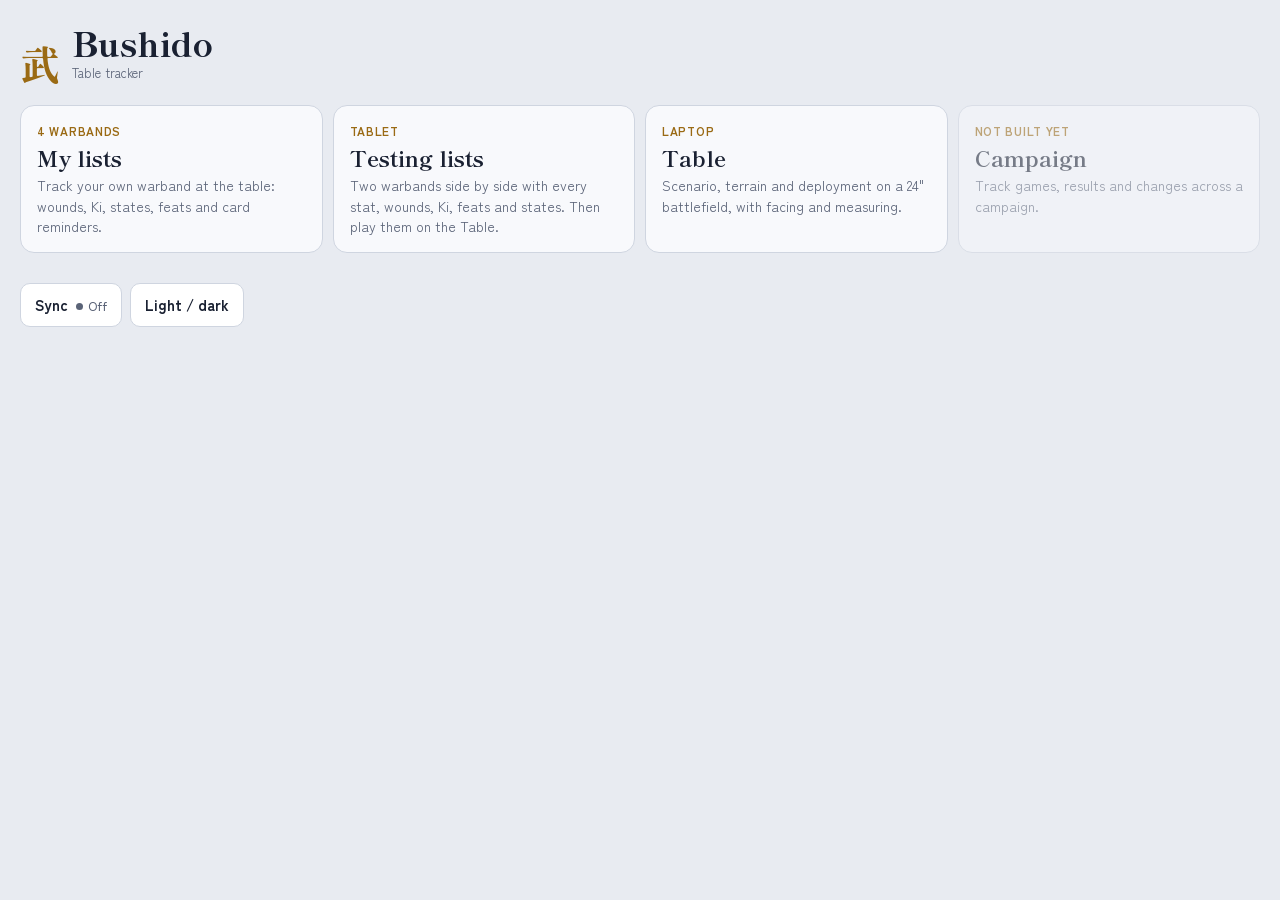
==== index.html @ 24978aeb "Add Campaign 4 (Imperial March zone control, 95 rice) as a ready-made warband Zuo Ci, Finesse, Veter" ====
<!doctype html>
<html lang="en">
<head>
<meta charset="utf-8">
<meta name="viewport" content="width=device-width,initial-scale=1,viewport-fit=cover">
<meta name="theme-color" content="#0e1320">
<link rel="manifest" href="manifest.webmanifest">
<link rel="icon" href="icon-192.png">
<link rel="apple-touch-icon" href="icon-192.png">
<style>
:root{padding-top:env(safe-area-inset-top,0px);padding-bottom:env(safe-area-inset-bottom,0px)}
body{margin:0}img{max-width:100%}[hidden]{display:none!important}
</style>
<title>Bushido Table Tracker</title>
<link rel="preconnect" href="https://fonts.googleapis.com">
<link rel="stylesheet" href="https://fonts.googleapis.com/css2?family=Shippori+Mincho+B1:wght@600;800&family=Zen+Kaku+Gothic+New:wght@400;500;700&display=swap">
<style>
/* Layout: one-column phone-first play surface; sticky turn bar on top, model cards below, cards & setup at the foot */
:root{
  --bg:#e8ebf1; --surface:#f8f9fc; --raised:#ffffff; --ink:#1a2132; --muted:#5a6377; --line:#cfd5e0;
  --accent:#9a6a14; --accent-soft:#f1e3c4; --on-accent:#ffffff;
  --harm:#b3261e; --fire:#c2540c; --poison:#2c7a2f; --ki:#3550a3; --ki-soft:#dfe5f7; --wound:#9b2c2c;
  --display:"Shippori Mincho B1", "Hiragino Mincho ProN", Georgia, serif;
  --body:"Zen Kaku Gothic New", system-ui, -apple-system, "Segoe UI", sans-serif;
}
@media (prefers-color-scheme: dark){:root:not([data-theme="light"]){
  --bg:#0e1320; --surface:#171f30; --raised:#1e283c; --ink:#e8eaf0; --muted:#97a1b7; --line:#2b3550;
  --accent:#dba746; --accent-soft:#3a2f17; --on-accent:#1a1406;
  --harm:#f07164; --fire:#f39048; --poison:#71c374; --ki:#93a9ff; --ki-soft:#232f52; --wound:#f07164; color-scheme:dark}}
:root[data-theme="dark"]{
  --bg:#0e1320; --surface:#171f30; --raised:#1e283c; --ink:#e8eaf0; --muted:#97a1b7; --line:#2b3550;
  --accent:#dba746; --accent-soft:#3a2f17; --on-accent:#1a1406;
  --harm:#f07164; --fire:#f39048; --poison:#71c374; --ki:#93a9ff; --ki-soft:#232f52; --wound:#f07164; color-scheme:dark}
*{box-sizing:border-box}
html,body{background:var(--bg)}
body{color:var(--ink);font-family:var(--body);font-size:15px;line-height:1.45;padding-inline:12px;padding-block:0 96px;max-width:640px;margin:0 auto}
button{font:inherit;color:inherit;cursor:pointer;border:0;background:none}
button:focus-visible,textarea:focus-visible{outline:2px solid var(--accent);outline-offset:2px}
.num{font-variant-numeric:tabular-nums}

/* Turn bar */
.bar{position:sticky;top:env(safe-area-inset-top,0px);z-index:20;background:var(--bg);padding-block:10px 8px;margin-inline:-12px;padding-inline:12px;border-bottom:1px solid var(--line)}
.bar-top{display:flex;align-items:center;gap:10px}
.turn{font-family:var(--display);font-weight:800;font-size:26px;line-height:1;white-space:nowrap}
.turn small{font-family:var(--body);font-weight:500;font-size:12px;letter-spacing:.08em;text-transform:uppercase;color:var(--muted);display:block;margin-bottom:3px}
.phases{display:flex;gap:2px;min-width:0;background:var(--surface);border:1px solid var(--line);border-radius:999px;padding:3px}
.phases span{font-size:12px;padding:4px 9px;border-radius:999px;color:var(--muted);font-weight:500}
.phases span.on{background:var(--ink);color:var(--bg)}
.bar-row{display:flex;align-items:center;gap:8px;margin-top:10px;flex-wrap:wrap}
.score{display:flex;align-items:center;gap:2px;background:var(--surface);border:1px solid var(--line);border-radius:10px;padding:2px}
.score b{font-size:11px;letter-spacing:.08em;color:var(--muted);padding-inline:6px 2px}
.score .v{min-width:22px;text-align:center;font-weight:700;font-size:17px}
.step{width:34px;height:34px;border-radius:8px;font-size:20px;line-height:1;display:grid;place-items:center}
.step:active{background:var(--line)}
.bar-foot{display:flex;align-items:center;gap:8px;margin-top:10px}
.next{margin-left:auto;flex:none;white-space:nowrap;background:var(--accent);color:var(--on-accent);font-weight:700;border-radius:10px;padding:9px 14px;font-size:14px}
.icon-btn{width:38px;height:38px;border-radius:10px;border:1px solid var(--line);background:var(--surface);display:grid;place-items:center}
.icon-btn:disabled{opacity:.35}
.icon-btn.armed{width:auto;padding:0 10px;color:var(--harm);border-color:var(--harm);font-weight:700;font-size:13px}
.icon-btn.undo-btn{width:auto;display:inline-flex;align-items:center;gap:6px;padding:0 12px;font-weight:700;font-size:14px;color:var(--ink)}
.icon-btn svg{width:18px;height:18px;stroke:currentColor;fill:none;stroke-width:2;stroke-linecap:round;stroke-linejoin:round}

/* Reminders */
.reminders{display:grid;gap:6px;margin-top:12px}
.rem{display:flex;gap:10px;align-items:flex-start;background:var(--accent-soft);border-radius:10px;padding:10px 12px;font-size:14px}
.rem p{margin:0;flex:1;min-width:0}
.rem strong{font-weight:700}
.rem .act{font-size:13px;font-weight:700;color:var(--accent);white-space:nowrap;padding:2px 4px}
.ready-line{font-size:13px;color:var(--muted);margin:14px 2px 6px;display:flex;justify-content:space-between}

/* Model cards */
.models{display:grid;gap:10px}
.m{min-width:0;overflow-wrap:anywhere;background:var(--surface);border:1px solid var(--line);border-radius:14px;padding:12px 12px 10px}
.m.dead{opacity:.5}
.m-head{display:flex;align-items:center;gap:8px}
.m-name{font-family:var(--display);font-weight:800;font-size:21px;line-height:1.1;flex:1;min-width:0}
.m-eq{display:flex;flex-wrap:wrap;gap:4px 12px;font-family:var(--body);margin-top:4px}
.eq-tag{font-weight:500;font-size:13px;line-height:1.3;color:var(--accent);padding:3px 0}
.eq-tag.off{color:var(--muted);text-decoration:line-through}
.eq-off{color:var(--muted)}
.m-name small{font-family:var(--body);font-weight:500;font-size:12px;color:var(--muted);margin-left:6px}
.pill{font-size:11px;font-weight:700;letter-spacing:.06em;text-transform:uppercase;border-radius:6px;padding:3px 7px;border:1px solid currentColor;white-space:nowrap}
.pill.slow{color:var(--fire)}
.pill.terr{color:var(--muted)}
.pill.dead{color:var(--harm)}
.pill.ls{color:var(--harm);background:none;font:inherit;font-size:11px;font-weight:700;letter-spacing:.06em;text-transform:uppercase;cursor:pointer}
.m.on-ls{border-color:var(--harm)}

.track{display:grid;grid-template-columns:62px 1fr auto;align-items:center;gap:8px;margin-top:10px}
.track-label{white-space:nowrap;font-size:11px;font-weight:700;letter-spacing:.06em;text-transform:uppercase;color:var(--muted)}
.pips{display:flex;flex-wrap:wrap;gap:5px}
.pips.rows{flex-direction:column;flex-wrap:nowrap}
.pip-row{display:flex;gap:5px}
.pip{width:24px;height:24px;border-radius:5px;border:1.5px solid var(--line);background:var(--raised);padding:0;position:relative}
.pip::after{content:"";position:absolute;inset:-5px -2px}
.w .pip.on{background:var(--wound);border-color:var(--wound)}
.k .pip{border-radius:50%}
.k .pip.on{background:var(--ki);border-color:var(--ki)}
.track-val{font-size:13px;color:var(--muted);text-align:right;min-width:48px}
.track-val b{color:var(--ink);font-size:15px}

.states{display:flex;flex-wrap:wrap;gap:6px;margin-top:10px;align-items:center}
.chip{display:inline-flex;align-items:center;gap:6px;border-radius:999px;padding:5px 10px 5px 8px;font-size:13px;font-weight:500;background:var(--raised);border:1px solid var(--line)}
.chip i{width:8px;height:8px;border-radius:50%;background:var(--muted)}
.chip .c{font-weight:700;font-size:12px;background:var(--ink);color:var(--bg);border-radius:999px;min-width:18px;height:18px;display:inline-grid;place-items:center;padding-inline:4px}
.chip.open{padding:2px 4px 2px 8px;gap:2px}
.chip.open .step{width:30px;height:30px}
.add-state{font-size:13px;font-weight:700;color:var(--accent);padding:6px 8px}
.cat-harm i{background:var(--harm)} .cat-fire i{background:var(--fire)} .cat-poison i{background:var(--poison)} .cat-good i{background:var(--ki)}

.feats{display:flex;flex-wrap:wrap;gap:6px;margin-top:10px}
.feat{display:inline-flex;align-items:center;gap:6px;border:1px solid var(--ki);color:var(--ki);border-radius:8px;padding:6px 9px;font-size:13px;font-weight:500;background:var(--ki-soft)}
.feat .cost{font-weight:700}
.feat:disabled{opacity:.4;cursor:default}
.feat.used{text-decoration:line-through}
.more{font-size:12px;color:var(--muted);margin-top:8px;padding:4px 0;font-weight:500}
.detail{min-width:0;overflow-wrap:anywhere;margin-top:6px;border-top:1px solid var(--line);padding-top:10px;font-size:13.5px;display:grid;gap:10px}
.statline{display:grid;grid-template-columns:repeat(5,1fr);gap:4px;text-align:center}
.statline div{background:var(--raised);border:1px solid var(--line);border-radius:8px;padding:5px 2px}
.statline small{display:block;font-size:10px;letter-spacing:.08em;text-transform:uppercase;color:var(--muted)}
.statline b{font-size:15px}
.detail h4{margin:0 0 3px;font-size:11px;letter-spacing:.08em;text-transform:uppercase;color:var(--muted)}
.detail p{margin:0}
.tgroups{display:grid;gap:4px}.tgroups p{margin:0}.tg-label{display:block;font-size:10.5px;font-weight:700;letter-spacing:.07em;text-transform:uppercase;color:var(--muted);margin-bottom:1px}.tg-melee{padding:5px 8px;border-left:3px solid var(--accent);background:color-mix(in srgb,var(--accent) 8%,transparent);border-radius:4px;color:var(--ink)}
.wpn{display:flex;flex-wrap:wrap;gap:2px 8px;align-items:baseline}
.wpn b{white-space:normal}
.wpn em{min-width:0}
.wpn em{font-style:normal;color:var(--muted)}
.eq{font-size:10px;font-weight:700;letter-spacing:.06em;text-transform:uppercase;color:var(--accent);border:1px solid var(--accent);border-radius:4px;padding:0 4px;margin-left:4px}

/* Opponent strip */
.opp{margin-top:12px;background:var(--surface);border:1px solid var(--line);border-radius:12px}
.opp-head{display:flex;align-items:center;gap:8px;width:100%;padding:9px 12px;text-align:left}
.opp-head b{font-size:11px;letter-spacing:.08em;text-transform:uppercase;color:var(--muted);flex:none}
.opp-sum{flex:1;min-width:0;font-size:13.5px;white-space:nowrap;overflow:hidden;text-overflow:ellipsis}
.opp-sum em{font-style:normal;color:var(--muted)}
.opp-vp{font-weight:700;font-size:13px;flex:none}
.opp-body{border-top:1px solid var(--line);padding:8px 12px 10px;display:grid;gap:8px}
.opp-row{display:flex;flex-wrap:wrap;align-items:center;gap:6px}
.opp-row .nm{font-weight:700;font-size:14px;margin-right:2px}
.opp-row .x{margin-left:auto;font-size:12px;color:var(--muted);padding:4px 6px}
.opp-row .x.confirm{color:var(--harm);font-weight:700}
.opp-add{display:flex;gap:6px}
.opp-add input{flex:1;min-width:0;font:inherit;font-size:14px;background:var(--raised);color:var(--ink);border:1px solid var(--line);border-radius:8px;padding:7px 10px}
.opp-add button{font-weight:700;color:var(--accent);padding:0 8px}
.opp-tools{display:flex;align-items:center;gap:8px;flex-wrap:wrap}
.pick-list{display:grid;gap:6px}
.pick-list button{text-align:left;padding:12px;border-radius:10px;background:var(--raised);border:1px solid var(--line);font-weight:500}

.rem-acts{display:flex;gap:2px;flex:none}
.act.quiet{color:var(--muted);font-weight:500}
.rule{font:inherit;color:inherit;text-decoration:underline;text-decoration-color:var(--accent);text-decoration-thickness:1.5px;text-underline-offset:3px;padding:0}
.tap-hint{font-size:12px;color:var(--muted)}
.file-btn{display:inline-block;cursor:pointer}
.paste{margin-top:14px;border-top:1px solid var(--line);padding-top:10px}
.paste summary{cursor:pointer;font-weight:700;font-size:14px}
.gloss{white-space:pre-line;margin:0;font-size:14.5px;line-height:1.55}
/* Games & warbands sheet */
.list-btn{display:block;padding:0;text-align:left;cursor:pointer}
.sheet-h{margin:16px 0 6px;font-size:11px;letter-spacing:.08em;text-transform:uppercase;color:var(--muted)}
.slots{display:grid;gap:6px}
.slot{display:flex;align-items:center;gap:8px;padding:9px 10px;border:1px solid var(--line);border-radius:10px;background:var(--raised)}
.slot.cur{border-color:var(--accent)}
.slot-main{flex:1;min-width:0}
.slot-main b{display:block;font-size:15px}
.slot-main span{display:block;font-size:12.5px;color:var(--muted)}
.slot-tag{font-size:11px;font-weight:700;letter-spacing:.06em;text-transform:uppercase;color:var(--accent)}
.btn.small{padding:7px 10px;font-size:13px;white-space:nowrap}
.btn.quiet{background:none;border-color:transparent;color:var(--muted)}
.opp-add select{flex:1;min-width:0;font:inherit;font-size:14px;background:var(--raised);color:var(--ink);border:1px solid var(--line);border-radius:8px;padding:7px 8px}

.sync-status{font-size:12px;font-weight:500;color:var(--muted);margin-left:4px}
.sync-status::before{content:"";display:inline-block;width:7px;height:7px;border-radius:50%;background:var(--muted);margin-right:5px;vertical-align:1px}
.sync-status[data-kind="ok"]::before{background:var(--poison)}
.sync-status[data-kind="wait"]::before{background:var(--fire)}
.code-box{font:600 18px/1.4 ui-monospace,Menlo,Consolas,monospace;letter-spacing:.04em;background:var(--raised);border:1px solid var(--line);border-radius:10px;padding:12px;user-select:all;overflow-wrap:anywhere}
.foot{flex-wrap:wrap}

/* Card section */
h2{font-family:var(--display);font-size:18px;margin:26px 2px 8px}
.cards{display:grid;gap:8px}
.card{display:flex;gap:10px;align-items:flex-start;background:var(--surface);border:1px solid var(--line);border-radius:12px;padding:10px 12px}
.card-type{font-size:10px;font-weight:700;letter-spacing:.08em;text-transform:uppercase;color:var(--muted)}
.card b{display:block;font-size:15px}
.card p{margin:2px 0 0;font-size:13.5px;color:var(--muted)}
.card > div{flex:1;min-width:0}
.check{width:28px;height:28px;border-radius:8px;border:1.5px solid var(--line);flex:none;display:grid;place-items:center;font-weight:700}
.check.on{background:var(--accent);border-color:var(--accent);color:var(--on-accent)}
.card.done b{text-decoration:line-through;color:var(--muted)}

/* Sheet */
.scrim{position:fixed;inset:0;background:rgba(5,8,15,.45);z-index:40;display:flex;align-items:flex-end;justify-content:center}
.sheet{background:var(--surface);width:100%;max-width:640px;border-radius:18px 18px 0 0;padding:16px 16px calc(20px + env(safe-area-inset-bottom,0px));max-height:85%;overflow:auto}
.sheet h3{font-family:var(--display);font-size:20px;margin:0 0 4px}
.sheet .sub{color:var(--muted);font-size:13px;margin:0 0 12px}
.grid-states{display:grid;grid-template-columns:repeat(auto-fill,minmax(130px,1fr));gap:6px}
.grid-states button{display:flex;align-items:center;gap:8px;text-align:left;padding:10px;border-radius:10px;background:var(--raised);border:1px solid var(--line);font-size:14px}
.grid-states button i{width:9px;height:9px;border-radius:50%;background:var(--muted);flex:none}
.grid-states button:disabled{opacity:.4}
.grid-states button small{margin-left:auto;font-size:10px;font-weight:700;letter-spacing:.06em;text-transform:uppercase;color:var(--muted)}
textarea{width:100%;min-height:220px;font:13px/1.4 ui-monospace,Menlo,Consolas,monospace;background:var(--raised);color:var(--ink);border:1px solid var(--line);border-radius:10px;padding:10px}
.row{display:flex;gap:8px;flex-wrap:wrap;margin-top:12px}
.btn{border-radius:10px;padding:10px 14px;font-weight:700;border:1px solid var(--line);background:var(--raised)}
.btn.primary{background:var(--accent);color:var(--on-accent);border-color:var(--accent)}
.btn.danger{color:var(--harm);border-color:var(--harm)}
.note{font-size:13px;color:var(--muted);margin-top:10px}
.foot{display:flex;gap:8px;margin-top:22px}

.toast{position:fixed;left:50%;transform:translateX(-50%);bottom:calc(16px + env(safe-area-inset-bottom,0px));background:var(--ink);color:var(--bg);border-radius:12px;padding:10px 12px 10px 14px;display:flex;gap:12px;align-items:center;font-size:14px;z-index:50;width:max-content;max-width:calc(100% - 32px)}
.toast button{color:var(--accent);font-weight:700}
@media (prefers-reduced-motion:no-preference){.m,.chip,.pip{transition:background-color .15s,border-color .15s}}
@media (max-width:400px){.phases span{padding:4px 6px;font-size:11.5px}.pip{width:22px;height:22px}}

/* Tablet landscape and wider: wider page, profiles in two columns, turn bar on one line */
@media (min-width:860px){
  body{max-width:1280px;padding-inline:20px}
  .bar{margin-inline:-20px;padding-inline:20px;display:flex;align-items:center;gap:12px 20px;flex-wrap:wrap}
  .bar-row,.bar-foot{margin-top:0}
  .bar-foot{margin-left:auto}
  .reminders{grid-template-columns:repeat(auto-fit,minmax(380px,1fr))}
  .models{grid-template-columns:1fr 1fr;align-items:start}
  .cards{grid-template-columns:1fr 1fr;align-items:start}
}

/* ---------- Home and end-of-game screens ---------- */
.screen{padding-block:18px 8px}
.home-head{display:flex;align-items:flex-end;gap:12px;padding-block:8px 4px}
.home-head h1{font-family:var(--display);font-weight:800;font-size:34px;line-height:1;margin:0}
.home-head .mark{font-family:var(--display);font-weight:800;font-size:40px;line-height:1;color:var(--accent)}
.home-head p{margin:4px 0 0;color:var(--muted);font-size:13px}
.sec-h{display:flex;align-items:baseline;justify-content:space-between;gap:8px;margin:26px 2px 8px}
.sec-h h2{margin:0}
.sec-h span{font-size:12.5px;color:var(--muted)}
.slot .btn.small{min-height:36px}
.slot.res-win{border-left:3px solid var(--poison)}
.slot.res-loss{border-left:3px solid var(--harm)}
.slot.res-draw{border-left:3px solid var(--muted)}
.slot.fresh{border-color:var(--accent);box-shadow:0 0 0 1px var(--accent)}
.import{display:grid;gap:8px;margin-top:10px}
.import .row{margin-top:0}
.empty{border:1px dashed var(--line);border-radius:12px;padding:14px;color:var(--muted);font-size:14px}
.play-actions{display:flex;flex-wrap:wrap;gap:8px;margin-top:26px;padding-top:14px;border-top:1px solid var(--line)}
.play-actions .spacer{flex:1}
.btn.armed{border-color:var(--harm);color:var(--harm)}
/* Play screen title: home + warband name on one line, turn status on its own line below */
.turn{display:flex;flex-direction:column;align-items:flex-start;gap:6px;white-space:normal;min-width:0}
.list-btn.home-btn{display:flex;align-items:center;min-height:40px;padding:2px 10px 2px 0;border-radius:10px;max-width:100%}
.home-btn small#listName{display:flex;align-items:center;gap:10px;margin:0;font-size:17px;font-weight:700;letter-spacing:.06em;color:var(--ink);min-width:0}
.home-btn svg{width:24px;height:24px;flex:none;stroke:var(--accent);fill:none;stroke-width:2;stroke-linecap:round;stroke-linejoin:round}
#turnLabel{display:block}
.end-hero{padding-block:10px 4px}
.end-hero small{font-size:12px;letter-spacing:.08em;text-transform:uppercase;color:var(--muted)}
.end-hero h1{font-family:var(--display);font-weight:800;font-size:40px;line-height:1.05;margin:4px 0 2px}
.end-hero h1.win{color:var(--poison)}
.end-hero h1.loss{color:var(--harm)}
.end-hero p{margin:0;color:var(--muted)}
.score-line{display:flex;align-items:baseline;gap:12px;margin-top:12px;font-variant-numeric:tabular-nums}
.score-line b{font-family:var(--display);font-size:44px;line-height:1}
.score-line span{color:var(--muted);font-size:13px;display:block}
.score-line i{font-style:normal;color:var(--muted);font-size:28px}
.tiles{display:grid;grid-template-columns:repeat(4,1fr);gap:6px;margin-top:16px}
.tiles div{background:var(--surface);border:1px solid var(--line);border-radius:10px;padding:8px;text-align:center}
.tiles small{display:block;font-size:10px;letter-spacing:.08em;text-transform:uppercase;color:var(--muted)}
.tiles b{font-size:20px;font-variant-numeric:tabular-nums}
.roster{display:grid;gap:6px}
.roster-row{display:grid;grid-template-columns:1fr auto;gap:2px 10px;background:var(--surface);border:1px solid var(--line);border-radius:10px;padding:9px 12px}
.roster-row b{font-size:15px}
.roster-row .st{font-size:11px;font-weight:700;letter-spacing:.06em;text-transform:uppercase;align-self:center}
.roster-row .st.dead{color:var(--harm)}
.roster-row .st.up{color:var(--poison)}
.roster-row .meta{grid-column:1 / -1;font-size:13px;color:var(--muted)}
.roster-row.is-dead b{color:var(--muted);text-decoration:line-through}
.end-actions{display:flex;flex-wrap:wrap;gap:8px;margin-top:22px}
@media (max-width:400px){.tiles{grid-template-columns:repeat(2,1fr)}}
/* ---------- Hub ---------- */
.hub{display:grid;grid-template-columns:repeat(auto-fit,minmax(260px,1fr));gap:10px;margin-top:18px}
.hub-tile{display:grid;gap:6px;text-align:left;background:var(--surface);border:1px solid var(--line);border-radius:14px;padding:16px;min-height:120px;align-content:start}
.hub-tile b{font-family:var(--display);font-size:22px;line-height:1.1}
.hub-tile p{margin:0;color:var(--muted);font-size:14px}
.hub-tile .hub-meta{font-size:12px;font-weight:700;letter-spacing:.06em;text-transform:uppercase;color:var(--accent)}
.hub-tile:not([disabled]):hover{border-color:var(--accent)}
.hub-tile[disabled]{opacity:.55;cursor:default}

/* ---------- Table screen (laptop-first, full width) ---------- */
/* Sumi-e palette: ink on rice paper, indigo (ai) for you, vermilion (shu) for the opponent, ochre for neutral */
:root{
  --side-f:#2f4f86; --side-e:#b8392a; --side-n:#b5862a; --shu:#b8392a;
  --paper:#efe6d1; --paper-hi:#f8f2e4; --sumi:#1f1b17; --mount:#2b2621; --mount-line:#b5862a; --petal:#e2a3a8;
  --felt:transparent; --g1:rgba(31,27,23,.07); --g6:rgba(31,27,23,.2);
  --t-stone:#5d554d; --t-low:#8a8177; --t-wood:#5f6d3a; --t-water:#557d97; --t-road:#c39c5a; --t-hill:#9a7a4a;
  --paper-grain:url("data:image/svg+xml;utf8,<svg xmlns='http://www.w3.org/2000/svg' width='260' height='260'><filter id='n'><feTurbulence type='fractalNoise' baseFrequency='.85' numOctaves='3' stitchTiles='stitch'/><feColorMatrix values='0 0 0 0 .32  0 0 0 0 .25  0 0 0 0 .15  0 0 0 .45 0'/></filter><rect width='100%' height='100%' filter='url(%23n)'/></svg>");
}
@media (prefers-color-scheme: dark){:root:not([data-theme="light"]){
  --side-f:#7f9fd6; --side-e:#e0705c; --side-n:#d6aa52; --shu:#d4604c;
  --paper:#26231e; --paper-hi:#302c26; --sumi:#e8dfcb; --mount:#0f0d0b; --mount-line:#8a6a2a; --petal:#c98a90;
  --g1:rgba(232,223,203,.06); --g6:rgba(232,223,203,.17);
  --t-stone:#a59a8c; --t-low:#7d756b; --t-wood:#7f8f55; --t-water:#5f8aa6; --t-road:#a8854a; --t-hill:#94764a;
  --paper-grain:url("data:image/svg+xml;utf8,<svg xmlns='http://www.w3.org/2000/svg' width='260' height='260'><filter id='n'><feTurbulence type='fractalNoise' baseFrequency='.85' numOctaves='3' stitchTiles='stitch'/><feColorMatrix values='0 0 0 0 .9  0 0 0 0 .85  0 0 0 0 .75  0 0 0 .12 0'/></filter><rect width='100%' height='100%' filter='url(%23n)'/></svg>")}}
:root[data-theme="dark"]{
  --side-f:#7f9fd6; --side-e:#e0705c; --side-n:#d6aa52; --shu:#d4604c;
  --paper:#26231e; --paper-hi:#302c26; --sumi:#e8dfcb; --mount:#0f0d0b; --mount-line:#8a6a2a; --petal:#c98a90;
  --g1:rgba(232,223,203,.06); --g6:rgba(232,223,203,.17);
  --t-stone:#a59a8c; --t-low:#7d756b; --t-wood:#7f8f55; --t-water:#5f8aa6; --t-road:#a8854a; --t-hill:#94764a;
  --paper-grain:url("data:image/svg+xml;utf8,<svg xmlns='http://www.w3.org/2000/svg' width='260' height='260'><filter id='n'><feTurbulence type='fractalNoise' baseFrequency='.85' numOctaves='3' stitchTiles='stitch'/><feColorMatrix values='0 0 0 0 .9  0 0 0 0 .85  0 0 0 0 .75  0 0 0 .12 0'/></filter><rect width='100%' height='100%' filter='url(%23n)'/></svg>")}
body.table-mode{max-width:none}
#tableView{padding-block:10px 0}
.thead{display:flex;align-items:center;flex-wrap:wrap;gap:8px 12px;padding-block:4px 10px}
.thead h1{font-family:var(--display);font-weight:800;font-size:26px;margin:0;line-height:1}
.thead .spacer{flex:1}
.tgrid{display:grid;grid-template-columns:minmax(230px,280px) minmax(0,1fr) minmax(280px,340px);gap:14px;align-items:start}
.tboard{position:sticky;top:8px;min-width:0}
#tSvg{display:block;width:100%;max-height:calc(100vh - 110px);aspect-ratio:1/1;margin:0 auto;touch-action:none;user-select:none;background:var(--paper-grain),var(--paper);border-radius:4px;box-shadow:0 6px 24px rgba(0,0,0,.25)}
#tSvg.crosshair{cursor:crosshair}
.thint{font-size:12.5px;color:var(--muted);text-align:center;margin:6px 0 0}
.tside{display:grid;grid-template-columns:minmax(0,1fr);gap:10px;min-width:0}
.tside>*{min-width:0;overflow-wrap:anywhere}
.tmcard .statline{grid-template-columns:repeat(5,minmax(0,1fr))}
.tside.right{max-height:calc(100vh - 80px);overflow:auto;padding-right:2px}
.tcard{background:var(--surface);border:1px solid var(--line);border-radius:12px;padding:12px;font-size:14px}
.tcard h4{margin:0 0 6px;font-size:11px;letter-spacing:.08em;text-transform:uppercase;color:var(--muted)}
.tcard-h{display:grid;gap:2px;margin-bottom:8px}
.tcard-h b{font-family:var(--display);font-size:22px}
.tcard-h span{color:var(--muted);font-size:13px}
.tfacts{display:grid;grid-template-columns:auto 1fr;gap:3px 10px;margin:0 0 8px}
.tfacts dt{color:var(--muted);font-size:12.5px}
.tfacts dd{margin:0}
.tvp{margin:0;padding-left:18px;display:grid;gap:3px}
.trules{margin:8px 0 0;font-size:13px}
.tsrc{margin:8px 0 0;font-size:11.5px;color:var(--muted)}
.tsteps{margin:0;padding-left:0;list-style:none;display:grid;gap:5px;font-size:13px}
.tsteps label{display:flex;gap:6px;align-items:flex-start}
.tsteps input{margin-top:3px}
.tray{background:var(--surface);border:1px solid var(--line);border-radius:12px;padding:10px 12px;border-top:3px solid var(--side-f)}
.tray.E{border-top-color:var(--side-e)}
.tray-h{display:flex;justify-content:space-between;gap:8px;align-items:baseline;margin-bottom:6px}
.tray-h span{color:var(--muted);font-size:13px;text-align:right}
.trow{display:grid;grid-template-columns:minmax(0,1fr) auto;gap:2px 8px;align-items:center;padding:6px 0;border-top:1px solid var(--line);font-size:13.5px}
.trow.sel .tname{color:var(--accent)}
.trow.armed{background:var(--accent-soft);margin-inline:-6px;padding-inline:6px;border-radius:8px}
.tname{text-align:left;font-weight:700;padding:0}
.tname small{display:block;font-weight:500;color:var(--muted);font-size:12px}
.tacts{grid-column:1 / -1;display:flex;flex-wrap:wrap;gap:4px}
.tbtn{font-size:12.5px;padding:4px 8px;border:1px solid var(--line);border-radius:7px;background:var(--raised)}
.tbtn.on{background:var(--accent);color:var(--on-accent);border-color:var(--accent)}
.tflank{grid-column:1 / -1;font-size:12.5px;display:flex;flex-wrap:wrap;gap:6px;align-items:center}
.tflank select,.tcard select,.tform select{font:inherit;font-size:13px;background:var(--raised);color:var(--ink);border:1px solid var(--line);border-radius:7px;padding:4px 6px;max-width:100%}
.warn{color:var(--fire);font-weight:700;font-size:12px}
.okk{color:var(--poison);font-weight:700;font-size:12px}
.els{color:var(--ki);font-weight:700;font-size:12px}
.muted{color:var(--muted)}
.tsmall{font-size:12.5px}
.tinfo p{margin:4px 0}
.tfold summary{cursor:pointer;font-size:11px;font-weight:700;letter-spacing:.08em;text-transform:uppercase;color:var(--muted);margin:10px 0 4px}
.tcard.tfold summary{margin:0}
.tcard.tfold[open] summary{margin-bottom:6px}
.tmcard{display:grid;gap:8px;font-size:13.5px}
.tmcard h4{margin:0 0 3px}
.tmcard p{margin:2px 0}
.tact{display:flex;flex-wrap:wrap;align-items:center;gap:6px 10px;margin:8px 0;padding:8px;border:1px solid var(--line);border-radius:10px;background:var(--raised)}
.tact .tacts{margin:0;flex:1 1 100%}
.tact-dots{display:inline-flex;gap:4px}
.tact-dots i{width:11px;height:11px;border-radius:50%;border:1.5px solid var(--ink);opacity:.5}
.tact-dots i.on{background:var(--ink);opacity:.9}
.tgame{display:grid;gap:8px}
.twk{display:grid;gap:6px;margin:8px 0;padding:8px;border:1px solid var(--line);border-radius:10px;background:var(--raised)}
.twk-row{display:grid;grid-template-columns:52px minmax(0,1fr) auto auto;align-items:center;gap:4px 6px}
.twk-row small{white-space:nowrap;font-size:10.5px;font-weight:700;letter-spacing:.08em;text-transform:uppercase;color:var(--muted)}
.twk-row .tacts{grid-column:auto;margin:0;flex-wrap:nowrap}
.twk-row .kgen{grid-column:2 / -1;margin-top:-2px}
.twk-pips{display:inline-flex;flex-wrap:wrap;gap:3px;max-width:150px}
.twp,.tkp{width:13px;height:13px;padding:0;border-radius:3px;border:1.5px solid var(--side-e);background:transparent}
.twp.on{background:var(--side-e)}
.tkp{border-radius:50%;border-color:var(--ki)}
.tkp.on{background:var(--ki)}
.tfeats{display:flex;flex-wrap:wrap;gap:4px}
.tfeat{font-size:12.5px;padding:3px 8px 3px 4px;border:1px solid var(--line);border-radius:999px;background:var(--surface);display:inline-flex;gap:5px;align-items:center}
.tfeat span{min-width:18px;height:18px;border-radius:50%;background:var(--ki);color:#fff;font-weight:700;font-size:11px;display:inline-grid;place-items:center}
.tfeat[disabled]{opacity:.45}
.tfeat.used{text-decoration:line-through}
.tturn{display:flex;align-items:center;flex-wrap:wrap;gap:6px 8px}
.tturn .tend{flex-basis:100%;margin:0}
.tturn div{flex:1;display:grid}
.tturn small{color:var(--muted);font-size:11.5px}
.tturn b{font-family:var(--display);font-size:24px;line-height:1.1}
.tstep{min-width:24px;height:26px;padding:0 4px;border:1px solid var(--line);border-radius:8px;background:var(--raised);font-weight:700;line-height:1}
.tstep[disabled]{opacity:.4}
.tscore{display:grid;grid-template-columns:1fr auto auto;gap:4px 8px;align-items:center}
.tscore>small{text-align:center;font-size:11px;font-weight:700;letter-spacing:.08em;color:var(--muted)}
.tscore-n{font-weight:700;font-size:13px;min-width:0;overflow:hidden;text-overflow:ellipsis;white-space:nowrap;border-left:3px solid var(--side-f);padding-left:6px}
.tscore-n.E{border-left-color:var(--side-e)}
.tscore-v{display:flex;align-items:center;gap:2px}
.tscore-v b{min-width:22px;text-align:center;font-size:18px;font-family:var(--display)}
.tlast{font:700 11px var(--body);letter-spacing:.06em;text-transform:uppercase;color:var(--shu);vertical-align:middle}
.troll{border:1px dashed var(--line);border-radius:8px;padding:6px 8px}
.troll p{margin:0 0 4px}
.tgame .tvp li.now{font-weight:700;color:var(--accent)}
.tgame .tvp li.past{color:var(--muted);text-decoration:line-through}
.tlos h5{margin:8px 0 2px;font-size:11px;letter-spacing:.08em;text-transform:uppercase;color:var(--muted)}
.tlos ul{margin:0;padding-left:16px;display:grid;gap:2px}
.tinfo .tacts{margin:6px 0}
.tthemes{display:grid;gap:4px;font-size:13px;margin-bottom:6px}
label.inline{display:inline-flex;gap:6px;align-items:center;font-size:13px}
.tlegend{list-style:none;padding:0;margin:8px 0 0;display:flex;flex-wrap:wrap;gap:4px 12px;font-size:12px;color:var(--muted)}
.tlegend i{display:inline-block;width:10px;height:10px;border-radius:2px;margin-right:5px;vertical-align:-1px}
.tsetup{max-width:560px}
.tform{display:grid;gap:12px}
.tform label{display:grid;gap:4px;font-size:13px;font-weight:700;color:var(--muted)}
.tform select{font-size:15px;padding:8px 10px;color:var(--ink)}
.tform .fixed{font-weight:500;color:var(--ink);font-size:15px}
.tdice{align-items:center}

/* SVG board: sumi-e on rice paper */
#tSvg .felt{fill:none}
#tSvg .g1{stroke:var(--g1);stroke-width:.025}
#tSvg .g6{stroke:var(--g6);stroke-width:.04;stroke-dasharray:.3 .18}
#tSvg .dz{opacity:.2}
#tSvg .dedge{opacity:.85}
#tSvg .nedge{opacity:.75}
#tSvg .mount{fill:var(--mount)}
#tSvg .mount-line{fill:none;stroke:var(--mount-line);stroke-width:.035;opacity:.8}
#tSvg .seal rect{fill:var(--shu)}
#tSvg .seal text{font:800 .36px var(--display);fill:#f6efe2;text-anchor:middle;dominant-baseline:middle}
#tSvg .zone{cursor:pointer}
#tSvg .zwash{opacity:.2}
#tSvg .zrim{fill:none;stroke:var(--sumi);stroke-width:.06;stroke-dasharray:.45 .2;opacity:.55}
#tSvg .zone.sel .zrim{stroke:var(--accent);stroke-width:.12;opacity:1}
#tSvg .terr{cursor:move}
#tSvg .ink-solid{fill:var(--sumi);opacity:.82}
#tSvg .ink-fine{fill:none;stroke:var(--sumi);stroke-width:.035;stroke-linecap:round;opacity:.6}
#tSvg .ink-dot{fill:var(--sumi);opacity:.55}
#tSvg .ink-deep{fill:var(--sumi);opacity:.7}
#tSvg .moss{fill:var(--t-wood);opacity:.8}
#tSvg .petal{fill:var(--petal);opacity:.85}
#tSvg .koi{fill:#d4683a;opacity:.85}
#tSvg .koi.w{fill:var(--paper-hi)}
#tSvg .shu-dot{fill:var(--shu)}
#tSvg .rope{fill:none;stroke:var(--sumi);stroke-width:.03;opacity:.6}
#tSvg .rim{fill:none;stroke:var(--sumi);stroke-width:.07;opacity:.75}
#tSvg .rim.soft{stroke-width:.045;stroke-dasharray:.35 .15;opacity:.5}
#tSvg .terr .edge{fill:none;stroke:none;pointer-events:none}
#tSvg .terr.sel .edge{stroke:var(--accent);stroke-width:.12}
#tSvg .terr.bad .edge{stroke:var(--fire);stroke-width:.12;stroke-dasharray:.3 .2}
#tSvg .tlabel{font:700 .4px var(--display);fill:var(--sumi);text-anchor:middle;dominant-baseline:middle;pointer-events:none;paint-order:stroke;stroke:var(--paper);stroke-width:.12;stroke-linejoin:round}
#tSvg .obj{cursor:pointer}
#tSvg .obj-wash{opacity:.55}
#tSvg .obj.sel .ink-solid{fill:var(--accent);opacity:1}
#tSvg .tok{cursor:grab}
#tSvg .tok .base{fill:var(--paper-hi);stroke:none}
#tSvg .tok .arc{opacity:.32}
#tSvg .tok.F .arc,#tSvg .tok.F .ring{fill:var(--side-f)}
#tSvg .tok.E .arc,#tSvg .tok.E .ring{fill:var(--side-e)}
#tSvg .tok .face{stroke:var(--sumi);stroke-width:.07;stroke-linecap:round}
#tSvg .tok .ini{font-family:var(--display);font-weight:800;fill:var(--sumi);text-anchor:middle;pointer-events:none}
#tSvg .tok.sel .ring{fill:var(--accent)}
#tSvg .tok.bad .base{stroke:var(--fire);stroke-width:.08;stroke-dasharray:.18 .12}
#tSvg .btb{fill:var(--sumi);pointer-events:none}
#tSvg .btb.foe rect{fill:var(--shu);stroke:var(--paper);stroke-width:.03}
.btb-foe{color:var(--side-e);font-weight:700}
#tSvg .tstate{font:700 .26px var(--body);fill:var(--shu);text-anchor:middle;pointer-events:none;paint-order:stroke;stroke:var(--paper);stroke-width:.08}
#tSvg .los-face{stroke:var(--sumi);stroke-width:.04;stroke-dasharray:.25 .15;opacity:.45;pointer-events:none}
#tSvg .los-line{stroke:var(--sumi);stroke-width:.025;opacity:.45;pointer-events:none}
#tSvg .los-no{stroke:var(--shu);stroke-width:.06;stroke-dasharray:.2 .15;pointer-events:none}
#tSvg .los-ring{fill:none;stroke:var(--sumi);stroke-width:.07;pointer-events:none}
#tSvg .los-ring.cover{stroke-dasharray:.18 .12}
#tSvg .actdot{fill:none;stroke:var(--sumi);stroke-width:.025;opacity:.55;pointer-events:none}
#tSvg .actdot.on{fill:var(--sumi);opacity:.85}
#tSvg .tok.exh .base{fill:var(--paper);opacity:.55}
#tSvg .tok.exh .ini{opacity:.45}
#tSvg .warc{fill:none;stroke:var(--shu);stroke-width:.07;stroke-linecap:round;pointer-events:none}
#tSvg .vimring{fill:none;stroke:var(--accent);stroke-width:.07;stroke-dasharray:.1 .08}
#tSvg .handle{fill:var(--accent);stroke:var(--paper);stroke-width:.05;cursor:grab}
#tSvg .hline,#tSvg .rel,#tSvg .trail,#tSvg .ruler,#tSvg .dlabel,#tSvg .tstate{font:700 .26px var(--body);fill:var(--shu);text-anchor:middle;pointer-events:none;paint-order:stroke;stroke:var(--paper);stroke-width:.08}
#tSvg .los-face{stroke:var(--sumi);stroke-width:.04;stroke-dasharray:.25 .15;opacity:.45;pointer-events:none}
#tSvg .los-line{stroke:var(--sumi);stroke-width:.025;opacity:.45;pointer-events:none}
#tSvg .los-no{stroke:var(--shu);stroke-width:.06;stroke-dasharray:.2 .15;pointer-events:none}
#tSvg .los-ring{fill:none;stroke:var(--sumi);stroke-width:.07;pointer-events:none}
#tSvg .los-ring.cover{stroke-dasharray:.18 .12}
#tSvg .actdot{fill:none;stroke:var(--sumi);stroke-width:.025;opacity:.55;pointer-events:none}
#tSvg .actdot.on{fill:var(--sumi);opacity:.85}
#tSvg .tok.exh .base{fill:var(--paper);opacity:.55}
#tSvg .tok.exh .ini{opacity:.45}
#tSvg .warc{fill:none;stroke:var(--shu);stroke-width:.07;stroke-linecap:round;pointer-events:none}
#tSvg .vimring{pointer-events:none}
#tSvg .hline{stroke:var(--accent);stroke-width:.05;stroke-dasharray:.12 .1}
#tSvg .rel{stroke:var(--shu);stroke-width:.06;stroke-dasharray:.2 .12}
#tSvg .trail{stroke:var(--sumi);stroke-width:.05;stroke-dasharray:.15 .1;opacity:.6}
#tSvg .ruler{stroke:var(--shu);stroke-width:.08;stroke-linecap:round}
#tSvg .dlabel{font:800 .6px var(--display);fill:var(--sumi);text-anchor:middle;paint-order:stroke;stroke:var(--paper);stroke-width:.14}

@media (max-width:1100px){
  .tgrid{grid-template-columns:minmax(0,1fr)}
  .tboard{position:static;order:-1}
  .tside.right{max-height:none}
  #tSvg{max-height:none}
}

/* ---------- Testing lists ---------- */
#testView{padding-block:10px 0}
.xnew{display:grid;gap:10px;background:var(--surface);border:1px solid var(--line);border-radius:14px;padding:14px}
.xpick{display:flex;flex-wrap:wrap;align-items:end;gap:8px}
.xpick label:first-child{display:grid;gap:4px;font-size:13px;font-weight:700;color:var(--muted);flex:1 1 220px}
.xpick select{font:inherit;font-size:15px;padding:8px 10px;background:var(--raised);color:var(--ink);border:1px solid var(--line);border-radius:8px}
.xgrid{display:grid;grid-template-columns:repeat(2,minmax(0,1fr));gap:14px;align-items:start}
.xside{display:grid;gap:10px;min-width:0}
.xside-h{display:flex;justify-content:space-between;align-items:baseline;gap:8px;flex-wrap:wrap;padding:8px 12px;border-radius:12px;background:var(--surface);border:1px solid var(--line);border-top:3px solid var(--side-f);position:sticky;top:0;z-index:2}
.xside.E .xside-h{border-top-color:var(--side-e)}
.xside-h b{font-family:var(--display);font-size:20px}
.xside-h span{color:var(--muted);font-size:13px}
.xstat{margin:6px 0}
.xstat b{font-size:14px}
.xtraits{margin:6px 0 0;font-size:13px;color:var(--muted)}
/* Two columns: the page fills the screen and each side scrolls on its own */
body.test-mode{padding-bottom:0}
body.test-mode #testView{display:flex;flex-direction:column;height:100vh;height:100dvh;padding-bottom:8px}
body.test-mode #testView>.thead,body.test-mode #testView>.note{flex:none}
body.test-mode .xgrid{flex:1;min-height:0}
body.test-mode .xside{height:100%;overflow-y:auto;overscroll-behavior:contain;align-content:start;padding-bottom:16px;scrollbar-width:thin}
/* Two columns in landscape (phone, tablet) and on any wide screen; one column only on a narrow portrait screen */
@media (max-width:900px) and (orientation:portrait){
  .xgrid{grid-template-columns:minmax(0,1fr)}
  body.test-mode #testView{display:block;height:auto}
  body.test-mode .xside{height:auto;overflow:visible}
}
@media (orientation:landscape) and (max-height:500px){ body.test-mode #testView>.note{display:none} }
/* Landscape phones: tighter cards so two columns fit */
@media (orientation:landscape) and (max-width:950px){
  #testView .xgrid{gap:8px}
  #testView .m{padding:10px}
  #testView .m-name{font-size:17px}
  #testView .xside-h b{font-size:16px}
  #testView .xside-h span{font-size:12px}
  #testView .statline{gap:3px}
  #testView .statline div{padding:3px 1px}
  #testView .statline b{font-size:12.5px}
  #testView .statline small{font-size:9px;letter-spacing:.04em}
  #testView .track{gap:6px}
  #testView .track-label{font-size:10px}
  #testView .pip{width:20px;height:20px}
  #testView .feat{font-size:12px}
  #testView .xtraits{font-size:12px}
}
.pill.xwhere{color:var(--muted);margin-right:6px}
.pill.xwhere.table{color:var(--ok,var(--ink))}
.xstrip{margin:6px 0}
.tfaction{margin-top:8px}
.tfform{display:grid;grid-template-columns:1fr 1fr;gap:6px}
.tfform input,.tfform select{min-width:0;width:100%}
.tfform label{display:flex;flex-direction:column;font-size:11px;gap:2px}
.tfform .btn{grid-column:1/-1}
.tflist{list-style:none;margin:8px 0 0;padding:0;display:grid;gap:4px}
.tflist li{display:flex;gap:6px;align-items:center;justify-content:space-between}
.tflist li>span{min-width:0;font-size:13px}
#tSvg .tname{font:700 .35px var(--body);fill:var(--sumi);text-anchor:middle;pointer-events:none;paint-order:stroke;stroke:var(--paper);stroke-width:.1;stroke-linejoin:round}
#tSvg .tok.E .tname{fill:var(--side-e)}
#tSvg .tok.F .tname{fill:var(--side-f)}
#tSvg .tok.exh .tname{opacity:.6}

/* ---------- Opposed dice tool ---------- */
#diceHost{position:fixed;top:70px;right:16px;z-index:60;width:min(440px,calc(100vw - 16px));max-height:calc(100vh - 90px);display:flex;flex-direction:column;background:var(--surface);color:var(--ink);border:1px solid var(--line);border-radius:12px;box-shadow:0 8px 30px rgba(0,0,0,.35)}
#diceHost[hidden]{display:none}
#diceHost .dhead{display:flex;align-items:center;gap:8px;padding:8px 12px;cursor:grab;border-bottom:1px solid var(--line);touch-action:none;user-select:none}
#diceHost .spacer{flex:1}
#diceHost .dbody{overflow:auto;padding:10px 12px}
#diceHost .dbar{display:flex;flex-wrap:wrap;gap:8px;align-items:center;margin-bottom:10px}
#diceHost .dseg{display:inline-flex;align-items:center;gap:4px}
#diceHost .dseg small{color:var(--muted)}
#diceHost .dseg button{border:1px solid var(--line);background:var(--raised);color:var(--ink);padding:4px 8px;font:inherit;font-size:.8rem;cursor:pointer}
#diceHost .dseg button:first-of-type{border-radius:6px 0 0 6px}
#diceHost .dseg button:last-of-type{border-radius:0 6px 6px 0}
#diceHost .dseg button.on{background:var(--accent);color:var(--on-accent);border-color:var(--accent)}
#diceHost .dcols{display:grid;grid-template-columns:1fr 1fr;gap:10px}
#diceHost .dside{border:1px solid var(--line);border-radius:10px;padding:8px;background:var(--raised)}
#diceHost .dside.F{border-top:3px solid var(--side-f)}
#diceHost .dside.E{border-top:3px solid var(--side-e)}
#diceHost .dside h4{margin:0 0 6px;font-size:.9rem}
#diceHost .dtag{font-size:.65rem;padding:1px 6px}
#diceHost .dpool{margin-bottom:8px}
#diceHost .dpool-h{display:flex;flex-wrap:wrap;align-items:center;gap:4px 6px;font-size:.8rem}
#diceHost .dstep{display:inline-flex;align-items:center;gap:2px}
#diceHost .dstep small{color:var(--muted);margin-right:2px}
#diceHost .dstep button,#diceHost .dsmall{border:1px solid var(--line);background:var(--surface);color:var(--ink);border-radius:6px;min-width:26px;height:26px;font:inherit;font-size:.8rem;cursor:pointer;padding:0 6px}
#diceHost .dstep .num{min-width:1.4em;text-align:center}
#diceHost .dice{display:flex;flex-wrap:wrap;gap:6px;margin:6px 0;min-height:44px;align-items:center}
#diceHost .diewrap{position:relative;display:inline-block}
#diceHost .die{width:42px;height:42px;border-radius:9px;border:2px solid var(--line);background:#f6f1e4;color:#1b1b1b;font:700 1.35rem/1 inherit;cursor:pointer}
#diceHost .die.blank{background:var(--surface);color:var(--muted);border-style:dashed}
#diceHost .die.one{opacity:.4}
#diceHost .die.off{opacity:.3;text-decoration:line-through}
#diceHost .die.hi{border-color:var(--accent);box-shadow:0 0 0 2px var(--accent)}
#diceHost .die.sup{border-color:var(--ki)}
#diceHost .die.again::after{content:"↻";position:absolute;left:3px;bottom:1px;font-size:.6rem;color:#555}
#diceHost .diex{position:absolute;top:-6px;right:-6px;width:18px;height:18px;border-radius:50%;border:1px solid var(--line);background:var(--surface);color:var(--ink);font-size:.7rem;line-height:1;padding:0;cursor:pointer}
#diceHost .diex.on{background:var(--harm);color:#fff}
#diceHost .die.roll{animation:dieroll .35s ease-out}
@keyframes dieroll{0%{transform:rotate(-40deg) scale(.7)}60%{transform:rotate(15deg) scale(1.12)}100%{transform:none}}
#diceHost .dres{font-size:.78rem;color:var(--muted)}
#diceHost .dres.zero{opacity:.7}
#diceHost .dnone{font-size:.8rem}
#diceHost .dresult{margin-top:10px;border-top:1px solid var(--line);padding-top:8px;font-size:.85rem}
#diceHost .dresult h4{margin:0 0 4px}
#diceHost .dresult p{margin:0 0 6px}
#diceHost .dhit{color:var(--harm)}
#diceHost .dheld{color:var(--ki)}
#diceHost .dnote{font-size:.72rem}
@media (max-width:520px){#diceHost .dcols{grid-template-columns:1fr}}
@media (prefers-reduced-motion:reduce){#diceHost .die.roll{animation:none}}

/* Card portraits on tokens and in the lists */
#tSvg .tok .portrait{pointer-events:none}
#tSvg .tok.exh .portrait{opacity:.5;filter:grayscale(.7)}
.tav{width:1.9em;height:1.9em;border-radius:50%;vertical-align:middle;margin-right:.45em;object-fit:cover}
.tinfo .tav.big{width:3.2em;height:3.2em;float:left;margin:0 .7em .2em 0}

/* State markers on tokens */
#tSvg .sbadge{pointer-events:none}
#tSvg .sbadge circle{fill:var(--paper-hi);stroke-width:.1}
#tSvg .sbadge text{font:800 .24px var(--body);fill:var(--sumi);text-anchor:middle}
#tSvg .sbadge .scount circle{fill:var(--sumi);stroke:none}
#tSvg .sbadge .scount text{font-size:.19px;fill:var(--paper-hi)}

/* Scenario: turn by turn and how it scores */
.tturns,.tscoring{margin:0;padding:0;list-style:none;display:grid;gap:6px;font-size:13px}
.tturns li{display:grid;grid-template-columns:4.2em 1fr;gap:1px 8px;padding-bottom:6px;border-bottom:1px solid var(--line)}
.tturns li:last-child{border-bottom:0;padding-bottom:0}
.tturns li b{grid-row:span 2}
.tturns li span{display:block}
.tturns li i{font-style:normal;font-size:10.5px;font-weight:700;letter-spacing:.06em;text-transform:uppercase;color:var(--muted);margin-right:4px}
.tturns li.now{color:var(--accent)}
.tturns li.now b{color:var(--accent)}
.tturns li.past{color:var(--muted)}
.tscoring li{line-height:1.4}
.m-name .tav,.opp-row .nm .tav,.roster-row b .tav{width:2.1em;height:2.1em}

</style>
</head>
<body>


<div id="homeView" class="screen" hidden></div>
<div id="endView" class="screen" hidden></div>
<div id="tableView" hidden></div>
<div id="testView" hidden></div>
<div id="diceHost" hidden></div>

<div id="playView">
<div class="bar">
  <div class="bar-top">
    <div class="turn"><button class="list-btn home-btn" id="listBtn" aria-label="Home"><small id="listName">Risen Sun</small></button><span id="turnLabel">Deployment</span></div>
  </div>
  <div class="bar-row">
    <div class="score"><b>VP</b><button class="step" data-score="vp" data-d="-1" aria-label="Remove VP">−</button><span class="v num" id="vp">0</span><button class="step" data-score="vp" data-d="1" aria-label="Add VP">+</button></div>
    <div class="score"><b>SP</b><button class="step" data-score="sp" data-d="-1" aria-label="Remove SP">−</button><span class="v num" id="sp">0</span><button class="step" data-score="sp" data-d="1" aria-label="Add SP">+</button></div>
    <button class="icon-btn" id="restart" aria-label="Restart at Deployment"><svg viewBox="0 0 24 24"><path d="M3 12a9 9 0 1 0 3-6.7"/><path d="M3 3v6h6"/></svg></button>
    <button class="icon-btn undo-btn" id="undo" aria-label="Undo" title="Undo (Ctrl+Z)"><svg viewBox="0 0 24 24"><path d="M9 14 4 9l5-5"/><path d="M4 9h10.5a5.5 5.5 0 0 1 0 11H11"/></svg><span>Undo</span></button>
  </div>
  <div class="bar-foot">
    <div class="phases" id="phases"></div>
    <button class="next" id="next">Start turn 1</button>
  </div>
</div>

<div class="reminders" id="reminders"></div>
<div id="opp"></div>
<div class="ready-line"><span id="readyCount"></span><span id="woundTotal"></span></div>
<div class="models" id="models"></div>

<h2>Cards in play</h2>
<div class="cards" id="cards"></div>

<div class="play-actions">
  <button class="btn" id="goHome">Home</button>
  <span class="spacer"></span>
  <button class="btn" id="abandonGame">Abandon game</button>
  <button class="btn primary" id="endGame">End game</button>
</div>
</div>

<div class="foot">
  <button class="btn" id="syncBtn" hidden>Sync <span class="sync-status" id="syncStatus" data-kind="off">Off</span></button>
  <button class="btn" id="themeBtn">Light / dark</button>
</div>

<div id="sheetHost"></div>
<div id="toastHost"></div>


<script>window.APP_BUILD = true;</script>
<script>
/* Bushido newrecruit PDF parser. Input: pages = [{items:[{s,x,y,w,h}]}] with y measured from page top. */
const BP = (() => {
  const norm = s => s.normalize("NFD").replace(/[̀-ͯ]/g, "").replace(/[’‘]/g, "'").replace(/\s+/g, " ").trim().toLowerCase();

  // Merge fragments split by ligatures ("Pro"+"fi"+"le") into cells
  function cells(items) {
    const its = items.filter(i => i.s && i.s.trim()).map(i => ({ s: i.s, x0: i.x, x1: i.x + i.w, y: i.y, h: i.h }))
      .sort((a, b) => Math.abs(a.y - b.y) < 0.8 ? a.x0 - b.x0 : a.y - b.y);
    const out = [];
    for (const it of its) {
      const last = out[out.length - 1];
      if (last && Math.abs(last.y - it.y) < 0.8 && it.x0 - last.x1 < 1.5 && it.x0 >= last.x0) { last.s += it.s; last.x1 = it.x1; }
      else out.push({ ...it });
    }
    out.forEach(c => c.s = c.s.replace(/\s+/g, " ").trim());
    return out;
  }

  const HEAD_WORDS = { "character profile": "Melee Pool", "models": "Options", "melee weapon": "Melee Weapon Strength",
    "ranged weapon": "Ranged Weapon Strength", "ki feat": "Cost", "character traits": "Traits", "unique effects": "Description",
    "special card": null };
  function headerKind(c, line) {
    if (c.x0 > 14) return null;
    const n = norm(c.s);
    let kind = Object.keys(HEAD_WORDS).find(k => n === k || (k === "special card" && n.startsWith("special card")));
    if (!kind) return null;
    const others = line.filter(o => o !== c);
    if (!others.length) return null;
    if (kind === "special card") {
      const first = norm(others[0].s);
      if (!["description", "melee weapon strength", "ranged weapon strength", "base"].includes(first)) return null;
      return n === "special card" ? "special" : n.includes("melee") ? "special-melee" : n.includes("ranged") ? "special-ranged" : n.includes("terrain") ? "special-terrain" : "special";
    }
    if (!others.some(o => norm(o.s) === norm(HEAD_WORDS[kind]))) return null;
    return kind;
  }

  // Split a page into blocks: each a header line + the cells beneath it
  function blocks(cs) {
    const byLine = new Map();
    cs.forEach(c => { const k = Math.round(c.y * 2) / 2; (byLine.get(k) || byLine.set(k, []).get(k)).push(c); });
    const heads = [];
    for (const [y, line] of byLine) for (const c of line) { const k = headerKind(c, line); if (k) heads.push({ kind: k, y: c.y, cols: line.slice().sort((a, b) => a.x0 - b.x0) }); }
    heads.sort((a, b) => a.y - b.y);
    // end markers: Rules / Categories footers
    const stops = cs.filter(c => c.x0 > 9 && c.x0 < 14 && /^(Rules|Categories)\b/.test(c.s)).map(c => c.y);
    return heads.map((h, i) => {
      const next = Math.min(heads[i + 1] ? heads[i + 1].y : 1e9, ...stops.filter(y => y > h.y));
      const stopY = stops.filter(y => y > h.y).length ? Math.min(...stops.filter(y => y > h.y)) - 5 : 1e9;
      const body = cs.filter(c => c.y > h.y + 1 && c.y < Math.min(heads[i + 1] ? heads[i + 1].y - 1 : 1e9, stopY) && !h.cols.includes(c));
      return { ...h, rows: rowsOf(h, body) };
    });
  }

  function rowsOf(h, body) {
    const cols = h.cols.map(c => ({ name: c.s, x0: c.x0 }));
    const colOf = c => { let best = 0; cols.forEach((k, i) => { if (k.x0 <= c.x0 + 3) best = i; }); return best; };
    const anchors = body.filter(c => colOf(c) === 0).sort((a, b) => a.y - b.y);
    const groups = [];
    for (const a of anchors) { const g = groups[groups.length - 1]; if (g && a.y - g[g.length - 1].y < 14) g.push(a); else groups.push([a]); }
    let rows = groups.map(g => ({ y: g.reduce((s, c) => s + c.y, 0) / g.length, cells: [] }));
    if (!rows.length) rows = [{ y: 0, cells: [] }];
    body.forEach(c => { let r = rows[0]; rows.forEach(x => { if (Math.abs(x.y - c.y) < Math.abs(r.y - c.y)) r = x; }); r.cells.push(c); });
    return rows.map(r => {
      const o = {};
      cols.forEach((k, i) => { o[k.name] = r.cells.filter(c => colOf(c) === i).sort((a, b) => a.y - b.y || a.x0 - b.x0).map(c => c.s).join(" ").replace(/\s+/g, " ").trim(); });
      o._first = o[cols[0].name];
      return o;
    });
  }

  // Split on commas outside brackets/parentheses
  function splitTop(s) {
    const out = []; let depth = 0, cur = "";
    for (const ch of s || "") { if ("[(".includes(ch)) depth++; if ("])".includes(ch)) depth--; if (ch === "," && depth <= 0) { out.push(cur.trim()); cur = ""; } else cur += ch; }
    if (cur.trim()) out.push(cur.trim());
    return out;
  }

  const IMMUNE_MAP = { fire: "On Fire", "on fire": "On Fire", poison: "Poisoned", poisoned: "Poisoned", bleed: "Bleed", control: "Controlled", controlled: "Controlled" };
  const STATE_NAMES = ["Aggressive", "Bleed", "Blind", "Controlled", "Cowardly", "Death Sentence", "Diseased", "Disguised", "Frightened", "Held", "Immobilised", "Impetuous", "On Fire", "Poisoned", "Prone", "Reloading", "Run", "Spirit Block", "Stunned", "Virtue"];
  function immunities(traits) {
    const set = new Set();
    const m = traits.match(/Immune\s*\[([^\]]+)\]/i);
    if (m) m[1].split(",").forEach(x => { const k = x.trim().toLowerCase(); const st = IMMUNE_MAP[k] || STATE_NAMES.find(s => s.toLowerCase() === k); if (st) set.add(st); });
    if (/\bFearless\b/.test(traits)) set.add("Frightened");
    if (/\bSoulless\b/.test(traits)) ["Bleed", "Frightened", "Poisoned"].forEach(x => set.add(x));
    if (/\bImmovable\b/.test(traits)) set.add("Prone");
    return [...set];
  }
  const num = s => { const m = String(s || "").match(/-?\d+/); return m ? +m[0] : null; };

  function parseCardPage(title, rice, bl, roleHint) {
    const profiles = [], weapons = [], feats = [], notes = [], equip = [], traitsArr = [];
    let cardText = [];
    for (const b of bl) {
      for (const r of b.rows) {
        const g = k => r[k] || "";
        if (b.kind === "character profile" && r._first) {
          profiles.push({ name: r._first, mp: g("Melee Pool"), mb: g("Melee Boost"), rp: g("Ranged Pool"), rb: g("Ranged Boost"), mv: g("Move"), mvb: g("Move Boost"),
            ki: num(g("Ki")) ?? 0, kib: g("Ki Boost"), kic: num(g("Ki Cap")) ?? 0, w: num(g("Wounds")) ?? 1, size: g("Size & Base") });
        } else if (b.kind === "character traits" && g("Traits")) traitsArr.push(g("Traits"));
        else if ((b.kind === "melee weapon" || b.kind === "special-melee") && r._first)
          weapons.push({ n: r._first, s: g("Melee Weapon Strength"), t: [g("Traits"), g("Specials"), g("Unique Effects")].filter(Boolean).join(", "), eq: b.kind === "special-melee" });
        else if ((b.kind === "ranged weapon" || b.kind === "special-ranged") && r._first)
          weapons.push({ n: r._first, s: g("Ranged Weapon Strength"), range: g("Range Bands"), t: [g("Traits"), g("Specials"), g("Unique Effects")].filter(Boolean).join(", "), eq: b.kind === "special-ranged" });
        else if (b.kind === "ki feat" && r._first) {
          const lim = g("Limitation");
          feats.push({ n: r._first, c: num(g("Cost")) ?? 0, tm: g("Timing"), sub: g("Subject"), lim: /\bOpG\b|On(c)?e Per Game/i.test(lim) ? "OpG" : /\bOpT\b|On(c)?e Per Turn/i.test(lim) ? "OpT" : "", limText: lim, d: g("Description") });
        } else if (b.kind === "unique effects" && g("Description")) notes.push({ n: r._first, d: g("Description") });
        else if (b.kind === "special" && g("Description")) { equip.push({ n: r._first, d: g("Description") }); cardText.push(g("Description")); }
        else if (b.kind === "special-terrain") { const { _first, ...rest } = r; cardText.push(Object.entries(rest).filter(([k, v]) => v && k !== Object.keys(rest)[0]).map(([k, v]) => k === "Description" ? v : `${k}: ${v}`).join(". ")); }
      }
    }
    if (profiles.length) {
      const traits = traitsArr.join(", ");
      const allText = notes.map(n => n.d).join(" ");
      const models = profiles.map(p => {
        let name = p.name;
        if (profiles.length === 1 && norm(p.name).startsWith(norm(title))) name = title;
        return { name, card: title, rice, stats: p, w: p.w, kiGen: p.ki, kiCap: Math.max(p.kic, 0), traits, weapons, feats, notes,
          immune: immunities(traits), zeroKiSlow: /zero Ki Tokens?,? it has Slow/i.test(allText), intimidate: /\bIntimidate\b/.test(traits),
          group: /\bGroup\b/.test(traits) };
      });
      return { kind: "profile", title, rice, models, equip };
    }
    return { kind: "card", title, rice, text: cardText.join(" ") };
  }

  function parseGlossary(pages) {
    const g = {};
    for (const cs of pages) {
      let term = null;
      for (const c of cs) {
        if (c.x0 < 7 && /:$/.test(c.s) && c.s.length < 40 && c.h > 10.5) { term = c.s.replace(/\s*:$/, "").trim(); g[term] = ""; }
        else if (term && c.h < 10.5) g[term] = (g[term] + " " + c.s).trim();
      }
    }
    return g;
  }

  function parse(pages) {
    const pc = pages.map(p => cells(p.items));
    // Roster page
    const first = pc[0];
    const titleCell = first.find(c => c.y < 15);
    const listName = titleCell ? titleCell.s.replace(/\[\s*\d+\s*Rice\]/i, "").trim() : "Imported list";
    const sub = first.find(c => c.y > 15 && c.y < 35);
    const hdr = first.find(c => c.s === "NAME");
    const roleX = (first.find(c => c.s === "ROLE") || {}).x0 || 100, optX = (first.find(c => c.s === "OPTIONS") || {}).x0 || 200;
    const roster = [];
    if (hdr) {
      const rows = new Map();
      first.filter(c => c.y > hdr.y + 2).forEach(c => { const k = Math.round(c.y); (rows.get(k) || rows.set(k, []).get(k)).push(c); });
      for (const [, line] of [...rows].sort((a, b) => a[0] - b[0])) {
        let name = "", role = "", opts = "";
        line.forEach(c => { if (c.x0 >= optX - 6) opts += " " + c.s; else if (c.x0 >= roleX - 6) role += " " + c.s; else name += " " + c.s; });
        name = name.trim(); role = role.trim();
        if (!role) { const m = name.match(/^(.*?)\s+((?:Faction|Ronin)\s+\w+\s+Cards)$/); if (m) { name = m[1]; role = m[2]; } }
        if (name) roster.push({ name, role, options: splitTop(opts.trim()) });
      }
    }
    // Card pages
    const cards = []; const glossPages = [];
    let inRules = false;
    pc.slice(1).forEach(cs => {
      if (cs.some(c => c.s === "Rules" && c.y < 20 && c.h > 14)) inRules = true;
      if (inRules) { glossPages.push(cs); return; }
      const banner = cs.filter(c => c.y < 13);
      if (!banner.length) return;
      const riceC = banner.find(c => /^-?\d+\s*RICE$/i.test(c.s));
      const titleC = banner.find(c => c !== riceC);
      if (!titleC) return;
      const rosterEntry = roster.find(r => norm(r.name).toUpperCase() === norm(titleC.s).toUpperCase() || norm(r.name) === norm(titleC.s));
      const title = rosterEntry ? rosterEntry.name : titleC.s;
      cards.push({ ...parseCardPage(title, riceC ? num(riceC.s) : 0, blocks(cs)), role: rosterEntry ? rosterEntry.role : "", options: rosterEntry ? rosterEntry.options : [] });
    });
    return { name: listName, subtitle: sub ? sub.s : "", roster, cards, glossary: parseGlossary(glossPages) };
  }

  const typeOf = role => /event/i.test(role) ? "Event" : /theme/i.test(role) ? "Theme" : /terrain/i.test(role) ? "Terrain" : /enhancement/i.test(role) ? "Enhancement" : /curse/i.test(role) ? "Curse" : "Card";

  return { parse, norm, splitTop, typeOf };
})();


const SEED = {"lib":{"cards":{"meng yi":{"kind":"profile","title":"Meng Yi","rice":26,"models":[{"name":"Meng Yi","card":"Meng Yi","rice":26,"stats":{"name":"Meng Yi","mp":"4","mb":"2","rp":"0","rb":"","mv":"4","mvb":"","ki":2,"kib":"","kic":6,"w":12,"size":"Small 30mm"},"w":12,"kiGen":2,"kiCap":6,"traits":"Armour (3), Construct, Fearless, Immune [Bleed, Blind, Controlled, Death Sentence, Diseased, Impetuous, Fire, Poisoned], Immovable","weapons":[{"n":"Dadao","s":"+2","t":"Combo Attack (1)","eq":false}],"feats":[{"n":"Implacable Service","c":3,"tm":"Instant","sub":"Personal","lim":"","limText":"","d":"This model gains Durable and Endurance until the end of the current activation."},{"n":"Duty in Stone","c":1,"tm":"Instant","sub":"Personal","lim":"OpT","limText":"OpT","d":"This model gains an Activation Counter."}],"notes":[{"n":"Unique Effects","d":"While this model has zero Ki Tokens, it has Slow. Only Vermillion Fangshi models can Channel to this model."},{"n":"Shield","d":"This model has Parry (+1), Ranged Defence (+1), and Armour (+1) unless Surprised."}],"immune":["Bleed","Blind","Controlled","Death Sentence","Diseased","Impetuous","On Fire","Poisoned","Frightened","Prone"],"zeroKiSlow":true,"intimidate":false,"group":false}],"equip":[],"role":"Faction Profile Cards","options":[]},"shibing":{"kind":"profile","title":"Shìbīng","rice":8,"models":[{"name":"Shìbīng","card":"Shìbīng","rice":8,"stats":{"name":"Shìbīng A","mp":"3","mb":"3","rp":"0","rb":"","mv":"4","mvb":"","ki":0,"kib":"","kic":3,"w":8,"size":"Small 30mm"},"w":8,"kiGen":0,"kiCap":3,"traits":"Armour (3), Construct, Group, Soulless","weapons":[{"n":"Stone Yari","s":"+2","t":"Reach, Forceback Attack (0), Push Defence (0)","eq":false}],"feats":[{"n":"Stone Soldier","c":1,"tm":"Active","sub":"Special","lim":"OpG","limText":"OpG","d":"Friendly Shìbīng models gain an Activation Counter. This Ki Feat may be used while this model is represented by a Terrain Card."}],"notes":[{"n":"Bǎi Qiān","d":"While this model has zero Ki Tokens, it has Slow. When this model gains Activation Counters it gains only one rather than two. During the Main Phase, while Exhausted, this model is no longer a model and becomes Inert Warrior Terrain Element. All Wound Boxes, game Effects, Tokens, Counters, State Markers, and Enhancements remain on the Profile Card."}],"immune":["Bleed","Frightened","Poisoned"],"zeroKiSlow":true,"intimidate":false,"group":true}],"equip":[],"role":"Faction Profile Cards","options":[]},"xi":{"kind":"profile","title":"Xi","rice":12,"models":[{"name":"Xi","card":"Xi","rice":12,"stats":{"name":"Xi","mp":"3","mb":"3","rp":"3","rb":"","mv":"4","mvb":"3","ki":2,"kib":"","kic":8,"w":5,"size":"Small 30mm"},"w":5,"kiGen":2,"kiCap":8,"traits":"Bodyguard [Princess]:(3\"), Bravery, Command [Princess]:(2/6\"), Co-ordinated Attack [Princess], Prowess [Melee]:(1), Vengeance [Blood Brother]","weapons":[{"n":"Naginata","s":"+1","t":"Reach, Powerful Attack (1), Push Attack (0), Sweep Defence (1)","eq":false}],"feats":[{"n":"Sworn Sisters","c":3,"tm":"Active","sub":"Target 3\"","lim":"OpT","limText":"OpT","d":"Target other Friendly Princess model gains an Activation Marker."},{"n":"Perfect Defence","c":3,"tm":"Instant","sub":"Personal","lim":"","limText":"","d":"This model gains Impenetrable Defence until the end of the current activation."}],"notes":[{"n":"Sisterhood","d":"The Rice Cost for Yizhi, Xi and Yanjing is 36 for all three models."}],"immune":[],"zeroKiSlow":false,"intimidate":false,"group":false}],"equip":[],"role":"Ronin Profile Cards","options":[]},"yanjing":{"kind":"profile","title":"Yanjing","rice":13,"models":[{"name":"Yanjing","card":"Yanjing","rice":13,"stats":{"name":"Yanjing","mp":"3","mb":"3","rp":"3","rb":"3","mv":"4","mvb":"3","ki":2,"kib":"","kic":8,"w":5,"size":"Small 30mm"},"w":5,"kiGen":2,"kiCap":8,"traits":"Bodyguard [Princess]:(3\"), Bravery, Command [Princess]:(2/6\"), Co-ordinated Attack [Princess], Prowess [Melee]:(1), Vengeance [Blood Brother]","weapons":[{"n":"Tantō","s":"+0","t":"Sidestep Defence (0)","eq":false},{"n":"Dai Kyu","s":"+1","range":"5/10/15","t":"Brutal (1), Reload (1)","eq":false}],"feats":[{"n":"Sworn Sisters","c":3,"tm":"Active","sub":"Target 3\"","lim":"OpT","limText":"OpT","d":"Target other Friendly Princess model gains an Activation Marker."},{"n":"Sisterly Bond","c":2,"tm":"Complex","sub":"Pulse 3\"","lim":"","limText":"","d":"Immediately Heal all Friendly Princesses in the Pulse to have the same number of marked Wound boxes as the least Wounded Friendly Princess model."}],"notes":[{"n":"Yanjing","d":"When making a Ranged Attack, Friendly Princess models are never considered to be in BtB with the Target."},{"n":"Sisterhood","d":"The Rice Cost for Yizhi, Xi and Yanjing is 36 for all three models."}],"immune":[],"zeroKiSlow":false,"intimidate":false,"group":false}],"equip":[{"n":"Hotai's Coin","d":"Attached model can re-roll 1s rolled for a test, once per test. If any of the re-rolled dice is a 1, discard this card."}],"role":"Ronin Profile Cards","options":[]},"yizhi":{"kind":"profile","title":"Yizhi","rice":12,"models":[{"name":"Yizhi","card":"Yizhi","rice":12,"stats":{"name":"Yizhi","mp":"3","mb":"3","rp":"3","rb":"","mv":"4","mvb":"3","ki":2,"kib":"","kic":8,"w":5,"size":"Small 30mm"},"w":5,"kiGen":2,"kiCap":8,"traits":"Bodyguard [Princess]:(3\"), Bravery, Cloudwalk, Command [Princess]:(2/6\"), Co-ordinated Attack [Princess], Indomitable (1), Prowess [Melee]:(1), Vengeance [Blood Brother]","weapons":[{"n":"Paired Swords","s":"+1","t":"Combo Attack (0), Sidestep Defence (0)","eq":false}],"feats":[{"n":"Sworn Sisters","c":3,"tm":"Active","sub":"Target 3\"","lim":"OpT","limText":"OpT","d":"Target other Friendly Princess model gains an Activation Marker."},{"n":"Sister's Succour","c":2,"tm":"Instant","sub":"Pulse 4\"","lim":"","limText":"noBtB","d":"During an Enemy model’s activation, when that model moves into BtB with another Friendly Princess model in the Pulse, move this model into BtB with that Enemy model by the shortest route. If it is not possible to put this model in BtB with the Enemy model this feat cannot be used."}],"notes":[{"n":"Sisterhood","d":"The Rice Cost for Yizhi, Xi and Yanjing is 36 for all three models."}],"immune":[],"zeroKiSlow":false,"intimidate":false,"group":false}],"equip":[],"role":"Ronin Profile Cards","options":[]},"yukan'na":{"kind":"profile","title":"Yūkan'na","rice":16,"models":[{"name":"Yūkan'na","card":"Yūkan'na","rice":16,"stats":{"name":"Yūkan'na","mp":"3","mb":"3","rp":"2","rb":"","mv":"4","mvb":"","ki":2,"kib":"","kic":6,"w":6,"size":"Small 40mm"},"w":6,"kiGen":2,"kiCap":6,"traits":"Armour (1), Fearless, Intimidate, Prowess [Melee](1)","weapons":[{"n":"Katana","s":"+1","t":"Parry (1), Push Defence (0), Counterstrike Defence (1)","eq":false},{"n":"Sword","s":"+1","t":"Feint (1), Powerful Attack (1), Combo Attack (1)","eq":false}],"feats":[{"n":"Imperial Favour","c":3,"tm":"Simple","sub":"Aura 6\"","lim":"","limText":"noBtB","d":"Other Friendly non-Kami, non-Soulless models in the Aura when this Ki Feat is used gain 1 Ki Token. Friendly Imperial models in the Aura gain Bodyguard [Imperial](3\")."}],"notes":[{"n":"Unique Effects","d":"This model wins all tie breaks regardless of the usual rules for Conflict Resolution. If both models have this ability, resolve the tie break normally."}],"immune":["Frightened"],"zeroKiSlow":false,"intimidate":true,"group":false}],"equip":[],"role":"Ronin Profile Cards","options":[]},"year of the risen sun":{"kind":"card","title":"Year of the Risen Sun","rice":1,"text":"Play during the Starting Phase of Turn 1. All models gain a Ki Token.","role":"Ronin Event Cards","options":[]},"rice bale barricades":{"kind":"card","title":"Rice Bale Barricades","rice":1,"text":"Base: 50mm. Passage: Impassable. Visibility: Blocking. Size: Large. Traits: Destructible. This terrain piece may be placed within 2\" of, or in contact with, other terrain elements (including Impassable) or Scenario Objectives. It may be placed in Scenario Zones and within 2\" of the edge of the table.","role":"Ronin Terrain Cards","options":[]},"the imperial march":{"kind":"card","title":"The Imperial March","rice":0,"text":"After Deployment choose 1 Enemy model to gain a Death Sentence Marker Enemy models cannot spend Ki Tokens to remove Death Sentence Markers Permitted [Imperial Models]","role":"Ronin Theme Cards","options":[]},"the unfurled wing":{"kind":"card","title":"The Unfurled Wing","rice":1,"text":"Play during Deployment. For the rest of the game, in the Starting Phase before the Tactical Test, if a Friendly model will Deploy using the Flank Trait that turn choose a Friendly model to gain Tactician (1).","role":"Faction Event Cards","options":[]},"eagles of jwar":{"kind":"profile","title":"Eagles of Jwar","rice":2,"models":[{"name":"Fuwa Eagle","card":"Eagles of Jwar","rice":2,"stats":{"name":"Fuwa Eagle","mp":"1","mb":"","rp":"0","rb":"","mv":"7","mvb":"","ki":1,"kib":"","kic":0,"w":1,"size":"Tiny 30mm"},"w":1,"kiGen":1,"kiCap":0,"traits":"Cloudwalk, Flank, Group, Insignificant, Immune [Prone], Tiny","weapons":[{"n":"Talons","s":"-1","t":"Sharp (1), Sidestep Attack (0)","eq":false}],"feats":[],"notes":[{"n":"Fuwa Eagle","d":"When this model arives from Elsewhere, if it declares a Charge Action, it does not need LoS to its Target. The Charge Target is Surprised, regardless of the usual Surprised requirements."},{"n":"Unique Effects","d":"This card represents three different models, each with their own abilities. A Warband may not recruit multiples of the same Eagle."},{"n":"Fly High","d":"During the Starting Phase, this model's Controller may place this model Elsewhere. This model gains Flank and returns to play using those rules."}],"immune":["Prone"],"zeroKiSlow":false,"intimidate":false,"group":true}],"equip":[],"role":"Ronin Profile Cards","options":["Fuwa Eagle"]},"golden sentinel":{"kind":"profile","title":"Golden Sentinel","rice":16,"models":[{"name":"Golden Sentinel","card":"Golden Sentinel","rice":16,"stats":{"name":"Golden Sentinel A","mp":"3","mb":"3","rp":"3","rb":"","mv":"4","mvb":"","ki":2,"kib":"","kic":6,"w":6,"size":"Small 30mm"},"w":6,"kiGen":2,"kiCap":6,"traits":"Armour (3), Bodyguard [Imperial]:(3\"), Fearless, Immune [Control], Prowess [Melee]:(1)","weapons":[{"n":"Katana","s":"+1","t":"Forceback Attack (0), Push Defence (0)","eq":false}],"feats":[{"n":"Tenacious","c":2,"tm":"Active","sub":"Personal","lim":"","limText":"","d":"This model gains Tough (+1) until the End Phase."}],"notes":[{"n":"Imperial","d":"This model cannot declare Melee or Charge actions Targeting Imperial models."},{"n":"Golden Sentinel","d":"While within 3\" of another Friendly Imperial model, this model gains Aware and its Melee Weapons gain Reach."}],"immune":["Controlled","Frightened"],"zeroKiSlow":false,"intimidate":false,"group":false}],"equip":[],"role":"Ronin Profile Cards","options":[]},"taiyo":{"kind":"profile","title":"Taiyo","rice":11,"models":[{"name":"Taiyo","card":"Taiyo","rice":11,"stats":{"name":"Taiyo","mp":"2","mb":"3","rp":"2","rb":"","mv":"3","mvb":"","ki":1,"kib":"","kic":6,"w":4,"size":"Small 30mm"},"w":4,"kiGen":1,"kiCap":6,"traits":"Cowardly","weapons":[{"n":"Knife","s":"-1","t":"Push Defence (1)","eq":false}],"feats":[{"n":"Supplies","c":1,"tm":"Simple","sub":"Pulse BtB","lim":"","limText":"noBtB","d":"Remove a Reload Marker from, or and an Ammo Token to, a model in the Pulse."}],"notes":[{"n":"Batman","d":"This model may be Recruited into the following Faction Themes (Guerilla Warfare, Open Rebellion)."}],"immune":[],"zeroKiSlow":false,"intimidate":false,"group":false}],"equip":[],"role":"Ronin Profile Cards","options":[]},"yu":{"kind":"profile","title":"Yu","rice":14,"models":[{"name":"Yu","card":"Yu","rice":14,"stats":{"name":"Yu","mp":"2","mb":"3","rp":"2","rb":"","mv":"4","mvb":"","ki":2,"kib":"","kic":8,"w":5,"size":"Small 30mm"},"w":5,"kiGen":2,"kiCap":8,"traits":"Bravery, Willpower (1), Strategy [+1 Ki Token]","weapons":[{"n":"Daishō","s":"+0","t":"Push Defence (0)","eq":false}],"feats":[{"n":"Fumidashi","c":2,"tm":"Simple","sub":"Aura 6\"","lim":"OpG","limText":"noBtB, OpG","d":"Choose a model completely within a Scenario Zone. That model does not count as being in the zone when calculating Zone Control this turn."},{"n":"Page from the Book","c":4,"tm":"Instant","sub":"Target 8\" Opposed Ki","lim":"OpG","limText":"OpG","d":"When a model declares a Scenario Action, remove an additional Activation Counter for a Simple Action or one fewer Activation Counters if Complex. If the model cannot remove all Activation Counters required, the activation ends without taking effect and the model removes an Activation Counter. This Ki Feat is Opposed Ki when targeting an Enemy model. This is a Trap effect."},{"n":"To My Side!","c":1,"tm":"Instant","sub":"Pulse 4\"","lim":"OpT","limText":"OpT","d":"When an Enemy model declares an action that would bring it into BtB with this model, move a Friendly Golden Sentinel model within the Pulse into BtB with the Enemy model by the shortest route."}],"notes":[{"n":"Unique Effects","d":"When another Friendly Imperial model starts its activation BtB with this model, if the Imperial model declares a Scenario Action, it may Walk before or after the Scenario Action."}],"immune":[],"zeroKiSlow":false,"intimidate":false,"group":false}],"equip":[{"n":"Arashi's Fan","d":"Attached model gains Ranged Defence (+2)."}],"role":"Ronin Profile Cards","options":[]},"imperial censure":{"kind":"card","title":"Imperial Censure","rice":2,"text":"Play in the Starting Phase. Choose a non-Animal, non-lnsignificant, non-Soulless Enemy model and remove an Activation Counter from that model. Requirement [Warband containing an Imperial & Teishin model]","role":"Ronin Event Cards","options":[]},"the hozumi family":{"kind":"card","title":"The Hozumi Family","rice":0,"text":"Friendly models begin the game with 1 Ki Token. Hozumi, Taiyo and Ryokeen models may always be recruited into this theme. In the Starting Phase you may choose 1 Enemy model to gain the Aloof Trait until the End Phase. In the Starting Phase, choose 1 Friendly, non-Hozumi model. That model gains Coordinated Attack [Hozumi] until the End Phase. Permitted [Hozumi, Taiyo, Ryokeen, Ronin models]","role":"Ronin Theme Cards","options":[]},"inoue kikuko":{"kind":"profile","title":"Inoue Kikuko","rice":17,"role":"Faction Profile Cards","models":[{"name":"Inoue Kikuko","card":"Inoue Kikuko","rice":17,"stats":{"name":"Inoue Kikuko","mp":"3","mb":"3","rp":"3","rb":"3","mv":"4","mvb":"3","ki":2,"kib":"","kic":6,"w":6,"size":"Large 50mm"},"w":6,"kiGen":2,"kiCap":6,"traits":"Armour (2), Aware, Banzai!, Bravery, Cavalry (3\"), Immune [Prone], Prowess [Melee](1), Unstable","weapons":[{"n":"Hooves","s":"+2","t":"Slow, Fire (1/1), Slam Attack (1)"},{"n":"Dai Kyu","s":"+1","range":"5/10/15","t":"Reload (1)"}],"feats":[{"n":"Quick Reload","c":3,"tm":"Active","sub":"Personal","lim":"","limText":"noBtB","d":"Remove any Reload Markers from this model."},{"n":"Zen Archery","c":3,"tm":"Active","sub":"Personal","lim":"OpG","limText":"OpG","d":"After this model completes any Ranged Attack, this model makes another Ranged Attack, ignoring Reload Markers, at the same model, instead of making a Ranged Attack Test, the Result is the same as the previous shot, compare the result to the Target Number and roll Damage as usual."}],"notes":[],"immune":["Prone"],"zeroKiSlow":false,"intimidate":false,"group":false}],"equip":[]},"oiwa yoshitaka":{"kind":"profile","title":"Ōiwa Yoshitaka","rice":22,"role":"Faction Profile Cards","models":[{"name":"Ōiwa Yoshitaka","card":"Ōiwa Yoshitaka","rice":22,"stats":{"name":"Ōiwa Yoshitaka","mp":"4","mb":"3","rp":"3","rb":"3","mv":"4","mvb":"","ki":2,"kib":"","kic":6,"w":6,"size":"Large 50mm"},"w":6,"kiGen":2,"kiCap":6,"traits":"Armour (2), Banzai!, Bravery, Cavalry (2\"), Prowess [Melee](1), Unstable","weapons":[{"n":"Katana","s":"+1","t":"Charging Bonus [Pierce (1)], Forceback Attack (0), Sidestep Attack (0), Push Defence (1)"}],"feats":[{"n":"Do Kote","c":2,"tm":"Active","sub":"Personal","lim":"","limText":"","d":"This model gains Feint (1) until the current action is resolved."},{"n":"Mouth of Jigoku","c":3,"tm":"Active","sub":"Special","lim":"OpG","limText":"OpG","d":"When this model Charges, it may move through models and ignore ZoC. Each model that you own moved through may be placed in BtB with the Charge Target if possible. Models Placed in this way may remove any Control, Disease, Fire, Poison, Prone or Spirit Block Markers."},{"n":"Passing Strike","c":1,"tm":"Active","sub":"Personal","lim":"","limText":"","d":"If this model moved into Melee this activation, it may make a normal Damage Roll when resolving a successful Sidestep Attack."}],"notes":[],"immune":[],"zeroKiSlow":false,"intimidate":false,"group":false}],"equip":[]},"taka toshiyuki":{"kind":"profile","title":"Taka Toshiyuki","rice":19,"role":"Faction Profile Cards","models":[{"name":"Taka Toshiyuki","card":"Taka Toshiyuki","rice":19,"stats":{"name":"Taka Toshiyuki","mp":"3","mb":"3","rp":"2","rb":"","mv":"4","mvb":"","ki":2,"kib":"","kic":6,"w":6,"size":"Large 50mm"},"w":6,"kiGen":2,"kiCap":6,"traits":"Armour (3), Banzai!, Cavalry (2\"), Endurance, Fearless, Indomitable (1), Parry (1), Prowess [Melee](1)","weapons":[{"n":"Yari","s":"+0","t":"Charging Bonus [Strong], Reach, Forceback Attack (0), Powerful Attack (1), Push Attack (0)"}],"feats":[{"n":"Do and Die","c":2,"tm":"Active","sub":"Target 6\"","lim":"OpT","limText":"OpT","d":"Target Other Friendly Samurai model gains Coordinated Attack [Samurai] until the current action is resolved."},{"n":"Inferno","c":2,"tm":"Simple","sub":"Pulse 2\"","lim":"","limText":"","d":"All other models within the Pulse's area of effect gain a Fire (2) Marker."}],"notes":[{"n":"Unique Effects","d":"If this model Charges, the Target gains a Stunned Marker when this model enters BtB."}],"immune":["Frightened"],"zeroKiSlow":false,"intimidate":false,"group":false}],"equip":[]},"takeda reiko":{"kind":"profile","title":"Takeda Reiko","rice":21,"role":"Faction Profile Cards","models":[{"name":"Takeda Reiko","card":"Takeda Reiko","rice":21,"stats":{"name":"Takeda Reiko","mp":"3","mb":"3","rp":"3","rb":"3","mv":"5","mvb":"3","ki":2,"kib":"3","kic":8,"w":6,"size":"Large 50mm"},"w":6,"kiGen":2,"kiCap":8,"traits":"Armour (2), Banzai!, Bravery, Cavalry (4\"), Command [Friendly](3/6\"), Leadership [Friendly](1/6\"), Prowess [Melee](1), Tactician (1), Unstable","weapons":[{"n":"Naginata","s":"+1","t":"Charging Bonus [Pierce (2)], Reach, Powerful Attack (1), Push Attack (0), Counterstrike Defence (1)"}],"feats":[{"n":"Cleave","c":2,"tm":"Active","sub":"Personal","lim":"","limText":"","d":"This model's Melee Weapons gain Brutal (2) until the current action is resolved."},{"n":"Honour the Charge","c":2,"tm":"Active","sub":"Personal","lim":"OpG","limText":"OpG","d":"When this model charges, it gains Intangible for the Charge Move. For each Objective moved through during this Charge, you may change that Objective's alignment one degree (Enemy - Neutral - Friendly)."},{"n":"Outmanoeuvre","c":2,"tm":"Active","sub":"Personal","lim":"","limText":"","d":"When applying Melee Assist penalties, this model inflicts -2 dice rather than -1 until the current Melee Exchange is resolved."}],"notes":[{"n":"Unique Effects","d":"When this model uses its Command trait, if all nominated models declare a Charge Action then, after those Activations are resolved, this model may also declare a Charge Action without using any Activation Counters."}],"immune":[],"zeroKiSlow":false,"intimidate":false,"group":false}],"equip":[]},"watanabe yuka":{"kind":"profile","title":"Watanabe Yuka","rice":15,"role":"Faction Profile Cards","models":[{"name":"Watanabe Yuka","card":"Watanabe Yuka","rice":15,"stats":{"name":"Watanabe Yuka","mp":"3","mb":"","rp":"2","rb":"","mv":"5","mvb":"3","ki":2,"kib":"","kic":6,"w":6,"size":"Large 50mm"},"w":6,"kiGen":2,"kiCap":6,"traits":"Armour (2), Banzai!, Bravery, Cavalry (2\"), Impetuous (0), Jump up, Prowess [Melee](1), Unstable","weapons":[{"n":"Nagamaki","s":"+1","t":"Charging Bonus [Pierce (2), Slam Attack (0)], Forceback Attack (0), Push Attack (0), Sidestep Attack (0)"}],"feats":[{"n":"Adrenaline Rush","c":2,"tm":"Active","sub":"Personal","lim":"OpT","limText":"noBtB, OpT","d":"When this model charges it gains Intangible, loses Unstable and its Nagamaki Melee Weapon gains Unblockable (1) until the end of the current activation. In the Start Phase of the next turn this model gains an Impetuous Marker."},{"n":"Vitality","c":3,"tm":"Instant","sub":"Personal","lim":"OpT","limText":"OpT","d":"This model gains an Activation Counter."}],"notes":[],"immune":[],"zeroKiSlow":false,"intimidate":false,"group":false}],"equip":[]},"cleansed by balefire":{"kind":"card","title":"Cleansed by Balefire","rice":1,"role":"Event","type":"Event","text":"When a Friendly Faction model declares a Charge Action, the Target gains a Fire (1) Marker when this model enters BtB. Remove any Bleed, Death Sentence, Disease, Fire, Poison, Stunned or Spirit Block Markers from the Charging model."},"to ride through jigoku":{"kind":"card","title":"To Ride Through Jigoku","rice":2,"role":"Event","type":"Event","text":"Choose a Friendly Faction Samurai model to gain Ranged Defence (4) and Intangible until the end of the current activation."},"beyond the plains":{"kind":"card","title":"Beyond the Plains","rice":-10,"role":"Curse","type":"Curse","text":"Opponent deploys the first 6 pieces of Pool Terrain and then deploys any recruited Warband Terrain Elements (these are deployed before your Warband Terrain). You place no Terrain except Terrain Elements Recruited into this Warband. A Warband may only recruit one Curse Event Card."},"open plains":{"kind":"card","title":"Open Plains","rice":1,"role":"Terrain","type":"Terrain","text":"Terrain [Normal, Clear, Zero]. This Terrain may be placed on the Battlefield, ignoring all restrictions in the terrain rules. No Terrain may be deployed within 1\" of this Terrain. If using 'Players deploying Terrain', deploy this Terrain before any other Terrain."},"cavalry charge":{"kind":"card","title":"Cavalry Charge","rice":0,"role":"Theme","type":"Theme","text":"The first Charging Friendly Samurai that causes a rolled Fear test each turn gains Terror and Dread (1). Once per game use this ability in the Starting Phase, until the End Phase Friendly models treat Cavalry trait as Move instead of Walk. When a Friendly model declares a Run Action, it gains 1 Ki Token. You must recruit a Curse card into the Warband. Permitted [Samurai]"},"tomoto kazuma":{"kind":"profile","title":"Tomoto Kazuma","rice":21,"role":"Faction Profile Cards","models":[{"name":"Tomoto Kazuma","card":"Tomoto Kazuma","rice":21,"stats":{"name":"Tomoto Kazuma","mp":"4","mb":"3","rp":"3","rb":"","mv":"4","mvb":"3","ki":2,"kib":"","kic":6,"w":6,"size":"Large 50mm"},"w":6,"kiGen":2,"kiCap":6,"traits":"Armour (2), Banzai!, Bravery, Cavalry (2\"), Prowess [Melee](1), Unstable","weapons":[{"n":"Katana","s":"+1","t":"Charging Bonus [Pierce (1)], Powerful Attack (1), Sidestep Attack (0), Counterstrike Defence (1)"}],"feats":[{"n":"Fade","c":1,"tm":"Simple","sub":"Personal","lim":"OpG","limText":"OpG","d":"Place this model Elsewhere. It gains Flank and returns to play using those rules. The table edge chosen to return on must be Friendly."},{"n":"Passing Strike","c":1,"tm":"Active","sub":"Personal","lim":"","limText":"","d":"If this model moved into Melee this activation, it may make a normal Damage Roll when resolving a successful Sidestep Attack."}],"notes":[],"immune":[],"zeroKiSlow":false,"intimidate":false,"group":false}],"equip":[]},"beneath the open sky":{"kind":"card","title":"Beneath the Open Sky","rice":3,"role":"Event","type":"Event","text":"Remove a piece of pool terrain after terrain deployment has been finished. Exclusion [Beyond the Plains]"},"ride them down!":{"kind":"card","title":"Ride Them Down!","rice":2,"role":"Event","type":"Event","text":"Play after a Friendly model declares a Charge action. That model may Move through Enemy models. It may not end its Move occupying the same area as an Impassable Terrain Element or another model. Any Enemy model moved through can be Moved up to 2\" in any direction you choose."},"rout!":{"kind":"card","title":"Rout!","rice":1,"role":"Event","type":"Event","text":"When an Enemy model takes a Fear Test in the End Phase and is within 3\" of a Friendly Horselords of Ataka Cavalry model, that Enemy model automatically fails the Fear Test."},"forced march":{"kind":"card","title":"Forced March","rice":-10,"role":"Curse","type":"Curse","text":"In the first turn of the game, Friendly Horselords of Ataka models receive only one Activation Counter instead of two. A Warband may only recruit one Curse Event Card. Exclusion [Warband using Risen Sun Cycle deck]"},"misfortune":{"kind":"card","title":"Misfortune","rice":-10,"role":"Curse","type":"Curse","text":"This Warband automatically loses the Tactical Roll on odd numbered turns. A Warband may only recruit one Curse Event Card. If both players automatically lose the Tactical test then roll the Tactical test as usual."},"hit & run":{"kind":"card","title":"Hit & Run","rice":0,"role":"Theme","type":"Theme","text":"When a Charge Attack Damage Roll Kills an Enemy model, the Charging Samurai may make a Walk equal to its Move Statistic. Once per game use this ability in the Starting Phase, until the End Phase Friendly models may use their Cavalry Trait before AND after their Action. The first time, each turn, a Friendly model is successful on a Charge Attack Roll, that model suffers half Damage on any Damage Roll from the same Melee Exchange. You must recruit a Curse card into the Warband. Permitted [Samurai]"},"zuo ci":{"kind":"profile","title":"Zuǒ Cí","rice":15,"role":"Faction Profile Cards","models":[{"name":"Zuǒ Cí","card":"Zuǒ Cí","rice":15,"stats":{"name":"Zuǒ Cí","mp":"2","mb":"3","rp":"2","rb":"","mv":"4","mvb":"","ki":2,"kib":"","kic":8,"w":6,"size":"Small 30mm"},"w":6,"kiGen":2,"kiCap":8,"traits":"Armour (1), Channel (4/6\"), Immovable","weapons":[{"n":"Runed Earth Sword","s":"+3","t":"Brutal (3), Powerful Attack (1), Stun Attack (0)","eq":false}],"feats":[{"n":"Return to Serve","c":0,"tm":"Simple","sub":"Target 6\"","lim":"OpG","limText":"X Ki, once per game","d":"Costs X Ki. Target a Friendly Shìbīng or Rui Jin. Return to play another of the same model type and Deploy it in BtB with the Target with X unmarked Wound Boxes that was recruited into the Warband but has been Killed or removed from play. This Warband may only use this Ki Feat once per game."},{"n":"Stone Spike","c":1,"tm":"Instant","sub":"Personal","lim":"","limText":"","d":"Until the end of the current activation, when this model takes Damage in a Melee Exchange, the Enemy model suffers 1 Damage, ignoring Tough."},{"n":"Tiger Strike","c":2,"tm":"Active","sub":"Personal","lim":"","limText":"","d":"This model's melee weapons gain Bleed (1/1) and Sharp (1) until the current activation is complete."}],"notes":[{"n":"Unique Effects","d":"This model can only Channel to Bǎi Qiān models. When this model Channels to a Bǎi Qiān, that model gains an Earth Token. Remove all Earth Tokens in the End Phase. Models with Earth Tokens gain Earth and Immovable. While a Bǎi Qiān model has an Earth Token it may use Ki Feats on Ivory models' cards as if they were on the Bǎi Qiān Profile Card."}],"immune":[],"zeroKiSlow":false,"intimidate":false,"group":false}],"equip":[]},"tireless legions":{"kind":"card","title":"Tireless Legions","rice":1,"role":"Event","type":"Event","text":"Play during the Starting Phase before Ki Generation. Until the End Phase, Friendly Earth Bǎi Qiān gain Tireless. Models may not gain Activation Counters in the Main Phase this turn."},"second chance":{"kind":"card","title":"Second Chance","rice":1,"role":"Event","type":"Event","text":"After rolling dice for any Opposed Test, you may re-roll All the dice used in the test. If you do your Opponent may choose any of their dice to re-roll."},"grace of the kami":{"kind":"card","title":"Grace of the Kami","rice":1,"role":"Event","type":"Event","text":"Play before rolling dice for any test. For this test results of 1 are not discarded, they have a value of 1 and count towards the result and any tie breaks."}},"equip":{"triangle knife":{"n":"Triangle Knife","weapon":{"n":"Triangle Knife","s":"+0","t":"Bleed (1), Pierce (1), Combo Attack (1)","eq":true}},"hotai's coin":{"n":"Hotai's Coin","d":"Attached model can re-roll 1s rolled for a test, once per test. If any of the re-rolled dice is a 1, discard this card."},"arashi's fan":{"n":"Arashi's Fan","d":"Attached model gains Ranged Defence (+2)."},"the kiyozumi katana":{"n":"The Kiyozumi Katana","weapon":{"n":"The Kiyozumi Katana","s":"+1","t":"Vengeance [Non-Samurai], Counterstrike Defence (1)","eq":true}},"ataka archery cap":{"n":"Ataka Archery Cap","d":"Attached model gains Courage (1), and its Dai Kyu Ranged Weapon gains Lightweight. Requirement [Inoue Kikuko]"},"western riding hat":{"n":"Western Riding Hat","d":"Attached model gains Charging Bonus [Fear(5)], Courage (1), and Ranged Defence (2). Requirement [Ōiwa Yoshitaka]"},"horse leather helmet":{"n":"Horse-Leather Helmet","d":"Attached model gains Charging Bonus [Fear(5)], Ranged Defence (2), and Resistance (1). Requirement [Taka Toshiyuki]"},"equestrian leg yield":{"n":"Equestrian Leg Yield","d":"During an Enemy model's activation in which it entered into BtB with, or Targets the Attached Friendly Samurai model with a Ranged Attack or Ki Feat, but before any Melee Exchange begins; make an Opposed Move Test. If successful, place the Attached model within 2\" of its current location, the Enemy model's action is then considered resolved. Discard this Card. This is a Trap Effect. Requirement [Samurai]"},"sangi crown":{"n":"Sangi Crown","d":"Attached model gains Charging Bonus [Fear(6)], and Ranged Defence (2). Requirement [Takeda Reiko]"},"flying changes":{"n":"Flying Changes","d":"Attached model gains the following Ki Feat: Agility.","feat":{"n":"Agility","c":1,"tm":"Instant","sub":"Personal","lim":"OpT","limText":"OpT","d":"After making a Scenario Action, this model gains an Activation Counter."}},"horse-leather helmet":{"n":"Horse-Leather Helmet","d":"Attached model gains Charging Bonus [Fear(5)], Ranged Defence (2), and Resistance (1). Requirement [Taka Toshiyuki]"},"the high crest":{"n":"The High Crest","d":"Attached model gains Courage (1), and Ranged Defence (2). Requirement [Watanabe Yuka]"},"yeti horns":{"n":"Yeti Horns","d":"Attached model gains Charging Bonus [Fear(5)], Courage (1), and Ranged Defence (2). Requirement [Kazuma Tomoto]"},"finesse":{"n":"Finesse","d":"While involved in a Melee Exchange with Attached model, Enemy models lose the Brutal Trait. Exclusion [Models with Brutal, Minimoto, Tadao, Taiki]"},"veteran sentinel":{"n":"Veteran Sentinel","d":"Attached Golden Sentinel gains Agile and can Walk into BtB with Enemy models, ignoring Zones of Control when they do. Requirement [Golden Sentinel]"}},"glossary":{"Armour":"Reduce the result of Damage Rolls made against this model by X.","Bleed":"Each time this model inflicts wounds through a Melee Exchange or Ranged Attack to a Non-Soulless Enemy model, that model gains X number of Bleed markers with value Y. If a model has multiple sources of bleed traits, it may only use one at any given time.","Bodyguard":"If an Enemy model declares an action that would move it into BtB with a [Descriptor] Friendly model, or Targets the [Descriptor] Friendly model with a Ranged Attack, this model may switch positions with the Friendly model before the action begins if the following conditions are met: The Friendly model is within X” and in LoS. The Friendly model was not in BtB with an Enemy model at the start of the activation. This model is not in BtB with an Enemy model. This model is not Exhausted or Prone. If the Enemy model has Fear, the bodyguard must pass a fear test. Both models switching positions can fit within the space the other model occupied on the table without moving any other models. If bodyguarding a larger based model, your opponent places the bodyguard anywhere within the area covered by the larger base then you choose facing. The Enemy model’s action is then resolved with this model being declared as the Target. If this model has the Fear trait, the enemy model must make a Fear Test as if this model were its original target. Once the use of the Bodyguard trait by this model is declared, if this model has a Disguised Marker, remove the Disguised Marker immediately.","Bravery":"This model may re-roll a failed Fear Test. It may only re-roll the same Fear Test once due to this trait. If a model with Bravery gains the Cowardly trait, it is considered to have neither trait. If a model with the Bravery trait makes a Fear test against a model with the Terror trait, the effects of both are cancelled.","Brutal":"In a Melee Exchange this model adds X to the result when calculating its final Attack result. This model adds X to the result when calculating its final Ranged Attack result.","Cloudwalk":"When this model moves it ignores Terrain elements, other models, and Zones of Control. It may end its move in an enemy ZoC. This does not allow a model to move out of Melee unless it also has the Agile trait. This model may not end its move occupying the same area as an Impassable Terrain element or another model.","Co-ordinated Attack":"If this model is in a Melee Exchange and one or more Friendly [Descriptor] models is also in BtB with the Enemy model, this model gains +1 Melee Pool bonus.","Combo Attack":"If the Attack is successful then after resolving a Damage Roll, deduct 2 from the Success Level of the Attack. If the new Success Level is 0 or greater make another Damage Roll against the Defender. Repeat this process until the Success Level is less than 0. If the Success Level of the original attack was 0 or 1, after resolving a Damage Roll, make one additional Damage Roll against the Defender at Success Level 0.","Command":"This model may declare a Simple action, Command: The model nominates and activates up to X other non-Exhausted, Friendly [Descriptor] models within Y inches. These models each perform a Standard, Simple action. The order the models activate in is chosen by this model’s Controller after each action is resolved remove an activation counter from the activating model. If a model with the Group trait is chosen you must choose all models on that profile card; if you cannot, then you cannot command any of those models. These are Nested Activations.","Construct":"This model provides cover as if it were terrain.","Counterstrike Defence":"If this Defence is successful, and the Attacker allocated any dice to Attack, then deduct 2 from the Success Level of the Defence. If the Success Level is 0 or greater, then make a Damage Roll against the Attacker using the modified Success Level of the Defence.","Durable":"When this model would suffer more than one wound, it only suffers one wound. This trait is resolved after the Tough trait.","Endurance":"This model suffers no Melee penalty for being Exhausted.","Fearless":"This model automatically succeeds when taking Fear tests and has Immune [Frightened].","Feint":"During Melee Exchanges this model may pick up to X Defence dice rolled by its Opponent to be re- rolled. The same dice may only be re- rolled once due to this model’s trait.","Forceback Attack":"If the Attack is successful, move the Defender 1” directly away from the Attacker, then move the Attacker 1” directly towards the Defender. The Defender suffers half the wounds from the Damage Roll caused by this Attack.","Group":"All models represented by this profile card activate in the same single activation. Each model on this profile card resolves any movement before any Melee Exchanges are resolved. Melee Exchanges are then resolved in the order the Controlling player chooses. These are Nested Activations.","Immovable":"This model may not be Moved or Placed except when making a Disengage, Melee, Run, Walk, or Charge or by using a rule on a Friendly card. This model cannot gain Prone Markers. This model does not rotate at the start of a Melee Exchange, or when performing a Scenario Action.","Immune":"This model may not gain markers of [Descriptor]. If a model gains the Immune trait, immediately remove all markers of [Descriptor].","Impenetrable Defence":"During this model’s Melee Exchanges the Enemy model must remove its highest Attack die rolled before the final Attack result is calculated.","Indomitable":"This model ignores X assisting Enemy models in BtB for penalties during Melee Exchanges.","Intimidate":"During the Starting Phase, this model can Target an enemy model within 8”, Perform an Opposed Ki test with the Targeted model, if this model is successful the Target gains Cowardly, loses Aggressive and cannot Choose or Target this model with a Melee, Charge or Ranged Attack until the End Phase.","Parry":"This model adds X to the Defence result when calculating its final Defence result in Melee Exchanges.","Pierce":"When this model succeeds with an Attack using this weapon, reduce the Enemy model’s Armour trait by X to a minimum of 0.","Powerful Attack":"If the Attack is successful, then the Attacker gains +3 to the Damage Roll caused by this Attack.","Prowess":"During a [Descriptor] Test this model may re- roll up to X of its own dice. It may only re-roll dice once due to this trait. The Descriptors [Attack] and [Defence] refer to Melee Exchanges but are further limited.","Push Attack":"If the Attack is successful, move the Defender directly away from this model until it leaves this model’s ZoC. The Defender does not suffer a Damage Roll from this Attack.","Push Defence":"If the Defence is successful, move the Attacker directly away from the Defender until it leaves the defender’s ZoC.","Ranged Defence":"A model making a Ranged Attack against this model modifies the Challenge Number of the test by X.","Reach":"While using this weapon, it grants this model the Initiative at Step 3 of a Melee Exchange, provided it was not in BtB with its opponent or another Enemy model at the start of the current Activation. If both models in a Melee Exchange would benefit from this Trait, then neither benefits from it.","Reload":"When this model makes a Ranged Attack with this weapon it gains X Reload Markers.","Sidestep Defence":"If the Defence is successful, the Defender leaves BtB and then moves away from the Attacker until the Defender leaves The Attacker's ZoC, at which point its movement ends.","Slow":"This model may not declare Run or Charge actions. During a melee exchange, this model will lose the initiative if it is the active model. If this model has Lightning Reflexes, a weapon with the Reach trait or both then it ignores those traits and Slow for the duration of the melee exchange.","Soulless":"This model automatically succeeds at Fear tests and has Immune [Bleed, Frightened, Poison]. This model also automatically succeeds at Opposed Ki Tests when it is not the Active model.","Sweep Defence":"If the Defence is successful, then the Attacker becomes Prone.","Vengeance":"This model’s melee weapons gain Brutal (+1) and +1 Melee Strength when resolving a melee exchange against a [Descriptor] Model.","Aloof":"This model may not perform Scenario Actions.","Aware":"This model’s LoS extends 360 degrees around its base.","Cowardly":"This model must re-roll successful Fear tests. It must only re- roll the same Fear test once due to this trait. If a model with Cowardly gains the Bravery trait it is considered to have neither trait.","Flank":"When this model would be Deployed, this model’s Controller must choose whether this model will use Flank or not. If the player chooses not to use Flank, this model is Deployed as normal. If the player decides the model is using Flank, then the model is left Elsewhere and instead before the game the owning player makes a note of which turn the Flanking models will arrive and notes a neutral table edge. This is Hidden Information. This must be turn 2, 3, or 4. In the Starting Phase of that turn reveal the number and deploy the models anywhere along the chosen edge but not in the Opponent’s Deployment Zone. If a model gains Flank mid game or is removed and returns to play using the Flank rules, you immediately note any turn after the current turn (not just 2, 3, or 4) and a neutral edge for that model when it is removed from play. This is Hidden Information. Flanking models generate two Activation Counters when they are Deployed.","Insignificant":"This model: Has a ZoC that may be ignored at all times. Cannot apply Melee assist Modifiers. May not perform Simple Scenario or Complex Scenario actions.","Sharp":"This model reduces the enemy model’s Tough trait by X, to a minimum of 0, when it succeeds with an Attack with this weapon.","Sidestep Attack":"If the Attack is successful, the Attacker leaves BtB and then moves away from the Defender until the Attacker leaves The Defender's ZoC, at which point its movement ends. The Attacker makes no damage roll.","Strategy":"Whenever you win the Tactical Roll, this model gains the bracketed bonus.","Tactician":"This model adds X dice when it performs Tactical Tests.","Tiny":"This model is Tiny sized. Models Targeting this model with a Ranged Attack add a +1 modifier to the Challenge Number of the test. This model rolls one die for Size Tests.","Tough":"When this model would suffer Wounds from any source reduce the final number of Wounds by X (If X is negative, instead you will increase the number of wounds taken).","Willpower":"This model modifies the result by X when calculating its final result in Opposed Ki tests when it is the Activating model.","Charging Bonus":"When this model makes a Charge action it gains the bracketed Bonus until the end of its current activation. If the bonus is a Weapon Trait, then it applies to all valid weapons. This trait may also be a weapon trait if so the bonus only applies when choosing this weapon.","Courage":"When making a Fear Test, modify the result by X.","Dread":"Models making a fear test against this model reduce their Ki statistic by X. This cannot reduce the number of dice rolled below 1 die. Enemy models with Fear values equal to or higher than this model’s fear value do not automatically pass their fear tests against this model.","Fear":"When a model makes a Fear test against this model X is the Challenge Number for the test. Models automatically pass Fear tests with a Challenge Number equal to or lower than their Fear (X) trait, but must still take a Fear test if the Challenge Number is higher than their Fear (X) trait.","Intangible":"This model ignores Zones of Control, other models and Terrain elements during movement and being in BtB when declaring actions; it may move out of BtB freely. It may not end its move occupying the same area as an Impassable Terrain element or another model. This model also has Immune [Held, Immobilised].","Lightweight":"This model does not suffer the modifier for moving during a Ranged Attack when using this weapon.","Resistance":"This model modifies the result by X when it participates in an Opposed Ki test and is not the Activating model.","Terror":"If a model makes a Fear test caused by this model it must re-roll the test if it succeeds. Models must only re-roll the same test once due to this trait. If a model with the Bravery trait makes a Fear test caused by this model the effects of both traits are cancelled.","Banzai!":"This model may make a Charge Action as a Standard Simple action, rather than a Complex action.","Cavalry":"Written as Cavalry (X”). Before or after this model performs any action it may Walk X”.","Unstable":"This model treats each inch moved in Difficult Terrain elements as 4” rather than 2”. If a model with this trait gains the Lightfooted Trait, it counts as having neither trait.","Leadership":"Written as Leadership [Descriptor](X/Y”). Whilst within Y” Friendly [Descriptor] models add X to the final Result when taking a Fear Test. If in range of multiple models with Leadership, use only the highest X value.","Impetuous":"Written as Impetuous (X). If this model is on the Battlefield during the Starting Phase, this model gains X Impetuous Markers. While this model has Impetuous Markers, it has the Fearless trait.","Jump Up":"At the start of this model’s activation, but before its action is declared, you may remove any Prone markers from this model.","Fire":"Written as Fire (X/Y). Each time this model inflicts wounds using this weapon, the Enemy model gains X Fire Y markers. If a model has multiple sources of fire traits, it may only use one at any given time.","Slam Attack":"If the Attack is successful, the Defender is moved 3” directly away from the Attacker and becomes Prone. The Defender suffers half the Wounds from the Damage Roll caused by this Attack.","Strong":"This model makes Size tests at +1 Dice. When this model makes a Damage Roll, roll 3D6 and choose the two highest dice. If a model has both Strong and Weak traits, the effects of both are cancelled. This trait may be further modified to specify weapons or Descriptors of weapon, e.g. Strong [Melee].","Unblockable":"Written as Unblockable (X). During this model’s Melee Exchanges the Enemy model must remove its X highest Defence dice rolled before the final Defence result is calculated.","Scout":"Written as Scout (X/Y”). This model may deploy after both player’s normal Deployment and may deploy anywhere within Y” of the Controlling player’s normal Deployment Zone. If a Warband contains one or more models with Scout, the player adds the highest X value to the result of Deployment Tactical Tests. If both players have models with Scout the loser of the Deployment Tactical Test deploys their models with Scout first."}},"lists":[{"name":"Campaign 3","subtitle":"Risen Sun [90 Rice] (The Imperial Court)","roster":[{"name":"Meng Yi","role":"Faction Profile Cards","options":[]},{"name":"Shìbīng","role":"Faction Profile Cards","options":[]},{"name":"Xi","role":"Ronin Profile Cards","options":[]},{"name":"Yanjing","role":"Ronin Profile Cards","options":[]},{"name":"Yizhi","role":"Ronin Profile Cards","options":[]},{"name":"Yūkan'na","role":"Ronin Profile Cards","options":[]},{"name":"Year of the Risen Sun","role":"Ronin Event Cards","options":[]},{"name":"Rice Bale Barricades","role":"Ronin Terrain Cards","options":[]},{"name":"The Imperial March","role":"Ronin Theme Cards","options":[]}],"cards":[{"kind":"profile","title":"Meng Yi","rice":26,"models":[{"name":"Meng Yi","card":"Meng Yi","rice":26,"stats":{"name":"Meng Yi","mp":"4","mb":"2","rp":"0","rb":"","mv":"4","mvb":"","ki":2,"kib":"","kic":6,"w":12,"size":"Small 30mm"},"w":12,"kiGen":2,"kiCap":6,"traits":"Armour (3), Construct, Fearless, Immune [Bleed, Blind, Controlled, Death Sentence, Diseased, Impetuous, Fire, Poisoned], Immovable","weapons":[{"n":"Dadao","s":"+2","t":"Combo Attack (1)","eq":false}],"feats":[{"n":"Implacable Service","c":3,"tm":"Instant","sub":"Personal","lim":"","limText":"","d":"This model gains Durable and Endurance until the end of the current activation."},{"n":"Duty in Stone","c":1,"tm":"Instant","sub":"Personal","lim":"OpT","limText":"OpT","d":"This model gains an Activation Counter."}],"notes":[{"n":"Unique Effects","d":"While this model has zero Ki Tokens, it has Slow. Only Vermillion Fangshi models can Channel to this model."},{"n":"Shield","d":"This model has Parry (+1), Ranged Defence (+1), and Armour (+1) unless Surprised."}],"immune":["Bleed","Blind","Controlled","Death Sentence","Diseased","Impetuous","On Fire","Poisoned","Frightened","Prone"],"zeroKiSlow":true,"intimidate":false,"group":false}],"equip":[],"role":"Faction Profile Cards","options":[]},{"kind":"profile","title":"Shìbīng","rice":8,"models":[{"name":"Shìbīng","card":"Shìbīng","rice":8,"stats":{"name":"Shìbīng A","mp":"3","mb":"3","rp":"0","rb":"","mv":"4","mvb":"","ki":0,"kib":"","kic":3,"w":8,"size":"Small 30mm"},"w":8,"kiGen":0,"kiCap":3,"traits":"Armour (3), Construct, Group, Soulless","weapons":[{"n":"Stone Yari","s":"+2","t":"Reach, Forceback Attack (0), Push Defence (0)","eq":false}],"feats":[{"n":"Stone Soldier","c":1,"tm":"Active","sub":"Special","lim":"OpG","limText":"OpG","d":"Friendly Shìbīng models gain an Activation Counter. This Ki Feat may be used while this model is represented by a Terrain Card."}],"notes":[{"n":"Bǎi Qiān","d":"While this model has zero Ki Tokens, it has Slow. When this model gains Activation Counters it gains only one rather than two. During the Main Phase, while Exhausted, this model is no longer a model and becomes Inert Warrior Terrain Element. All Wound Boxes, game Effects, Tokens, Counters, State Markers, and Enhancements remain on the Profile Card."}],"immune":["Bleed","Frightened","Poisoned"],"zeroKiSlow":true,"intimidate":false,"group":true}],"equip":[],"role":"Faction Profile Cards","options":[]},{"kind":"profile","title":"Xi","rice":14,"models":[{"name":"Xi","card":"Xi","rice":14,"stats":{"name":"Xi","mp":"3","mb":"3","rp":"3","rb":"","mv":"4","mvb":"3","ki":2,"kib":"","kic":8,"w":5,"size":"Small 30mm"},"w":5,"kiGen":2,"kiCap":8,"traits":"Bodyguard [Princess]:(3\"), Bravery, Command [Princess]:(2/6\"), Co-ordinated Attack [Princess], Prowess [Melee]:(1), Vengeance [Blood Brother]","weapons":[{"n":"Triangle Knife","s":"+0","t":"Bleed (1), Pierce (1), Combo Attack (1)","eq":true},{"n":"Naginata","s":"+1","t":"Reach, Powerful Attack (1), Push Attack (0), Sweep Defence (1)","eq":false}],"feats":[{"n":"Sworn Sisters","c":3,"tm":"Active","sub":"Target 3\"","lim":"OpT","limText":"OpT","d":"Target other Friendly Princess model gains an Activation Marker."},{"n":"Perfect Defence","c":3,"tm":"Instant","sub":"Personal","lim":"","limText":"","d":"This model gains Impenetrable Defence until the end of the current activation."}],"notes":[{"n":"Sisterhood","d":"The Rice Cost for Yizhi, Xi and Yanjing is 36 for all three models."}],"immune":[],"zeroKiSlow":false,"intimidate":false,"group":false}],"equip":[],"role":"Ronin Profile Cards","options":[]},{"kind":"profile","title":"Yanjing","rice":12,"models":[{"name":"Yanjing","card":"Yanjing","rice":12,"stats":{"name":"Yanjing","mp":"3","mb":"3","rp":"3","rb":"3","mv":"4","mvb":"3","ki":2,"kib":"","kic":8,"w":5,"size":"Small 30mm"},"w":5,"kiGen":2,"kiCap":8,"traits":"Bodyguard [Princess]:(3\"), Bravery, Command [Princess]:(2/6\"), Co-ordinated Attack [Princess], Prowess [Melee]:(1), Vengeance [Blood Brother]","weapons":[{"n":"Tantō","s":"+0","t":"Sidestep Defence (0)","eq":false},{"n":"Dai Kyu","s":"+1","range":"5/10/15","t":"Brutal (1), Reload (1)","eq":false}],"feats":[{"n":"Sworn Sisters","c":3,"tm":"Active","sub":"Target 3\"","lim":"OpT","limText":"OpT","d":"Target other Friendly Princess model gains an Activation Marker."},{"n":"Sisterly Bond","c":2,"tm":"Complex","sub":"Pulse 3\"","lim":"","limText":"","d":"Immediately Heal all Friendly Princesses in the Pulse to have the same number of marked Wound boxes as the least Wounded Friendly Princess model."}],"notes":[{"n":"Yanjing","d":"When making a Ranged Attack, Friendly Princess models are never considered to be in BtB with the Target."},{"n":"Sisterhood","d":"The Rice Cost for Yizhi, Xi and Yanjing is 36 for all three models."}],"immune":[],"zeroKiSlow":false,"intimidate":false,"group":false}],"equip":[],"role":"Ronin Profile Cards","options":[]},{"kind":"profile","title":"Yizhi","rice":12,"models":[{"name":"Yizhi","card":"Yizhi","rice":12,"stats":{"name":"Yizhi","mp":"3","mb":"3","rp":"3","rb":"","mv":"4","mvb":"3","ki":2,"kib":"","kic":8,"w":5,"size":"Small 30mm"},"w":5,"kiGen":2,"kiCap":8,"traits":"Bodyguard [Princess]:(3\"), Bravery, Cloudwalk, Command [Princess]:(2/6\"), Co-ordinated Attack [Princess], Indomitable (1), Prowess [Melee]:(1), Vengeance [Blood Brother]","weapons":[{"n":"Paired Swords","s":"+1","t":"Combo Attack (0), Sidestep Defence (0)","eq":false}],"feats":[{"n":"Sworn Sisters","c":3,"tm":"Active","sub":"Target 3\"","lim":"OpT","limText":"OpT","d":"Target other Friendly Princess model gains an Activation Marker."},{"n":"Sister's Succour","c":2,"tm":"Instant","sub":"Pulse 4\"","lim":"","limText":"noBtB","d":"During an Enemy model’s activation, when that model moves into BtB with another Friendly Princess model in the Pulse, move this model into BtB with that Enemy model by the shortest route. If it is not possible to put this model in BtB with the Enemy model this feat cannot be used."}],"notes":[{"n":"Sisterhood","d":"The Rice Cost for Yizhi, Xi and Yanjing is 36 for all three models."}],"immune":[],"zeroKiSlow":false,"intimidate":false,"group":false}],"equip":[],"role":"Ronin Profile Cards","options":[]},{"kind":"profile","title":"Yūkan'na","rice":16,"models":[{"name":"Yūkan'na","card":"Yūkan'na","rice":16,"stats":{"name":"Yūkan'na","mp":"3","mb":"3","rp":"2","rb":"","mv":"4","mvb":"","ki":2,"kib":"","kic":6,"w":6,"size":"Small 40mm"},"w":6,"kiGen":2,"kiCap":6,"traits":"Armour (1), Fearless, Intimidate, Prowess Melee","weapons":[{"n":"Katana","s":"+1","t":"Parry (1), Push Defence (0), Counterstrike Defence (1)","eq":false},{"n":"Sword","s":"+1","t":"Feint (1), Powerful Attack (1), Combo Attack (1)","eq":false}],"feats":[{"n":"Imperial Favour","c":3,"tm":"Simple","sub":"Aura 6\"","lim":"","limText":"noBtB","d":"Other Friendly non-Kami, non-Soulless models in the Aura when this Ki Feat is used gain 1 Ki Token. Friendly Imperial models in the Aura gain Bodyguard Imperial ."}],"notes":[{"n":"Unique Effects","d":"This model wins all tie breaks regardless of the usual rules for Conflict Resolution. If both models have this ability, resolve the tie break normally."}],"immune":["Frightened"],"zeroKiSlow":false,"intimidate":true,"group":false}],"equip":[],"role":"Ronin Profile Cards","options":[]},{"kind":"card","title":"Year of the Risen Sun","rice":1,"text":"Play during the Starting Phase of Turn 1. All models gain a Ki Token.","role":"Ronin Event Cards","options":[]},{"kind":"card","title":"Rice Bale Barricades","rice":1,"text":"Base: 50mm. Passage: Impassable. Visibility: Blocking. Size: Large. Traits: Destructible. This terrain piece may be placed within 2\" of, or in contact with, other terrain elements (including Impassable) or Scenario Objectives. It may be placed in Scenario Zones and within 2\" of the edge of the table.","role":"Ronin Terrain Cards","options":[]},{"kind":"card","title":"The Imperial March","rice":0,"text":"After Deployment choose 1 Enemy model to gain a Death Sentence Marker Enemy models cannot spend Ki Tokens to remove Death Sentence Markers Permitted [Imperial Models]","role":"Ronin Theme Cards","options":[]}]},{"name":"Imperial Eagle","subtitle":"Risen Sun [100 Rice] (Shiho Clan)","roster":[{"name":"The Unfurled Wing","role":"Faction Event Cards","options":[]},{"name":"Eagles of Jwar","role":"Ronin Profile Cards","options":["Fuwa Eagle"]},{"name":"Golden Sentinel","role":"Ronin Profile Cards","options":[]},{"name":"Taiyo","role":"Ronin Profile Cards","options":[]},{"name":"Xi","role":"Ronin Profile Cards","options":[]},{"name":"Yanjing","role":"Ronin Profile Cards","options":[]},{"name":"Yizhi","role":"Ronin Profile Cards","options":[]},{"name":"Yu","role":"Ronin Profile Cards","options":[]},{"name":"Yūkan'na","role":"Ronin Profile Cards","options":[]},{"name":"Imperial Censure","role":"Ronin Event Cards","options":[]},{"name":"The Hozumi Family","role":"Ronin Theme Cards","options":[]}],"cards":[{"kind":"card","title":"The Unfurled Wing","rice":1,"text":"Play during Deployment. For the rest of the game, in the Starting Phase before the Tactical Test, if a Friendly model will Deploy using the Flank Trait that turn choose a Friendly model to gain Tactician (1).","role":"Faction Event Cards","options":[]},{"kind":"profile","title":"Eagles of Jwar","rice":2,"models":[{"name":"Fuwa Eagle","card":"Eagles of Jwar","rice":2,"stats":{"name":"Fuwa Eagle","mp":"1","mb":"","rp":"0","rb":"","mv":"7","mvb":"","ki":1,"kib":"","kic":0,"w":1,"size":"Tiny 30mm"},"w":1,"kiGen":1,"kiCap":0,"traits":"Cloudwalk, Flank, Group, Insignificant, Immune [Prone], Tiny","weapons":[{"n":"Talons","s":"-1","t":"Sharp (1), Sidestep Attack (0)","eq":false}],"feats":[],"notes":[{"n":"Fuwa Eagle","d":"When this model arives from Elsewhere, if it declares a Charge Action, it does not need LoS to its Target. The Charge Target is Surprised, regardless of the usual Surprised requirements."},{"n":"Unique Effects","d":"This card represents three different models, each with their own abilities. A Warband may not recruit multiples of the same Eagle."},{"n":"Fly High","d":"During the Starting Phase, this model's Controller may place this model Elsewhere. This model gains Flank and returns to play using those rules."}],"immune":["Prone"],"zeroKiSlow":false,"intimidate":false,"group":true}],"equip":[],"role":"Ronin Profile Cards","options":["Fuwa Eagle"]},{"kind":"profile","title":"Golden Sentinel","rice":16,"models":[{"name":"Golden Sentinel","card":"Golden Sentinel","rice":16,"stats":{"name":"Golden Sentinel A","mp":"3","mb":"3","rp":"3","rb":"","mv":"4","mvb":"","ki":2,"kib":"","kic":6,"w":6,"size":"Small 30mm"},"w":6,"kiGen":2,"kiCap":6,"traits":"Armour (3), Bodyguard [Imperial]:(3\"), Fearless, Immune [Control], Prowess [Melee]:(1)","weapons":[{"n":"Katana","s":"+1","t":"Forceback Attack (0), Push Defence (0)","eq":false}],"feats":[{"n":"Tenacious","c":2,"tm":"Active","sub":"Personal","lim":"","limText":"","d":"This model gains Tough (+1) until the End Phase."}],"notes":[{"n":"Imperial","d":"This model cannot declare Melee or Charge actions Targeting Imperial models."},{"n":"Golden Sentinel","d":"While within 3\" of another Friendly Imperial model, this model gains Aware and its Melee Weapons gain Reach."}],"immune":["Controlled","Frightened"],"zeroKiSlow":false,"intimidate":false,"group":false}],"equip":[],"role":"Ronin Profile Cards","options":[]},{"kind":"profile","title":"Taiyo","rice":11,"models":[{"name":"Taiyo","card":"Taiyo","rice":11,"stats":{"name":"Taiyo","mp":"2","mb":"3","rp":"2","rb":"","mv":"3","mvb":"","ki":1,"kib":"","kic":6,"w":4,"size":"Small 30mm"},"w":4,"kiGen":1,"kiCap":6,"traits":"Cowardly","weapons":[{"n":"Knife","s":"-1","t":"Push Defence (1)","eq":false}],"feats":[{"n":"Supplies","c":1,"tm":"Simple","sub":"Pulse BtB","lim":"","limText":"noBtB","d":"Remove a Reload Marker from, or and an Ammo Token to, a model in the Pulse."}],"notes":[{"n":"Batman","d":"This model may be Recruited into the following Faction Themes (Guerilla Warfare, Open Rebellion)."}],"immune":[],"zeroKiSlow":false,"intimidate":false,"group":false}],"equip":[],"role":"Ronin Profile Cards","options":[]},{"kind":"profile","title":"Xi","rice":12,"models":[{"name":"Xi","card":"Xi","rice":12,"stats":{"name":"Xi","mp":"3","mb":"3","rp":"3","rb":"","mv":"4","mvb":"3","ki":2,"kib":"","kic":8,"w":5,"size":"Small 30mm"},"w":5,"kiGen":2,"kiCap":8,"traits":"Bodyguard [Princess]:(3\"), Bravery, Command [Princess]:(2/6\"), Co-ordinated Attack [Princess], Prowess [Melee]:(1), Vengeance [Blood Brother]","weapons":[{"n":"Naginata","s":"+1","t":"Reach, Powerful Attack (1), Push Attack (0), Sweep Defence (1)","eq":false}],"feats":[{"n":"Sworn Sisters","c":3,"tm":"Active","sub":"Target 3\"","lim":"OpT","limText":"OpT","d":"Target other Friendly Princess model gains an Activation Marker."},{"n":"Perfect Defence","c":3,"tm":"Instant","sub":"Personal","lim":"","limText":"","d":"This model gains Impenetrable Defence until the end of the current activation."}],"notes":[{"n":"Sisterhood","d":"The Rice Cost for Yizhi, Xi and Yanjing is 36 for all three models."}],"immune":[],"zeroKiSlow":false,"intimidate":false,"group":false}],"equip":[],"role":"Ronin Profile Cards","options":[]},{"kind":"profile","title":"Yanjing","rice":13,"models":[{"name":"Yanjing","card":"Yanjing","rice":13,"stats":{"name":"Yanjing","mp":"3","mb":"3","rp":"3","rb":"3","mv":"4","mvb":"3","ki":2,"kib":"","kic":8,"w":5,"size":"Small 30mm"},"w":5,"kiGen":2,"kiCap":8,"traits":"Bodyguard [Princess]:(3\"), Bravery, Command [Princess]:(2/6\"), Co-ordinated Attack [Princess], Prowess [Melee]:(1), Vengeance [Blood Brother]","weapons":[{"n":"Tantō","s":"+0","t":"Sidestep Defence (0)","eq":false},{"n":"Dai Kyu","s":"+1","range":"5/10/15","t":"Brutal (1), Reload (1)","eq":false}],"feats":[{"n":"Sworn Sisters","c":3,"tm":"Active","sub":"Target 3\"","lim":"OpT","limText":"OpT","d":"Target other Friendly Princess model gains an Activation Marker."},{"n":"Sisterly Bond","c":2,"tm":"Complex","sub":"Pulse 3\"","lim":"","limText":"","d":"Immediately Heal all Friendly Princesses in the Pulse to have the same number of marked Wound boxes as the least Wounded Friendly Princess model."}],"notes":[{"n":"Yanjing","d":"When making a Ranged Attack, Friendly Princess models are never considered to be in BtB with the Target."},{"n":"Sisterhood","d":"The Rice Cost for Yizhi, Xi and Yanjing is 36 for all three models."}],"immune":[],"zeroKiSlow":false,"intimidate":false,"group":false}],"equip":[{"n":"Hotai's Coin","d":"Attached model can re-roll 1s rolled for a test, once per test. If any of the re-rolled dice is a 1, discard this card."}],"role":"Ronin Profile Cards","options":[]},{"kind":"profile","title":"Yizhi","rice":12,"models":[{"name":"Yizhi","card":"Yizhi","rice":12,"stats":{"name":"Yizhi","mp":"3","mb":"3","rp":"3","rb":"","mv":"4","mvb":"3","ki":2,"kib":"","kic":8,"w":5,"size":"Small 30mm"},"w":5,"kiGen":2,"kiCap":8,"traits":"Bodyguard [Princess]:(3\"), Bravery, Cloudwalk, Command [Princess]:(2/6\"), Co-ordinated Attack [Princess], Indomitable (1), Prowess [Melee]:(1), Vengeance [Blood Brother]","weapons":[{"n":"Paired Swords","s":"+1","t":"Combo Attack (0), Sidestep Defence (0)","eq":false}],"feats":[{"n":"Sworn Sisters","c":3,"tm":"Active","sub":"Target 3\"","lim":"OpT","limText":"OpT","d":"Target other Friendly Princess model gains an Activation Marker."},{"n":"Sister's Succour","c":2,"tm":"Instant","sub":"Pulse 4\"","lim":"","limText":"noBtB","d":"During an Enemy model’s activation, when that model moves into BtB with another Friendly Princess model in the Pulse, move this model into BtB with that Enemy model by the shortest route. If it is not possible to put this model in BtB with the Enemy model this feat cannot be used."}],"notes":[{"n":"Sisterhood","d":"The Rice Cost for Yizhi, Xi and Yanjing is 36 for all three models."}],"immune":[],"zeroKiSlow":false,"intimidate":false,"group":false}],"equip":[],"role":"Ronin Profile Cards","options":[]},{"kind":"profile","title":"Yu","rice":14,"models":[{"name":"Yu","card":"Yu","rice":14,"stats":{"name":"Yu","mp":"2","mb":"3","rp":"2","rb":"","mv":"4","mvb":"","ki":2,"kib":"","kic":8,"w":5,"size":"Small 30mm"},"w":5,"kiGen":2,"kiCap":8,"traits":"Bravery, Willpower (1), Strategy [+1 Ki Token]","weapons":[{"n":"Daishō","s":"+0","t":"Push Defence (0)","eq":false}],"feats":[{"n":"Fumidashi","c":2,"tm":"Simple","sub":"Aura 6\"","lim":"OpG","limText":"noBtB, OpG","d":"Choose a model completely within a Scenario Zone. That model does not count as being in the zone when calculating Zone Control this turn."},{"n":"Page from the Book","c":4,"tm":"Instant","sub":"Target 8\" Opposed Ki","lim":"OpG","limText":"OpG","d":"When a model declares a Scenario Action, remove an additional Activation Counter for a Simple Action or one fewer Activation Counters if Complex. If the model cannot remove all Activation Counters required, the activation ends without taking effect and the model removes an Activation Counter. This Ki Feat is Opposed Ki when targeting an Enemy model. This is a Trap effect."},{"n":"To My Side!","c":1,"tm":"Instant","sub":"Pulse 4\"","lim":"OpT","limText":"OpT","d":"When an Enemy model declares an action that would bring it into BtB with this model, move a Friendly Golden Sentinel model within the Pulse into BtB with the Enemy model by the shortest route."}],"notes":[{"n":"Unique Effects","d":"When another Friendly Imperial model starts its activation BtB with this model, if the Imperial model declares a Scenario Action, it may Walk before or after the Scenario Action."}],"immune":[],"zeroKiSlow":false,"intimidate":false,"group":false}],"equip":[{"n":"Arashi's Fan","d":"Attached model gains Ranged Defence (+2)."}],"role":"Ronin Profile Cards","options":[]},{"kind":"profile","title":"Yūkan'na","rice":17,"models":[{"name":"Yūkan'na","card":"Yūkan'na","rice":17,"stats":{"name":"Yūkan'na","mp":"3","mb":"3","rp":"2","rb":"","mv":"4","mvb":"","ki":2,"kib":"","kic":6,"w":6,"size":"Small 40mm"},"w":6,"kiGen":2,"kiCap":6,"traits":"Armour (1), Fearless, Intimidate, Prowess Melee","weapons":[{"n":"The Kiyozumi Katana","s":"+1","t":"Vengeance [Non-Samurai], Counterstrike Defence (1)","eq":true},{"n":"Katana","s":"+1","t":"Parry (1), Push Defence (0), Counterstrike Defence (1)","eq":false},{"n":"Sword","s":"+1","t":"Feint (1), Powerful Attack (1), Combo Attack (1)","eq":false}],"feats":[{"n":"Imperial Favour","c":3,"tm":"Simple","sub":"Aura 6\"","lim":"","limText":"noBtB","d":"Other Friendly non-Kami, non-Soulless models in the Aura when this Ki Feat is used gain 1 Ki Token. Friendly Imperial models in the Aura gain Bodyguard Imperial ."}],"notes":[{"n":"Unique Effects","d":"This model wins all tie breaks regardless of the usual rules for Conflict Resolution. If both models have this ability, resolve the tie break normally."}],"immune":["Frightened"],"zeroKiSlow":false,"intimidate":true,"group":false}],"equip":[],"role":"Ronin Profile Cards","options":[]},{"kind":"card","title":"Imperial Censure","rice":2,"text":"Play in the Starting Phase. Choose a non-Animal, non-lnsignificant, non-Soulless Enemy model and remove an Activation Counter from that model. Requirement [Warband containing an Imperial & Teishin model]","role":"Ronin Event Cards","options":[]},{"kind":"card","title":"The Hozumi Family","rice":0,"text":"Friendly models begin the game with 1 Ki Token. Hozumi, Taiyo and Ryokeen models may always be recruited into this theme. In the Starting Phase you may choose 1 Enemy model to gain the Aloof Trait until the End Phase. In the Starting Phase, choose 1 Friendly, non-Hozumi model. That model gains Coordinated Attack [Hozumi] until the End Phase. Permitted [Hozumi, Taiyo, Ryokeen, Ronin models]","role":"Ronin Theme Cards","options":[]}]},{"name":"Horse Lords 1","subtitle":"Risen Sun [100 Rice] (Horse Lords of Ataka)","roster":[{"name":"Inoue Kikuko","role":"Faction Profile Cards","options":[]},{"name":"Ōiwa Yoshitaka","role":"Faction Profile Cards","options":[]},{"name":"Taka Toshiyuki","role":"Faction Profile Cards","options":[]},{"name":"Takeda Reiko","role":"Faction Profile Cards","options":[]},{"name":"Watanabe Yuka","role":"Faction Profile Cards","options":[]},{"name":"Cleansed by Balefire","role":"Faction Event Cards","options":[]},{"name":"To Ride Through Jigoku","role":"Faction Event Cards","options":[]},{"name":"Beyond the Plains","role":"Faction Curse Cards","options":[]},{"name":"Open Plains","role":"Faction Terrain Cards","options":[]},{"name":"Cavalry Charge","role":"Faction Theme Cards","options":[]}],"cards":[{"kind":"profile","title":"Inoue Kikuko","rice":20,"models":[{"name":"Inoue Kikuko","card":"Inoue Kikuko","rice":20,"stats":{"name":"Inoue Kikuko","mp":"3","mb":"3","rp":"3","rb":"3","mv":"4","mvb":"3","ki":2,"kib":"","kic":6,"w":6,"size":"Large 50mm"},"w":6,"kiGen":2,"kiCap":6,"traits":"","weapons":[],"feats":[],"notes":[],"immune":[],"zeroKiSlow":false,"intimidate":false,"group":false}],"equip":[{"n":"Ataka Archery Cap","d":"Attached model gains Courage (1), and its Dai Kyu Ranged Weapon gains Lightweight. Rekuirement [Inoue Kikuko]"}],"role":"Faction Profile Cards","options":[]},{"kind":"profile","title":"Ōiwa Yoshitaka","rice":24,"models":[{"name":"Ōiwa Yoshitaka","card":"Ōiwa Yoshitaka","rice":24,"stats":{"name":"Ōiwa Yoshitaka","mp":"4","mb":"3","rp":"3","rb":"3","mv":"4","mvb":"","ki":2,"kib":"","kic":6,"w":6,"size":"Large 50mm"},"w":6,"kiGen":2,"kiCap":6,"traits":"","weapons":[],"feats":[],"notes":[],"immune":[],"zeroKiSlow":false,"intimidate":false,"group":false}],"equip":[{"n":"Western Riding Hat","d":"Attached model gains Charging Bonus [Fear (5)], Courage (1), and Ranged Defence (2). Requirement [Ōiwa Yoshitaka]"}],"role":"Faction Profile Cards","options":[]},{"kind":"profile","title":"Taka Toshiyuki","rice":21,"models":[{"name":"Taka Toshiyuki","card":"Taka Toshiyuki","rice":21,"stats":{"name":"Taka Toshiyuki","mp":"3","mb":"3","rp":"2","rb":"","mv":"4","mvb":"","ki":2,"kib":"","kic":6,"w":6,"size":"Large 50mm"},"w":6,"kiGen":2,"kiCap":6,"traits":"","weapons":[],"feats":[],"notes":[],"immune":[],"zeroKiSlow":false,"intimidate":false,"group":false}],"equip":[{"n":"Horse Leather Helmet","d":"Attached model gains Charging Bonus [Fear (5)], Ranged Defence (2), and Resistance (1). Requirement [Taka Toshifluki]"}],"role":"Faction Profile Cards","options":[]},{"kind":"profile","title":"Takeda Reiko","rice":24,"models":[{"name":"Takeda Reiko","card":"Takeda Reiko","rice":24,"stats":{"name":"Takeda Reiko","mp":"3","mb":"3","rp":"3","rb":"3","mv":"5","mvb":"3","ki":2,"kib":"3","kic":8,"w":6,"size":"Large 50mm"},"w":6,"kiGen":2,"kiCap":8,"traits":"","weapons":[],"feats":[],"notes":[],"immune":[],"zeroKiSlow":false,"intimidate":false,"group":false}],"equip":[{"n":"Equestrian Leg Yield","d":"During an Enemy model's activation in which it entered into BtB with, or Targets, the Attached Friendly Samurai model with a Ranged Attack or Ki Feat, but before any Melee Exchange begins; make an Opposed Move Test. If successful, place the Attached model within 2\" of its current location, the Enemy model's action is then considered resolved. Discard this Card. This is a Trap Effect."},{"n":"Sangi Crown","d":"Requirement [Samurai] Attached model gains Charging Bonus [Fear(6)], and Ranged Defence (2). Requirement [Takeda Reiko]"}],"role":"Faction Profile Cards","options":[]},{"kind":"profile","title":"Watanabe Yuka","rice":17,"models":[{"name":"Watanabe Yuka","card":"Watanabe Yuka","rice":17,"stats":{"name":"Watanabe Yuka","mp":"3","mb":"","rp":"2","rb":"","mv":"5","mvb":"3","ki":2,"kib":"","kic":6,"w":6,"size":"Large 50mm"},"w":6,"kiGen":2,"kiCap":6,"traits":"","weapons":[],"feats":[{"n":"Agility","c":1,"tm":"Instant","sub":"Personal","lim":"OpT","limText":"One Per Turn","d":"After making a Scenario Action, this model gains an Activation Counter."}],"notes":[],"immune":[],"zeroKiSlow":false,"intimidate":false,"group":false}],"equip":[{"n":"Flying Changes","d":"Attached model gains the following Ki Feat:"}],"role":"Faction Profile Cards","options":[]},{"kind":"card","title":"Cleansed by Balefire","rice":1,"text":"When a Friendly Faction model declares a Charge Action, the Target gains a Fire (1) Marker when this model enters BtB. Remove any Bleed, Death Sentence, Disease, Fire, Poison, Stunned or Spirit Block Markers from the Charging model.","role":"Faction Event Cards","options":[]},{"kind":"card","title":"To Ride Through Jigoku","rice":2,"text":"Choose a Friendly Faction Samurai model to gain Ranged Defence (4) and Intangible until the end of the current activation.","role":"Faction Event Cards","options":[]},{"kind":"card","title":"Beyond the Plains","rice":-10,"text":"Opponent deploys the first 6 pieces of Pool Terrain and then deploys any recruited Warband Terrain Elements (these are deployed before your Warband Terrain). You place no Terrain except Terrain Elements Recruited into this Warband. A Warband may only recruit one Curse Event Card.","role":"Faction Curse Cards","options":[]},{"kind":"card","title":"Open Plains","rice":1,"text":"Base: card. Passage: Normal. Visibility: Clear. Size: Zero. This Terrain may be placed on the Battlefield, ignoring all restrictions in the terrain rules. No Terrain may be deployed within 1\" of this Terrain. If using 'Players deploying Terrain', deploy this Terrain before any other Terrain.","role":"Faction Terrain Cards","options":[]},{"kind":"card","title":"Cavalry Charge","rice":0,"text":"The first Charging Friendly Samurai that causes a rolled Fear test each turn gains Terror and Dread (1). Once per game use this ability in the Starting Phase, until the End Phase Friendly models treat Cavalry trait as Move instead of Walk. When a Friendly model declares a Run Action, it gains 1 Ki Token. You must recruit a Curse card into the Warband. Permitted [Samurai]","role":"Faction Theme Cards","options":[]}]}],"warbands":[{"id":"w-seed-campaign-4","name":"Campaign 4","sub":"Risen Sun [95 Rice] (The Imperial March)","models":[{"name":"Yūkan'na","card":"Yūkan'na","rice":18,"stats":{"name":"Yūkan'na","mp":"3","mb":"3","rp":"2","rb":"","mv":"4","mvb":"","ki":2,"kib":"","kic":6,"w":6,"size":"Small 40mm"},"w":6,"kiGen":2,"kiCap":6,"traits":"Armour (1), Fearless, Intimidate, Prowess [Melee](1)","weapons":[{"n":"Katana","s":"+1","t":"Parry (1), Push Defence (0), Counterstrike Defence (1)","eq":false},{"n":"Sword","s":"+1","t":"Feint (1), Powerful Attack (1), Combo Attack (1)","eq":false}],"feats":[{"n":"Imperial Favour","c":3,"tm":"Simple","sub":"Aura 6\"","lim":"","limText":"noBtB","d":"Other Friendly non-Kami, non-Soulless models in the Aura when this Ki Feat is used gain 1 Ki Token. Friendly Imperial models in the Aura gain Bodyguard [Imperial](3\")."}],"notes":[{"n":"Unique Effects","d":"This model wins all tie breaks regardless of the usual rules for Conflict Resolution. If both models have this ability, resolve the tie break normally."}],"immune":["Frightened"],"zeroKiSlow":false,"intimidate":true,"group":false,"equip":[{"n":"Finesse","d":"While involved in a Melee Exchange with Attached model, Enemy models lose the Brutal Trait. Exclusion [Models with Brutal, Minimoto, Tadao, Taiki]"}]},{"name":"Golden Sentinel","card":"Golden Sentinel","rice":16,"stats":{"name":"Golden Sentinel","mp":"3","mb":"3","rp":"3","rb":"","mv":"4","mvb":"","ki":2,"kib":"","kic":6,"w":6,"size":"Small 30mm"},"w":6,"kiGen":2,"kiCap":6,"traits":"Armour (3), Bodyguard [Imperial]:(3\"), Fearless, Immune [Control], Prowess [Melee]:(1)","weapons":[{"n":"Katana","s":"+1","t":"Forceback Attack (0), Push Defence (0)","eq":false}],"feats":[{"n":"Tenacious","c":2,"tm":"Active","sub":"Personal","lim":"","limText":"","d":"This model gains Tough (+1) until the End Phase."}],"notes":[{"n":"Imperial","d":"This model cannot declare Melee or Charge actions Targeting Imperial models."},{"n":"Golden Sentinel","d":"While within 3\" of another Friendly Imperial model, this model gains Aware and its Melee Weapons gain Reach."}],"immune":["Controlled","Frightened"],"zeroKiSlow":false,"intimidate":false,"group":false,"equip":[{"n":"Veteran Sentinel","d":"Attached Golden Sentinel gains Agile and can Walk into BtB with Enemy models, ignoring Zones of Control when they do. Requirement [Golden Sentinel]"}]},{"name":"Yu","card":"Yu","rice":12,"stats":{"name":"Yu","mp":"2","mb":"3","rp":"2","rb":"","mv":"4","mvb":"","ki":2,"kib":"","kic":8,"w":5,"size":"Small 30mm"},"w":5,"kiGen":2,"kiCap":8,"traits":"Bravery, Willpower (1), Strategy [+1 Ki Token]","weapons":[{"n":"Daishō","s":"+0","t":"Push Defence (0)","eq":false}],"feats":[{"n":"Fumidashi","c":2,"tm":"Simple","sub":"Aura 6\"","lim":"OpG","limText":"noBtB, OpG","d":"Choose a model completely within a Scenario Zone. That model does not count as being in the zone when calculating Zone Control this turn."},{"n":"Page from the Book","c":4,"tm":"Instant","sub":"Target 8\" Opposed Ki","lim":"OpG","limText":"OpG","d":"When a model declares a Scenario Action, remove an additional Activation Counter for a Simple Action or one fewer Activation Counters if Complex. If the model cannot remove all Activation Counters required, the activation ends without taking effect and the model removes an Activation Counter. This Ki Feat is Opposed Ki when targeting an Enemy model. This is a Trap effect."},{"n":"To My Side!","c":1,"tm":"Instant","sub":"Pulse 4\"","lim":"OpT","limText":"OpT","d":"When an Enemy model declares an action that would bring it into BtB with this model, move a Friendly Golden Sentinel model within the Pulse into BtB with the Enemy model by the shortest route."}],"notes":[{"n":"Unique Effects","d":"When another Friendly Imperial model starts its activation BtB with this model, if the Imperial model declares a Scenario Action, it may Walk before or after the Scenario Action."}],"immune":[],"zeroKiSlow":false,"intimidate":false,"group":false,"equip":[]},{"name":"Zuǒ Cí","card":"Zuǒ Cí","rice":15,"stats":{"name":"Zuǒ Cí","mp":"2","mb":"3","rp":"2","rb":"","mv":"4","mvb":"","ki":2,"kib":"","kic":8,"w":6,"size":"Small 30mm"},"w":6,"kiGen":2,"kiCap":8,"traits":"Armour (1), Channel (4/6\"), Immovable","weapons":[{"n":"Runed Earth Sword","s":"+3","t":"Brutal (3), Powerful Attack (1), Stun Attack (0)","eq":false}],"feats":[{"n":"Return to Serve","c":0,"tm":"Simple","sub":"Target 6\"","lim":"OpG","limText":"X Ki, once per game","d":"Costs X Ki. Target a Friendly Shìbīng or Rui Jin. Return to play another of the same model type and Deploy it in BtB with the Target with X unmarked Wound Boxes that was recruited into the Warband but has been Killed or removed from play. This Warband may only use this Ki Feat once per game."},{"n":"Stone Spike","c":1,"tm":"Instant","sub":"Personal","lim":"","limText":"","d":"Until the end of the current activation, when this model takes Damage in a Melee Exchange, the Enemy model suffers 1 Damage, ignoring Tough."},{"n":"Tiger Strike","c":2,"tm":"Active","sub":"Personal","lim":"","limText":"","d":"This model's melee weapons gain Bleed (1/1) and Sharp (1) until the current activation is complete."}],"notes":[{"n":"Unique Effects","d":"This model can only Channel to Bǎi Qiān models. When this model Channels to a Bǎi Qiān, that model gains an Earth Token. Remove all Earth Tokens in the End Phase. Models with Earth Tokens gain Earth and Immovable. While a Bǎi Qiān model has an Earth Token it may use Ki Feats on Ivory models' cards as if they were on the Bǎi Qiān Profile Card."}],"immune":[],"zeroKiSlow":false,"intimidate":false,"group":false,"equip":[]},{"name":"Shìbīng (A)","card":"Shìbīng","rice":8,"stats":{"name":"Shìbīng (A)","mp":"3","mb":"3","rp":"0","rb":"","mv":"4","mvb":"","ki":0,"kib":"","kic":3,"w":8,"size":"Small 30mm"},"w":8,"kiGen":0,"kiCap":3,"traits":"Armour (3), Construct, Group, Soulless","weapons":[{"n":"Stone Yari","s":"+2","t":"Reach, Forceback Attack (0), Push Defence (0)","eq":false}],"feats":[{"n":"Stone Soldier","c":1,"tm":"Active","sub":"Special","lim":"OpG","limText":"OpG","d":"Friendly Shìbīng models gain an Activation Counter. This Ki Feat may be used while this model is represented by a Terrain Card."}],"notes":[{"n":"Bǎi Qiān","d":"While this model has zero Ki Tokens, it has Slow. When this model gains Activation Counters it gains only one rather than two. During the Main Phase, while Exhausted, this model is no longer a model and becomes Inert Warrior Terrain Element. All Wound Boxes, game Effects, Tokens, Counters, State Markers, and Enhancements remain on the Profile Card."}],"immune":["Bleed","Frightened","Poisoned"],"zeroKiSlow":true,"intimidate":false,"group":true,"equip":[]},{"name":"Shìbīng (B)","card":"Shìbīng","rice":8,"stats":{"name":"Shìbīng (B)","mp":"3","mb":"3","rp":"0","rb":"","mv":"4","mvb":"","ki":0,"kib":"","kic":3,"w":8,"size":"Small 30mm"},"w":8,"kiGen":0,"kiCap":3,"traits":"Armour (3), Construct, Group, Soulless","weapons":[{"n":"Stone Yari","s":"+2","t":"Reach, Forceback Attack (0), Push Defence (0)","eq":false}],"feats":[{"n":"Stone Soldier","c":1,"tm":"Active","sub":"Special","lim":"OpG","limText":"OpG","d":"Friendly Shìbīng models gain an Activation Counter. This Ki Feat may be used while this model is represented by a Terrain Card."}],"notes":[{"n":"Bǎi Qiān","d":"While this model has zero Ki Tokens, it has Slow. When this model gains Activation Counters it gains only one rather than two. During the Main Phase, while Exhausted, this model is no longer a model and becomes Inert Warrior Terrain Element. All Wound Boxes, game Effects, Tokens, Counters, State Markers, and Enhancements remain on the Profile Card."}],"immune":["Bleed","Frightened","Poisoned"],"zeroKiSlow":true,"intimidate":false,"group":true,"equip":[]},{"name":"Shìbīng (C)","card":"Shìbīng","rice":8,"stats":{"name":"Shìbīng (C)","mp":"3","mb":"3","rp":"0","rb":"","mv":"4","mvb":"","ki":0,"kib":"","kic":3,"w":8,"size":"Small 30mm"},"w":8,"kiGen":0,"kiCap":3,"traits":"Armour (3), Construct, Group, Soulless","weapons":[{"n":"Stone Yari","s":"+2","t":"Reach, Forceback Attack (0), Push Defence (0)","eq":false}],"feats":[{"n":"Stone Soldier","c":1,"tm":"Active","sub":"Special","lim":"OpG","limText":"OpG","d":"Friendly Shìbīng models gain an Activation Counter. This Ki Feat may be used while this model is represented by a Terrain Card."}],"notes":[{"n":"Bǎi Qiān","d":"While this model has zero Ki Tokens, it has Slow. When this model gains Activation Counters it gains only one rather than two. During the Main Phase, while Exhausted, this model is no longer a model and becomes Inert Warrior Terrain Element. All Wound Boxes, game Effects, Tokens, Counters, State Markers, and Enhancements remain on the Profile Card."}],"immune":["Bleed","Frightened","Poisoned"],"zeroKiSlow":true,"intimidate":false,"group":true,"equip":[]}],"cards":[{"name":"The Imperial March","type":"Theme","text":"After Deployment choose 1 Enemy model to gain a Death Sentence Marker Enemy models cannot spend Ki Tokens to remove Death Sentence Markers Permitted [Imperial Models]"},{"name":"Imperial Censure","type":"Event","text":"Play in the Starting Phase. Choose a non-Animal, non-lnsignificant, non-Soulless Enemy model and remove an Activation Counter from that model. Requirement [Warband containing an Imperial & Teishin model]"},{"name":"Tireless Legions","type":"Event","text":"Play during the Starting Phase before Ki Generation. Until the End Phase, Friendly Earth Bǎi Qiān gain Tireless. Models may not gain Activation Counters in the Main Phase this turn."},{"name":"Second Chance","type":"Event","text":"After rolling dice for any Opposed Test, you may re-roll All the dice used in the test. If you do your Opponent may choose any of their dice to re-roll."},{"name":"Grace of the Kami","type":"Event","text":"Play before rolling dice for any test. For this test results of 1 are not discarded, they have a value of 1 and count towards the result and any tie breaks."}]},{"id":"w-seed-horse-lords-1","name":"Horse Lords 1","sub":"Risen Sun [100 Rice] (Horse Lords of Ataka)","models":[{"name":"Inoue Kikuko","card":"Inoue Kikuko","rice":17,"stats":{"name":"Inoue Kikuko","mp":"3","mb":"3","rp":"3","rb":"3","mv":"4","mvb":"3","ki":2,"kib":"","kic":6,"w":6,"size":"Large 50mm"},"w":6,"kiGen":2,"kiCap":6,"traits":"Armour (2), Aware, Banzai!, Bravery, Cavalry (3\"), Immune [Prone], Prowess [Melee](1), Unstable","weapons":[{"n":"Hooves","s":"+2","t":"Slow, Fire (1/1), Slam Attack (1)"},{"n":"Dai Kyu","s":"+1","range":"5/10/15","t":"Reload (1)"}],"feats":[{"n":"Quick Reload","c":3,"tm":"Active","sub":"Personal","lim":"","limText":"noBtB","d":"Remove any Reload Markers from this model."},{"n":"Zen Archery","c":3,"tm":"Active","sub":"Personal","lim":"OpG","limText":"OpG","d":"After this model completes any Ranged Attack, this model makes another Ranged Attack, ignoring Reload Markers, at the same model, instead of making a Ranged Attack Test, the Result is the same as the previous shot, compare the result to the Target Number and roll Damage as usual."}],"notes":[],"immune":["Prone"],"zeroKiSlow":false,"intimidate":false,"group":false,"equip":[{"n":"Ataka Archery Cap","d":"Attached model gains Courage (1), and its Dai Kyu Ranged Weapon gains Lightweight. Requirement [Inoue Kikuko]"}]},{"name":"Ōiwa Yoshitaka","card":"Ōiwa Yoshitaka","rice":22,"stats":{"name":"Ōiwa Yoshitaka","mp":"4","mb":"3","rp":"3","rb":"3","mv":"4","mvb":"","ki":2,"kib":"","kic":6,"w":6,"size":"Large 50mm"},"w":6,"kiGen":2,"kiCap":6,"traits":"Armour (2), Banzai!, Bravery, Cavalry (2\"), Prowess [Melee](1), Unstable","weapons":[{"n":"Katana","s":"+1","t":"Charging Bonus [Pierce (1)], Forceback Attack (0), Sidestep Attack (0), Push Defence (1)"}],"feats":[{"n":"Do Kote","c":2,"tm":"Active","sub":"Personal","lim":"","limText":"","d":"This model gains Feint (1) until the current action is resolved."},{"n":"Mouth of Jigoku","c":3,"tm":"Active","sub":"Special","lim":"OpG","limText":"OpG","d":"When this model Charges, it may move through models and ignore ZoC. Each model that you own moved through may be placed in BtB with the Charge Target if possible. Models Placed in this way may remove any Control, Disease, Fire, Poison, Prone or Spirit Block Markers."},{"n":"Passing Strike","c":1,"tm":"Active","sub":"Personal","lim":"","limText":"","d":"If this model moved into Melee this activation, it may make a normal Damage Roll when resolving a successful Sidestep Attack."}],"notes":[],"immune":[],"zeroKiSlow":false,"intimidate":false,"group":false,"equip":[{"n":"Western Riding Hat","d":"Attached model gains Charging Bonus [Fear(5)], Courage (1), and Ranged Defence (2). Requirement [Ōiwa Yoshitaka]"}]},{"name":"Taka Toshiyuki","card":"Taka Toshiyuki","rice":19,"stats":{"name":"Taka Toshiyuki","mp":"3","mb":"3","rp":"2","rb":"","mv":"4","mvb":"","ki":2,"kib":"","kic":6,"w":6,"size":"Large 50mm"},"w":6,"kiGen":2,"kiCap":6,"traits":"Armour (3), Banzai!, Cavalry (2\"), Endurance, Fearless, Indomitable (1), Parry (1), Prowess [Melee](1)","weapons":[{"n":"Yari","s":"+0","t":"Charging Bonus [Strong], Reach, Forceback Attack (0), Powerful Attack (1), Push Attack (0)"}],"feats":[{"n":"Do and Die","c":2,"tm":"Active","sub":"Target 6\"","lim":"OpT","limText":"OpT","d":"Target Other Friendly Samurai model gains Coordinated Attack [Samurai] until the current action is resolved."},{"n":"Inferno","c":2,"tm":"Simple","sub":"Pulse 2\"","lim":"","limText":"","d":"All other models within the Pulse's area of effect gain a Fire (2) Marker."}],"notes":[{"n":"Unique Effects","d":"If this model Charges, the Target gains a Stunned Marker when this model enters BtB."}],"immune":["Frightened"],"zeroKiSlow":false,"intimidate":false,"group":false,"equip":[{"n":"Horse-Leather Helmet","d":"Attached model gains Charging Bonus [Fear(5)], Ranged Defence (2), and Resistance (1). Requirement [Taka Toshiyuki]"}]},{"name":"Takeda Reiko","card":"Takeda Reiko","rice":21,"stats":{"name":"Takeda Reiko","mp":"3","mb":"3","rp":"3","rb":"3","mv":"5","mvb":"3","ki":2,"kib":"3","kic":8,"w":6,"size":"Large 50mm"},"w":6,"kiGen":2,"kiCap":8,"traits":"Armour (2), Banzai!, Bravery, Cavalry (4\"), Command [Friendly](3/6\"), Leadership [Friendly](1/6\"), Prowess [Melee](1), Tactician (1), Unstable","weapons":[{"n":"Naginata","s":"+1","t":"Charging Bonus [Pierce (2)], Reach, Powerful Attack (1), Push Attack (0), Counterstrike Defence (1)"}],"feats":[{"n":"Cleave","c":2,"tm":"Active","sub":"Personal","lim":"","limText":"","d":"This model's Melee Weapons gain Brutal (2) until the current action is resolved."},{"n":"Honour the Charge","c":2,"tm":"Active","sub":"Personal","lim":"OpG","limText":"OpG","d":"When this model charges, it gains Intangible for the Charge Move. For each Objective moved through during this Charge, you may change that Objective's alignment one degree (Enemy - Neutral - Friendly)."},{"n":"Outmanoeuvre","c":2,"tm":"Active","sub":"Personal","lim":"","limText":"","d":"When applying Melee Assist penalties, this model inflicts -2 dice rather than -1 until the current Melee Exchange is resolved."}],"notes":[{"n":"Unique Effects","d":"When this model uses its Command trait, if all nominated models declare a Charge Action then, after those Activations are resolved, this model may also declare a Charge Action without using any Activation Counters."}],"immune":[],"zeroKiSlow":false,"intimidate":false,"group":false,"equip":[{"n":"Equestrian Leg Yield","d":"During an Enemy model's activation in which it entered into BtB with, or Targets the Attached Friendly Samurai model with a Ranged Attack or Ki Feat, but before any Melee Exchange begins; make an Opposed Move Test. If successful, place the Attached model within 2\" of its current location, the Enemy model's action is then considered resolved. Discard this Card. This is a Trap Effect. Requirement [Samurai]"},{"n":"Sangi Crown","d":"Attached model gains Charging Bonus [Fear(6)], and Ranged Defence (2). Requirement [Takeda Reiko]"}]},{"name":"Watanabe Yuka","card":"Watanabe Yuka","rice":15,"stats":{"name":"Watanabe Yuka","mp":"3","mb":"","rp":"2","rb":"","mv":"5","mvb":"3","ki":2,"kib":"","kic":6,"w":6,"size":"Large 50mm"},"w":6,"kiGen":2,"kiCap":6,"traits":"Armour (2), Banzai!, Bravery, Cavalry (2\"), Impetuous (0), Jump up, Prowess [Melee](1), Unstable","weapons":[{"n":"Nagamaki","s":"+1","t":"Charging Bonus [Pierce (2), Slam Attack (0)], Forceback Attack (0), Push Attack (0), Sidestep Attack (0)"}],"feats":[{"n":"Adrenaline Rush","c":2,"tm":"Active","sub":"Personal","lim":"OpT","limText":"noBtB, OpT","d":"When this model charges it gains Intangible, loses Unstable and its Nagamaki Melee Weapon gains Unblockable (1) until the end of the current activation. In the Start Phase of the next turn this model gains an Impetuous Marker."},{"n":"Vitality","c":3,"tm":"Instant","sub":"Personal","lim":"OpT","limText":"OpT","d":"This model gains an Activation Counter."},{"n":"Agility","c":1,"tm":"Instant","sub":"Personal","lim":"OpT","limText":"OpT","d":"After making a Scenario Action, this model gains an Activation Counter.","from":"Flying Changes"}],"notes":[],"immune":[],"zeroKiSlow":false,"intimidate":false,"group":false,"equip":[{"n":"Flying Changes","d":"Attached model gains the following Ki Feat: Agility."}]}],"cards":[{"name":"Cleansed by Balefire","type":"Event","text":"When a Friendly Faction model declares a Charge Action, the Target gains a Fire (1) Marker when this model enters BtB. Remove any Bleed, Death Sentence, Disease, Fire, Poison, Stunned or Spirit Block Markers from the Charging model."},{"name":"To Ride Through Jigoku","type":"Event","text":"Choose a Friendly Faction Samurai model to gain Ranged Defence (4) and Intangible until the end of the current activation."},{"name":"Beyond the Plains","type":"Curse","text":"Opponent deploys the first 6 pieces of Pool Terrain and then deploys any recruited Warband Terrain Elements (these are deployed before your Warband Terrain). You place no Terrain except Terrain Elements Recruited into this Warband. A Warband may only recruit one Curse Event Card."},{"name":"Open Plains","type":"Terrain","text":"Terrain [Normal, Clear, Zero]. This Terrain may be placed on the Battlefield, ignoring all restrictions in the terrain rules. No Terrain may be deployed within 1\" of this Terrain. If using 'Players deploying Terrain', deploy this Terrain before any other Terrain."},{"name":"Cavalry Charge","type":"Theme","text":"The first Charging Friendly Samurai that causes a rolled Fear test each turn gains Terror and Dread (1). Once per game use this ability in the Starting Phase, until the End Phase Friendly models treat Cavalry trait as Move instead of Walk. When a Friendly model declares a Run Action, it gains 1 Ki Token. You must recruit a Curse card into the Warband. Permitted [Samurai]"}]}],"rev":4};
const ART_SLUGS = [
"golden-sentinel",
"hawk",
"hawk-and-kite",
"heimin",
"inoue-kikuko",
"kazuki",
"kite",
"loyal-kyudoka",
"loyal-yarimen",
"maki",
"meng-yi",
"oiwa-yoshitaka",
"shibing",
"shiho-eishin",
"shiho-hiroto-the-black-eagle",
"shiho-keita",
"shiho-misaki",
"shiho-sayaka",
"shiho-shirak",
"shiho-shota",
"shiho-takuya",
"shiho-wimpie",
"shiho-yusuke",
"shiho-zanji",
"taka-toshiyuki",
"takeda-reiko",
"tanaka-gorak",
"tanaka-kazuo",
"tanaka-kazuo-heir",
"tanaka-muna",
"tanaka-nobuko",
"tanaka-tsuki",
"tanaka-yue",
"tomoto-kazuma",
"tsuki-s-pack",
"watanabe-yuka",
"wolf-ryoshi",
"wolf-spears",
"xi",
"yanjing",
"yizhi",
"yoshitaka",
"yu",
"yukan-na",
"zuo-ci"
];
/* Scenarios for the table. Positions are inches from the bottom-left corner of the 24" x 24" battlefield,
   with your side (Friendly, blue) along the bottom. Objectives are placed by their centre; zones are circles
   (centre + diameter), converted from the diagrams' edge measurements.
   Sources: Tournament & Scenario Pack V2510.1 (pp.12-28) and Bushido: Risen Sun rulebook R2 (pp.77-83). */
const CIRCLE_OBJ = [
  { x: 8, y: 6, align: "F" }, { x: 16, y: 6, align: "F" },
  { x: 6, y: 12, align: "N" }, { x: 18, y: 12, align: "N" },
  { x: 8, y: 18, align: "E" }, { x: 16, y: 18, align: "E" }
];
const CENTRE_OBJ = [{ x: 6, y: 12, align: "N" }, { x: 12, y: 12, align: "N" }, { x: 18, y: 12, align: "N" }];
const ROW_ZONES = [{ x: 5, y: 12, d: 4, align: "N" }, { x: 12, y: 12, d: 4, align: "N" }, { x: 19, y: 12, d: 4, align: "N" }];
const MOST_FRIENDLY = n => `Player with most Friendly objectives, End Phase turn ${n}`;
const MOST_SP = n => `Player with most SP, End Phase turn ${n}`;

const SCENARIOS = [
  { id: "depletion", name: "Depletion", source: "pack", level: "Basic", type: "Circle Objective",
    objectives: CIRCLE_OBJ, objSize: "choice", zones: [], vim: 0,
    length: "Variable (5)", interactions: ["Prayer (5) (Simple)"],
    victory: [MOST_SP(2), MOST_SP(3), "Player with most SP, End Phase last turn"],
    rules: ["Decreasing", "Reset Scenario Points (3,4)"] },
  { id: "sacred-idols", name: "Sacred Idols", source: "pack", level: "Basic", type: "Centre Objective (Small)",
    objectives: CENTRE_OBJ, objSize: "small", zones: [], vim: 0,
    length: "Fixed (6)", interactions: ["Influence (Simple)"],
    victory: [MOST_FRIENDLY(4), MOST_FRIENDLY(5), MOST_FRIENDLY(6)], rules: ["Decreasing"] },
  { id: "omaju", name: "Omaju", source: "pack", level: "Basic", type: "Centre Objective (Small)",
    objectives: CENTRE_OBJ, objSize: "small", zones: [], vim: 0,
    length: "Fixed (6)", interactions: ["Influence (Simple)"],
    victory: [MOST_FRIENDLY(2), MOST_FRIENDLY(4), MOST_FRIENDLY(6)], rules: ["Reset alignment (3,5)"],
    special: "The first Influence Action of the game (not per player) is Complex." },
  { id: "shin-keii", name: "Shin Keii", source: "pack", level: "Basic", type: "Circle Objective",
    objectives: CIRCLE_OBJ, objSize: "choice", zones: [], vim: 0,
    length: "Fixed (6)", interactions: ["Prayer (5) (Simple)"],
    victory: [MOST_SP(2), MOST_SP(4), MOST_SP(6)], rules: ["Reset Scenario Points (3,5)"] },
  { id: "ryodo", name: "Ryodo", source: "pack", level: "Basic", type: "Zone Control",
    objectives: [], zones: [{ x: 4, y: 16, d: 4, align: "E" }, { x: 12, y: 12, d: 4, align: "N" }, { x: 20, y: 8, d: 4, align: "F" }], vim: 0,
    length: "Fixed (6)", interactions: [], victory: [MOST_SP(2), MOST_SP(4), MOST_SP(6)], rules: ["Reset Scenario Points (3,5)"] },
  { id: "ryu-seikyuu", name: "Ryu-Seikyuu", source: "pack", level: "Basic", type: "Zone Control",
    objectives: [], zones: ROW_ZONES, vim: 0,
    length: "Fixed (6)", interactions: [], victory: [MOST_SP(2), MOST_SP(4), MOST_SP(6)], rules: ["Reset Scenario Points (2,4,6)"] },
  { id: "botoku", name: "Botokú", source: "pack", level: "Advanced", type: "Objectives & Zone Control",
    objectives: [{ x: 6, y: 6, align: "F" }, { x: 18, y: 18, align: "E" }], objSize: "choice",
    zones: [{ x: 12, y: 12, d: 4, align: "N" }], vim: 0,
    length: "Fixed (6)", interactions: ["Prayer (6) (Simple)"], victory: [MOST_SP(4), MOST_SP(5), MOST_SP(6)], rules: ["Decreasing"] },
  { id: "ichi-no-riten", name: "Ichi no Riten", source: "pack", level: "Advanced", type: "VIM & Zone Control",
    objectives: [], zones: [{ x: 7, y: 10, d: 8, align: "F" }, { x: 17, y: 14, d: 8, align: "E" }], vim: 1,
    length: "Variable (5)", interactions: [],
    victory: [MOST_SP(3), MOST_SP(5), "Player whose VIM is closest to the opponent's table edge, End Phase last turn"],
    rules: ["Reset Scenario Points (4)"] },
  { id: "muzukashi", name: "Muzukashí", source: "pack", level: "Advanced", type: "Circle Objective & VIM",
    objectives: CIRCLE_OBJ, objSize: "choice", zones: [], vim: 1,
    length: "Variable (5)", interactions: ["Influence (Simple)", "Prayer (5) (Simple)"],
    victory: [MOST_FRIENDLY(3), MOST_SP(5), "Player whose VIM is closest to a scenario objective, End Phase last turn"],
    rules: ["Decreasing"] },
  { id: "seigyo", name: "Seigyo", source: "pack", level: "Advanced", type: "Centre Objective (Small) & VIM",
    objectives: CENTRE_OBJ, objSize: "small", zones: [], vim: 1,
    length: "Variable (5)", interactions: ["Influence (Simple)"],
    victory: [MOST_FRIENDLY(3), MOST_FRIENDLY(5), "Player whose VIM is closest to the battlefield's central point, End Phase of the final turn"],
    rules: ["Decreasing"] },
  { id: "ninki", name: "Ninki", source: "pack", level: "Advanced", type: "Circle Objective",
    objectives: CIRCLE_OBJ, objSize: "choice", zones: [], vim: 0,
    length: "Fixed (6)", interactions: ["Influence (Simple)", "Prayer (5) (Simple)"],
    victory: [MOST_FRIENDLY(4), MOST_SP(5), MOST_SP(6)], rules: ["Reset Scenario Points (6)"] },
  { id: "osatsu", name: "Õsatsu", source: "pack", level: "Advanced", type: "Centre Objective (Small) & Zone Control",
    objectives: CENTRE_OBJ, objSize: "small",
    zones: [{ x: 6, y: 12, d: 8, align: "N", follows: 0 }, { x: 18, y: 12, d: 8, align: "N", follows: 2 }], vim: 0,
    length: "Fixed (6)", interactions: ["Influence (Complex)"], victory: [MOST_FRIENDLY(4), MOST_SP(5), MOST_SP(6)],
    rules: ["Reset Scenario Points (5,6)"],
    special: "The alignment of the zones changes to match the alignment of the objective at the centre of that zone." },
  /* Rulebook scenarios: deployment is fixed */
  { id: "keii", name: "Keii", source: "rulebook", level: null, type: "Scenario Objective",
    objectives: CIRCLE_OBJ, objSize: "small", zones: [], vim: 0, deployment: "baseline",
    length: "Fixed (6)", interactions: ["Prayer (5) (Simple)"], victory: [MOST_SP(2), MOST_SP(4), MOST_SP(6)], rules: ["Reset (3,5)"] },
  { id: "seikyu", name: "Seikyu", source: "rulebook", level: null, type: "Zone Control",
    objectives: [], zones: ROW_ZONES, vim: 0, deployment: "baseline",
    length: "Fixed (6)", interactions: [], victory: [MOST_SP(2), MOST_SP(4), MOST_SP(6)], rules: ["Reset (2,4,6)"] },
  { id: "idols", name: "Idols", source: "rulebook", level: null, type: "Scenario Objective",
    objectives: CENTRE_OBJ, objSize: "small", zones: [], vim: 0, deployment: "cornerSquare",
    length: "Fixed (6)", interactions: ["Influence (Simple)"], victory: [MOST_FRIENDLY(2), MOST_FRIENDLY(4), MOST_FRIENDLY(6)],
    rules: ["Decreasing Scorer"] }
];

/* Random tables from the pack (p.21) */
const SCENARIO_ROLLS = {
  Basic: ["depletion", "omaju", "sacred-idols", "shin-keii", "ryodo", "ryu-seikyuu"],
  Advanced: ["botoku", "ichi-no-riten", "muzukashi", "ninki", "osatsu", "seigyo"],
  Objective: ["depletion", "omaju", "sacred-idols", "shin-keii", "ninki", "osatsu"],
  Zone: ["ryodo", "ryu-seikyuu", "botoku"],
  VIM: ["ichi-no-riten", "muzukashi", "seigyo"]
};

/* Deployment types (pack p.17): zone areas for checks, edges where models deploy, and neutral (Flank) edges */
const DEPLOYMENTS = {
  baseline: { name: "Baseline", text: "Models are set up with their base touching your table edge.",
    neutral: [[0, 0, 0, 24], [24, 0, 24, 24]] },
  cornerSquare: { name: "Corner Square", text: "Models are set up completely within a 6\" square in your corner.",
    neutral: [[0, 12, 0, 24], [0, 24, 12, 24], [12, 0, 24, 0], [24, 0, 24, 12]] },
  cornerEdge: { name: "Corner Edge", text: "Models are set up touching a table edge within 8\" of your corner.",
    neutral: [[0, 12, 0, 24], [0, 24, 12, 24], [12, 0, 24, 0], [24, 0, 24, 12]] }
};
const OBJ_SIZE_MM = { small: 30, large: 50 };
const VIM_TYPES = ["Open", "Hidden", "Nominated"];

/* 40 Japanese-themed terrain pieces for the table, eight per theme.
   Traits follow the rulebook (p.74-76): [Passage, Visibility, Size]. No piece is larger than a playing card (3.5" x 2.5").
   shape: "rect" or "ellipse", w x h in inches. restricted = can't be placed in zones, deployment zones or
   within 3" of an objective (Impassable pieces, and walls models can't end a move on). */
const TERRAIN_THEMES = {
  horror: "Haunted & horror",
  temple: "Mountain temple",
  village: "Village",
  bamboo: "Bamboo forest",
  feudal: "Feudal Japan"
};
const T = (id, name, theme, passage, visibility, size, shape, w, h, note, restricted) =>
  ({ id, name, theme, passage, visibility, size, shape, w, h, note, restricted: restricted ?? passage === "Impassable" });

const TERRAIN = [
  /* Haunted & horror */
  T("onryo-well", "Onryō's Well", "horror", "Impassable", "Blocking", "Small", "ellipse", 1.5, 1.5, "A dry well; something pale climbs out at night."),
  T("spirit-fog", "Spirit Fog", "horror", "Normal", "Obscuring", "Huge", "ellipse", 3.5, 2.5, "A column of cold mist where the dead whisper."),
  T("graveyard", "Abandoned Graves", "horror", "Difficult", "Obscuring", "Small", "rect", 3.5, 2.5, "Leaning gravestones and broken offerings."),
  T("hanging-tree", "Hanging Tree", "horror", "Impassable", "Blocking", "Large", "ellipse", 2, 2, "A dead tree with frayed ropes."),
  T("corpse-pit", "Corpse Pit", "horror", "Difficult", "Clear", "Zero", "ellipse", 3, 2.5, "Shallow pit of bones and mud."),
  T("burnt-shrine", "Burnt-out Shrine", "horror", "Impassable", "Blocking", "Large", "rect", 3, 2.5, "Charred timbers of a wayside shrine."),
  T("cursed-stones", "Cursed Stones", "horror", "Difficult", "Obscuring", "Medium", "ellipse", 2.5, 2.5, "Menhirs wrapped in rotting shimenawa rope."),
  T("blood-pond", "Blood Pond", "horror", "Difficult", "Clear", "Zero", "ellipse", 3.5, 2.5, "Chi-no-ike: water stained red."),
  /* Mountain temple */
  T("honden", "Shrine Hall", "temple", "Impassable", "Blocking", "Huge", "rect", 3.5, 2.5, "A small hall with a steep roof."),
  T("rocky-outcrop", "Rocky Outcrop", "temple", "Normal", "Enhancing", "Medium", "ellipse", 3.5, 2.5, "Raised ground: high ground for melee and sight."),
  T("cliff-face", "Rock Spur", "temple", "Impassable", "Blocking", "Huge", "rect", 3.5, 1.5, "A tall blade of mountain rock."),
  T("lantern-row", "Stone Lanterns", "temple", "Impassable", "Blocking", "Small", "rect", 3, 0.75, "Tōrō lanterns lining the approach."),
  T("bell-tower", "Bell Tower", "temple", "Impassable", "Blocking", "Huge", "rect", 2.5, 2.5, "Shōrō housing the temple bell."),
  T("gravel-garden", "Raked Gravel Garden", "temple", "Difficult", "Clear", "Zero", "rect", 3.5, 2.5, "Karesansui: careful steps only."),
  T("ridge-pine", "Gnarled Pine", "temple", "Impassable", "Blocking", "Large", "ellipse", 2, 2, "Old pine clinging to the rock."),
  T("mountain-stream", "Mountain Stream", "temple", "Difficult", "Clear", "Zero", "rect", 3.5, 1.25, "Fast, cold water over stones."),
  /* Village */
  T("minka", "Farmhouse", "village", "Impassable", "Blocking", "Huge", "rect", 3.5, 2.5, "Thatched minka."),
  T("rice-paddy", "Rice Paddy", "village", "Difficult", "Clear", "Zero", "rect", 3.5, 2.5, "Flooded field; mud to the knee."),
  T("kura", "Storehouse", "village", "Impassable", "Blocking", "Large", "rect", 2.5, 2, "Plastered kura with a heavy door."),
  T("bamboo-fence", "Bamboo Fence", "village", "Impassable", "Blocking", "Tiny", "rect", 3.5, 0.5, "Low fence: sight passes over it."),
  T("rice-bales", "Stacked Rice Bales", "village", "Impassable", "Blocking", "Medium", "rect", 2, 1.5, "The harvest, ready for the tax collector."),
  T("village-well", "Village Well", "village", "Impassable", "Blocking", "Small", "ellipse", 1.5, 1.5, "Stone well with a wooden roof."),
  T("haystacks", "Haystacks", "village", "Difficult", "Obscuring", "Medium", "ellipse", 2.5, 2, "Drying straw piled high."),
  T("dirt-road", "Dirt Road", "village", "Ideal", "Clear", "Zero", "rect", 3.5, 1.5, "Ideal: +2\" when a move crosses it."),
  /* Bamboo forest */
  T("dense-bamboo", "Dense Bamboo", "bamboo", "Impassable", "Blocking", "Huge", "ellipse", 2.5, 2.5, "Too thick to push through."),
  T("bamboo-thicket", "Bamboo Thicket", "bamboo", "Difficult", "Obscuring", "Huge", "ellipse", 3.5, 2.5, "Sparse stalks; slow going."),
  T("bamboo-copse", "Bamboo Copse", "bamboo", "Difficult", "Obscuring", "Large", "ellipse", 2.5, 2.5, "A small stand of bamboo."),
  T("fallen-bamboo", "Fallen Bamboo", "bamboo", "Difficult", "Blocking", "Tiny", "rect", 3.5, 1, "Toppled stalks across the ground."),
  T("forest-path", "Forest Path", "bamboo", "Ideal", "Clear", "Zero", "rect", 3.5, 1.25, "A trodden trail through the grove."),
  T("jungle-stream", "Sluggish Stream", "bamboo", "Difficult", "Clear", "Zero", "rect", 3.5, 1.5, "Muddy water and leeches."),
  T("mossy-boulder", "Mossy Boulder", "bamboo", "Impassable", "Blocking", "Medium", "ellipse", 2, 2, "Ancient stone under green moss."),
  T("elephant-grass", "Tall Grass", "bamboo", "Normal", "Obscuring", "Small", "ellipse", 3, 2.5, "Grass that hides a crouching warrior."),
  /* Feudal Japan */
  T("castle-wall", "Castle Wall", "feudal", "Impassable", "Blocking", "Huge", "rect", 3.5, 1.25, "Stone base and plastered wall."),
  T("yagura", "Watchtower", "feudal", "Impassable", "Blocking", "Huge", "rect", 2, 2, "Yagura overlooking the road."),
  T("low-wall", "Low Stone Wall", "feudal", "Difficult", "Blocking", "Tiny", "rect", 3.5, 0.75, "Knee-high wall: gives cover, sight passes over.", true),
  T("sakura", "Sakura Tree", "feudal", "Impassable", "Blocking", "Large", "ellipse", 2, 2, "Cherry blossom in full bloom."),
  T("tea-house", "Tea House", "feudal", "Impassable", "Blocking", "Large", "rect", 3, 2.5, "Single-storey tea house with paper screens."),
  T("wooden-bridge", "Wooden Bridge", "feudal", "Ideal", "Clear", "Zero", "rect", 3.5, 1.5, "Arched bridge: Ideal terrain."),
  T("koi-pond", "Koi Pond", "feudal", "Difficult", "Clear", "Zero", "ellipse", 3, 2.5, "Ornamental pond."),
  T("grassy-hill", "Grassy Knoll", "feudal", "Normal", "Enhancing", "Medium", "ellipse", 3.5, 2.5, "High ground: Reach in melee, sight over smaller things.")
];

/* Sumi-e (ink wash) drawing for the table board: rice paper, brushed terrain pictures, ensō objectives.
   Terrain is drawn in the piece's own frame (u along its width, v along its height, centred on 0,0), then
   placed with translate + rotate, so the picture turns with the piece. Strokes are seeded by the piece id,
   so a piece looks the same on every redraw. */
const INK_KIND = {
  "honden": "building", "minka": "building", "kura": "building", "tea-house": "building", "burnt-shrine": "burnt",
  "bell-tower": "tower", "yagura": "tower", "castle-wall": "castle", "cliff-face": "cliff", "lantern-row": "lanterns",
  "bamboo-fence": "fence", "low-wall": "lowwall", "fallen-bamboo": "fallen", "rice-bales": "bales",
  "onryo-well": "well", "village-well": "well", "ridge-pine": "pine", "sakura": "sakura", "hanging-tree": "deadtree",
  "mossy-boulder": "boulder", "dense-bamboo": "bamboo", "bamboo-thicket": "bamboo", "bamboo-copse": "bamboo",
  "elephant-grass": "grass", "mountain-stream": "stream", "jungle-stream": "stream", "koi-pond": "pond",
  "blood-pond": "pond", "rice-paddy": "paddy", "dirt-road": "road", "forest-path": "road", "wooden-bridge": "bridge",
  "grassy-hill": "hill", "rocky-outcrop": "hill", "spirit-fog": "fog", "graveyard": "graves", "corpse-pit": "pit",
  "cursed-stones": "stones", "gravel-garden": "gravel", "haystacks": "hay"
};
/* Pieces whose edge is soft (drawn as a broken line rather than a solid brush rim) */
const INK_SOFT = new Set(["fog", "bamboo", "grass", "hill", "stream", "pond", "paddy", "road", "pit", "gravel", "graves", "stones", "hay"]);

function inkRng(str) {
  let h = 1779033703 ^ str.length;
  for (let i = 0; i < str.length; i++) { h = Math.imul(h ^ str.charCodeAt(i), 3432918353); h = h << 13 | h >>> 19; }
  return () => { h = Math.imul(h ^ h >>> 16, 2246822507); h = Math.imul(h ^ h >>> 13, 3266489909); h ^= h >>> 16; return (h >>> 0) / 4294967296; };
}
const f2 = n => (Math.round(n * 100) / 100).toString();
/* A tapered brush stroke from (x1,y1) to (x2,y2): w is the width at the middle, bend curves it sideways */
function brush(x1, y1, x2, y2, w, bend = 0) {
  const dx = x2 - x1, dy = y2 - y1, L = Math.hypot(dx, dy) || 1, nx = -dy / L, ny = dx / L, mx = (x1 + x2) / 2, my = (y1 + y2) / 2;
  return `M${f2(x1)} ${f2(y1)}Q${f2(mx + nx * (bend + w))} ${f2(my + ny * (bend + w))} ${f2(x2)} ${f2(y2)}Q${f2(mx + nx * (bend - w))} ${f2(my + ny * (bend - w))} ${f2(x1)} ${f2(y1)}Z`;
}
/* A brushed ring (ensō-like): a thick-to-thin stroke round a circle, leaving a small gap */
function ensoPath(cx, cy, r, w, start = -60, sweep = 320, ry = r) {
  const N = 36, outer = [], inner = [];
  for (let i = 0; i <= N; i++) {
    const t = i / N, a = (start + t * sweep) * Math.PI / 180, ww = w * (0.25 + 0.75 * Math.pow(Math.sin(Math.PI * Math.min(1, t * 1.15)), 0.5));
    outer.push(`${f2(cx + Math.cos(a) * (r + ww / 2))} ${f2(cy + Math.sin(a) * (ry + ww / 2))}`);
    inner.unshift(`${f2(cx + Math.cos(a) * (r - ww / 2))} ${f2(cy + Math.sin(a) * (ry - ww / 2))}`);
  }
  return `M${outer.join("L")}L${inner.join("L")}Z`;
}

function inkDefs() {
  return `<defs>
    <filter id="inkEdge" x="-10%" y="-10%" width="120%" height="120%"><feTurbulence type="fractalNoise" baseFrequency="2.4" numOctaves="2" seed="7" result="n"/><feDisplacementMap in="SourceGraphic" in2="n" scale="0.1" xChannelSelector="R" yChannelSelector="G"/></filter>
    <filter id="inkWash" x="-15%" y="-15%" width="130%" height="130%"><feTurbulence type="fractalNoise" baseFrequency="0.9" numOctaves="3" seed="3" result="n"/><feDisplacementMap in="SourceGraphic" in2="n" scale="0.35" xChannelSelector="R" yChannelSelector="G" result="d"/><feTurbulence type="fractalNoise" baseFrequency="0.45" numOctaves="2" seed="11" result="m"/><feColorMatrix in="m" type="matrix" values="0 0 0 0 1  0 0 0 0 1  0 0 0 0 1  1.6 0 0 0 -0.15" result="ma"/><feComposite in="d" in2="ma" operator="arithmetic" k1="1" result="w"/><feGaussianBlur in="w" stdDeviation="0.04"/></filter>
  </defs>`;
}

/* The scroll mounting round the board, with a red seal in the corner */
function inkMount() {
  return `<path class="mount" fill-rule="evenodd" d="M-0.7 -0.7H24.7V24.7H-0.7Z M0 0V24H24V0Z"/>
    <rect x="-0.14" y="-0.14" width="24.28" height="24.28" class="mount-line"/>
    <g class="seal" transform="translate(24.12 24.12)"><rect width="0.5" height="0.5" rx="0.05"/><text x="0.25" y="0.27">武</text></g>`;
}

/* Terrain art in the piece's own frame. Returns SVG markup. */
function inkTerrain(t, d, fill) {
  const kind = INK_KIND[d.id] || (d.visibility === "Clear" ? "pond" : "building");
  const R = inkRng(t.id + d.id), w = d.w / 2, h = d.h / 2, rnd = (a, b) => a + R() * (b - a);
  const ell = d.shape === "ellipse";
  const inside = (u, v, m = 0) => ell ? (u * u) / Math.pow(Math.max(0.05, w - m), 2) + (v * v) / Math.pow(Math.max(0.05, h - m), 2) <= 1
    : Math.abs(u) <= w - m && Math.abs(v) <= h - m;
  const scatter = (n, m = 0.2) => { const P = []; for (let k = 0; k < n * 20 && P.length < n; k++) { const u = rnd(-w, w), v = rnd(-h, h); if (inside(u, v, m)) P.push([u, v]); } return P; };
  const shape = cls => ell ? `<ellipse rx="${f2(w)}" ry="${f2(h)}" class="${cls}"/>` : `<rect x="${f2(-w)}" y="${f2(-h)}" width="${f2(2 * w)}" height="${f2(2 * h)}" class="${cls}"/>`;
  const long = w >= h;  /* draw linear motifs along the long side */
  const ink = [], fine = [], tint = [];  /* filled ink strokes, thin ink lines, coloured touches */
  const line = (x1, y1, x2, y2) => fine.push(`M${f2(x1)} ${f2(y1)}L${f2(x2)} ${f2(y2)}`);
  const area = 4 * w * h;
  let washFill = fill, washOp = null;

  switch (kind) {
    case "building": case "burnt": {
      /* roof seen from above: a ridge along the long side with tiles brushed down to the eaves */
      const L = long ? w : h, S = long ? h : w, P = (a, b) => long ? [a, b] : [b, a];
      const [ax, ay] = P(-L * 0.78, 0), [bx, by] = P(L * 0.78, 0);
      ink.push(brush(ax, ay, bx, by, 0.16, 0));
      const n = Math.max(6, Math.round(L * 3.2));
      for (let i = 0; i <= n; i++) {
        const a = -L * 0.92 + (i / n) * L * 1.84;
        for (const s of [-1, 1]) {
          if (kind === "burnt" && R() < 0.35) continue;
          const [x1, y1] = P(a, s * 0.12), [x2, y2] = P(a + rnd(-0.05, 0.05), s * (S - 0.12));
          fine.push(`M${f2(x1)} ${f2(y1)}L${f2(x2)} ${f2(y2)}`);
        }
      }
      for (const s of [-1, 1]) { const [x1, y1] = P(-L * 0.97, s * (S - 0.1)), [x2, y2] = P(L * 0.97, s * (S - 0.1)); ink.push(brush(x1, y1, x2, y2, 0.07, s * 0.04)); }
      if (kind === "burnt") for (const [u, v] of scatter(Math.round(area / 3), 0.3)) ink.push(brush(u, v, u + rnd(-0.6, 0.6), v + rnd(-0.6, 0.6), rnd(0.12, 0.3), rnd(-0.1, 0.1)));
      washOp = 0.5;
      break;
    }
    case "tower": {
      /* hipped roof: corners to a short ridge, layered eaves */
      ink.push(brush(-w * 0.2, 0, w * 0.2, 0, 0.14));
      for (const [cx, cy] of [[-w, -h], [w, -h], [w, h], [-w, h]]) ink.push(brush(cx * 0.95, cy * 0.95, Math.sign(cx) * w * 0.2, 0, 0.07));
      for (const k of [0.82, 0.55]) fine.push(`M${f2(-w * k)} ${f2(-h * k)}H${f2(w * k)}V${f2(h * k)}H${f2(-w * k)}Z`);
      if (d.id === "bell-tower") tint.push(`<circle r="${f2(Math.min(w, h) * 0.18)}" class="ink-dot"/>`);
      washOp = 0.5;
      break;
    }
    case "castle": {
      /* stone base: courses of blocks, a dark coping stroke along the top */
      const L = long ? w : h, S = long ? h : w, P = (a, b) => long ? [a, b] : [b, a];
      const rows = 3;
      for (let r = 1; r < rows; r++) { const b = -S + (2 * S * r) / rows, [x1, y1] = P(-L, b), [x2, y2] = P(L, b); line(x1, y1, x2, y2); }
      for (let r = 0; r < rows; r++) {
        let a = -L + (r % 2 ? 0.35 : 0);
        while (a < L) { const b1 = -S + (2 * S * r) / rows, b2 = b1 + (2 * S) / rows, [x1, y1] = P(a, b1), [x2, y2] = P(a, b2); line(x1, y1, x2, y2); a += rnd(0.6, 0.9); }
      }
      const [ax, ay] = P(-L * 0.98, -S * 0.75), [bx, by] = P(L * 0.98, -S * 0.75);
      ink.push(brush(ax, ay, bx, by, 0.2, rnd(-0.05, 0.05)));
      washOp = 0.45;
      break;
    }
    case "cliff": {
      /* jagged rock: heavy diagonal hatching (axe-cut strokes) */
      const L = long ? w : h, S = long ? h : w, P = (a, b) => long ? [a, b] : [b, a];
      for (let a = -L + 0.2; a < L; a += rnd(0.35, 0.6)) {
        const [x1, y1] = P(a, -S * 0.9), [x2, y2] = P(a + rnd(0.3, 0.7), S * rnd(0.1, 0.9));
        ink.push(brush(x1, y1, x2, y2, rnd(0.08, 0.2), rnd(-0.1, 0.1)));
      }
      const [ax, ay] = P(-L, -S * 0.9), [bx, by] = P(L, -S * 0.9);
      ink.push(brush(ax, ay, bx, by, 0.22));
      washOp = 0.55;
      break;
    }
    case "lanterns": {
      const L = long ? w : h, P = (a, b) => long ? [a, b] : [b, a], n = Math.max(3, Math.round(L * 1.2));
      for (let i = 0; i < n; i++) {
        const [cx, cy] = P(-L + (2 * L) * (i + 0.5) / n, 0), s = 0.32;
        fine.push(`M${f2(cx - s)} ${f2(cy - s)}H${f2(cx + s)}V${f2(cy + s)}H${f2(cx - s)}Z`);
        tint.push(`<circle cx="${f2(cx)}" cy="${f2(cy)}" r="0.13" class="ink-dot"/>`);
      }
      washOp = 0.2;
      break;
    }
    case "fence": case "fallen": {
      const L = long ? w : h, S = long ? h : w, P = (a, b) => long ? [a, b] : [b, a];
      if (kind === "fence") {
        for (const b of [-S * 0.4, S * 0.4]) { const [x1, y1] = P(-L, b), [x2, y2] = P(L, b); line(x1, y1, x2, y2); }
        for (let a = -L + 0.1; a < L; a += 0.28) { const [x1, y1] = P(a, -S * 0.9), [x2, y2] = P(a, S * 0.9); ink.push(brush(x1, y1, x2, y2, 0.06)); }
      } else {
        for (let k = 0; k < 4; k++) {
          const b = rnd(-S * 0.6, S * 0.6), [x1, y1] = P(-L * rnd(0.7, 0.98), b), [x2, y2] = P(L * rnd(0.7, 0.98), b + rnd(-0.3, 0.3));
          ink.push(brush(x1, y1, x2, y2, 0.09, rnd(-0.08, 0.08)));
          for (let a = -L * 0.6; a < L * 0.7; a += rnd(0.7, 1.1)) { const t = (a + L) / (2 * L), x = x1 + (x2 - x1) * t, y = y1 + (y2 - y1) * t, [ox, oy] = P(0, 0.12); line(x - ox, y - oy, x + ox, y + oy); }
        }
      }
      washOp = 0.15;
      break;
    }
    case "lowwall": case "bales": {
      const L = long ? w : h, S = long ? h : w, P = (a, b) => long ? [a, b] : [b, a];
      const sz = kind === "bales" ? Math.min(S * 0.9, 0.5) : S * 0.8;
      for (let a = -L + sz; a <= L - sz * 0.8; a += sz * (kind === "bales" ? 2 : 1.6)) {
        for (const b of kind === "bales" && S > 0.6 ? [-S / 2, S / 2] : [0]) {
          const [cx, cy] = P(a, b);
          fine.push(`M${f2(cx - sz * 0.9)} ${f2(cy)}a${f2(sz * 0.9)} ${f2(sz * 0.7)} ${f2(rnd(-20, 20))} 1 0 ${f2(sz * 1.8)} 0a${f2(sz * 0.9)} ${f2(sz * 0.7)} 0 1 0 ${f2(-sz * 1.8)} 0`);
          if (kind === "bales") { const [ox, oy] = P(0, sz * 0.7); line(cx - ox, cy - oy, cx + ox, cy + oy); }
        }
      }
      washOp = 0.3;
      break;
    }
    case "well": {
      const r = Math.min(w, h);
      ink.push(ensoPath(0, 0, r * 0.72, r * 0.32, rnd(0, 360), 340));
      tint.push(`<circle r="${f2(r * 0.42)}" class="ink-deep"/>`);
      ink.push(brush(-r * 0.95, -r * 0.2, r * 0.95, -r * 0.2, 0.05), brush(-r * 0.95, r * 0.2, r * 0.95, r * 0.2, 0.05));
      washOp = 0.25;
      break;
    }
    case "pine": case "deadtree": case "sakura": {
      const r = Math.min(w, h);
      /* trunk and branches seen from above, radiating from the centre */
      const nb = kind === "deadtree" ? 7 : 5;
      for (let i = 0; i < nb; i++) {
        const a = (i / nb) * Math.PI * 2 + rnd(-0.3, 0.3), L = r * rnd(0.6, 0.95);
        ink.push(brush(0, 0, Math.cos(a) * L, Math.sin(a) * L, kind === "deadtree" ? 0.1 : 0.07, rnd(-0.15, 0.15)));
        if (kind === "deadtree") { const m = L * 0.6, b = a + rnd(0.4, 0.8) * (R() < 0.5 ? -1 : 1); ink.push(brush(Math.cos(a) * m, Math.sin(a) * m, Math.cos(a) * m + Math.cos(b) * r * 0.35, Math.sin(a) * m + Math.sin(b) * r * 0.35, 0.05)); }
        if (kind === "deadtree" && i % 2) { const x = Math.cos(a) * L * 0.8, y = Math.sin(a) * L * 0.8; tint.push(`<path d="M${f2(x)} ${f2(y)}l0.06 0.22" class="rope"/>`); }
        if (kind === "pine") for (const k of [0.55, 0.85]) {
          const cx = Math.cos(a) * L * k, cy = Math.sin(a) * L * k;
          for (let j = -3; j <= 3; j++) { const b = a + j * 0.32; line(cx, cy, cx + Math.cos(b) * 0.38, cy + Math.sin(b) * 0.38); }
        }
      }
      ink.push(`M0 0m-0.16 0a0.16 0.16 0 1 0 0.32 0a0.16 0.16 0 1 0 -0.32 0`);
      if (kind === "sakura") for (const [u, v] of scatter(Math.round(area * 4.5), 0.1)) tint.push(`<circle cx="${f2(u)}" cy="${f2(v)}" r="${f2(rnd(0.05, 0.12))}" class="petal"/>`);
      washOp = kind === "sakura" ? 0.22 : 0.3;
      if (kind === "sakura") washFill = "var(--petal)";
      break;
    }
    case "boulder": {
      const r = Math.min(w, h);
      for (let i = 0; i < 4; i++) { const a = rnd(0, Math.PI * 2); ink.push(brush(Math.cos(a) * r * 0.2, Math.sin(a) * r * 0.2, Math.cos(a + 0.6) * r * 0.85, Math.sin(a + 0.6) * r * 0.85, 0.07, 0.1)); }
      ink.push(ensoPath(0, 0, r * 0.88, 0.16, rnd(0, 360), 200));
      for (const [u, v] of scatter(14, 0.25)) tint.push(`<circle cx="${f2(u)}" cy="${f2(v)}" r="0.06" class="moss"/>`);
      washOp = 0.45;
      break;
    }
    case "bamboo": case "grass": {
      const dense = d.id === "dense-bamboo" ? 1.6 : d.id === "bamboo-copse" ? 1.1 : kind === "grass" ? 2.6 : 0.8;
      if (kind === "bamboo") for (const [u, v] of scatter(Math.round(area * 0.6 * dense), 0.25)) fine.push(`M${f2(u - 0.07)} ${f2(v)}a0.07 0.07 0 1 0 0.14 0a0.07 0.07 0 1 0 -0.14 0`);
      for (const [u, v] of scatter(Math.round(area * 0.9 * dense), 0.3)) {
        if (kind === "grass") { const a = rnd(-2.2, -0.9), L = rnd(0.5, 0.9); ink.push(brush(u, v, u + Math.cos(a) * L, v + Math.sin(a) * L, 0.025, rnd(-0.12, 0.12))); continue; }
        /* sumi-e bamboo leaves: three or four tapered strokes fanning from one point */
        const base = rnd(0, Math.PI * 2), k = R() < 0.5 ? 3 : 4;
        for (let j = 0; j < k; j++) { const a = base + (j - (k - 1) / 2) * 0.5, L = rnd(0.35, 0.6); ink.push(brush(u, v, u + Math.cos(a) * L, v + Math.sin(a) * L, rnd(0.06, 0.09), rnd(-0.04, 0.04))); }
      }
      washOp = d.id === "dense-bamboo" ? 0.45 : 0.3;
      break;
    }
    case "stream": case "pond": case "paddy": {
      if (d.id === "blood-pond") washFill = "var(--shu)";
      const L = long ? w : h, S = long ? h : w, P = (a, b) => long ? [a, b] : [b, a];
      if (kind === "paddy") {
        for (let b = -S + 0.45; b < S; b += 0.6) { const [x1, y1] = P(-L + 0.2, b), [x2, y2] = P(L - 0.2, b); line(x1, y1, x2, y2);
          for (let a = -L + 0.4; a < L - 0.2; a += 0.45) { const [x, y] = P(a, b); ink.push(brush(x, y, x + rnd(-0.08, 0.08), y - 0.16, 0.02)); } }
        washOp = 0.32;
        break;
      }
      /* ripples: short wave strokes along the flow */
      for (const [u, v] of scatter(Math.round(area * (kind === "stream" ? 1.4 : 0.9)), 0.25)) {
        const [dx, dy] = P(0.32, 0), [nx, ny] = P(0, -0.08);
        fine.push(`M${f2(u - dx)} ${f2(v - dy)}q${f2(dx / 2 + nx)} ${f2(dy / 2 + ny)} ${f2(dx)} ${f2(dy)}t${f2(dx)} ${f2(dy)}`);
      }
      if (d.id === "koi-pond") for (let i = 0; i < 3; i++) { const [u, v] = scatter(1, 0.6)[0] || [0, 0], a = rnd(0, 6.28); tint.push(`<path d="${brush(u, v, u + Math.cos(a) * 0.45, v + Math.sin(a) * 0.45, 0.13, 0.05)}" class="${i ? "koi" : "koi w"}"/>`); }
      if (kind === "stream") for (let i = 0; i < Math.round(L); i++) { const [u, v] = scatter(1, 0.15)[0] || [0, 0]; fine.push(`M${f2(u - 0.12)} ${f2(v)}a0.12 0.09 0 1 0 0.24 0a0.12 0.09 0 1 0 -0.24 0`); }
      washOp = d.id === "blood-pond" ? 0.42 : 0.38;
      break;
    }
    case "road": case "bridge": {
      const L = long ? w : h, S = long ? h : w, P = (a, b) => long ? [a, b] : [b, a];
      if (kind === "bridge") {
        for (let a = -L + 0.2; a < L; a += 0.3) { const [x1, y1] = P(a, -S * 0.8), [x2, y2] = P(a, S * 0.8); line(x1, y1, x2, y2); }
        for (const b of [-S * 0.88, S * 0.88]) { const [x1, y1] = P(-L * 0.98, b), [x2, y2] = P(L * 0.98, b); ink.push(brush(x1, y1, x2, y2, 0.1, b > 0 ? -0.12 : 0.12)); }
        tint.push(`<circle cx="${f2(P(-L * 0.98, -S * 0.88)[0])}" cy="${f2(P(-L * 0.98, -S * 0.88)[1])}" r="0.1" class="shu-dot"/><circle cx="${f2(P(L * 0.98, S * 0.88)[0])}" cy="${f2(P(L * 0.98, S * 0.88)[1])}" r="0.1" class="shu-dot"/>`);
        washOp = 0.35;
      } else {
        for (const b of [-S * 0.85, S * 0.85]) for (let a = -L; a < L; a += rnd(0.5, 0.9)) { const [x1, y1] = P(a, b), [x2, y2] = P(Math.min(L, a + rnd(0.3, 0.6)), b + rnd(-0.06, 0.06)); line(x1, y1, x2, y2); }
        for (const [u, v] of scatter(Math.round(area * 0.8), 0.25)) tint.push(`<circle cx="${f2(u)}" cy="${f2(v)}" r="${f2(rnd(0.03, 0.06))}" class="ink-dot"/>`);
        washOp = 0.28;
      }
      break;
    }
    case "hill": {
      /* contour strokes, broken like a quick sketch */
      for (const k of [0.8, 0.55, 0.3]) ink.push(ensoPath(0, 0, w * k, 0.09, rnd(0, 360), rnd(230, 300), h * k));
      if (d.id === "rocky-outcrop") for (const [u, v] of scatter(6, 0.6)) ink.push(brush(u, v, u + rnd(-0.5, 0.5), v + rnd(-0.5, 0.5), 0.07));
      else for (const [u, v] of scatter(Math.round(area * 0.35), 0.4)) ink.push(brush(u, v, u + rnd(-0.1, 0.1), v - 0.22, 0.025));
      washOp = 0.32;
      break;
    }
    case "fog": {
      for (const [u, v] of scatter(Math.round(area / 3.5), 0.8)) { const r = rnd(0.3, 0.55); fine.push(`M${f2(u + r)} ${f2(v)}a${f2(r)} ${f2(r)} 0 1 1 ${f2(-r * 0.8)} ${f2(-r * 0.6)}a${f2(r * 0.5)} ${f2(r * 0.5)} 0 1 1 ${f2(r * 0.3)} ${f2(r * 0.6)}`); }
      washOp = 0.18;
      break;
    }
    case "graves": {
      for (const [u, v] of scatter(Math.round(area / 1.6), 0.35)) { const a = rnd(-25, 25); tint.push(`<rect x="${f2(u - 0.17)}" y="${f2(v - 0.1)}" width="0.34" height="0.2" transform="rotate(${f2(a)} ${f2(u)} ${f2(v)})" class="ink-deep"/>`); }
      for (const [u, v] of scatter(5, 0.3)) ink.push(brush(u, v, u + rnd(-0.1, 0.1), v - 0.5, 0.035));
      washOp = 0.25;
      break;
    }
    case "pit": {
      for (const [u, v] of scatter(Math.round(area * 1.2), 0.35)) { const a = rnd(0, 6.28); ink.push(brush(u, v, u + Math.cos(a) * 0.3, v + Math.sin(a) * 0.3, 0.035)); tint.push(`<circle cx="${f2(u)}" cy="${f2(v)}" r="0.05" class="ink-dot"/>`); }
      washOp = 0.4;
      break;
    }
    case "stones": {
      const n = 7;
      for (let i = 0; i < n; i++) { const a = (i / n) * Math.PI * 2, x = Math.cos(a) * w * 0.7, y = Math.sin(a) * h * 0.7; tint.push(`<ellipse cx="${f2(x)}" cy="${f2(y)}" rx="0.32" ry="0.22" transform="rotate(${f2(a * 57.3)} ${f2(x)} ${f2(y)})" class="ink-deep"/>`); }
      fine.push(`M${f2(w * 0.7)} 0a${f2(w * 0.7)} ${f2(h * 0.7)} 0 1 0 ${f2(-w * 1.4)} 0a${f2(w * 0.7)} ${f2(h * 0.7)} 0 1 0 ${f2(w * 1.4)} 0`);
      for (let i = 0; i < n; i++) { const a = ((i + 0.5) / n) * Math.PI * 2, x = Math.cos(a) * w * 0.7, y = Math.sin(a) * h * 0.7; tint.push(`<path d="M${f2(x)} ${f2(y)}l0.05 0.25l-0.1 0.05" class="rope"/>`); }
      washOp = 0.22;
      break;
    }
    case "gravel": {
      const rx = rnd(-w * 0.4, w * 0.4), ry = rnd(-h * 0.3, h * 0.3);
      for (const k of [0.45, 0.7, 0.95]) fine.push(`M${f2(rx + k)} ${f2(ry)}a${f2(k)} ${f2(k * 0.8)} 0 1 0 ${f2(-2 * k)} 0a${f2(k)} ${f2(k * 0.8)} 0 1 0 ${f2(2 * k)} 0`);
      for (let b = -h + 0.25; b < h; b += 0.25) { let a = -w; const segs = []; while (a < w) { const a2 = Math.min(w, a + 0.3); const mid = (a + a2) / 2; if (Math.hypot((mid - rx) / 1.05, (b - ry) / 0.86) > 1) segs.push([a, a2]); a = a2; } for (const [a1, a2] of segs) line(a1, b, a2, b); }
      tint.push(`<ellipse cx="${f2(rx)}" cy="${f2(ry)}" rx="0.32" ry="0.24" class="ink-deep"/>`);
      washOp = 0.12;
      break;
    }
    case "hay": {
      for (const [u, v] of [[-w * 0.45, -h * 0.2], [w * 0.4, h * 0.25], [w * 0.05, -h * 0.05]]) {
        const r = Math.min(w, h) * 0.55;
        for (let j = 0; j < 12; j++) { const a = (j / 12) * Math.PI * 2; ink.push(brush(u, v, u + Math.cos(a) * r, v + Math.sin(a) * r, 0.03, 0.05)); }
        ink.push(`M${f2(u - 0.1)} ${f2(v)}a0.1 0.1 0 1 0 0.2 0a0.1 0.1 0 1 0 -0.2 0`);
      }
      washOp = 0.3;
      break;
    }
  }
  const op = washOp ?? 0.35;
  return `<g transform="translate(${f2(t.x)} ${f2(SY(t.y))}) rotate(${f2(t.rot)})">
    <g class="wash" filter="url(#inkWash)"><g fill="${washFill}" style="opacity:${op}">${shape("")}</g></g>
    <clipPath id="clip-${t.id}">${shape("")}</clipPath>
    <g clip-path="url(#clip-${t.id})" class="art">
      ${fine.length ? `<path d="${fine.join("")}" class="ink-fine"/>` : ""}
      ${ink.length ? `<path d="${ink.join("")}" class="ink-solid"/>` : ""}
      ${tint.join("")}
    </g>
    <g filter="url(#inkEdge)">${shape(INK_SOFT.has(kind) ? "rim soft" : "rim")}</g>
  </g>`;
}

/* An objective as a brushed ensō over a wash of its alignment colour */
function inkObjective(o, r, col, ang) {
  const R = inkRng(o.id || "o");
  return `<circle r="${f2(r * 0.92)}" fill="${col}" class="obj-wash"/>
    <path d="${ensoPath(0, 0, r * 0.9, Math.max(0.12, r * 0.3), R() * 360, 325)}" class="ink-solid"/>
    <path d="${brush(0, 0, 0, -r * 1.12, 0.07)}" transform="rotate(${ang})" class="ink-solid"/>`;
}

/* ---------- Table: a 24" x 24" battlefield for scenarios, terrain and deployment ----------
   Coordinates are inches from the bottom-left corner, y up; your side (F, blue) deploys along the bottom,
   the opponent (E, red) along the top. Facing is in degrees clockwise, 0 = towards the top edge.
   Built for a laptop: drag to move, mouse wheel or Q/E to turn, Delete to remove, M for the ruler. */
const TBLKEY = "bushido-table-v1";
let TBL;
let lastSelShown = null;                         /* current table, loaded on first use */
let tSetup = null;               /* setup form choices */
let tSel = null, tArm = null, tTool = null, tRuler = null, tDrag = null, tHover = null, tMsg = "", tConfirm = null;
const TBYID = Object.fromEntries(TERRAIN.map(t => [t.id, t]));
/* Faction terrain: pieces you make yourself, always exactly a playing card (3.5" x 2.5"). Kept in
   bushido-terrain-v1 on this device; a table carries the definitions of the ones placed, so they also show on other devices. */
const FACTION_KEY = "bushido-terrain-v1";
let customLib = null, tfOpen = false;
document.addEventListener("toggle", e => { if (e.target.classList && e.target.classList.contains("tfaction")) tfOpen = e.target.open; }, true);
/* Panels the player opens or shuts stay that way when the table redraws (keyed by data-fold) */
const tFold = {};
const foldOpen = (k, dflt) => (k in tFold ? tFold[k] : dflt) ? "open" : "";
document.addEventListener("toggle", e => { const k = e.target.dataset && e.target.dataset.fold; if (k) tFold[k] = e.target.open; }, true);
const customList = () => customLib || (customLib = load(FACTION_KEY, []));
function regCustom(d) { TBYID[d.id] = { note: "", ...d, theme: "faction", shape: "rect", w: 3.5, h: 2.5, restricted: d.passage === "Impassable" }; }
function regAllCustom() { customList().forEach(regCustom); ((TBL && TBL.customTerrain) || []).forEach(regCustom); }
const SCN = id => SCENARIOS.find(s => s.id === id);
const SIZE_BASE = { Tiny: 30, Small: 30, Medium: 40, Large: 50, Huge: 60 };
const rad = d => d * Math.PI / 180;
const r1 = n => Math.round(n * 10) / 10;
const pick = a => a[Math.floor(Math.random() * a.length)];
/* Undo: every save that changed the table keeps the state before it (this device, until the page is closed) */
let tHist = [], tLast = null;
const tSnap = () => JSON.stringify(TBL, (k, v) => k === "updated" ? undefined : v);
function tSave() {
  if (!TBL) return;
  const cur = tSnap();
  if (tLast !== null && cur !== tLast) { tHist.push(tLast); if (tHist.length > 100) tHist.shift(); }
  tLast = cur;
  TBL.id = "current"; TBL.updated = Date.now(); store(TBLKEY, TBL); window.Sync?.pushTable?.(TBL);
}
function tHistReset() { tHist = []; tLast = null; }
function tUndoStep() {
  if (!tHist.length) return;
  TBL = JSON.parse(tHist.pop()); tLast = tSnap();
  tSel = tSel && itemOf(tSel.kind, tSel.id) ? tSel : null; tArm = tRuler = null;
  TBL.id = "current"; TBL.updated = Date.now(); store(TBLKEY, TBL); window.Sync?.pushTable?.(TBL); renderTable();
}

/* ---------- Geometry ---------- */
const dist = (a, b) => Math.hypot(a.x - b.x, a.y - b.y);
function segPoint(p, a, b) {
  const dx = b.x - a.x, dy = b.y - a.y, L = dx * dx + dy * dy;
  const t = L ? Math.max(0, Math.min(1, ((p.x - a.x) * dx + (p.y - a.y) * dy) / L)) : 0;
  return Math.hypot(p.x - (a.x + t * dx), p.y - (a.y + t * dy));
}
function segsCross(a, b, c, d) {
  const o = (p, q, r) => Math.sign((q.x - p.x) * (r.y - p.y) - (q.y - p.y) * (r.x - p.x));
  return o(a, b, c) !== o(a, b, d) && o(c, d, a) !== o(c, d, b);
}
const segSeg = (a, b, c, d) => segsCross(a, b, c, d) ? 0 : Math.min(segPoint(a, c, d), segPoint(b, c, d), segPoint(c, a, b), segPoint(d, a, b));
function inPoly(p, P) {
  let inside = false;
  for (let i = 0, j = P.length - 1; i < P.length; j = i++)
    if ((P[i].y > p.y) !== (P[j].y > p.y) && p.x < (P[j].x - P[i].x) * (p.y - P[i].y) / (P[j].y - P[i].y) + P[i].x) inside = !inside;
  return inside;
}
const edges = P => P.map((p, i) => [p, P[(i + 1) % P.length]]);
function polyPoly(P, Q) {
  if (inPoly(P[0], Q) || inPoly(Q[0], P)) return 0;
  let m = Infinity;
  for (const [a, b] of edges(P)) for (const [c, d] of edges(Q)) m = Math.min(m, segSeg(a, b, c, d));
  return m;
}
const polyPoint = (P, p) => inPoly(p, P) ? 0 : Math.min(...edges(P).map(([a, b]) => segPoint(p, a, b)));
const polyCircle = (P, c, r) => polyPoint(P, c) - r;              /* negative when overlapping */
const polySeg = (P, a, b) => (inPoly(a, P) || inPoly(b, P)) ? 0 : Math.min(...edges(P).map(([c, d]) => segSeg(a, b, c, d)));
function terrPoly(t) {
  const d = TBYID[t.typeId], w = d.w / 2, h = d.h / 2, c = Math.cos(rad(t.rot)), s = Math.sin(rad(t.rot));
  const local = d.shape === "rect" ? [[-w, -h], [w, -h], [w, h], [-w, h]]
    : Array.from({ length: 20 }, (_, i) => [w * Math.cos(i * Math.PI / 10), h * Math.sin(i * Math.PI / 10)]);
  return local.map(([px, py]) => ({ x: t.x + px * c + py * s, y: t.y - px * s + py * c }));
}
const mirror = p => ({ x: 24 - p.x, y: 24 - p.y });

/* ---------- Deployment zones ---------- */
/* For side F; side E is the same rotated 180°. area: polygon for "within the zone"; edges: table edges inside the zone. */
function deployGeom(type) {
  if (type === "cornerSquare") return { area: [{ x: 0, y: 0 }, { x: 6, y: 0 }, { x: 6, y: 6 }, { x: 0, y: 6 }], edges: [[{ x: 0, y: 0 }, { x: 6, y: 0 }], [{ x: 0, y: 0 }, { x: 0, y: 6 }]] };
  if (type === "cornerEdge") return { area: [{ x: 0, y: 0 }, { x: 8, y: 0 }, { x: 8, y: 1 }, { x: 1, y: 1 }, { x: 1, y: 8 }, { x: 0, y: 8 }], edges: [[{ x: 0, y: 0 }, { x: 8, y: 0 }], [{ x: 0, y: 0 }, { x: 0, y: 8 }]] };
  return { area: [{ x: 0, y: 0 }, { x: 24, y: 0 }, { x: 24, y: 1 }, { x: 0, y: 1 }], edges: [[{ x: 0, y: 0 }, { x: 24, y: 0 }]] };
}
function sideGeom(side) {
  const g = deployGeom(TBL.deployment);
  return side === "F" ? g : { area: g.area.map(mirror), edges: g.edges.map(([a, b]) => [mirror(a), mirror(b)]) };
}
/* Is a model legally deployed for its side? */
function deployedOK(m, side) {
  const p = side === "F" ? m : mirror(m), r = m.r, e = 0.06;
  if (TBL.deployment === "cornerSquare") return p.x - r >= -e && p.y - r >= -e && p.x + r <= 6 + e && p.y + r <= 6 + e;
  if (TBL.deployment === "cornerEdge") return (p.x - r <= e && p.y <= 8) || (p.y - r <= e && p.x <= 8);
  return p.y - r <= e;
}

/* ---------- Terrain rules (pack p.19) ---------- */
const tRad = t => Math.hypot(TBYID[t.typeId].w, TBYID[t.typeId].h) / 2;
/* first = stop at the first problem (the generator only needs yes/no) */
function terrainProblems(t, others, first = false) {
  const P = terrPoly(t), d = TBYID[t.typeId], R = tRad(t), out = [];
  const add = m => { out.push(m); return first; };
  if (P.some(p => p.x < -0.01 || p.y < -0.01 || p.x > 24.01 || p.y > 24.01) && add("Goes past the table edge")) return out;
  for (const side of ["F", "E"]) {
    const g = sideGeom(side);
    if (g.edges.some(([a, b]) => segPoint(t, a, b) - R < 3 && polySeg(P, a, b) < 3)) { if (add("Closer than 3\" to a table edge inside a deployment zone")) return out; break; }
  }
  for (const o of TBL.objectives) {
    if (dist(o, t) - R - objR() >= 3) continue;
    const gap = polyCircle(P, o, objR());
    if (gap < 0.01) { if (add("Overlaps a scenario objective")) return out; }
    else if (d.restricted && gap < 3 && add("Restricted terrain within 3\" of a scenario objective")) return out;
  }
  if (d.restricted) {
    if (TBL.zones.some(z => polyCircle(P, z, z.d / 2) < 0) && add("Restricted terrain inside a scenario zone")) return out;
    if (["F", "E"].some(s => polyPoly(P, sideGeom(s).area) === 0) && add("Restricted terrain inside a deployment zone")) return out;
  }
  for (const o of others) if (o.id !== t.id && dist(o, t) - R - tRad(o) < 3 && polyPoly(P, terrPoly(o)) < 3) { out.push(`Closer than 3" to ${TBYID[o.typeId].name}`); break; }
  return [...new Set(out)];
}
const objR = () => OBJ_SIZE_MM[TBL.objSize || "small"] / 25.4 / 2;

/* Try several whole layouts and keep the first (or fullest) that fits every requested piece */
function generateTerrain() {
  let best = null;
  for (let i = 0; i < 25; i++) {
    const r = layoutTerrain();
    if (!best || r.placed.length > best.placed.length) best = r;
    if (!r.missed.length) break;
  }
  TBL.terrain = best.placed;
  tMsg = best.missed.length ? `Placed ${best.placed.length} pieces. No legal space left for: ${best.missed.join(", ")}.` : `Placed ${best.placed.length} terrain pieces following the setup rules.`;
}
function layoutTerrain() {
  const themes = TBL.themes.length ? TBL.themes : Object.keys(TERRAIN_THEMES);
  const pool = TERRAIN.filter(t => themes.includes(t.theme));
  const want = TBL.count;
  /* The rulebook recommends one of each of these, then other pieces (p.76) */
  const picks = [];
  const take = f => { const c = pool.filter(t => f(t) && !picks.includes(t)); if (c.length) picks.push(pick(c)); };
  take(t => t.passage === "Impassable" && t.visibility === "Blocking" && t.size === "Huge");
  take(t => t.passage === "Difficult" && t.visibility === "Clear" && t.size === "Zero");
  take(t => t.visibility === "Obscuring");
  while (picks.length < want) { const rest = pool.filter(t => !picks.includes(t)); picks.push(pick(rest.length ? rest : pool)); }
  const placed = [], missed = [], used = new Set();
  const quad = p => (p.x >= 12 ? 1 : 0) + (p.y >= 12 ? 2 : 0);
  const tryPlace = def => {
    const R = Math.hypot(def.w, def.h) / 2;
    for (let i = 0; i < 220; i++) {
      const counts = [0, 0, 0, 0]; placed.forEach(p => counts[quad(p)]++);
      const min = Math.min(...counts), q = pick([0, 1, 2, 3].filter(k => counts[k] === min || i > 120));
      const x = (q % 2 ? 12 : 0) + Math.random() * 12, y = (q >= 2 ? 12 : 0) + Math.random() * 12;
      const t = { id: "t" + uid(), typeId: def.id, x: Math.min(24 - R * 0.6, Math.max(R * 0.6, x)), y: Math.min(24 - R * 0.6, Math.max(R * 0.6, y)), rot: 15 * Math.floor(Math.random() * 12) };
      if (!terrainProblems(t, placed, true).length) return t;
    }
    return null;
  };
  /* Big pieces first, so the smaller ones fill the gaps */
  picks.sort((a, b) => b.w * b.h - a.w * a.h);
  for (const def of picks) {
    let t = tryPlace(def);
    if (!t) {
      /* No room for this one: try other pieces from the chosen themes, smallest first */
      const alts = pool.filter(x => x.id !== def.id && !used.has(x.id) && x.w * x.h <= def.w * def.h).sort((a, b) => a.w * a.h - b.w * b.h);
      for (const alt of alts.slice(0, 6)) { t = tryPlace(alt); if (t) break; }
    }
    if (t) { placed.push(t); used.add(t.typeId); } else missed.push(def.name);
  }
  return { placed, missed };
}

/* ---------- Building a table from the setup choices ---------- */
function modelsFromWb(wb, ids) {
  return (wb ? wb.models : []).map((d, i) => {
    const sb = (d.stats && d.stats.size) || "";
    const size = (sb.match(/Tiny|Small|Medium|Large|Huge/i) || ["Small"])[0];
    const sizeCap = size[0].toUpperCase() + size.slice(1).toLowerCase();
    const base = +((sb.match(/(\d+)\s*mm/i) || [])[1] || SIZE_BASE[sizeCap] || 30);
    return { id: (ids && ids[i]) || "m" + uid(), name: d.name, card: d.card || "", size: sizeCap, base, r: base / 25.4 / 2, x: 0, y: 0, facing: 0, where: "tray",
      flank: /\bFlank\b/.test(d.traits || ""), ghost: GHOST_RE.test(d.traits || ""), scout: (d.traits || "").match(/Scout \(?[\d\/"”]+\)?/)?.[0] || "", vim: false };
  });
}
function newTable(c) {
  const s = SCN(c.scenario);
  const tg = c.testId ? findTest(c.testId) : null;
  /* From a test: its models (same ids, so wounds, Ki and states link up) */
  const fromTest = s => ({ models: tg.sides[s].models.map(x => x.def) });
  const you = tg ? { ...fromTest("F"), name: tg.sides.F.name } : WB[c.you], them = tg ? { ...fromTest("E"), name: tg.sides.E.name } : WB[c.them];
  TBL = {
    id: "tb" + uid(), created: Date.now(), updated: Date.now(),
    scenarioId: s.id, deployment: s.deployment || c.deployment, objSize: s.objSize === "choice" ? c.objSize : "small",
    vimType: s.vim ? c.vim : "", step: "setup", themes: Object.keys(TERRAIN_THEMES), count: 10,
    objectives: s.objectives.map((o, i) => ({ id: "o" + i, x: o.x, y: o.y, align: o.align })),
    zones: s.zones.map((z, i) => ({ id: "z" + i, ...z })),
    terrain: [], checks: { 3: true },
    testId: tg ? tg.id : null,
    sides: { F: { wbId: tg ? tg.sides.F.wbId : c.you, name: you ? you.name : "Your warband", models: modelsFromWb(you, tg && tg.sides.F.models.map(x => x.id)) },
             E: { wbId: tg ? tg.sides.E.wbId : c.them, name: them ? them.name : "Opponent", models: modelsFromWb(them, tg && tg.sides.E.models.map(x => x.id)) } }
  };
  tSel = tArm = tRuler = null; tTool = null; tMsg = "";
  tHistReset(); tSave();
}
function swapZones() {
  /* Player 2 chose the other deployment zone: turn the battlefield around (scenario layouts are symmetric) */
  for (const o of TBL.objectives) { Object.assign(o, mirror(o)); o.align = { F: "E", E: "F", N: "N" }[o.align]; }
  for (const z of TBL.zones) { Object.assign(z, mirror(z)); z.align = { F: "E", E: "F", N: "N" }[z.align]; }
  for (const t of TBL.terrain) { Object.assign(t, mirror(t)); t.rot = (t.rot + 180) % 360; }
  tMsg = "Deployment zones swapped: the terrain and objectives have turned around.";
}
/* A model put on the table for the first time faces straight across it: down if placed in the top half, up if in the bottom half */
const startFacing = p => p.y >= 12 ? 180 : 0;
function autoDeploy(side) {
  const list = TBL.sides[side].models.filter(m => m.where === "tray" && !m.scout);
  const placedOthers = () => tableModels().map(([o]) => o);
  const free = (p, r) => placedOthers().every(o => dist(o, p) >= o.r + r + 0.15) && TBL.terrain.every(t => TBYID[t.typeId].passage !== "Impassable" || polyCircle(terrPoly(t), p, r) > 0.05);
  for (const m of list) {
    let spot = null;
    const cands = [];
    if (TBL.deployment === "cornerSquare") { for (let y = m.r; y <= 6 - m.r + 0.01; y += 0.25) for (let x = m.r; x <= 6 - m.r + 0.01; x += 0.25) cands.push({ x, y }); cands.sort((a, b) => (b.x + b.y) - (a.x + a.y)); }
    else if (TBL.deployment === "cornerEdge") { for (let s = 8; s >= m.r; s -= 0.25) { cands.push({ x: s, y: m.r }); cands.push({ x: m.r, y: s }); } }
    else { for (let k = 0; k <= 24; k += 0.25) { cands.push({ x: 12 + k, y: m.r }); cands.push({ x: 12 - k, y: m.r }); } }
    for (const c0 of cands) { const c = side === "F" ? c0 : mirror(c0); if (c.x - m.r >= 0 && c.x + m.r <= 24 && free(c, m.r)) { spot = c; break; } }
    if (spot) Object.assign(m, spot, { where: "table", facing: startFacing(spot) });
  }
}

/* ---------- Model warnings ---------- */
function modelProblems(m, side) {
  const out = [];
  if (TBL.step !== "play" && !deployedOK(m, side) && !m.scout) out.push(`Not in ${side === "F" ? "your" : "their"} deployment zone`);
  for (const s of ["F", "E"]) for (const o of TBL.sides[s].models)
    if (o !== m && o.where === "table" && dist(o, m) < o.r + m.r - 0.02) { out.push(`Overlaps ${o.name}`); break; }
  for (const t of TBL.terrain) if (TBYID[t.typeId].passage === "Impassable" && polyCircle(terrPoly(t), m, m.r) < -0.02) { out.push(`Stands in ${TBYID[t.typeId].name} (Impassable)`); break; }
  if (TBL.objectives.some(o => dist(o, m) < objR() + m.r - 0.02)) out.push("Overlaps a scenario objective");
  return out;
}
const findModel = id => { for (const s of ["F", "E"]) { const m = TBL.sides[s].models.find(x => x.id === id); if (m) return [m, s]; } return [null, null]; };
/* Ruler ends: a point inside a model's base snaps to that model's centre and the line stops at the base edge (edge to edge, not middle to middle) */
function rulerEnds(a, b) {
  const at = p => { const t = tableModels().map(x => x[0]).find(m => dist(m, p) <= m.r); return t ? { x: t.x, y: t.y, r: t.r } : { x: p.x, y: p.y, r: 0 }; };
  const A = at(a), B = at(b), d = dist(A, B), len = Math.max(0, d - A.r - B.r);
  if (!d) return { a: A, b: B, len: 0 };
  const ux = (B.x - A.x) / d, uy = (B.y - A.y) / d;
  return len ? { a: { x: A.x + ux * A.r, y: A.y + uy * A.r }, b: { x: B.x - ux * B.r, y: B.y - uy * B.r }, len } : { a: A, b: B, len: 0 };
}
/* Edge-to-edge distance, and whether b is in a's front arc (centre of b within 90° of a's facing) */
function relation(a, b) {
  const edge = Math.max(0, dist(a, b) - a.r - b.r);
  const fx = Math.sin(rad(a.facing)), fy = Math.cos(rad(a.facing));
  const inArc = (b.x - a.x) * fx + (b.y - a.y) * fy >= -b.r;
  return { edge, inArc };
}

/* ---------- Movement (rulebook p.26) ----------
   A moving base may not pass through another model's base or Impassable terrain. Cloudwalk and Intangible
   ignore both while moving, but may not end the move overlapping either. Base to base (BtB) = bases touching. */
const GHOST_RE = /\b(Cloud ?walk|Intangible)\b/i;
const BTB_GAP = 0.01;  /* bases within 1/100" count as touching */
/* Does anything this model could use mention Cloudwalk or Intangible: its card (traits, Ki feats, weapons,
   equipment) or one of its warband's cards (events, enhancements)? Only then is the switch shown. */
function ghostRelevant(m, side) {
  if (isGhost(m, side)) return true;
  const wb = WB[TBL.sides[side].wbId]; if (!wb) return false;
  const d = wb.models.find(x => x.name === m.name);
  return GHOST_RE.test(JSON.stringify(d || {})) || GHOST_RE.test(JSON.stringify(wb.cards || []));
}
function isGhost(m, side) {
  if (m.ghost === undefined) {  /* tables saved before this existed: read the trait from the warband */
    const wb = WB[TBL.sides[side].wbId], d = wb && wb.models.find(x => x.name === m.name);
    m.ghost = !!(d && GHOST_RE.test(d.traits || ""));
  }
  return m.ghost;
}
const tableModels = () => ["F", "E"].flatMap(s => TBL.sides[s].models.filter(m => m.where === "table" && !isGoneT(m)).map(m => [m, s]));
/* What blocks m, leaving out anything it already overlaps (so a misplaced model can still be dragged clear) */
function moveBlockers(m) {
  /* objectives are physical markers on the table: bases stop at them (zones are open ground) */
  const idols = TBL.objectives.map(o => ({ x: o.x, y: o.y, r: objR() }));
  const models = tableModels().map(([o]) => o).filter(o => o !== m).concat(idols);
  const terr = TBL.terrain.filter(t => TBYID[t.typeId].passage === "Impassable").map(terrPoly);
  const B = { models, terr };
  return { models: models.filter(o => dist(o, m) >= o.r + m.r - 0.0005), terr: terr.filter(P => polyCircle(P, m, m.r) >= -0.0005), all: B };
}
function clearAt(m, p, B) {
  for (const o of B.models) if (dist(o, p) < o.r + m.r - 0.0005) return false;
  for (const P of B.terr) if (polyCircle(P, p, m.r) < -0.0005) return false;
  return true;
}
const clampBoard = (m, p) => ({ x: Math.min(24 - m.r, Math.max(m.r, p.x)), y: Math.min(24 - m.r, Math.max(m.r, p.y)) });
/* Walk the base towards the target in small steps. When something is in the way the base stops exactly at
   the point of contact (found by halving the step), and slides along the obstacle only if you keep pulling
   at an angle to it. Nothing snaps: where you let go is where the model stays. */
function stepTowards(m, target, B) {
  let cur = { x: m.x, y: m.y };
  for (let i = 0; i < 600; i++) {
    const dx = target.x - cur.x, dy = target.y - cur.y, L = Math.hypot(dx, dy);
    if (L < 1e-4) break;
    const st = Math.min(0.04, L), ux = dx / L, uy = dy / L;
    const at = f => clampBoard(m, { x: cur.x + ux * st * f, y: cur.y + uy * st * f });
    if (clearAt(m, at(1), B)) { cur = at(1); continue; }
    let lo = 0, hi = 1;
    for (let k = 0; k < 14; k++) { const mid = (lo + hi) / 2; if (clearAt(m, at(mid), B)) lo = mid; else hi = mid; }
    if (lo * st > 1e-4) { cur = at(lo); continue; }
    let next = null;
    const a0 = Math.atan2(dy, dx);
    for (const da of [0.3, -0.3, 0.6, -0.6, 0.9, -0.9, 1.2, -1.2]) {
      const q = clampBoard(m, { x: cur.x + Math.cos(a0 + da) * st, y: cur.y + Math.sin(a0 + da) * st });
      if (dist(q, target) < L - 1e-4 && clearAt(m, q, B)) { next = q; break; }
    }
    if (!next) break;
    cur = next;
  }
  return cur;
}
function btbWith(m) { return tableModels().filter(([o]) => o !== m && dist(o, m) - o.r - m.r <= BTB_GAP); }
/* Nearest free spot to p (for placing a model from the tray) */
function freeSpot(m, p) {
  const B = { models: tableModels().map(([o]) => o).filter(o => o !== m), terr: TBL.terrain.filter(t => TBYID[t.typeId].passage === "Impassable").map(terrPoly) };
  for (let r = 0; r <= 3; r += 0.1) for (let k = 0; k < Math.max(1, Math.round(r * 12)); k++) {
    const a = k / Math.max(1, Math.round(r * 12)) * Math.PI * 2, q = clampBoard(m, { x: p.x + Math.cos(a) * r, y: p.y + Math.sin(a) * r });
    if (clearAt(m, q, B)) return q;
  }
  return clampBoard(m, p);
}

/* ---------- Drawing ---------- */
const SY = y => 24 - y;
const ptsAttr = P => P.map(p => `${p.x.toFixed(3)},${SY(p.y).toFixed(3)}`).join(" ");
const ALIGN = { F: "var(--side-f)", N: "var(--side-n)", E: "var(--side-e)" };
const ALIGN_NAME = { F: "Friendly", N: "Neutral", E: "Enemy" };
function terrFill(d) {
  if (d.passage === "Ideal") return "var(--t-road)";
  if (d.visibility === "Enhancing") return "var(--t-hill)";
  if (d.visibility === "Obscuring") return "var(--t-wood)";
  if (d.visibility === "Clear") return "var(--t-water)";
  return d.size === "Tiny" ? "var(--t-low)" : "var(--t-stone)";
}
function boardSVG() {
  const s = SCN(TBL.scenarioId), out = [inkDefs()];
  out.push(`<rect x="0" y="0" width="24" height="24" class="felt"/>`);
  for (let i = 1; i < 24; i++) out.push(`<line x1="${i}" y1="0" x2="${i}" y2="24" class="${i % 6 ? "g1" : "g6"}"/><line x1="0" y1="${i}" x2="24" y2="${i}" class="${i % 6 ? "g1" : "g6"}"/>`);
  /* deployment zones and neutral edges, as brush strokes along the table edge */
  for (const side of ["F", "E"]) {
    const g = sideGeom(side), col = ALIGN[side];
    if (TBL.deployment === "cornerSquare") out.push(`<polygon points="${ptsAttr(g.area)}" fill="${col}" class="dz" filter="url(#inkWash)"/>`);
    for (const [a, b] of g.edges) out.push(`<path d="${brush(a.x, SY(a.y), b.x, SY(b.y), 0.16)}" fill="${col}" class="dedge"/>`);
  }
  for (const [x1, y1, x2, y2] of DEPLOYMENTS[TBL.deployment].neutral) out.push(`<path d="${brush(x1, SY(y1), x2, SY(y2), 0.1)}" fill="var(--side-n)" class="nedge"/>`);
  /* scenario zones */
  for (const z of TBL.zones) out.push(`<g class="zone ${tSel && tSel.id === z.id ? "sel" : ""}" data-k="zone" data-id="${z.id}"><circle cx="${z.x}" cy="${SY(z.y)}" r="${z.d / 2}" fill="${ALIGN[z.align]}" class="zwash" filter="url(#inkWash)"/><circle cx="${z.x}" cy="${SY(z.y)}" r="${z.d / 2}" class="zrim" filter="url(#inkEdge)"/></g>`);
  /* terrain, painted in ink; the outline only shows when selected or misplaced */
  for (const t of TBL.terrain) {
    const d = TBYID[t.typeId], P = terrPoly(t), bad = terrainProblems(t, TBL.terrain).length;
    out.push(`<g class="terr ${tSel && tSel.id === t.id ? "sel" : ""} ${bad ? "bad" : ""}" data-k="terrain" data-id="${t.id}">
      ${inkTerrain(t, d, terrFill(d))}<polygon points="${ptsAttr(P)}" class="edge"/>
      <text x="${t.x}" y="${SY(t.y)}" class="tlabel">${esc(d.name)}</text></g>`);
  }
  /* objectives: the tick shows which player it faces (Friendly faces you, Enemy faces them, Neutral faces neither) */
  const or = objR();
  for (const o of TBL.objectives) {
    const ang = { F: 180, E: 0, N: 90 }[o.align];
    out.push(`<g class="obj ${tSel && tSel.id === o.id ? "sel" : ""}" data-k="obj" data-id="${o.id}" transform="translate(${o.x} ${SY(o.y)})">
      ${inkObjective(o, or, ALIGN[o.align], ang)}</g>`);
  }
  /* models */
  const badgeLayer = [];   /* state badges are drawn after every token so no neighbour covers them */
  for (const side of ["F", "E"]) for (const m of TBL.sides[side].models) {
    if (m.where !== "table" || isGoneT(m)) continue;
    const sel = tSel && tSel.id === m.id, bad = modelProblems(m, side).length;
    const ini = m.name.split(/\s+/).map(w => w[0]).join("").slice(0, 2), art = artOf(m, side);
    out.push(`<g class="tok ${side} ${sel ? "sel" : ""} ${bad ? "bad" : ""} ${TBL.step === "play" && m.act === 0 ? "exh" : ""}" data-k="model" data-id="${m.id}" transform="translate(${m.x.toFixed(3)} ${SY(m.y).toFixed(3)})">
      <circle r="${m.r}" class="base"/>
      ${art ? `<image href="${art}" x="${-m.r}" y="${-m.r}" width="${2 * m.r}" height="${2 * m.r}" class="portrait"/>` : ""}
      <path d="M ${-m.r} 0 A ${m.r} ${m.r} 0 0 1 ${m.r} 0 Z" class="arc" transform="rotate(${m.facing})"/>
      <path d="${ensoPath(0, 0, m.r - 0.02, Math.max(0.09, m.r * 0.18), m.facing - 60, 330)}" class="ring"/>
      <line x1="0" y1="${(-m.r * 0.62).toFixed(3)}" x2="0" y2="${(-m.r - 0.08).toFixed(3)}" class="face" transform="rotate(${m.facing})"/>
      ${m.vim ? `<circle r="${m.r + 0.12}" class="vimring"/>` : ""}${actDots(m)}
      ${art ? "" : `<text y="${m.r * 0.38}" class="ini" style="font-size:${(m.r * 0.75).toFixed(2)}px">${esc(ini)}</text>`}
      ${(() => { if (!namesOn()) return ""; const L = nameLines(m.name), up = nameAbove(m, L.length);
        return `<text class="tname">${L.map((l, i) => `<tspan x="0" y="${f2(up ? -(m.r + 0.16) - (L.length - 1 - i) * 0.38 : m.r + 0.3 + i * 0.34)}">${esc(l)}</tspan>`).join("")}</text>`; })()}
      ${(() => { const nl = namesOn() && !nameAbove(m, nameLines(m.name).length) ? nameLines(m.name).length : 0; const st = [onLastStandT(m) && "Last Stand"].filter(Boolean); return st.length ? `<text y="${f2(m.r + 0.32 + nl * 0.38)}" class="tstate">${st.join(" · ")}</text>` : ""; })()}</g>`);
    badgeLayer.push(stateBadges(m));
    if (sel) {
      const hx = Math.sin(rad(m.facing)) * (m.r + 0.45), hy = -Math.cos(rad(m.facing)) * (m.r + 0.45);
      out.push(`<g transform="translate(${m.x} ${SY(m.y)})"><line x1="0" y1="0" x2="${hx}" y2="${hy}" class="hline"/><circle cx="${hx}" cy="${hy}" r="0.22" class="handle" data-k="rotate" data-id="${m.id}"/></g>`);
    }
  }
  /* base-to-base contacts: a vermilion mark between enemies, a small ink dot between friends */
  const tm = tableModels();
  for (let i = 0; i < tm.length; i++) for (let j = i + 1; j < tm.length; j++) {
    const [a, sa] = tm[i], [b, sb] = tm[j], d = dist(a, b);
    if (d - a.r - b.r > BTB_GAP || !d) continue;
    const cx = a.x + (b.x - a.x) / d * a.r, cy = a.y + (b.y - a.y) / d * a.r;
    out.push(sa !== sb ? `<g class="btb foe" transform="translate(${f2(cx)} ${f2(SY(cy))}) rotate(45)"><rect x="-0.11" y="-0.11" width="0.22" height="0.22"/></g>`
      : `<circle cx="${f2(cx)}" cy="${f2(SY(cy))}" r="0.06" class="btb"/>`);
  }
  /* selected terrain gets a rotate handle too */
  if (tSel && tSel.kind === "terrain") {
    const t = TBL.terrain.find(x => x.id === tSel.id);
    if (t) { const d = TBYID[t.typeId], L = d.h / 2 + 0.6, hx = Math.sin(rad(t.rot)) * L, hy = -Math.cos(rad(t.rot)) * L;
      out.push(`<g transform="translate(${t.x} ${SY(t.y)})"><line x1="0" y1="0" x2="${hx}" y2="${hy}" class="hline"/><circle cx="${hx}" cy="${hy}" r="0.24" class="handle" data-k="rotate" data-id="${t.id}"/></g>`); }
  }
  /* a line from the selected model to the hovered one */
  if (tSel && tSel.kind === "model" && tHover && tHover !== tSel.id && tTool === "ruler") {
    const [a] = findModel(tSel.id), [b] = findModel(tHover);
    if (a && b && a.where === "table" && b.where === "table") {
      const e = rulerEnds(a, b);
      out.push(`<line x1="${f2(e.a.x)}" y1="${f2(SY(e.a.y))}" x2="${f2(e.b.x)}" y2="${f2(SY(e.b.y))}" class="rel"/><text x="${f2((e.a.x + e.b.x) / 2)}" y="${f2(SY((e.a.y + e.b.y) / 2) - 0.3)}" class="dlabel">${r1(e.len)}"</text>`);
    }
  }
  out.push(...badgeLayer);
  if (tDrag && tDrag.mode === "move" && tDrag.kind === "model") {
    const [m] = findModel(tDrag.id);
    out.push(`<line x1="${tDrag.start.x}" y1="${SY(tDrag.start.y)}" x2="${m.x}" y2="${SY(m.y)}" class="trail"/><text x="${m.x}" y="${SY(m.y) - m.r - 0.35}" class="dlabel">${r1(dist(tDrag.start, m))}"</text>`);
  }
  if (tRuler) { const e = rulerEnds(tRuler.a, tRuler.b);
    out.push(`<line x1="${f2(e.a.x)}" y1="${f2(SY(e.a.y))}" x2="${f2(e.b.x)}" y2="${f2(SY(e.b.y))}" class="ruler"/><text x="${f2((e.a.x + e.b.x) / 2)}" y="${f2(SY((e.a.y + e.b.y) / 2) - 0.3)}" class="dlabel">${r1(e.len)}"</text>`); }
  out.push(losOverlay());
  out.push(inkMount());
  return out.join("");
}

/* ---------- Panels ---------- */
const STEPS = [
  "Share warband lists with your opponent",
  "Make any permitted list changes",
  "Place scenario objectives and zones",
  "Deployment tactical test: the winner chooses to be player 1 or 2",
  "Terrain: alternate placing pieces until at least six are down",
  "Player 2 chooses a deployment zone",
  "Player 1 decides who deploys warband terrain first; alternate until done",
  "Declare or record VIMs",
  "The player who deployed warband terrain first deploys their whole warband, then the other player (Scout and Flank are exceptions)",
  "The first turn begins"
];
/* ---------- Scoring and turn-by-turn description of a scenario ---------- */
const SP_BY_ALIGN = "Friendly 1 · Neutral 2 · Enemy 3";
function scoringLines(s) {
  const out = [], inter = (s.interactions || []).join(" ");
  if (/Influence/i.test(inter)) out.push(`<b>Influence</b> (${/Complex/i.test(inter.match(/Influence \((\w+)\)/i)?.[0] || "") ? "Complex" : "Simple"} action): in base contact with an objective, move its alignment one step: Enemy → Neutral → Friendly. A model can take a Scenario Action once per objective each turn. Insignificant and Aloof models can't.`);
  const pr = inter.match(/Prayer \((\d+)\)/i);
  if (pr) out.push(`<b>Prayer</b>: each player starts with ${pr[1]} Prayer Tokens. A Prayer action in base contact with an objective spends one token and scores Scenario Points (SP) by its alignment: ${SP_BY_ALIGN}.`);
  if ((s.zones || []).length) out.push(`<b>Zones</b>: you control a zone when you have more models and a higher total Rice cost completely inside it. Controlling it in the End Phase scores SP by its alignment: ${SP_BY_ALIGN}.`);
  if (s.vim) out.push(`<b>VIM</b>: each player has a Very Important Model (${esc(TBL.vimType || "see setup")}). It must be Unique and not Insignificant. A VIM that leaves play and returns is no longer a VIM.`);
  if ((s.rules || []).some(r => /^Decreasing Scorer/i.test(r))) out.push(`<b>Decreasing</b>: after VPs are scored in the End Phase, remove an objective that is Friendly to the player who scored. Their opponent chooses which if there is more than one.`);
  else if ((s.rules || []).some(r => /^Decreasing/i.test(r))) out.push(`<b>Decreasing</b>: after VPs are scored in the End Phase, if a VP was scored, the player who did not score removes one objective of their choice.`);
  out.push(`Only 3 VPs exist: the player with more VPs at the end wins. End Phase scoring order: Influence (with Decreasing), then SP (with Decreasing), then VIMs.`);
  return out;
}
const vpShort = v => { const t = v.replace(/^Player (with|whose)\s*/i, "").replace(/,\s*End Phase.*$/i, ""); return t[0].toUpperCase() + t.slice(1); };
/* One row for each turn where something happens: Starting Phase resets and the roll for a variable game, End Phase VPs */
function scenarioTimeline(s) {
  const L = gameLength(s), maxT = L.kind === "Fixed" ? L.n : 7, now = TBL.step === "play" ? playState().turn : 0, rows = [], lastRow = [];
  for (let t = 1; t <= maxT; t++) {
    const start = [], end = [];
    if (L.kind === "Variable" && t >= L.n) start.push(t === 7 ? "the game ends after this turn" : "roll a D6: 4+ makes it the last turn");
    for (const r of s.rules || []) {
      if (/^Reset( Scenario Points)?\s*\(/i.test(r) && turnsIn(r, /\(([\d,\/]+)\)/).includes(t)) start.push("Scenario Points reset to 0");
      if (/^Reset alignment/i.test(r) && turnsIn(r, /\(([\d,\/]+)\)/).includes(t)) start.push("objectives reset to Neutral");
    }
    (s.victory || []).forEach((v, i) => {
      const m = v.match(/turn (\d+)/i), last = /last|final/i.test(v);
      if (m && +m[1] === t) end.push(`VP ${i + 1}: ${esc(vpShort(v))}`);
      else if (last && L.kind === "Fixed" && L.n === t) end.push(`VP ${i + 1}: ${esc(vpShort(v))}`);
      else if (last && L.kind === "Variable" && t === maxT) lastRow.push(`VP ${i + 1}: ${esc(vpShort(v))}`);
    });
    if (start.length || end.length) rows.push(`<li class="${t === now ? "now" : now && t < now ? "past" : ""}"><b>Turn ${t}</b>${start.length ? `<span><i>Start</i> ${start.join("; ")}</span>` : ""}${end.length ? `<span><i>End</i> ${end.join("; ")}</span>` : ""}</li>`);
  }
  if (lastRow.length) rows.push(`<li><b>Last turn</b><span><i>End</i> ${lastRow.join("; ")}</span></li>`);
  return rows.join("");
}
function scenarioCard(s) {
  return `<div class="tcard">
    <div class="tcard-h"><b>${esc(s.name)}</b><span>${s.level ? esc(s.level) + " · " : ""}${esc(s.type)}</span></div>
    <dl class="tfacts">
      <dt>Deployment</dt><dd>${esc(DEPLOYMENTS[TBL.deployment].name)}${s.deployment ? " (fixed)" : ""}</dd>
      ${s.objectives.length ? `<dt>Objectives</dt><dd>${s.objectives.length} × ${TBL.objSize === "large" ? "Large (50mm)" : "Small (30mm)"}</dd>` : ""}
      ${s.vim ? `<dt>VIM</dt><dd>${esc(TBL.vimType)}</dd>` : ""}
      <dt>Game length</dt><dd>${esc(s.length)}</dd>
      ${s.interactions.length ? `<dt>Interaction</dt><dd>${s.interactions.map(esc).join("<br>")}</dd>` : ""}
    </dl>
    ${TBL.step === "play" ? "" : `<h4>Victory points</h4><ol class="tvp">${s.victory.map(v => `<li>${esc(v)}</li>`).join("")}</ol>`}
    <details class="tfold" data-fold="turns" ${foldOpen("turns", true)}><summary>Turn by turn</summary><ul class="tturns">${scenarioTimeline(s)}</ul></details>
    <details class="tfold" data-fold="scoring" ${foldOpen("scoring", true)}><summary>How it scores</summary><ul class="tscoring">${scoringLines(s).map(l => `<li>${l}</li>`).join("")}</ul>
      ${s.special ? `<p class="trules"><b>Special:</b> ${esc(s.special)}</p>` : ""}</details>
    <p class="tsrc">${s.source === "rulebook" ? "Rulebook R2" : "Tournament & Scenario Pack 2510.1"}</p>
  </div>`;
}
function trayHTML(side) {
  const S = TBL.sides[side], s = SCN(TBL.scenarioId);
  const status = m => isGoneT(m) ? `<span class="warn">Killed</span>` : m.where === "table" ? (modelProblems(m, side).length ? `<span class="warn">Check</span>` : `<span class="okk">On table</span>`)
    : m.where === "elsewhere" ? `<span class="els">Elsewhere${m.flankTurn ? ` · Flank T${m.flankTurn} ${esc(m.flankEdge)}` : ""}</span>` : `<span class="muted">Not deployed</span>`;
  const edgesFor = TBL.deployment === "baseline" ? ["left edge", "right edge"] : ["left edge", "top edge", "bottom edge", "right edge"];
  return `<div class="tray ${side}">
    <div class="tray-h"><b>${side === "F" ? "Your warband" : "Opponent"}</b><span>${esc(S.name)}</span></div>
    ${S.models.map(m => `<div class="trow ${tSel && tSel.id === m.id ? "sel" : ""} ${tArm === m.id ? "armed" : ""}">
      <button class="tname" data-tsel="${m.id}">${artOf(m, side) ? `<img class="tav" src="${artOf(m, side)}" alt="">` : ""}${esc(m.name)} <small>${m.size} · ${m.base}mm${m.scout ? " · " + esc(m.scout) : ""}${m.flank ? " · Flank" : ""}</small></button>
      ${status(m)}
      <div class="tacts">
        ${isGoneT(m) ? "" : m.where !== "table" ? `<button class="tbtn" data-tarm="${m.id}">${tArm === m.id ? "Click the table…" : "Place"}</button>` : `<button class="tbtn" data-ttray="${m.id}">Remove</button>`}
        ${isGoneT(m) ? "" : m.where !== "elsewhere" ? `<button class="tbtn" data-telse="${m.id}">${m.flank ? "Flank" : "Elsewhere"}</button>` : `<button class="tbtn" data-ttray="${m.id}">Back</button>`}
        ${s.vim ? `<button class="tbtn ${m.vim ? "on" : ""}" data-tvim="${m.id}" aria-pressed="${m.vim}">VIM</button>` : ""}
      </div>
      ${m.where === "elsewhere" && m.flank ? `<div class="tflank">Arrives turn <select data-tfturn="${m.id}">${[2, 3, 4].map(n => `<option ${m.flankTurn == n ? "selected" : ""}>${n}</option>`).join("")}</select>
        on <select data-tfedge="${m.id}">${edgesFor.map(e => `<option ${m.flankEdge === e ? "selected" : ""}>${e}</option>`).join("")}</select> <span class="muted">Hidden information</span></div>` : ""}
    </div>`).join("")}
    <div class="row"><button class="btn small" data-tauto="${side}">Deploy the rest in the zone</button></div>
  </div>`;
}
function selectedHTML() {
  if (!tSel) return `<p class="muted tsmall">Select a model, terrain piece or objective on the table to see its details.</p>`;
  if (tSel.kind === "model") {
    const [m, side] = findModel(tSel.id); if (!m) return "";
    const probs = m.where === "table" ? modelProblems(m, side) : [], btb = m.where === "table" ? btbWith(m) : [];
    let rel = "";
    if (tHover && tHover !== m.id) { const [b] = findModel(tHover); if (b && b.where === "table" && m.where === "table") { const r = relation(m, b); rel = `<p>To <b>${esc(b.name)}</b>: ${r.edge <= BTB_GAP ? "base to base" : r1(r.edge) + '" edge to edge'} · ${r.inArc ? "in front arc" : "behind (outside front arc)"}</p><p>${esc(losText(losCheck(m, side, b, findModel(tHover)[1])))}</p>`; } }
    return `<div class="tinfo">${artOf(m, side) ? `<img class="tav big" src="${artOf(m, side)}" alt="">` : ""}<b>${esc(m.name)}</b> <span class="muted">${side === "F" ? "Yours" : "Opponent"}</span>
      <p>${m.size} · ${m.base}mm base · facing ${Math.round(m.facing)}°${m.where === "table" ? ` · at (${r1(m.x)}, ${r1(m.y)})` : ""}</p>
      ${probs.map(p => `<p class="warn">⚠ ${esc(p)}</p>`).join("")}
      ${actHTML(m)}
      ${modelStates(m).length ? `<p class="tsmall"><b>States</b> ${modelStates(m).map(([k, c]) => esc(k) + (c > 1 ? " ×" + c : "")).join(", ")}</p>` : ""}
      ${btb.length ? `<p><b>Base to base</b> with ${btb.map(([o, s]) => `<span class="${s === side ? "" : "btb-foe"}">${esc(o.name)}</span>`).join(", ")}</p>` : ""}${rel}
      ${ghostRelevant(m, side) ? `<label class="inline tsmall"><input type="checkbox" data-tghost="${m.id}" ${isGhost(m, side) ? "checked" : ""}> Moves through models and terrain (Cloudwalk, Intangible)</label>` : ""}
      ${losStates(m, side)}
      <p class="muted tsmall">Hover another model to see the distance${tTool === "los" ? " and the sight lines" : tTool === "ruler" ? " (a line is drawn, edge to edge)" : ""}.</p>
      <details class="tfold" data-fold="los" ${foldOpen("los", true)}><summary>Line of sight</summary>${losPanel(m, side) || `<p class="muted tsmall">Place the model on the table to check its line of sight.</p>`}</details></div>`;
  }
  if (tSel.kind === "terrain") {
    const t = TBL.terrain.find(x => x.id === tSel.id); if (!t) return "";
    const d = TBYID[t.typeId], probs = terrainProblems(t, TBL.terrain);
    return `<div class="tinfo"><b>${esc(d.name)}</b> <span class="muted">${esc(d.theme === "faction" ? (d.faction || "Faction terrain") : TERRAIN_THEMES[d.theme])}</span>
      <p>[${d.passage}, ${d.visibility}, ${d.size}] · ${d.w}" × ${d.h}"${d.restricted ? " · restricted" : ""}</p>
      <p class="muted">${esc(d.note)}</p>${probs.map(p => `<p class="warn">⚠ ${esc(p)}</p>`).join("")}
      <div class="row"><button class="btn small danger" data-tdelterr="${t.id}">Remove piece</button></div></div>`;
  }
  const o = (tSel.kind === "obj" ? TBL.objectives : TBL.zones).find(x => x.id === tSel.id); if (!o) return "";
  return `<div class="tinfo"><b>${tSel.kind === "obj" ? "Scenario objective" : `Zone (${o.d}")`}</b> <span class="muted">${ALIGN_NAME[o.align]}</span>
    <div class="row">${["F", "N", "E"].map(a => `<button class="btn small ${o.align === a ? "primary" : ""}" data-talign="${a}">${ALIGN_NAME[a]}</button>`).join("")}</div></div>`;
}

function setupHTML() {
  const wbs = Object.values(WB).sort((a, b) => a.name.localeCompare(b.name));
  if (!tSetup) tSetup = { you: wbs[0]?.id || "", them: (wbs[1] || wbs[0])?.id || "", scenario: "sacred-idols", deployment: "baseline", objSize: "small", vim: "Open" };
  const s = SCN(tSetup.scenario);
  const allTests = Object.values(tests()).sort((a, b) => b.updated - a.updated);
  if (tSetup.testId === undefined && allTests.length) tSetup.testId = allTests[0].id;
  const tg = tSetup.testId ? findTest(tSetup.testId) : null;
  const opt = (v, cur, label) => `<option value="${esc(v)}" ${v === cur ? "selected" : ""}>${esc(label)}</option>`;
  const grp = (label, list) => `<optgroup label="${label}">${list.map(x => opt(x.id, tSetup.scenario, x.name)).join("")}</optgroup>`;
  return `<div class="tsetup">
    <div class="sec-h"><h2>Set up a table</h2></div>
    <div class="tform">
      <label>Testing lists game<select data-tset="testId">${allTests.map(t => opt(t.id, tSetup.testId || "", t.name)).join("")}${opt("", tSetup.testId || "", "None: pick warbands (no wounds or Ki)")}</select></label>
      ${tg ? `<p class="note">Wounds, Ki and states are kept in Testing lists (on any device with your sync code); this table keeps positions, facing, activations, turn and scores.</p>` : `
      <label>Your warband<select data-tset="you">${wbs.map(w => opt(w.id, tSetup.you, w.name)).join("")}</select></label>
      <label>Opponent<select data-tset="them">${wbs.map(w => opt(w.id, tSetup.them, w.name)).join("")}</select></label>`}
      <label>Scenario<select data-tset="scenario">
        ${grp("Tournament pack · Basic", SCENARIOS.filter(x => x.level === "Basic"))}
        ${grp("Tournament pack · Advanced", SCENARIOS.filter(x => x.level === "Advanced"))}
        ${grp("Rulebook", SCENARIOS.filter(x => x.source === "rulebook"))}</select></label>
      <div class="row tdice"><span class="muted">Roll a scenario:</span>
        ${["Basic", "Advanced", "Objective", "Zone", "VIM"].map(k => `<button class="btn small" data-troll="${k}">${k}</button>`).join("")}
        <button class="btn small" data-troll="any">Any</button></div>
      <label>Deployment${s.deployment ? `<span class="fixed">${esc(DEPLOYMENTS[s.deployment].name)} (fixed by this scenario)</span>` :
        `<select data-tset="deployment">${Object.entries(DEPLOYMENTS).map(([k, d]) => opt(k, tSetup.deployment, d.name)).join("")}</select>`}</label>
      ${s.objSize === "choice" ? `<label>Objective size<select data-tset="objSize">${opt("small", tSetup.objSize, "Small (30mm)")}${opt("large", tSetup.objSize, "Large (50mm)")}</select></label>` : ""}
      ${s.vim ? `<label>VIM type<select data-tset="vim">${VIM_TYPES.map(v => opt(v, tSetup.vim, v)).join("")}</select></label>` : ""}
      <div class="row"><button class="btn small" data-troll="extras">Roll deployment${s.objSize === "choice" ? ", size" : ""}${s.vim ? ", VIM type" : ""}</button></div>
      <div class="row"><button class="btn primary" id="tCreate">Set up the table</button></div>
    </div>
  </div>`;
}

/* Model names under the tokens: wrapped onto up to three short lines so the whole name shows */
/* Card portraits: art/<name>.webp for every model in ART_SLUGS (list written by build.py from art/manifest.json) */
const artSlug = n => String(n || "").normalize("NFKD").replace(/[\u0300-\u036f]/g, "").toLowerCase().replace(/[^a-z0-9]+/g, "-").replace(/^-+|-+$/g, "");
/* exact name first, then the part before a comma or bracket ("Shiho Hiroto, The Black Eagle" -> "Shiho Hiroto") */
const artFor = n => {
  if (typeof ART_SLUGS === "undefined") return "";
  const s = [artSlug(n), artSlug(String(n || "").split(/[,(]/)[0])].find(x => x && ART_SLUGS.includes(x));
  return s ? "art/" + s + ".webp" : "";
};
/* State markers on tokens: small round badges on the base's side (two letters, the marker value, a count when there is more than one) */
const STATE_ABBR = { Aggressive: "Ag", Berserk: "Bz", Bleed: "Bl", Blind: "Bd", Controlled: "Co", Cowardly: "Cw", "Death Sentence": "DS", Diseased: "Di", Disguised: "Dg",
  Frightened: "Fr", Held: "He", Immobilised: "Im", Impetuous: "Ip", "Oni Rage": "OR", "On Fire": "Fi", Poisoned: "Po", Prone: "Pr", Reloading: "Rl", Run: "Ru",
  "Spirit Block": "SB", Stunned: "St", Virtue: "Vi", Special: "Sp" };
function modelStates(m) {   /* [[state, count], ...] from the linked test, else the table's own Prone / Blind flags */
  const tm = linkedTM(m);
  if (tm) return Object.entries(tm.states || {}).filter(([k]) => k !== "Last Stand");
  return [["Prone", m.prone ? 1 : 0], ["Blind", m.blind ? 1 : 0]].filter(([, c]) => c);
}
function stateBadges(m) {
  const list = modelStates(m); if (!list.length) return "";
  /* a column down the side of the base (the left side near the table's right edge), three to a column and then another column;
     kept inside the board */
  const rb = 0.3, gap = 0.62, per = 3, dir = m.x > 20 ? -1 : 1, cy = SY(m.y), out = [];
  list.slice(0, 9).forEach(([k, c], i) => {
    const col = Math.floor(i / per), row = i % per, n = Math.min(per, list.length - col * per);
    const x = m.x + dir * (m.r + rb + 0.06 + col * (rb * 2 + 0.06));
    const mid = Math.max(rb + 0.1 + (n - 1) * gap / 2, Math.min(24 - rb - 0.1 - (n - 1) * gap / 2, cy));
    const y = mid + (row - (n - 1) / 2) * gap;
    const base = baseState(k), v = (k.match(/ (\d)$/) || [])[1], cat = CAT[k] || "neutral";
    const colr = cat === "harm" ? "var(--harm)" : cat === "fire" ? "var(--fire)" : cat === "poison" ? "var(--poison)" : cat === "good" ? "var(--ki)" : "var(--muted)";
    out.push(`<g class="sbadge" transform="translate(${f2(x)} ${f2(y)})"><title>${esc(k)}${c > 1 ? " ×" + c : ""}</title><circle r="${rb}" style="stroke:${colr}"/><text y="0.09">${esc((STATE_ABBR[base] || base.slice(0, 2)) + (v || ""))}</text>${c > 1 ? `<g class="scount"><circle cx="0.24" cy="-0.24" r="0.14"/><text x="0.24" y="-0.19">${c}</text></g>` : ""}</g>`);
  });
  return out.join("");
}
/* A model's portrait: by its own name, else by the name of its profile card (models sharing a card share the picture) */
function artOf(m, side) {
  const a = artFor(m.name); if (a) return a;
  let card = m.card;
  if (card === undefined) {  /* tables saved before this existed: read it from the warband */
    const wb = side && TBL && TBL.sides[side] && WB[TBL.sides[side].wbId], d = wb && wb.models.find(x => x.name === m.name);
    card = d ? d.card || "" : "";
  }
  return card ? artFor(card) : "";
}
/* Portrait <img> for a model definition or opponent model (by name, else its card), for the list pages */
const avatar = d => { const a = d && (artFor(d.name) || (d.card ? artFor(d.card) : "")); return a ? `<img class="tav" src="${a}" alt="">` : ""; };
let tNames;   /* read on first use: load() is defined later in the page */
const namesOn = () => (tNames === undefined && (tNames = load("bushido-names-v1", true)), tNames);
function nameLines(name) {
  const out = []; let cur = "";
  for (const w of name.split(/\s+/)) {
    if (cur && (cur + " " + w).length > 9) { out.push(cur); cur = w; } else cur = cur ? cur + " " + w : w;
  }
  if (cur) out.push(cur);
  return out;
}
/* Name goes under the token, or above it when it would run off the bottom of the table */
const nameAbove = (m, n) => m.y - m.r - 0.3 - n * 0.38 < -0.4;
function factionOptions() {
  const by = {}; customList().forEach(d => (by[d.faction || "Faction terrain"] = by[d.faction || "Faction terrain"] || []).push(d));
  return Object.entries(by).map(([f, ds]) => `<optgroup label="${esc(f)} (faction)">${ds.map(d => `<option value="${d.id}">${esc(d.name)} [${d.passage}, ${d.visibility}, ${d.size}]</option>`).join("")}</optgroup>`).join("");
}
function factionPanel() {
  const L = customList(), sel = (id, opts, v) => `<select id="${id}">${opts.map(o => `<option ${o === v ? "selected" : ""}>${o}</option>`).join("")}</select>`;
  return `<details class="tfold tfaction" ${tfOpen ? "open" : ""}><summary>Faction terrain (${L.length})</summary>
    <p class="muted tsmall">Always a playing card, 3.5" × 2.5". Save a piece once, then add as many copies as you need.</p>
    <div class="tfform"><input id="tfFaction" list="tfFactions" placeholder="Faction" aria-label="Faction"><datalist id="tfFactions">${[...new Set(L.map(d => d.faction).filter(Boolean))].map(f => `<option value="${esc(f)}">`).join("")}</datalist>
      <input id="tfName" placeholder="Piece name" aria-label="Piece name">
      <label>Passage ${sel("tfPassage", ["Normal", "Difficult", "Impassable", "Ideal"], "Normal")}</label>
      <label>Visibility ${sel("tfVis", ["Clear", "Obscuring", "Blocking", "Enhancing"], "Clear")}</label>
      <label>Size ${sel("tfSize", ["Zero", "Tiny", "Small", "Medium", "Large", "Huge"], "Small")}</label>
      <button class="btn small primary" data-tfsave>Save piece</button></div>
    ${L.length ? `<ul class="tflist">${L.map(d => `<li><span><b>${esc(d.name)}</b> <span class="muted">${esc(d.faction || "")} · [${d.passage}, ${d.visibility}, ${d.size}]</span></span>
      <button class="btn small" data-tfadd="${d.id}">Add</button><button class="btn small quiet" data-tfdel="${d.id}" aria-label="Delete ${esc(d.name)} from the list">✕</button></li>`).join("")}</ul>` : ""}</details>`;
}
/* A free spot for a new piece, so copies added one after another don't pile up */
function freeTerrainSpot() {
  const cands = [[12, 12]]; for (let r = 4; r <= 20; r += 4) for (let a = 0; a < 360; a += 30) cands.push([12 + Math.cos(rad(a)) * r * 0.55, 12 + Math.sin(rad(a)) * r * 0.55]);
  return cands.find(([x, y]) => TBL.terrain.every(t => Math.hypot(t.x - x, t.y - y) > 3.2)) || [12, 12];
}
function addTerrain(typeId) {
  const d = TBYID[typeId]; if (!d) return;
  if (d.theme === "faction") { TBL.customTerrain = TBL.customTerrain || []; if (!TBL.customTerrain.some(x => x.id === d.id)) TBL.customTerrain.push({ id: d.id, name: d.name, faction: d.faction, passage: d.passage, visibility: d.visibility, size: d.size, note: d.note || "" }); }
  const [x, y] = freeTerrainSpot(), nt = { id: "t" + uid(), typeId, x, y, rot: 0 };
  TBL.terrain.push(nt); tSel = { kind: "terrain", id: nt.id }; tSave(); renderTable();
}
function renderTable() {
  if (TBL === undefined) { TBL = load(TBLKEY, null); tHistReset(); }
  regAllCustom();
  const v = $("tableView");
  if (!TBL) {
    v.innerHTML = `<div class="thead"><button class="btn small" data-thub>‹ Home</button><h1>Table</h1></div>${setupHTML()}`;
    return;
  }
  const s = SCN(TBL.scenarioId);
  const keep = v.querySelector(".tside.right")?.scrollTop || 0;
  v.innerHTML = `
    <div class="thead"><button class="btn small" data-thub>‹ Home</button><h1>${esc(s.name)}</h1>
      <span class="muted">${esc(TBL.sides.F.name)} vs ${esc(TBL.sides.E.name)}</span>
      <span class="spacer"></span>
      <button class="btn small" data-dice title="D">⚀ Dice</button>
      <button class="btn small" data-tundo title="Ctrl+Z" ${tHist.length ? "" : "disabled"}>↶ Undo</button>
      <button class="btn small ${namesOn() ? "primary" : ""}" data-tnames title="N" aria-pressed="${namesOn()}">Names</button>
      <button class="btn small ${tTool === "ruler" ? "primary" : ""}" data-ttool="ruler" title="M">Ruler</button>
      <button class="btn small ${tTool === "los" ? "primary" : ""}" data-ttool="los" title="L">Line of sight</button>
      <button class="btn small" data-tswap>Swap deployment zones</button>
      <button class="btn small ${TBL.step === "play" ? "primary" : ""}" data-tstep>${TBL.step === "play" ? "Back to setup" : "Start game"}</button>
      <button class="btn small quiet" data-tnew>${tConfirm === "tnew" ? "Clear table?" : "New table"}</button></div>
    <div class="tgrid">
      <aside class="tside left">${gameCardHTML()}${scenarioCard(s)}
        <details class="tcard tfold" data-fold="setup" ${foldOpen("setup", TBL.step !== "play")}><summary>Game setup</summary><ol class="tsteps">${STEPS.map((t, i) => `<li><label><input type="checkbox" data-tcheck="${i + 1}" ${TBL.checks[i + 1] ? "checked" : ""}> ${esc(t)}</label></li>`).join("")}</ol></details>
      </aside>
      <div class="tboard">
        <svg id="tSvg" viewBox="-0.7 -0.7 25.4 25.4" class="${tTool === "ruler" || tArm ? "crosshair" : ""}" role="img" aria-label="Battlefield">${boardSVG()}</svg>
        <p class="thint">${tMsg ? esc(tMsg) + " · " : ""}Drag to move (bases stop at models and Impassable terrain) · Turn with the handle (1°, Shift 15°), mouse wheel or Q / E (15°, Shift 5°) · Delete removes · M ruler · L line of sight · 1 / 2 spend activations · Esc deselects</p>
      </div>
      <aside class="tside right">
        <div class="tcard"><h4>Selected</h4>${selectedHTML()}</div>
        ${trayHTML("F")}${trayHTML("E")}
        <div class="tcard"><h4>Terrain</h4>
          <div class="tthemes">${Object.entries(TERRAIN_THEMES).map(([k, n]) => `<label><input type="checkbox" data-ttheme="${k}" ${TBL.themes.includes(k) ? "checked" : ""}> ${esc(n)}</label>`).join("")}</div>
          <div class="row"><label class="inline">Pieces <select data-tcount>${[6, 7, 8, 9, 10, 11, 12].map(n => `<option ${TBL.count === n ? "selected" : ""}>${n}</option>`).join("")}</select></label>
            <button class="btn small primary" data-tgen>Generate terrain</button><button class="btn small" data-tclear>Clear</button></div>
          <div class="row"><select id="tAddSel" aria-label="Terrain piece">${Object.entries(TERRAIN_THEMES).map(([k, n]) => `<optgroup label="${esc(n)}">${TERRAIN.filter(t => t.theme === k).map(t => `<option value="${t.id}">${esc(t.name)} [${t.passage}, ${t.visibility}, ${t.size}]</option>`).join("")}</optgroup>`).join("")}${factionOptions()}</select>
            <button class="btn small" data-tadd>Add</button></div>
          ${factionPanel()}
          <ul class="tlegend"><li><i style="background:var(--t-stone)"></i>Blocking</li><li><i style="background:var(--t-low)"></i>Blocking, Tiny (see over)</li><li><i style="background:var(--t-wood)"></i>Obscuring</li><li><i style="background:var(--t-water)"></i>Clear, Difficult</li><li><i style="background:var(--t-road)"></i>Ideal</li><li><i style="background:var(--t-hill)"></i>Enhancing</li></ul>
        </div>
      </aside>
    </div>`;
  /* a newly selected model or piece: show its details from the top */
  const selId = tSel ? tSel.id : null;
  v.querySelector(".tside.right").scrollTop = selId && selId !== lastSelShown ? 0 : keep;
  lastSelShown = selId;
  bindBoard();
}
function redrawBoard() {
  const svg = $("tSvg"); if (!svg) return renderTable();
  svg.innerHTML = boardSVG();
  const sel = document.querySelector(".tside.right .tcard"); if (sel) sel.innerHTML = `<h4>Selected</h4>${selectedHTML()}`;
}

/* ---------- Board interaction ---------- */
function svgPoint(e) {
  const svg = $("tSvg"), pt = svg.createSVGPoint(); pt.x = e.clientX; pt.y = e.clientY;
  const p = pt.matrixTransform(svg.getScreenCTM().inverse()); return { x: p.x, y: 24 - p.y };
}
function itemOf(kind, id) {
  if (kind === "model") return findModel(id)[0];
  if (kind === "terrain") return TBL.terrain.find(x => x.id === id);
  if (kind === "obj") return TBL.objectives.find(x => x.id === id);
  if (kind === "zone") return TBL.zones.find(x => x.id === id);
}
function rotateSel(by) {
  if (!tSel) return;
  const it = itemOf(tSel.kind, tSel.id); if (!it) return;
  if (tSel.kind === "model") it.facing = (it.facing + by + 360) % 360;
  if (tSel.kind === "terrain") it.rot = (it.rot + by + 360) % 360;
  tSave(); redrawBoard();
}
/* Keep the base on the table (a model moved past the edge stops when its base touches it) */
function snapEdges(m) {
  m.x = Math.min(24 - m.r, Math.max(m.r, m.x)); m.y = Math.min(24 - m.r, Math.max(m.r, m.y));
}
function bindBoard() {
  const svg = $("tSvg"); if (!svg) return;
  svg.addEventListener("pointerdown", e => {
    const p = svgPoint(e), el = e.target.closest("[data-k]");
    svg.setPointerCapture(e.pointerId);
    if (tTool === "ruler") { tRuler = { a: p, b: p }; tDrag = { mode: "ruler" }; return redrawBoard(); }
    if (tArm) {
      const [m, side] = findModel(tArm);
      Object.assign(m, { x: p.x, y: p.y, where: "table", facing: startFacing(p) });
      snapEdges(m); Object.assign(m, freeSpot(m, m)); tSel = { kind: "model", id: m.id }; tArm = null; tSave(); return renderTable();
    }
    if (!el) { tSel = null; return renderTable(); }
    const kind = el.dataset.k, id = el.dataset.id;
    if (kind === "rotate") { tDrag = { mode: "rotate", id }; return; }
    const it = itemOf(kind, id);
    const changed = !tSel || tSel.id !== id;
    tSel = { kind, id };
    if (kind === "obj" || kind === "zone") { tDrag = { mode: "click", kind, id }; return renderTable(); }
    tDrag = { mode: "move", kind, id, off: { x: it.x - p.x, y: it.y - p.y }, start: { x: it.x, y: it.y }, moved: false };
    if (kind === "model") {
      const [, side] = findModel(id);
      tMsg = "";
      Object.assign(tDrag, { B: moveBlockers(it), ghost: isGhost(it, side), lastOK: { x: it.x, y: it.y },
        btb0: btbWith(it).filter(([, s]) => s !== side).map(([o]) => o.id) });
    }
    if (changed) redrawBoard();
  });
  svg.addEventListener("pointermove", e => {
    const p = svgPoint(e);
    if (!tDrag) {
      const el = e.target.closest("[data-k='model']"), h = el ? el.dataset.id : null;
      if (h !== tHover) { tHover = h; if (tSel && tSel.kind === "model") redrawBoard(); }
      return;
    }
    if (tDrag.mode === "ruler") { tRuler.b = p; return redrawBoard(); }
    if (tDrag.mode === "rotate") {
      const it = itemOf(tSel.kind, tDrag.id), a = (Math.atan2(p.x - it.x, p.y - it.y) * 180 / Math.PI + 360) % 360;
      const snap = e.shiftKey ? 15 : 1, v = Math.round(a / snap) * snap % 360;
      if (tSel.kind === "model") it.facing = v; else it.rot = v;
      return redrawBoard();
    }
    if (tDrag.mode === "move") {
      const it = itemOf(tDrag.kind, tDrag.id);
      const target = { x: p.x + tDrag.off.x, y: p.y + tDrag.off.y }; tDrag.moved = true;
      if (tDrag.kind === "model") {
        if (tDrag.ghost) { Object.assign(it, clampBoard(it, target)); if (clearAt(it, it, tDrag.B)) tDrag.lastOK = { x: it.x, y: it.y }; }
        else Object.assign(it, stepTowards(it, clampBoard(it, target), tDrag.B));
      } else Object.assign(it, target);
      redrawBoard();
    }
  });
  const end = () => {
    if (!tDrag) return;
    if (tDrag.mode === "click") {
      const o = itemOf(tDrag.kind, tDrag.id);
      o.align = { N: "F", F: "E", E: "N" }[o.align];
      followZones();
    }
    if (tDrag.mode === "move" && tDrag.kind === "model" && tDrag.moved) {
      const [m, side] = findModel(tDrag.id);
      if (tDrag.ghost && !clearAt(m, m, tDrag.B)) { Object.assign(m, tDrag.lastOK); tMsg = `${m.name} moves through models and terrain, but can't end its move on Impassable terrain or another model.`; }
      const foes = btbWith(m).filter(([, s]) => s !== side), fresh = foes.filter(([o]) => !tDrag.btb0.includes(o.id));
      if (!tDrag.btb0.length && fresh.length > 1) tMsg = `${m.name} is now in base contact with ${fresh.length} enemy models. A model not already in BtB can only enter BtB with 1 enemy model per activation.`;
    }
    const wasMove = tDrag.mode === "move" || tDrag.mode === "rotate" || tDrag.mode === "click";
    tDrag = null; if (wasMove) tSave(); renderTable();
  };
  svg.addEventListener("pointerup", end);
  svg.addEventListener("pointercancel", end);
  svg.addEventListener("wheel", e => { if (!tSel || (tSel.kind !== "model" && tSel.kind !== "terrain")) return; e.preventDefault(); rotateSel((e.deltaY > 0 ? 1 : -1) * (e.shiftKey ? 5 : 15)); }, { passive: false });
}
/* Õsatsu: zones take the alignment of the objective at their centre */
function followZones() { for (const z of TBL.zones) if (z.follows != null && TBL.objectives[z.follows]) z.align = TBL.objectives[z.follows].align; }

/* ---------- Buttons, form fields and keys ---------- */
document.addEventListener("click", e => {
  if (VIEW !== "table") return;
  const t = e.target.closest("button"); if (!t) return;
  const d = t.dataset;
  if (d.thub !== undefined) return go("home");
  if (t.id === "tCreate") {
    if (tSetup.testId && !findTest(tSetup.testId)) tSetup.testId = "";
    if (!tSetup.testId && (!tSetup.you || !tSetup.them)) return toast("Start a test in Testing lists first, or add warbands in My lists.");
    newTable(tSetup); return renderTable();
  }
  if (d.troll) {
    if (d.troll === "extras") { tSetup.deployment = pick(Object.keys(DEPLOYMENTS)); tSetup.objSize = pick(["small", "large"]); tSetup.vim = pick(VIM_TYPES); }
    else { const list = d.troll === "any" ? SCENARIOS.map(x => x.id) : SCENARIO_ROLLS[d.troll]; tSetup.scenario = pick(list); toast(`Rolled ${SCN(tSetup.scenario).name}`); }
    return renderTable();
  }
  if (!TBL) return;
  if (d.tnew !== undefined) { if (tConfirm !== "tnew") { tConfirm = "tnew"; return renderTable(); } tConfirm = null; TBL = null; tHistReset(); store(TBLKEY, null); window.Sync?.remove?.("table", "current"); return renderTable(); }
  if (tConfirm) { tConfirm = null; renderTable(); }
  if (d.ttool) { tTool = tTool === d.ttool ? null : d.ttool; tRuler = null; return renderTable(); }
  if (d.tundo !== undefined) return tUndoStep();
  if (d.tnames !== undefined) { tNames = !namesOn(); store("bushido-names-v1", tNames); return renderTable(); }
  if (d.tswap !== undefined) { swapZones(); TBL.checks[6] = true; tSave(); return renderTable(); }
  if (d.tstep !== undefined) {
    TBL.step = TBL.step === "play" ? "setup" : "play";
    if (TBL.step === "play") { TBL.checks[10] = true; if (!TBL.play || !TBL.play.turn) startTurn(1); }
    tSave(); return renderTable();
  }
  if (d.tgen !== undefined) { generateTerrain(); TBL.checks[5] = true; tSel = null; tSave(); return renderTable(); }
  if (d.tclear !== undefined) { TBL.terrain = []; tSel = null; tMsg = ""; tSave(); return renderTable(); }
  if (d.tadd !== undefined) return addTerrain($("tAddSel").value);
  if (d.tfadd) return addTerrain(d.tfadd);
  if (d.tfsave !== undefined) {
    const name = $("tfName").value.trim(); if (!name) { tMsg = "Give the piece a name."; return renderTable(); }
    const nd = { id: "f" + uid(), name, faction: $("tfFaction").value.trim(), passage: $("tfPassage").value, visibility: $("tfVis").value, size: $("tfSize").value, note: "" };
    customList().push(nd); store(FACTION_KEY, customLib); regCustom(nd); tMsg = `Saved ${name}. Add as many copies as you need.`; return renderTable();
  }
  if (d.tfdel) { customLib = customList().filter(x => x.id !== d.tfdel); store(FACTION_KEY, customLib); return renderTable(); }
  if (d.tdelterr) { TBL.terrain = TBL.terrain.filter(x => x.id !== d.tdelterr); tSel = null; tSave(); return renderTable(); }
  if (d.talign) { const o = itemOf(tSel.kind, tSel.id); o.align = d.talign; followZones(); tSave(); return renderTable(); }
  if (d.tsel) { tSel = { kind: "model", id: d.tsel }; return renderTable(); }
  if (d.tarm) { tArm = tArm === d.tarm ? null : d.tarm; tTool = null; return renderTable(); }
  if (d.ttray) { const [m] = findModel(d.ttray); m.where = "tray"; delete m.flankTurn; tSave(); return renderTable(); }
  if (d.telse) { const [m] = findModel(d.telse); m.where = "elsewhere"; if (m.flank) { m.flankTurn = 2; m.flankEdge = "left edge"; } tSave(); return renderTable(); }
  if (d.tstate) { const [m] = findModel(d.id); if (d.tstate === "aware") m.aware = !m.aware; else setTFlag(m, d.tstate); tSave(); return renderTable(); }
  if (d.tvim) { const [m, side] = findModel(d.tvim); const was = m.vim; TBL.sides[side].models.forEach(x => x.vim = false); m.vim = !was; if (m.vim) TBL.checks[8] = TBL.sides.F.models.some(x => x.vim) && TBL.sides.E.models.some(x => x.vim); tSave(); return renderTable(); }
  if (d.tauto) { autoDeploy(d.tauto); tSave(); return renderTable(); }
});
document.addEventListener("change", e => {
  if (VIEW !== "table") return;
  const d = e.target.dataset;
  if (d.tset) { tSetup[d.tset] = e.target.value; return renderTable(); }
  if (!TBL) return;
  if (d.tcheck) { TBL.checks[d.tcheck] = e.target.checked; return tSave(); }
  if (d.ttheme) { const k = d.ttheme; TBL.themes = e.target.checked ? [...new Set([...TBL.themes, k])] : TBL.themes.filter(x => x !== k); return tSave(); }
  if (d.tcount !== undefined) { TBL.count = +e.target.value; return tSave(); }
  if (d.tfturn) { findModel(d.tfturn)[0].flankTurn = +e.target.value; return tSave(); }
  if (d.tfedge) { findModel(d.tfedge)[0].flankEdge = e.target.value; return tSave(); }
  if (d.tghost) { findModel(d.tghost)[0].ghost = e.target.checked; return tSave(); }
});
document.addEventListener("keydown", e => {
  if (VIEW !== "table" || !TBL || /INPUT|SELECT|TEXTAREA/.test(document.activeElement?.tagName || "")) return;
  const k = e.key.toLowerCase();
  if (k === "z" && (e.ctrlKey || e.metaKey)) { e.preventDefault(); tUndoStep(); return; }
  if (k === "q" || k === "e") { e.preventDefault(); rotateSel((k === "e" ? 1 : -1) * (e.shiftKey ? 5 : 15)); }
  else if (k === "n") { tNames = !namesOn(); store("bushido-names-v1", tNames); renderTable(); }
  else if (k === "m") { tTool = tTool === "ruler" ? null : "ruler"; tRuler = null; renderTable(); }
  else if (k === "l") { tTool = tTool === "los" ? null : "los"; tRuler = null; renderTable(); }
  else if (k === "escape") { tSel = null; tArm = null; tTool = null; tRuler = null; renderTable(); }
  else if ((k === "delete" || k === "backspace") && tSel) {
    e.preventDefault();
    if (tSel.kind === "terrain") TBL.terrain = TBL.terrain.filter(x => x.id !== tSel.id);
    else if (tSel.kind === "model") findModel(tSel.id)[0].where = "tray";
    tSel = null; tSave(); renderTable();
  }
});

/* ---------- Line of sight and cover ----------
   Rulebook R2: LoS (p.6), Cover (p.4), terrain Visibility (p.74), Aware, Blind, Prone, Enhancing.
   - LoS is a straight line from any part of the observer's base to a point of the target in the observer's
     Facing (the 180° in front of it; all round with Aware). A Blind observer can't draw LoS outside BtB.
   - Blocking terrain and models block it, except models and terrain smaller than the target, and models
     (other than the target) and terrain smaller than the observer. A model on Enhancing terrain also
     ignores models and terrain smaller than that terrain. Prone models don't block. Zero terrain never does.
   - Cover: any line from the observer that passes through Obscuring or Blocking terrain within 1" of the
     target (even terrain too small to block it, like a Tiny wall).
   The board is flat, so heights are the Size categories, exactly as the rules use them. */
const SIZE_RANK = { Zero: 0, Tiny: 1, Small: 2, Medium: 3, Large: 4, Huge: 5 };
const AWARE_RE = /\bAware\b/;
const LOS_PTS = 36;   /* points sampled round each base rim */

function cardOf(m, side) { const tm = linkedTM(m); if (tm) return tm.def; const wb = WB[TBL.sides[side].wbId]; return wb ? wb.models.find(x => x.name === m.name) : null; }
function mentionsRe(m, side, re) {
  const wb = WB[TBL.sides[side].wbId];
  return re.test(JSON.stringify(cardOf(m, side) || {})) || (!!wb && re.test(JSON.stringify(wb.cards || [])));
}
function isAware(m, side) {
  if (m.aware === undefined) { const d = cardOf(m, side); m.aware = !!(d && AWARE_RE.test(d.traits || "")); }
  return m.aware;
}
function basePoints(m) {
  const P = [];  /* the rim only: sight lines start and end on bases, never at the centre */
  for (let i = 0; i < LOS_PTS; i++) { const a = i / LOS_PTS * Math.PI * 2; P.push({ x: m.x + Math.cos(a) * m.r * 0.999, y: m.y + Math.sin(a) * m.r * 0.999 }); }
  return P;
}
/* Size of the highest Enhancing terrain the model stands on (centre of its base inside the footprint) */
function elevationOf(m) {
  let e = 0, by = null;
  for (const t of TBL.terrain) { const d = TBYID[t.typeId]; if (d.visibility === "Enhancing" && inPoly(m, terrPoly(t)) && SIZE_RANK[d.size] > e) { e = SIZE_RANK[d.size]; by = d.name; } }
  return { e, by };
}
const inFacing = (a, q) => (q.x - a.x) * Math.sin(rad(a.facing)) + (q.y - a.y) * Math.cos(rad(a.facing)) >= -1e-6;

function losCheck(a, sa, b, sb) {
  const res = { los: false, cover: false, coverBy: [], blockedBy: [], lines: [], seen: 0, total: 0, note: "" };
  const touching = dist(a, b) - a.r - b.r <= BTB_GAP;
  const sixth = /\bSixth Sense\b/.test((cardOf(a, sa) || {}).traits || "");  /* Immune [Blind] */
  if (tFlag(a, "blind") && !sixth && !touching) { res.note = "Blind: no LoS outside base contact"; return res; }
  const aware = isAware(a, sa), elev = elevationOf(a);
  const thr = Math.max(SIZE_RANK[a.size] || 2, SIZE_RANK[b.size] || 2, elev.e);
  const terr = TBL.terrain.map(t => ({ d: TBYID[t.typeId], P: terrPoly(t) }));
  /* terrain a model stands inside doesn't hide it from itself */
  const blockT = terr.filter(o => o.d.visibility === "Blocking" && SIZE_RANK[o.d.size] >= thr && !inPoly(a, o.P) && !inPoly(b, o.P));
  const others = tableModels().map(([m]) => m).filter(m => m !== a && m !== b && !tFlag(m, "prone") && (SIZE_RANK[m.size] || 2) >= thr);
  const coverT = terr.filter(o => (o.d.visibility === "Blocking" || o.d.visibility === "Obscuring") && polyCircle(o.P, b, b.r) <= 1);
  /* every rim point of the observer may draw a line (all round when Aware, otherwise the target must be in its facing),
     but a line never crosses the observer's own base or the target's: it leaves the near side and lands on the near side */
  const A = basePoints(a), targets = basePoints(b).filter(q => aware || inFacing(a, q));
  const outward = (m, p, q) => (q.x - p.x) * (p.x - m.x) + (q.y - p.y) * (p.y - m.y) >= -1e-9;     /* heading away from m's centre */
  const arrives = (m, p, q) => (p.x - q.x) * (q.x - m.x) + (p.y - q.y) * (q.y - m.y) >= -1e-9;     /* q on the near side of m as seen from p */
  const blocked = new Set();
  for (const q of targets) {
    const cand = A.filter(p => outward(a, p, q) && arrives(b, p, q)).sort((u, v) => Math.hypot(u.x - q.x, u.y - q.y) - Math.hypot(v.x - q.x, v.y - q.y));
    if (!cand.length) continue;
    res.total++;
    for (const p of cand) {
      let hit = null;
      for (const o of blockT) if (polySeg(o.P, p, q) < 1e-6) { hit = o.d.name; break; }
      if (!hit) for (const m of others) if (segPoint(m, p, q) < m.r - 1e-6) { hit = m.name; break; }
      if (!hit) { res.seen++; res.lines.push([p, q]); break; }
      blocked.add(hit);
    }
  }
  if (!res.total) { res.note = "Outside its facing"; return res; }
  res.los = res.seen > 0;
  if (!res.los) { res.blockedBy = [...blocked]; return res; }
  for (const o of coverT)
    if (targets.some(q => A.some(p => polySeg(o.P, p, q) < 1e-6))) res.coverBy.push(o.d.name);
  res.cover = res.coverBy.length > 0;
  if (elev.by) res.note = `On ${elev.by}: sees over smaller models and terrain`;
  return res;
}
function losText(r) {
  if (!r.los) return r.note || (r.blockedBy.length ? `No LoS: blocked by ${r.blockedBy.slice(0, 3).join(", ")}` : "No LoS");
  return `LoS${r.seen < r.total ? ` (${Math.round(100 * r.seen / r.total)}% of the base)` : ""}${r.cover ? ` · Cover from ${r.coverBy.join(", ")}` : " · no cover"}`;
}

/* Board overlay in LoS mode: the observer's facing line, then either the sight lines to the hovered model
   or a ring on every enemy model it can see (dashed when the enemy has cover) */
function losOverlay() {
  if (tTool !== "los" || !tSel || tSel.kind !== "model") return "";
  const [a, sa] = findModel(tSel.id); if (!a || a.where !== "table") return "";
  const out = [];
  if (!isAware(a, sa)) {
    const px = Math.cos(rad(a.facing)), py = -Math.sin(rad(a.facing));
    out.push(`<line x1="${f2(a.x - px * 40)}" y1="${f2(SY(a.y - py * 40))}" x2="${f2(a.x + px * 40)}" y2="${f2(SY(a.y + py * 40))}" class="los-face"/>`);
  }
  const [b, sb] = tHover && tHover !== a.id ? findModel(tHover) : [null, null];
  if (b && b.where === "table") {
    const r = losCheck(a, sa, b, sb);
    if (r.los) for (const [p, q] of r.lines) out.push(`<line x1="${f2(p.x)}" y1="${f2(SY(p.y))}" x2="${f2(q.x)}" y2="${f2(SY(q.y))}" class="los-line"/>`);
    else { const d = dist(a, b) || 1, ux = (b.x - a.x) / d, uy = (b.y - a.y) / d;
      out.push(`<line x1="${f2(a.x + ux * a.r)}" y1="${f2(SY(a.y + uy * a.r))}" x2="${f2(b.x - ux * b.r)}" y2="${f2(SY(b.y - uy * b.r))}" class="los-no"/>`); }
    out.push(`<text x="${f2(b.x)}" y="${f2(SY(b.y) - b.r - 0.3)}" class="dlabel">${r.los ? (r.cover ? "LoS · cover" : "LoS") : "No LoS"}</text>`);
  } else {
    for (const [m, s] of tableModels()) {
      if (s === sa) continue;
      const r = losCheck(a, sa, m, s);
      if (r.los) out.push(`<circle cx="${f2(m.x)}" cy="${f2(SY(m.y))}" r="${f2(m.r + 0.16)}" class="los-ring ${r.cover ? "cover" : ""}"/>`);
    }
  }
  return out.join("");
}

/* Selected panel: which enemies this model can see, and which can see it */
function losPanel(m, side) {
  if (m.where !== "table") return "";
  const foes = tableModels().filter(([, s]) => s !== side);
  if (!foes.length) return "";
  const row = ([o, s], r) => `<li><b>${esc(o.name)}</b> <span class="muted">${r1(Math.max(0, dist(m, o) - m.r - o.r))}"</span>${r.cover ? ` <span class="els">cover</span>` : ""}</li>`;
  const sees = foes.map(f => [f, losCheck(m, side, f[0], f[1])]).filter(([, r]) => r.los);
  const seenBy = foes.map(f => [f, losCheck(f[0], f[1], m, side)]).filter(([, r]) => r.los);
  return `<div class="tlos"><h5>Can see</h5>${sees.length ? `<ul>${sees.map(([f, r]) => row(f, r)).join("")}</ul>` : `<p class="muted tsmall">No enemy models</p>`}
    <h5>Seen by</h5>${seenBy.length ? `<ul>${seenBy.map(([f, r]) => row(f, r)).join("")}</ul>` : `<p class="muted tsmall">No enemy models (out of their LoS)</p>`}</div>`;
}
/* LoS-related states: Prone and Blind for any model, Aware where its cards mention it */
function losStates(m, side) {
  const b = (k, label, on) => `<button class="tbtn ${on ? "on" : ""}" data-tstate="${k}" data-id="${m.id}" aria-pressed="${on}">${label}</button>`;
  return `<div class="tacts">${mentionsRe(m, side, AWARE_RE) || isAware(m, side) ? b("aware", "Aware (360° LoS)", isAware(m, side)) : ""}${b("prone", "Prone", tFlag(m, "prone"))}${b("blind", "Blind", tFlag(m, "blind"))}</div>`;
}

/* ---------- Playing on the table: turns, scenario and victory points, activation counters, model cards ----------
   Rulebook p.28: in the Starting Phase every model gains 2 Activation Counters; a Simple action removes 1, a
   Complex action 2, taking part in a Melee Exchange 1. A model with none is Exhausted.
   Pack p.15: Reset Scenario Points / Reset Alignment happen in the Starting Phase of the listed turns.
   State: TBL.play = { turn, sp: {F, E}, vp: {F, E} }; each model keeps m.act (counters left).
   Wounds, Ki and states are in the linked Testing lists game (TBL.testId), see tests.js. */
const ACT_PER_TURN = 2;
let tUndo = null;          /* snapshot for the Undo on "Next turn" */

function playState() {
  if (!TBL.play) TBL.play = { turn: TBL.step === "play" ? 1 : 0, sp: { F: 0, E: 0 }, vp: { F: 0, E: 0 } };
  return TBL.play;
}
const allModels = () => ["F", "E"].flatMap(s => TBL.sides[s].models);
const turnsIn = (rule, re) => { const m = rule.match(re); return m ? m[1].split(/[,/]/).map(Number) : []; };
function gameLength(s) { const m = (s.length || "").match(/(Fixed|Variable)\s*\((\d+)\)/); return m ? { kind: m[1], n: +m[2] } : { kind: "Fixed", n: 6 }; }
/* The last turn (pack p.15-16): Fixed (X) ends after turn X. Variable (X): from turn X a D6 in the Starting
   Phase, 4+ makes it the last turn; the game always ends after turn 7. 0 = not known yet. */
function lastTurn(s) {
  const L = gameLength(s), P = playState();
  if (L.kind === "Fixed") return L.n;
  return P.lastTurn || (P.turn >= 7 ? 7 : 0);
}
/* Which victory condition is scored this turn */
function vpTurn(text, s) {
  const m = text.match(/turn (\d+)/i); if (m) return +m[1];
  if (/last|final/i.test(text)) return lastTurn(s);
  return 0;
}

function startTurn(n) {
  const P = playState(), s = SCN(TBL.scenarioId), notes = [];
  const tg = linkedTest();
  tUndo = JSON.stringify({ TBL, test: tg });
  P.turn = n;
  for (const m of allModels()) { m.act = ACT_PER_TURN; m.blind = false; }   /* Blind markers go in the End Phase */
  /* Wounds, Ki and states live in the linked test: Ki Generation, Last Stand removals, Run/Blind cleared there */
  if (tg) notes.push(...testStartTurn(tg, n), "Ki generated");
  for (const r of s.rules || []) {
    if (/^Reset( Scenario Points)?\s*\(/i.test(r) && turnsIn(r, /\(([\d,\/]+)\)/).includes(n)) { P.sp = { F: 0, E: 0 }; notes.push("Scenario Points reset to 0"); }
    if (/^Reset alignment/i.test(r) && turnsIn(r, /\(([\d,\/]+)\)/).includes(n)) { TBL.objectives.forEach(o => o.align = "N"); followZones(); notes.push("objectives reset to Neutral"); }
  }
  const flank = allModels().filter(m => m.where === "elsewhere" && m.flank && m.flankTurn === n).map(m => m.name);
  if (flank.length) notes.push(`Flank arrivals: ${flank.join(", ")}`);
  tSave(); tHistReset(); tLast = tSnap();
  return notes;
}

/* The game card at the top of the left column */
function gameCardHTML() {
  const P = playState(), s = SCN(TBL.scenarioId), L = gameLength(s);
  if (TBL.step !== "play") return "";
  const step = (k, side) => `<div class="tscore-v"><button class="tstep" data-tscore="${k}" data-side="${side}" data-d="-1" aria-label="Remove one">−</button><b class="num">${P[k][side]}</b><button class="tstep" data-tscore="${k}" data-side="${side}" data-d="1" aria-label="Add one">+</button></div>`;
  const vps = (s.victory || []).map(v => { const t = vpTurn(v, s); return `<li class="${t === P.turn ? "now" : t && t < P.turn ? "past" : ""}">${esc(v)}</li>`; }).join("");
  const last = lastTurn(s);
  const roll = L.kind === "Variable" && P.turn >= L.n && !last && P.rolled !== P.turn
    ? `<div class="troll"><p class="tsmall"><b>Starting Phase:</b> roll a D6. On 4+ the game ends after this turn.</p>
        <div class="tacts"><button class="tbtn" data-tlast="yes">4+: last turn</button><button class="tbtn" data-tlast="no">1–3: carry on</button></div></div>` : "";
  const exhausted = side => TBL.sides[side].models.filter(m => m.where === "table" && (m.act ?? ACT_PER_TURN) === 0).length;
  const onTable = side => TBL.sides[side].models.filter(m => m.where === "table").length;
  return `<div class="tcard tgame">
    <div class="tturn"><button class="tstep" data-tturnback aria-label="Previous turn" ${P.turn <= 1 ? "disabled" : ""}>‹</button>
      <div><small>${L.kind === "Fixed" ? `Fixed game · ${L.n} turns` : `Variable game · roll from turn ${L.n}`}</small><b>Turn ${P.turn}${last === P.turn ? ` <span class="tlast">last turn</span>` : ""}</b></div>
      ${last && P.turn >= last ? `<p class="tsmall muted tend">The game ends after this turn.</p>` : `<button class="btn small primary" data-tnextturn>Turn ${P.turn + 1} ▸</button>`}</div>
    ${roll}
    <div class="tscore">
      <span></span><small>SP</small><small>VP</small>
      <span class="tscore-n F" title="${esc(TBL.sides.F.name)}">${esc(TBL.sides.F.name)}</span>${step("sp", "F")}${step("vp", "F")}
      <span class="tscore-n E" title="${esc(TBL.sides.E.name)}">${esc(TBL.sides.E.name)}</span>${step("sp", "E")}${step("vp", "E")}
    </div>
    <p class="tsmall muted">Exhausted: ${exhausted("F")} of ${onTable("F")} yours · ${exhausted("E")} of ${onTable("E")} theirs</p>
    <h4>Victory points</h4><ol class="tvp">${vps}</ol>
  </div>`;
}

/* Activation counters: small dots behind the token on the board (unobtrusive), full control in the side panel */
function actDots(m) {
  if (TBL.step !== "play" || m.act == null) return "";
  /* inside the base, just in from its back edge, so they never fall off the table edge */
  const back = rad(m.facing + 180), out = [], R = m.r * 0.74, gap = 0.17 / R;
  for (let i = 0; i < ACT_PER_TURN; i++) {
    const a = back + (i - (ACT_PER_TURN - 1) / 2) * gap;
    out.push(`<circle cx="${f2(Math.sin(a) * R)}" cy="${f2(-Math.cos(a) * R)}" r="0.065" class="actdot ${i < m.act ? "on" : ""}"/>`);
  }
  return out.join("");
}
function actHTML(m) {
  if (TBL.step !== "play" || m.where !== "table") return "";
  const n = m.act ?? ACT_PER_TURN;
  const dots = Array.from({ length: Math.max(ACT_PER_TURN, n) }, (_, i) => `<i class="${i < n ? "on" : ""}"></i>`).join("");
  return `<div class="tact"><span class="tact-dots" aria-label="${n} activation counters">${dots}</span>
    <b>${n ? `${n} activation${n > 1 ? "s" : ""} left` : "Exhausted"}</b>
    <span class="tacts"><button class="tbtn" data-tact="-1" data-id="${m.id}" ${n < 1 ? "disabled" : ""} title="Key 1">Simple −1</button><button class="tbtn" data-tact="-2" data-id="${m.id}" ${n < 2 ? "disabled" : ""} title="Key 2">Complex −2</button><button class="tbtn" data-tact="1" data-id="${m.id}" title="Key +">+1</button></span></div>`;
}

/* The model's full card from its warband, in the side panel */
function modelCardHTML(m, side) {
  const d = cardOf(m, side);
  if (!d) return `<p class="muted tsmall">No card found for this model in the warband.</p>`;
  const st = d.stats || {};
  const weapons = (d.weapons || []).filter(w => !(!w.s && /,/.test(w.n)));
  return `<div class="tmcard detail">
    <div class="statline">
      <div><small>Mel</small><b class="num">${stat(st.mp, st.mb)}</b></div><div><small>Rng</small><b class="num">${stat(st.rp, st.rb)}</b></div>
      <div><small>Mov</small><b class="num">${stat(st.mv, st.mvb)}</b></div><div><small>Ki</small><b class="num">${d.kiGen ?? "–"}/${d.kiCap ?? "–"}</b></div>
      <div><small>Wds</small><b class="num">${d.w ?? "–"}</b></div></div>
    ${st.size ? `<p class="tsmall"><b>Size &amp; base:</b> ${esc(st.size)}${d.rice != null ? ` · ${esc(String(d.rice))} Rice` : ""}</p>` : ""}
    ${weapons.length ? `<div><h4>Weapons</h4>${weapons.map(w => `<div class="wpn"><b>${esc(w.n)} ${esc(w.s || "")}${w.range ? ` · ${esc(w.range)}"` : ""}${w.eq ? '<span class="eq">Equip</span>' : ""}</b><em>${ruleList(w.t || "")}</em></div>`).join("")}</div>` : ""}
    ${(d.equip || []).length ? `<div><h4>Equipment</h4>${d.equip.map(e => `<p><b>${esc(e.n)}</b>: ${esc(e.d)}</p>`).join("")}</div>` : ""}
    ${d.traits ? `<div><h4>Traits</h4><p>${ruleList(d.traits)}</p></div>` : ""}
    ${(d.feats || []).length ? `<div><h4>Ki feats</h4>${d.feats.map(f => `<p><b>${esc(f.n)}</b> (${f.c} Ki${f.tm ? ", " + esc(f.tm) : ""}${f.sub ? ", " + esc(f.sub) : ""}${f.limText ? ", " + esc(f.limText) : ""}): ${esc(f.d)}</p>`).join("")}</div>` : ""}
    ${(d.notes || []).length ? `<div><h4>Unique effects</h4>${d.notes.map(n => `<p><b>${esc(n.n)}</b>: ${esc(n.d)}</p>`).join("")}</div>` : ""}
    ${(d.immune || []).length ? `<div><h4>Immune to</h4><p>${d.immune.join(", ")}</p></div>` : ""}
    <p class="tap-hint">Underlined rules open their definition.</p></div>`;
}

function spendAct(id, d) {
  const [m] = findModel(id); if (!m) return;
  m.act = Math.max(0, Math.min(9, (m.act ?? ACT_PER_TURN) + d));
  tSave(); renderTable();
}

document.addEventListener("click", e => {
  if (VIEW !== "table" || !TBL) return;
  const t = e.target.closest("button"); if (!t) return;
  const d = t.dataset;
  if (d.tact) return spendAct(d.id, +d.tact);
  if (d.tscore) { const P = playState(); P[d.tscore][d.side] = Math.max(0, P[d.tscore][d.side] + +d.d); tSave(); return renderTable(); }
  if (d.tnextturn !== undefined) {
    const n = playState().turn + 1, notes = startTurn(n);
    renderTable();
    return toast(`Turn ${n}: ${ACT_PER_TURN} activation counters each${notes.length ? "; " + notes.join("; ") : ""}.`, false, `<button data-tundoturn="">Undo</button>`);
  }
  if (d.tundoturn !== undefined && tUndo) {
    const u = JSON.parse(tUndo); TBL = u.TBL; tUndo = null; tHistReset(); tSave();
    if (u.test) { const now = Date.now(); u.test.sides.F.models.concat(u.test.sides.E.models).forEach(m => m.u = now); tests()[u.test.id] = u.test; touchTest(u.test); xHistReset(u.test); }
    $("toastHost").innerHTML = ""; return renderTable();
  }
  if (d.tlast) { const P = playState(); if (d.tlast === "yes") P.lastTurn = P.turn; else P.rolled = P.turn; tSave(); return renderTable(); }
  if (d.tturnback !== undefined) { const P = playState(); if (P.turn > 1) { if (P.lastTurn >= P.turn) delete P.lastTurn; P.turn--; tSave(); renderTable(); } }
});
document.addEventListener("keydown", e => {
  if (VIEW !== "table" || !TBL || TBL.step !== "play" || !tSel || tSel.kind !== "model") return;
  if (/INPUT|SELECT|TEXTAREA/.test(document.activeElement?.tagName || "")) return;
  if (e.key === "1") spendAct(tSel.id, -1);
  else if (e.key === "2") spendAct(tSel.id, -2);
  else if (e.key === "+" || e.key === "=") spendAct(tSel.id, 1);
});

/* ---------- Link to the Testing lists game ----------
   Table models made from a test share its model ids. Killed models leave the board; Prone and Blind are the
   test's states (shown and set on both screens). A table without a test keeps Prone/Blind on its own models. */
const linkedTest = () => (TBL && TBL.testId && typeof findTest === "function") ? findTest(TBL.testId) : null;
function linkedTM(m) { const tg = linkedTest(); return tg ? findTM(tg, m.id)[0] : null; }
const isGoneT = m => { const tm = linkedTM(m); return !!tm && xGone(tm); };
const onLastStandT = m => { const tm = linkedTM(m); return !!tm && xOnLS(tm); };
function tFlag(m, k) {           /* k: "prone" | "blind" */
  const tm = linkedTM(m);
  return tm ? !!tm.states[k === "prone" ? "Prone" : "Blind"] : !!m[k];
}
function setTFlag(m, k) {
  const tg = linkedTest(), tm = linkedTM(m), key = k === "prone" ? "Prone" : "Blind";
  if (tm) { if (tm.states[key]) delete tm.states[key]; else tm.states[key] = 1; touchTest(tg, tm); }
  else m[k] = !m[k];
}

/* ---------- Opposed dice tool (Table area) ----------
   Rulebook R2, Opposed Tests and the Melee Exchange (p.32, p.41-43):
   - Each player has an Attack pool and a Defence pool of d6; using only one of them is allowed.
   - Dice of 1 are removed. The highest remaining die, plus +1 for each of up to two more dice that weren't
     1s (supporting dice), plus any modifier, is the final result. No dice of a kind = a final result of 0.
   - The Attacker's Attack is compared with the Defender's Defence; the difference is the Success Level.
     A tie goes to the player who has more dice that weren't 1s (all Attack and Defence dice count for both),
     otherwise to the Active player. Then the Defender becomes the Attacker (step 13).
   Dice come from crypto.getRandomValues with rejection sampling, so every face is equally likely.
   Tap a die to re-roll it; the corner button removes it from the result (Unblockable, Impenetrable Defence...).
   Nothing here is saved or synced: it is a table aid for the current game on this device. */
const DICE = {
  open: false, att: "F", act: "F", pos: null,
  P: { F: { a: [], d: [], am: 0, dm: 0 }, E: { a: [], d: [], am: 0, dm: 0 } }
};
const DICE_MAX = 12;

/* Unbiased d6: 252 = 6 x 42, so values 252-255 are thrown away and drawn again */
function rollD6() {
  const b = new Uint8Array(1);
  do { crypto.getRandomValues(b); } while (b[0] >= 252);
  return (b[0] % 6) + 1;
}
const newDie = () => ({ v: 0, r: 0, x: false });
const rolled = pool => pool.filter(d => d.v > 0);

/* Final result of one pool: highest die + up to two supporting dice + modifier */
function poolResult(pool, mod) {
  const live = pool.filter(d => d.v > 1 && !d.x).map(d => d.v).sort((a, b) => b - a);
  if (!live.length) return { final: 0, hi: 0, sup: 0, live: 0, text: pool.some(d => d.v > 0) ? "no dice above 1" : "not rolled" };
  const sup = Math.min(2, live.length - 1);
  const final = live[0] + sup + mod;
  return { final, hi: live[0], sup, live: live.length, text: `${live[0]}${sup ? ` +${sup} supporting` : ""}${mod ? ` ${mod > 0 ? "+" : "−"}${Math.abs(mod)}` : ""} = ${final}` };
}
const liveCount = side => ["a", "d"].reduce((n, k) => n + DICE.P[side][k].filter(d => d.v > 1 && !d.x).length, 0);
const sideName = s => (typeof TBL !== "undefined" && TBL && TBL.sides ? TBL.sides[s].name : s === "F" ? "You" : "Opponent");
const otherSide = s => (s === "F" ? "E" : "F");

/* One attack against one defence */
function diceCompare(attSide, defSide) {
  const A = poolResult(DICE.P[attSide].a, DICE.P[attSide].am), D = poolResult(DICE.P[defSide].d, DICE.P[defSide].dm);
  const out = { A, D, attSide, defSide };
  if (A.final !== D.final) { out.winner = A.final > D.final ? attSide : defSide; out.sl = Math.abs(A.final - D.final); out.how = ""; return out; }
  const ca = liveCount(attSide), cd = liveCount(defSide);
  if (ca !== cd) { out.winner = ca > cd ? attSide : defSide; out.how = `tie: ${ca > cd ? sideName(attSide) : sideName(defSide)} rolled more dice above 1 (${Math.max(ca, cd)} v ${Math.min(ca, cd)})`; }
  else { out.winner = DICE.act; out.how = `tie: same number of dice, the Active player (${sideName(DICE.act)}) wins`; }
  out.sl = 0; return out;
}
function exchangeText(c) {
  if (!rolled(DICE.P[c.attSide].a).length && !rolled(DICE.P[c.defSide].d).length) return `<span class="muted">Roll some dice.</span>`;
  const hit = c.winner === c.attSide;
  return hit
    ? `<b class="dhit">${esc(sideName(c.attSide))} succeeds</b>: Damage Roll at Success Level ${c.sl}`
    : `<b class="dheld">${esc(sideName(c.defSide))} defends</b> (${c.sl ? `Success Level ${c.sl}` : "tie"}): no damage`;
}

/* ---------- Drawing ---------- */
function dieHTML(side, kind, i, d, hiIdx) {
  const cls = ["die", d.v === 0 ? "blank" : "", d.v === 1 ? "one" : "", d.x ? "off" : "", d.r ? "again" : "", hiIdx.hi === i ? "hi" : "", hiIdx.sup.includes(i) ? "sup" : ""].join(" ");
  const lab = d.v ? `${d.v}` : "–";
  return `<span class="diewrap"><button class="${cls}" data-die="${side}:${kind}:${i}" aria-label="${d.v ? `Die ${d.v}${d.x ? ", removed" : ""}. Re-roll` : "Roll"}">${lab}</button>
    <button class="diex ${d.x ? "on" : ""}" data-diex="${side}:${kind}:${i}" aria-label="${d.x ? "Count this die again" : "Remove this die from the result"}" title="${d.x ? "Count this die again" : "Remove this die from the result"}">${d.x ? "↺" : "×"}</button></span>`;
}
/* which dice make up the final result: the highest, and up to two supporting */
function diceRoles(pool) {
  const order = pool.map((d, i) => [d, i]).filter(([d]) => d.v > 1 && !d.x).sort((a, b) => b[0].v - a[0].v || a[1] - b[1]);
  return { hi: order.length ? order[0][1] : -1, sup: order.slice(1, 3).map(([, i]) => i) };
}
function poolHTML(side, kind) {
  const p = DICE.P[side], pool = p[kind], mod = p[kind === "a" ? "am" : "dm"], res = poolResult(pool, mod), roles = diceRoles(pool);
  const label = kind === "a" ? "Attack" : "Defence";
  return `<div class="dpool">
    <div class="dpool-h"><b>${label}</b>
      <span class="dstep" title="Number of dice"><button data-dn="${side}:${kind}:-1" aria-label="Fewer ${label} dice">−</button><span class="num">${pool.length}</span><button data-dn="${side}:${kind}:1" aria-label="More ${label} dice">+</button></span>
      <span class="dstep" title="Modifier to the highest die"><small>mod</small><button data-dm="${side}:${kind}:-1" aria-label="Lower ${label} modifier">−</button><span class="num">${mod > 0 ? "+" : ""}${mod}</span><button data-dm="${side}:${kind}:1" aria-label="Raise ${label} modifier">+</button></span>
      <button class="dsmall" data-droll="${side}:${kind}">Roll</button></div>
    <div class="dice">${pool.length ? pool.map((d, i) => dieHTML(side, kind, i, d, roles)).join("") : `<span class="muted dnone">Not used</span>`}</div>
    <div class="dres ${res.final ? "" : "zero"}">${pool.length ? esc(res.text) : "0"}</div></div>`;
}
function sideHTML(side) {
  return `<section class="dside ${side}"><h4>${esc(sideName(side))}${DICE.att === side ? ` <span class="pill dtag">Attacker</span>` : ""}${DICE.act === side ? ` <span class="pill dtag act">Active</span>` : ""}</h4>${poolHTML(side, "a")}${poolHTML(side, "d")}</section>`;
}
function diceHTML() {
  const A = DICE.att, B = otherSide(A), c1 = diceCompare(A, B), c2 = diceCompare(B, A);
  const seg = (key, label) => `<span class="dseg"><small>${label}</small>${["F", "E"].map(s => `<button class="${DICE[key] === s ? "on" : ""}" data-dset="${key}:${s}">${esc(s === "F" ? "You" : "Opp.")}</button>`).join("")}</span>`;
  return `<div class="dhead" data-dragdice><b>Opposed dice</b><span class="spacer"></span><button class="dsmall" data-dclose aria-label="Close dice">✕</button></div>
    <div class="dbody">
      <div class="dbar"><button class="btn small primary" data-drollall>Roll all</button><button class="btn small" data-dclear>Clear</button>${seg("att", "Attacker")}${seg("act", "Active")}</div>
      <div class="dcols">${sideHTML("F")}${sideHTML("E")}</div>
      <div class="dresult"><h4>Melee Exchange</h4>
        <p><small>1.</small> ${esc(sideName(A))} Attack ${c1.A.final} v ${esc(sideName(B))} Defence ${c1.D.final}<br>${exchangeText(c1)}${c1.how && (rolled(DICE.P[A].a).length || rolled(DICE.P[B].d).length) ? `<br><small class="muted">${esc(c1.how)}</small>` : ""}</p>
        <p><small>2.</small> ${esc(sideName(B))} Attack ${c2.A.final} v ${esc(sideName(A))} Defence ${c2.D.final}<br>${exchangeText(c2)}${c2.how && (rolled(DICE.P[B].a).length || rolled(DICE.P[A].d).length) ? `<br><small class="muted">${esc(c2.how)}</small>` : ""}</p>
        <p class="muted dnote">Second step only if the first didn't end the exchange (defender removed, Prone or out of base contact). 1s count as allocated but never score.</p></div>
    </div>`;
}

let diceHost = null;
function diceEl() {
  if (diceHost) return diceHost;
  diceHost = document.getElementById("diceHost"); return diceHost;
}
function diceRender() {
  const h = diceEl(); if (!h) return;
  const show = DICE.open && typeof VIEW !== "undefined" && VIEW === "table";
  h.hidden = !show; if (!show) return;
  if (DICE.pos) { h.style.left = DICE.pos.x + "px"; h.style.top = DICE.pos.y + "px"; h.style.right = "auto"; }
  /* keep the panel's own scroll when it redraws after a roll */
  const body = h.querySelector(".dbody"), keep = body ? body.scrollTop : 0;
  h.innerHTML = diceHTML();
  const nb = h.querySelector(".dbody"); if (nb) nb.scrollTop = keep;
}
function diceSync() { diceRender(); }

function rollPool(side, kind) {
  DICE.P[side][kind].forEach(d => { d.v = rollD6(); d.r = 0; d.x = false; });
}
function tumble(el) { el.classList.remove("roll"); void el.offsetWidth; el.classList.add("roll"); }

/* ---------- Controls ---------- */
document.addEventListener("click", e => {
  const t = e.target.closest("button"); if (!t) return;
  if (t.dataset.dice !== undefined) { DICE.open = !DICE.open; diceRender(); return; }
  const h = diceEl(); if (!h || !h.contains(t)) return;
  const d = t.dataset;
  if (d.dclose !== undefined) { DICE.open = false; return diceRender(); }
  if (d.drollall !== undefined) { for (const s of ["F", "E"]) for (const k of ["a", "d"]) rollPool(s, k); diceRender(); return h.querySelectorAll(".die").forEach(tumble); }
  if (d.dclear !== undefined) { for (const s of ["F", "E"]) for (const k of ["a", "d"]) DICE.P[s][k].forEach(x => { x.v = 0; x.r = 0; x.x = false; }); return diceRender(); }
  if (d.dset) { const [k, s] = d.dset.split(":"); DICE[k] = s; if (k === "att" && !DICE.touchedAct) DICE.act = s; if (k === "act") DICE.touchedAct = true; return diceRender(); }
  if (d.droll) { const [s, k] = d.droll.split(":"); rollPool(s, k); diceRender(); return h.querySelectorAll(`[data-die^="${s}:${k}:"]`).forEach(tumble); }
  if (d.dn) {
    const [s, k, by] = d.dn.split(":"), pool = DICE.P[s][k];
    if (+by > 0 && pool.length < DICE_MAX) pool.push(newDie()); else if (+by < 0) pool.pop();
    return diceRender();
  }
  if (d.dm) { const [s, k, by] = d.dm.split(":"), f = k === "a" ? "am" : "dm"; DICE.P[s][f] = Math.max(-9, Math.min(9, DICE.P[s][f] + +by)); return diceRender(); }
  if (d.die) {
    const [s, k, i] = d.die.split(":"), x = DICE.P[s][k][+i]; if (!x) return;
    x.r = x.v ? 1 : 0; x.v = rollD6(); diceRender();
    const n = h.querySelector(`[data-die="${d.die}"]`); if (n) tumble(n); return;
  }
  if (d.diex) { const [s, k, i] = d.diex.split(":"), x = DICE.P[s][k][+i]; if (x) x.x = !x.x; return diceRender(); }
});
document.addEventListener("keydown", e => {
  if (typeof VIEW === "undefined" || VIEW !== "table" || /INPUT|SELECT|TEXTAREA/.test(document.activeElement?.tagName || "")) return;
  if (e.key.toLowerCase() === "d" && !e.ctrlKey && !e.metaKey && !e.altKey) { DICE.open = !DICE.open; diceRender(); }
});

/* Drag the panel by its header */
document.addEventListener("pointerdown", e => {
  const hd = e.target.closest("[data-dragdice]"); if (!hd || e.target.closest("button")) return;
  const h = diceEl(), r = h.getBoundingClientRect(), dx = e.clientX - r.left, dy = e.clientY - r.top;
  const move = ev => {
    DICE.pos = { x: Math.max(0, Math.min(innerWidth - 80, ev.clientX - dx)), y: Math.max(0, Math.min(innerHeight - 40, ev.clientY - dy)) };
    h.style.left = DICE.pos.x + "px"; h.style.top = DICE.pos.y + "px"; h.style.right = "auto";
  };
  const up = () => { removeEventListener("pointermove", move); removeEventListener("pointerup", up); };
  addEventListener("pointermove", move); addEventListener("pointerup", up);
  e.preventDefault();
});

/* ---------- Testing lists: two warbands side by side with every stat, wounds, Ki, feats and states ----------
   Step 1 of the testing flow: import or pick two lists here. Step 2: the Table picks this test in its setup,
   and its models are linked to these (same ids). Wounds, Ki and states live here; position, facing,
   activations, turn, SP and VP live on the table. Killed models come off the table; Prone and Blind set on
   either screen show on both; the table's "Next turn" runs Ki Generation and End Phase removals here.
   Saved in bushido-tests-v1 and synced (collection "tests"), merged per model so a tablet and a laptop
   can change the same test at the same time. */
const TESTKEY = "bushido-tests-v1";
let TESTS = null;
const tests = () => TESTS || (TESTS = load(TESTKEY, {}));
const saveTests = () => store(TESTKEY, tests());
let xForm = null;               /* new test choices {F, E} */
let xOpen = new Set();          /* model cards opened in full */
let xConfirm = null, xDeleted = null;

const xDef = tm => tm.def || {};
const xW = tm => +xDef(tm).w || 1;
const xLS = tm => /\bLast Stand\b/i.test(xDef(tm).traits || "");
/* Killed and off the table: at 0 wounds, unless on Last Stand (then removed at the End Phase) */
const xGone = tm => (tm.dmg || 0) >= xW(tm) && (!xLS(tm) || tm.removed);
const xOnLS = tm => (tm.dmg || 0) >= xW(tm) && xLS(tm) && !tm.removed;

/* The table, loaded on demand (it is only read from storage when first needed) */
function tbl() { if (TBL === undefined) { try { TBL = load(TBLKEY, null); } catch (e) { TBL = null; } } return TBL; }
const tableModel = id => { const t = tbl(); return t && t.testId ? [...t.sides.F.models, ...t.sides.E.models].find(m => m.id === id) : null; };
const WHERE = { table: "On the table", tray: "Not placed yet", elsewhere: "Elsewhere" };

let xKiUndo = null;
function touchTest(tg, tm) {
  const now = Date.now();
  if (tm) tm.u = now;
  tg.updated = now;
  saveTests();
  window.Sync?.pushTest?.(tg);
  xRecord(tg);
}
/* Undo for a test: a snapshot of both sides after each change (up to 100, in memory on this device).
   Another device's changes, and the table's Next turn, start the history again. */
const xHist = {};
const xSnap = tg => JSON.stringify(tg.sides);
function xHistReset(tg) { xHist[tg.id] = { last: xSnap(tg), stack: [] }; }
function xRecord(tg) {
  const h = xHist[tg.id]; if (!h) return xHistReset(tg);
  const cur = xSnap(tg);
  if (h.last !== cur) { h.stack.push(h.last); if (h.stack.length > 100) h.stack.shift(); h.last = cur; }
}
function xUndo(tg) {
  const h = xHist[tg.id]; if (!h || !h.stack.length) return false;
  const prev = JSON.parse(h.stack.pop()), now = Date.now(), same = (a, b) => JSON.stringify({ ...a, u: 0 }) === JSON.stringify({ ...b, u: 0 });
  for (const sd of ["F", "E"]) {
    const cur = tg.sides[sd];
    /* what changed gets a new timestamp, so the other device takes the undone version when it merges */
    cur.models = prev[sd].models.map(pm => { const c = cur.models.find(m => m.id === pm.id); return c && same(c, pm) ? c : { ...pm, u: now }; });
    cur.cards = prev[sd].cards.map((pc, i) => { const c = cur.cards[i]; return c && same(c, pc) ? c : { ...pc, u: now }; });
  }
  tg.updated = now; saveTests(); window.Sync?.pushTest?.(tg);
  h.last = xSnap(tg);
  return true;
}
function newTest(fId, eId) {
  const now = Date.now();
  const side = id => {
    const w = WB[id];
    return { wbId: id, name: w.name, sub: w.sub || "",
      models: w.models.map(d => ({ id: "x" + uid() + uid(), def: clone(d), dmg: 0, ki: 0, used: {}, states: {}, u: now })),
      cards: (w.cards || []).map(c => ({ name: c.name, type: c.type, text: c.text, done: false, u: now })) };
  };
  const tg = { id: "tg" + uid() + uid(), created: now, updated: now, name: `${WB[fId].name} vs ${WB[eId].name}`, sides: { F: side(fId), E: side(eId) } };
  tests()[tg.id] = tg;
  touchTest(tg);
  return tg;
}
const findTest = id => tests()[id] || null;
function findTM(tg, id) { for (const s of ["F", "E"]) { const m = tg.sides[s].models.find(x => x.id === id); if (m) return [m, s]; } return [null, null]; }

/* Merge a copy from another device: newer model / card wins, piece by piece */
function mergeTest(mine, theirs) {
  const out = clone(theirs);
  let mineNewer = false;
  for (const s of ["F", "E"]) {
    const a = mine.sides[s], b = out.sides[s];
    b.models = b.models.map(bm => { const am = a.models.find(x => x.id === bm.id); if (am && (am.u || 0) > (bm.u || 0)) { mineNewer = true; return am; } return bm; });
    b.cards = b.cards.map((bc, i) => { const ac = a.cards[i]; if (ac && (ac.u || 0) > (bc.u || 0)) { mineNewer = true; return ac; } return bc; });
  }
  out.updated = Math.max(mine.updated || 0, theirs.updated || 0);
  return [out, mineNewer];
}

/* ---------- Turn hooks called by the table ---------- */
/* Starting Phase: Ki Generation (first number of the Ki statistic, up to the cap); once-per-turn feats reset;
   Run and Blind markers from last turn go. End Phase of the previous turn: Last Stand models are removed. */
function testStartTurn(tg, n) {
  const notes = [], gone = [];
  for (const s of ["F", "E"]) for (const tm of tg.sides[s].models) {
    if (n > 1 && xOnLS(tm)) { tm.removed = true; gone.push(tm.def.name); }
    if (xGone(tm)) continue;
    const d = xDef(tm);
    tm.ki = Math.min(+d.kiCap || 0, (tm.ki || 0) + (+d.kiGen || 0));
    for (const k in tm.used || {}) if (tm.used[k] === "OpT") delete tm.used[k];
    delete tm.states.Run; delete tm.states.Blind;
    tm.u = Date.now();
  }
  if (gone.length) notes.push(`removed at the End Phase (Last Stand): ${gone.join(", ")}`);
  /* States to resolve in the Starting Phase (the app doesn't change them: tick them off on the cards) */
  const dis = [], ds = [];
  for (const s of ["F", "E"]) for (const tm of tg.sides[s].models) {
    if (xGone(tm)) continue;
    for (const k in tm.states || {}) { const b = baseState(k); if (b === "Diseased") dis.push(xDef(tm).name); else if (b === "Death Sentence") ds.push(xDef(tm).name); }
  }
  if (dis.length) notes.push(`Diseased, remove a Disease marker and an Activation Counter: ${[...new Set(dis)].join(", ")}`);
  if (ds.length) notes.push(`Death Sentence, may spend 3 Ki to remove one: ${[...new Set(ds)].join(", ")}`);
  touchTest(tg); xHistReset(tg);
  return notes;
}

/* What the table is showing, read from the shared table */
function xTableStrip() {
  const t = TBL, P = t.play || { turn: 0, sp: { F: 0, E: 0 }, vp: { F: 0, E: 0 } };
  const cnt = k => ["F", "E"].map(sd => t.sides[sd].models.filter(m => m.where === k).length).join(" v ");
  return `<p class="note xstrip"><b>On the table</b> · ${P.turn ? `Turn ${P.turn}` : "setting up"} · SP ${P.sp.F}–${P.sp.E} · VP ${P.vp.F}–${P.vp.E} · placed ${cnt("table")}${t.updated ? ` · updated ${new Date(t.updated).toLocaleTimeString([], { hour: "2-digit", minute: "2-digit" })}` : ""}</p>`;
}
/* An existing table can be linked to a test when the same models are on both (matched by name) */
function xMatch(tg) {
  const t = tbl(); if (!t) return null;
  const pairs = [];
  for (const sd of ["F", "E"]) {
    const used = new Set(), tm = tg.sides[sd].models;
    if (tm.length !== t.sides[sd].models.length) return null;
    for (const m of t.sides[sd].models) {
      const x = tm.find(y => !used.has(y.id) && y.def.name === m.name); if (!x) return null;
      used.add(x.id); pairs.push([m, x.id]);
    }
  }
  return pairs;
}
const xCanLink = tg => !!xMatch(tg);
function xLinkTable(tg) {
  const pairs = xMatch(tg); if (!pairs) return toast("The models on that table don't match this test.");
  pairs.forEach(([m, id]) => { m.id = id; });
  TBL.testId = tg.id; tSave(); render(); toast("Table linked to this test.");
}

/* ---------- Screens ---------- */
function renderTests() {
  const v = $("testView");
  const wbs = Object.values(WB).sort((a, b) => a.name.localeCompare(b.name));
  if (!xForm) xForm = { F: wbs[0]?.id || "", E: (wbs[1] || wbs[0])?.id || "" };
  const all = Object.values(tests()).sort((a, b) => b.updated - a.updated);
  const opt = (id, cur) => `<option value="${esc(id)}" ${id === cur ? "selected" : ""}>${esc(WB[id].name)}</option>`;
  const pick = (s, label) => `<div class="xpick ${s}"><label>${label}<select data-xform="${s}">${wbs.map(w => opt(w.id, xForm[s])).join("")}</select></label>
    <label class="btn small file-btn" for="xPdf${s}">Import list PDF</label><input type="file" id="xPdf${s}" data-xpdf="${s}" accept="application/pdf,.pdf" hidden></div>`;
  v.innerHTML = `<div class="thead"><button class="btn small" data-area="home">‹ Home</button><h1>Testing lists</h1></div>
    <div class="sec-h"><h2>New test</h2></div>
    <div class="xnew">${pick("F", "Your list")}${pick("E", "Opponent's list")}
      <p class="note" id="xNote" role="status">Pick two warbands, or import a newrecruit.eu PDF for either side.</p>
      <div class="row"><button class="btn primary" data-xnew ${wbs.length ? "" : "disabled"}>Start test</button></div></div>
    <div class="sec-h"><h2>Tests</h2><span>${all.length}</span></div>
    <div class="slots">${all.map(tg => {
      const st = s => tg.sides[s].models.filter(m => !xGone(m)).length + "/" + tg.sides[s].models.length;
      return `<div class="slot"><div class="slot-main"><b>${esc(tg.name)}</b><span>Standing ${st("F")} v ${st("E")} · ${esc(dayLabel(tg.updated))}${tbl() && TBL.testId === tg.id ? " · on the table" : ""}</span></div>
        <button class="btn small primary" data-xopen="${tg.id}">Open</button>
        <button class="btn small ${xConfirm === tg.id ? "danger" : "quiet"}" data-xdel="${tg.id}">${xConfirm === tg.id ? "Delete?" : "Delete"}</button></div>`;
    }).join("") || `<p class="empty">No tests yet.</p>`}</div>`;
}

function xPips(n, filled, kind, id) {
  return pips(n, filled, kind, id).replace(/data-pip="/g, 'data-xpip="').replace(/data-m="/g, 'data-xm="');
}
function xChips(tm) {
  return Object.entries(tm.states || {}).map(([k, c]) => `<button class="chip cat-${CAT[k] || "neutral"}" data-xchip="${esc(k)}" data-xm="${tm.id}"><i></i>${esc(k)}${c > 1 ? `<span class="c num">${c}</span>` : ""}</button>`).join("");
}
function xModelHTML(tm) {
  const d = fixDef(xDef(tm)), st = d.stats || {}, gone = xGone(tm), ls = xOnLS(tm), w = xW(tm), cap = +d.kiCap || 0;
  const weapons = (d.weapons || []).filter(x => !(!x.s && /,/.test(x.n)));
  const feats = (d.feats || []).map(f => {
    const used = f.lim && (tm.used || {})[f.n], can = !gone && !used && (tm.ki || 0) >= f.c;
    return `<button class="feat ${used ? "used" : ""}" data-xfeat="${esc(f.n)}" data-xm="${tm.id}" ${can ? "" : "disabled"} title="${esc(f.d || "")}"><span class="cost">${f.c}</span>${esc(f.n)}${f.lim ? ` · ${f.lim}` : ""}</button>`;
  }).join("");
  const eqNames = [...weapons.filter(x => x.eq).map(x => x.n), ...(d.equip || []).map(e => e.n)];
  const open = xOpen.has(tm.id);
  return `<article class="m ${gone ? "dead" : ""} ${ls ? "on-ls" : ""}">
    <div class="m-head"><div class="m-name">${avatar(d)}${esc(d.name)}${eqNames.length ? `<span class="m-eq">${eqNames.map(n => `<span class="eq-tag">${esc(n)}</span>`).join("")}</span>` : ""}</div>
      ${(() => { const q = tableModel(tm.id); return q && !gone ? `<span class="pill xwhere ${q.where}">${WHERE[q.where] || ""}${q.where === "table" && q.act !== undefined ? ` · ${q.act} act` : ""}</span>` : ""; })()}
      ${gone ? `<span class="pill dead">Killed</span>` : ls ? `<button class="pill ls" data-rule="Last Stand">Last Stand</button>` : ""}</div>
    <div class="statline xstat">
      <div><small>Mel</small><b class="num">${stat(st.mp, st.mb)}</b></div><div><small>Rng</small><b class="num">${stat(st.rp, st.rb)}</b></div>
      <div><small>Mov</small><b class="num">${stat(st.mv, st.mvb)}</b></div><div><small>Ki</small><b class="num">${d.kiGen ?? "–"}/${d.kiCap ?? "–"}</b></div>
      <div><small>Size</small><b class="num">${esc(st.size || "–")}</b></div></div>
    <div class="track w"><span class="track-label">Wounds</span>${xPips(w, tm.dmg || 0, "w", tm.id)}<span class="track-val num"><b>${Math.max(0, w - (tm.dmg || 0))}</b>/${w}</span></div>
    ${cap ? `<div class="track k"><span class="track-label">Ki</span>${xPips(cap, tm.ki || 0, "k", tm.id)}<span class="track-val num"><b>${tm.ki || 0}</b> <span class="muted">+${+d.kiGen || 0} each turn</span></span></div>` : ""}
    <div class="states">${xChips(tm)}${gone ? "" : `<button class="add-state" data-xaddstate="${tm.id}">+ State</button>`}</div>
    ${feats ? `<div class="feats">${feats}</div>` : ""}
    ${d.traits ? traitBlock(d.traits, "xtraits") : ""}
    <button class="more" data-xdetail="${tm.id}">${open ? "Hide card ▴" : "Full card ▾"}</button>
    ${open ? `<div class="detail">
      ${weapons.length ? `<div><h4>Weapons</h4>${weapons.map(x => `<div class="wpn"><b>${esc(x.n)} ${esc(x.s || "")}${x.range ? ` · ${esc(x.range)}"` : ""}${x.eq ? '<span class="eq">Equip</span>' : ""}</b><em>${ruleList(x.t || "")}</em></div>`).join("")}</div>` : ""}
      ${(d.equip || []).length ? `<div><h4>Equipment</h4>${d.equip.map(e => `<p><b>${esc(e.n)}</b>: ${esc(e.d)}</p>`).join("")}</div>` : ""}
      ${(d.feats || []).length ? `<div><h4>Ki feats</h4>${d.feats.map(f => `<p><b>${esc(f.n)}</b> (${f.c} Ki${f.tm ? ", " + esc(f.tm) : ""}${f.sub ? ", " + esc(f.sub) : ""}${f.limText ? ", " + esc(f.limText) : ""}): ${esc(f.d)}</p>`).join("")}</div>` : ""}
      ${(d.notes || []).length ? `<div><h4>Unique effects</h4>${d.notes.map(n => `<p><b>${esc(n.n)}</b>: ${esc(n.d)}</p>`).join("")}</div>` : ""}
      ${(d.immune || []).length ? `<div><h4>Immune to</h4><p>${d.immune.join(", ")}</p></div>` : ""}
      ${d.rice != null ? `<p class="tap-hint">${esc(String(d.rice))} Rice · underlined rules open their definition.</p>` : ""}
    </div>` : ""}
  </article>`;
}
function renderTest(id) {
  const v = $("testView"), tg = findTest(id);
  if (!tg) { VIEW = "tests"; return renderTests(); }
  const side = s => {
    const S = tg.sides[s], up = S.models.filter(m => !xGone(m)).length, wd = S.models.reduce((a, m) => a + Math.min(m.dmg || 0, xW(m)), 0);
    return `<section class="xside ${s}">
      <div class="xside-h"><b>${esc(S.name)}</b><span>${up} of ${S.models.length} standing · ${wd} wounds taken</span></div>
      ${S.models.map(xModelHTML).join("")}
      ${S.cards.length ? `<div class="sec-h"><h2>Cards</h2></div>${S.cards.map((c, i) => `<div class="card ${c.done ? "done" : ""}"><button class="check ${c.done ? "on" : ""}" data-xcard="${s}:${i}" aria-label="Mark ${esc(c.name)} as resolved">${c.done ? "✓" : ""}</button><div><span class="card-type">${esc(c.type)}</span><b>${esc(c.name)}</b><p>${esc(c.text)}</p></div></div>`).join("")}` : ""}
    </section>`;
  };
  const onTable = !!(tbl() && TBL.testId === tg.id), other = !!tbl() && !onTable, canLink = other && xCanLink(tg);
  /* each side scrolls on its own: keep where each was when the screen redraws */
  const keep = [...v.querySelectorAll(".xside")].map(el => el.scrollTop), keepId = v.dataset.test;
  v.dataset.test = tg.id;
  if (!xHist[tg.id]) xHistReset(tg);
  v.innerHTML = `<div class="thead"><button class="btn small" data-area="tests">‹ Testing lists</button><h1>${esc(tg.name)}</h1><span class="spacer"></span>
      <button class="btn small" data-xundo="${tg.id}" title="Undo the last change (Ctrl+Z)" ${xHist[tg.id].stack.length ? "" : "disabled"}>↶ Undo</button>
      <button class="btn small" data-xki="${tg.id}" title="Ki Generation for every standing model, as at the start of a turn">Generate Ki</button>
      <button class="btn small ${onTable ? "" : "primary"}" data-xtable="${tg.id}">${onTable ? "Open the table" : "Set up the table"}</button></div>
    ${onTable ? xTableStrip() : `<p class="note">Wounds, Ki, feats and states. Turn, scores, positions and activations are on the Table: ${other ? "the table that is set up isn't linked to this test." : "set it up there (this device or another one with your sync code) and pick this test."}${canLink ? ` <button class="btn small" data-xlink="${tg.id}">Link that table to this test</button>` : ""}</p>`}
    <div class="xgrid">${side("F")}${side("E")}</div>`;
  if (keepId === tg.id) v.querySelectorAll(".xside").forEach((el, i) => el.scrollTop = keep[i] || 0);
}

/* ---------- Changes ---------- */
function xChange(tg, tm, fn) { fn(); touchTest(tg, tm); render(); }
function xStateSheet(tg, tm) {
  const imm = xDef(tm).immune || [], isImm = k => imm.includes(baseState(k)) || imm.includes(k);
  sheet(`<h3>${esc(tm.def.name)}</h3><p class="sub">Tap a state to add it. Tap it on the card to change it.</p>
    <div class="grid-states">${STATES.map(([k, c]) => `<button data-xpick="${esc(k)}" data-xm="${tm.id}" ${isImm(k) ? "disabled" : ""}><i style="background:var(--${c === "harm" ? "harm" : c === "fire" ? "fire" : c === "poison" ? "poison" : c === "good" ? "ki" : "muted"})"></i>${esc(k)}${isImm(k) ? "<small>Immune</small>" : tm.states[k] ? `<small>×${tm.states[k]}</small>` : ""}</button>`).join("")}</div>`);
}
function xChipSheet(tm, k) {
  sheet(`<h3>${esc(k)}</h3><p class="sub">${esc(tm.def.name)}</p>
    <div class="row"><button class="btn" data-xst="${esc(k)}" data-xm="${tm.id}" data-d="-1">−1</button><b class="num" style="font-size:20px;padding:0 10px">${tm.states[k] || 0}</b><button class="btn" data-xst="${esc(k)}" data-xm="${tm.id}" data-d="1">+1</button>
    <button class="btn danger" data-xst="${esc(k)}" data-xm="${tm.id}" data-d="-99">Remove</button></div>`);
}
const curTest = () => VIEW.startsWith("test:") ? findTest(VIEW.slice(5)) : null;

document.addEventListener("click", e => {
  if (VIEW !== "tests" && !VIEW.startsWith("test:") && !$("sheetHost").innerHTML) return;
  const t = e.target.closest("button"); if (!t) return;
  const d = t.dataset;
  if (d.xdel === undefined) xConfirm = null;
  if (d.xnew !== undefined) {
    if (!xForm.F || !xForm.E) return;
    const tg = newTest(xForm.F, xForm.E); return go("test:" + tg.id);
  }
  if (d.xopen) return go("test:" + d.xopen);
  if (d.xdel) {
    if (xConfirm !== d.xdel) { xConfirm = d.xdel; return renderTests(); }
    const gone = tests()[d.xdel]; delete tests()[d.xdel]; saveTests(); window.Sync?.remove("tests", d.xdel); xConfirm = null; xDeleted = gone; renderTests();
    return toast(`Deleted ${gone.name}`, false, `<button data-xundel="1">Undo</button>`);
  }
  if (d.xundel !== undefined && xDeleted) {
    const tg = xDeleted; xDeleted = null; tests()[tg.id] = tg; tg.updated = Date.now(); saveTests(); window.Sync?.pushTest?.(tg);
    $("toastHost").innerHTML = ""; return VIEW === "tests" ? renderTests() : render();
  }
  if (d.xundo) {
    const tg = findTest(d.xundo); if (tg && xUndo(tg)) { render(); toast("Undone"); }
    return;
  }
  if (d.xlink) return xLinkTable(findTest(d.xlink));
  if (d.xki) {
    const tg = findTest(d.xki), before = {}; let gained = 0;
    for (const sd of ["F", "E"]) for (const tm of tg.sides[sd].models) {
      before[tm.id] = tm.ki || 0; if (xGone(tm)) continue;
      const b = tm.ki || 0; tm.ki = Math.min(+xDef(tm).kiCap || 0, b + (+xDef(tm).kiGen || 0)); gained += tm.ki - b; tm.u = Date.now();
    }
    xKiUndo = { id: tg.id, before }; touchTest(tg); render();
    return toast(`+${gained} Ki generated`, false, `<button data-xkiundo="1">Undo</button>`);
  }
  if (d.xkiundo && xKiUndo) {
    const tg = findTest(xKiUndo.id); if (tg) { for (const sd of ["F", "E"]) for (const tm of tg.sides[sd].models) if (tm.id in xKiUndo.before) { tm.ki = xKiUndo.before[tm.id]; tm.u = Date.now(); } touchTest(tg); }
    xKiUndo = null; $("toastHost").innerHTML = ""; return render();
  }
  if (d.xtable) {
    const tg = findTest(d.xtable);
    if (!(tbl() && TBL.testId === tg.id)) tSetup = { ...(tSetup || { scenario: "sacred-idols", deployment: "baseline", objSize: "small", vim: "Open" }), testId: tg.id, you: tg.sides.F.wbId, them: tg.sides.E.wbId };
    if (tbl() && TBL.testId !== tg.id) toast("A different table is set up on this device. Use New table there to start this one.");
    return go("table");
  }
  const tg = curTest(); if (!tg) return;
  const [tm] = d.xm ? findTM(tg, d.xm) : [null];
  if (d.xpip && tm) {
    const i = +d.i, f = d.xpip === "w" ? "dmg" : "ki", next = (tm[f] || 0) === i + 1 ? i : i + 1;
    if (f === "dmg" && xLS(tm) && (tm.dmg || 0) >= xW(tm) && next < tm.dmg) return toast("Last Stand: wounds can't be recovered.");
    return xChange(tg, tm, () => { tm[f] = next; if (f === "dmg" && next < xW(tm)) tm.removed = false; });
  }
  if (d.xfeat && tm) {
    const f = (tm.def.feats || []).find(x => x.n === d.xfeat); if (!f) return;
    xChange(tg, tm, () => { tm.ki = Math.max(0, (tm.ki || 0) - f.c); if (f.lim) { tm.used = tm.used || {}; tm.used[f.n] = f.lim; } });
    return toast(`${tm.def.name}: ${f.n} (−${f.c} Ki)`);
  }
  if (d.xaddstate && tm) return xStateSheet(tg, findTM(tg, d.xaddstate)[0]);
  if (d.xaddstate) return xStateSheet(tg, findTM(tg, d.xaddstate)[0]);
  if (d.xpick && tm) { closeSheet(); return xChange(tg, tm, () => { tm.states[d.xpick] = (tm.states[d.xpick] || 0) + 1; }); }
  if (d.xchip && tm) return xChipSheet(tm, d.xchip);
  if (d.xst && tm) {
    xChange(tg, tm, () => { const n = (tm.states[d.xst] || 0) + +d.d; if (n <= 0) delete tm.states[d.xst]; else tm.states[d.xst] = n; });
    return tm.states[d.xst] ? xChipSheet(tm, d.xst) : closeSheet();
  }
  if (d.xdetail) { xOpen.has(d.xdetail) ? xOpen.delete(d.xdetail) : xOpen.add(d.xdetail); return render(); }
  if (d.xcard) { const [s, i] = d.xcard.split(":"), c = tg.sides[s].cards[+i]; c.done = !c.done; c.u = Date.now(); touchTest(tg); return render(); }
});
document.addEventListener("change", async e => {
  const d = e.target.dataset;
  if (d.xform) { xForm[d.xform] = e.target.value; return; }
  if (d.xpdf && e.target.files[0]) {
    const note = $("xNote"); note.textContent = "Reading PDF…";
    try {
      const p = await readPdf(e.target.files[0]), g = gameFromPdf(p);
      if (!g.models.length) { note.textContent = "No profile cards found. Is this a newrecruit.eu list PDF?"; return; }
      addToLibrary(p);
      const wb = addWarband(wbFromGame(g));
      xForm[d.xpdf] = wb.id; renderTests();
      $("xNote").textContent = `Imported ${wb.name}: ${g.models.length} models.`;
    } catch (err) { note.textContent = `Couldn't read that PDF (${err.message}).`; }
  }
});

/* Ctrl+Z on a test page */
document.addEventListener("keydown", e => {
  if (!VIEW.startsWith("test:") || !(e.ctrlKey || e.metaKey) || e.key.toLowerCase() !== "z" || e.shiftKey || /INPUT|SELECT|TEXTAREA/.test(document.activeElement?.tagName || "")) return;
  const tg = curTest(); if (tg && xUndo(tg)) { e.preventDefault(); render(); toast("Undone"); }
});

/* ---------- Library ---------- */
const norm = BP.norm;
const LIBKEY = "bushido-library-v1";
let LIB = JSON.parse(JSON.stringify(SEED.lib));
try { const saved = JSON.parse(localStorage.getItem(LIBKEY)); if (saved) { Object.assign(LIB.cards, saved.cards); Object.assign(LIB.equip, saved.equip); Object.assign(LIB.glossary, saved.glossary); } } catch (e) {}
function saveLib() { try { localStorage.setItem(LIBKEY, JSON.stringify(LIB)); } catch (e) {} }
/* How much rules detail a library card holds, so a blank PDF never replaces full card data */
const richness = c => !c ? -1 : c.kind === "profile"
  ? c.models.reduce((a, m) => a + (m.traits || "").length + 20 * ((m.weapons || []).length + (m.feats || []).length + (m.notes || []).length), 0)
  : (c.text || "").length;
function addToLibrary(parsed) {
  for (const c of parsed.cards) {
    if (c.kind === "profile") {
      c.models.forEach(m => m.weapons.filter(w => w.eq).forEach(w => LIB.equip[norm(w.n)] = { n: w.n, weapon: w }));
      c.equip.forEach(e => { if (!LIB.equip[norm(e.n)] || !LIB.equip[norm(e.n)].feat) LIB.equip[norm(e.n)] = { n: e.n, d: e.d }; });
      const entry = { ...c, models: c.models.map(m => ({ ...m, weapons: m.weapons.filter(w => !w.eq) })) };
      if (richness(entry) >= richness(LIB.cards[norm(c.title)])) LIB.cards[norm(c.title)] = entry;
    } else if (richness(c) >= richness(LIB.cards[norm(c.title)])) LIB.cards[norm(c.title)] = c;
  }
  Object.assign(LIB.glossary, parsed.glossary);
  saveLib();
  window.Sync?.pushLibrary();
}

const STATES = [
  ["Aggressive","good"],["Berserk","neutral"],["Bleed 1","harm"],["Bleed 2","harm"],["Bleed 3","harm"],["Blind","harm"],["Controlled","harm"],
  ["Cowardly","harm"],["Death Sentence","harm"],["Diseased","harm"],["Disguised","good"],["Frightened","harm"],["Held","harm"],
  ["Immobilised","harm"],["Impetuous","harm"],["Last Stand","good"],["Oni Rage","neutral"],["On Fire 1","fire"],["On Fire 2","fire"],["On Fire 3","fire"],
  ["Poisoned 1","poison"],["Poisoned 2","poison"],["Poisoned 3","poison"],["Prone","harm"],["Reloading","neutral"],
  ["Run","neutral"],["Spirit Block","harm"],["Stunned","harm"],["Virtue","good"],["Special","neutral"]
];
const CAT = Object.fromEntries(STATES);
const baseState = k => k.replace(/ \d$/, "");
const TICKING = ["Bleed", "On Fire", "Poisoned"];
/* States with something to resolve in the Starting Phase */
const START_RULES = { Diseased: "remove a Disease marker and an Activation Counter", "Death Sentence": "may spend 3 Ki to remove one Death Sentence marker" };

const SAMPLE = `The Imperial Court - Campaign 3 - [90 Rice]

# ++ Risen Sun ++ [90 Rice]
## Faction Profile Cards [34 Rice]
Meng Yi [26 Rice]
Shìbīng [8 Rice]:
• 1x Shìbīng A [8 Rice]

## Ronin Profile Cards [54 Rice]
Xi [14 Rice]: Triangle Knife [2 Rice]
Yanjing [12 Rice]
Yizhi [12 Rice]
Yūkan'na [16 Rice]

## Ronin Event Cards [1 Rice]
Year of the Risen Sun [1 Rice]

## Ronin Terrain Cards [1 Rice]
Rice Bale Barricades [1 Rice]

## Ronin Theme Cards
The Imperial March`;

/* ---------- Building a game from a parsed PDF or a text list ---------- */
const uid = () => Math.random().toString(36).slice(2, 8);
const newModel = def => ({ id: uid(), def, dmg: 0, ki: 0, states: {}, used: {} });
const equipToDef = (def, eqs) => {
  const d = JSON.parse(JSON.stringify(def));
  d.equip = [];
  eqs.forEach(e => {
    if (e.weapon) d.weapons.unshift({ ...e.weapon, eq: true }); else d.equip.push({ n: e.n, d: e.d || "" });
    if (e.feat && !d.feats.some(f => f.n === e.feat.n)) d.feats.push({ ...e.feat, from: e.n });
  });
  return d;
};
function gameFromPdf(p) {
  const models = [], cards = [];
  for (const c of p.cards) {
    if (c.kind === "profile") {
      const modelNames = c.models.map(m => norm(m.name));
      const lib = LIB.cards[norm(c.title)];
      c.models.forEach(m => {
        const eqs = c.equip.filter(e => !modelNames.includes(norm(e.n)));
        const fuller = lib && lib.kind === "profile" && lib.models.find(x => norm(x.name) === norm(m.name));
        if (fuller && richness({ kind: "profile", models: [fuller] }) > richness({ kind: "profile", models: [m] })) {
          /* This PDF has no rules for the model, but the library does (e.g. from card images) */
          return models.push(newModel(equipToDef(fuller, eqs.map(e => LIB.equip[norm(e.n)] || e))));
        }
        const d = JSON.parse(JSON.stringify(m));
        d.equip = eqs;
        models.push(newModel(d));
      });
    } else {
      const lib = LIB.cards[norm(c.title)];
      const text = lib && lib.kind === "card" && richness(lib) > richness(c) ? lib.text : c.text;
      cards.push({ name: c.title, type: BP.typeOf(c.role), text, done: false });
    }
  }
  return { listName: p.name, sub: p.subtitle, models, cards };
}
function gameFromText(text) {
  const out = { listName: "My list", sub: "", models: [], cards: [], unknown: [] };
  let section = "";
  for (const raw of text.split(/\r?\n/)) {
    const line = raw.trim();
    if (!line || /^created with/i.test(line)) continue;
    if (line.startsWith("# ")) { const m = line.match(/\+\+\s*(.+?)\s*\+\+/); if (m) out.listName = m[1]; continue; }
    if (line.startsWith("##")) { section = line.toLowerCase(); continue; }
    if (!section || line.startsWith("•") || /^\d+x\s/.test(line)) continue;
    const m = line.match(/^(.+?)\s*(?:\[\d+\s*Rice\])?\s*(?::\s*(.*))?$/);
    if (!m) continue;
    const name = m[1].trim();
    const opts = BP.splitTop(m[2] || "").map(s => s.replace(/\[\d+\s*Rice\]/i, "").trim()).filter(Boolean);
    const lib = LIB.cards[norm(name)];
    if (/profile/.test(section)) {
      if (!lib || lib.kind !== "profile") { out.unknown.push(name); continue; }
      const eqs = opts.map(o => LIB.equip[norm(o)]).filter(Boolean);
      opts.filter(o => !LIB.equip[norm(o)] && !lib.models.some(x => norm(x.name) === norm(o))).forEach(o => out.unknown.push(o));
      const picked = lib.models.filter(x => !opts.length || lib.models.length === 1 || opts.some(o => norm(o) === norm(x.name)));
      (picked.length ? picked : lib.models).forEach(x => out.models.push(newModel(equipToDef(x, eqs))));
    } else {
      if (!lib) out.unknown.push(name);
      out.cards.push({ name: lib ? lib.title : name, type: BP.typeOf(section), text: lib ? lib.text : "Card text not in your library yet. Load this list's PDF once to add it.", done: false });
    }
  }
  return out;
}

/* ---------- Storage: warbands, games, current game ---------- */
const KEY = "bushido-tracker-v2";               /* old single-game save, migrated once */
const WBKEY = "bushido-warbands-v1", GKEY = "bushido-games-v1", CURKEY = "bushido-current-v1";
const load = (k, f) => { try { const v = JSON.parse(localStorage.getItem(k)); return v ?? f; } catch (e) { return f; } };
const store = (k, v) => { try { localStorage.setItem(k, JSON.stringify(v)); } catch (e) {} };
const clone = o => JSON.parse(JSON.stringify(o));
let WB = load(WBKEY, null), GAMES = load(GKEY, {}), CUR = load(CURKEY, null);
let S, undoStack = [], openChip = null, openDetail = new Set(), oppOpen = false, oppConfirm = null, sheetConfirm = null;
const blankGame = g => ({ listName: g.listName, sub: g.sub || "", turn: 0, phase: "deploy", vp: 0, sp: 0, models: g.models, cards: g.cards, opp: { vp: 0, models: [] }, dismissed: {}, temp: [] });

/* A warband is a reusable template; a game is a warband plus play state */
const wbFromGame = (g, extra = {}) => ({ id: "w" + uid() + uid(), name: g.listName, sub: g.sub || "", models: g.models.map(m => clone(m.def)), cards: g.cards.map(c => ({ name: c.name, type: c.type, text: c.text })), added: Date.now(), ...extra });
const gameFromWb = wb => blankGame({ listName: wb.name, sub: wb.sub, models: wb.models.map(d => newModel(clone(d))), cards: wb.cards.map(c => ({ ...c, done: false })) });
const dayLabel = t => new Date(t).toLocaleDateString(undefined, { weekday: "short", day: "numeric", month: "short" });
function saveAll() { store(WBKEY, WB); store(GKEY, GAMES); store(CURKEY, CUR); }
function addWarband(wb) {
  const same = Object.values(WB).find(x => x.name === wb.name && x.sub === wb.sub);
  if (same) wb.id = same.id;                    /* re-importing a list updates it in place */
  wb.updated = Date.now();
  WB[wb.id] = wb; saveAll(); window.Sync?.pushWarband(wb); return wb;
}
function startGame(wbId) {
  const wb = WB[wbId], id = "g" + uid() + uid();
  GAMES[id] = { id, wbId, name: wb.name, created: Date.now(), updated: Date.now(), state: gameFromWb(wb) };
  window.Sync?.pushGame(GAMES[id]);
  switchGame(id);
  go("play");
}
function switchGame(id) {
  CUR = id; S = GAMES[id].state; undoStack = []; openDetail.clear(); openChip = null; oppOpen = false;
  saveAll();
}

/* First run: keep the game already in progress, and add the lists we already know */
if (!WB) {
  WB = {};
  const old = load(KEY, null);
  if (old && old.models && old.models.length) {
    const wb = addWarband(wbFromGame(old));
    const id = "g" + uid() + uid();
    GAMES[id] = { id, wbId: wb.id, name: wb.name, created: Date.now(), updated: Date.now(), state: old };
    CUR = id;
  }
  SEED.lists.forEach(p => { const g = gameFromPdf(p); if (!Object.values(WB).some(x => x.name === g.listName)) addWarband(wbFromGame(g)); });
  saveAll();
}
/* Card data shipped with an app update (e.g. cards transcribed from images) is applied once per device:
   the library gets the fuller cards, matching warbands are replaced, and games keep their play state */
(function applySeedUpdate() {
  const REVKEY = "bushido-seed-rev";
  if ((+load(REVKEY, 0)) >= (SEED.rev || 0)) return;
  for (const [k, c] of Object.entries(SEED.lib.cards)) if (richness(c) >= richness(LIB.cards[k])) LIB.cards[k] = c;
  for (const [k, e] of Object.entries(SEED.lib.equip)) LIB.equip[k] = e;
  for (const [k, g] of Object.entries(SEED.lib.glossary)) if (!LIB.glossary[k]) LIB.glossary[k] = g;
  saveLib();
  const now = Date.now();
  for (const t of SEED.warbands || []) {
    const mine = Object.values(WB).filter(x => x.name === t.name && (x.sub || "") === (t.sub || ""));
    const id = mine.length ? mine[0].id : t.id;
    WB[id] = { ...clone(t), id, added: mine.length ? mine[0].added : now, updated: now };
    for (const g of Object.values(GAMES)) {
      if (g.wbId !== id && !(g.state.listName === t.name && (g.state.sub || "") === (t.sub || ""))) continue;
      g.state.models.forEach(m => { const d = t.models.find(x => norm(x.name) === norm(m.def.name)); if (d) m.def = clone(d); });
      g.state.cards.forEach(c => { const d = t.cards.find(x => norm(x.name) === norm(c.name)); if (d) { c.text = d.text; c.type = d.type; } });
      g.updated = now;
    }
  }
  store(REVKEY, SEED.rev);
  saveAll();
})();
if (CUR && !GAMES[CUR]) CUR = null;
S = CUR ? GAMES[CUR].state : null;

/* Screens: "home" (hub), "lists" (My lists), "play" (the current game), "end:<gameId>" (a finished game's summary), "table" */
const VIEWKEY = "bushido-view-v1";
const isOver = g => !!g && g.status === "finished";
let VIEW = load(VIEWKEY, null);
if (!VIEW) VIEW = CUR && !isOver(GAMES[CUR]) ? "play" : "home";
let homeMsg = "", freshWb = null, abandoned = null;
function go(view) {
  VIEW = view; store(VIEWKEY, view); closeSheet();
  clearTimeout(toastTimer); $("toastHost").innerHTML = "";
  render();
  try { window.scrollTo(0, 0); } catch (e) {}
}
/* My lists screen: undo for deleting a game or list and for adding a list (in memory on this device) */
const listUndo = [];
function pushListUndo(label, fn) { listUndo.push({ label, fn }); if (listUndo.length > 20) listUndo.shift(); }
function doListUndo() {
  const u = listUndo.pop(); if (!u) return;
  u.fn(); saveAll(); homeMsg = ""; render(); toast(`Undone: ${u.label}`);
}
function save() { if (!CUR || !GAMES[CUR]) return; GAMES[CUR].state = S; GAMES[CUR].updated = Date.now(); store(GKEY, GAMES); store(CURKEY, CUR); window.Sync?.pushGame(GAMES[CUR]); }
function mutate(fn) { undoStack.push(JSON.stringify(S)); if (undoStack.length > 60) undoStack.shift(); fn(); save(); render(); }
function undo() { if (!undoStack.length) return; S = JSON.parse(undoStack.pop()); save(); render(); toast("Undone"); }
const hasLS = m => /\bLast Stand\b/i.test(m.def.traits || "") || !!m.states["Last Stand"];
const onLastStand = m => m.dmg >= m.def.w && hasLS(m) && !m.removed;
const alive = m => m.dmg < m.def.w || onLastStand(m);
if (!LIB.glossary["Last Stand"]) LIB.glossary["Last Stand"] = "If this model is reduced to 0 wounds, it may still be activated until the end of the Turn and is not removed from play. This model cannot recover wounds through any game effects or traits once its wounds have been reduced to 0. During the End Phase, the model is removed from play.";
const findAny = id => S.models.find(x => x.id === id) || S.opp.models.find(x => x.id === id);

/* ---------- Phase flow ---------- */
const PH = [["deploy", "Deploy"], ["start", "Start"], ["main", "Main"], ["end", "End"]];
function nextPhase() {
  mutate(() => {
    if (S.phase === "deploy" || S.phase === "end") {
      S.turn++; S.phase = "start";
      let gained = 0;
      S.models.forEach(m => {
        for (const k in m.used) if (m.used[k] === "OpT") delete m.used[k];
        if (alive(m)) { const b = m.ki; m.ki = Math.min(m.def.kiCap, m.ki + m.def.kiGen); gained += m.ki - b; }
        delete m.states["Run"];
      });
      setTimeout(() => toast(`Turn ${S.turn}: +${gained} Ki generated`, true), 0);
    } else if (S.phase === "start") S.phase = "main";
    else if (S.phase === "main") {
      S.phase = "end";
      const gone = S.models.filter(onLastStand);
      gone.forEach(m => m.removed = true);
      if (gone.length) setTimeout(() => toast(`Removed at End Phase (Last Stand): ${gone.map(m => m.def.name).join(", ")}`, true), 0);
      (S.temp || []).forEach(t => { const m = findAny(t.id); if (m) delete m.states[t.state]; });
      S.temp = [];
    }
  });
}

/* Reminders come from card and model text: sentences are placed by the phase they mention */
function phaseOf(sentence) {
  if (/Starting Phase/i.test(sentence)) return "start";
  if (/\bEnd Phase\b/i.test(sentence) && !/until the End Phase/i.test(sentence)) return "end";
  if (/deploy|begin the game|before the game/i.test(sentence)) return "deploy";
  return null;
}
const sentences = t => (t || "").replace(/\s*\b(Permitted|Requirement)\s*\[[^\]]*\]\.?/g, "").replace(/\s+/g, " ").split(/(?<=\.)\s+(?=[A-Z])/).map(s => s.trim()).filter(Boolean);
function actionFor(s) {
  if (/\b(all|friendly) models (gain|begin the game with) (a|1) Ki Token/i.test(s)) return { kind: "ki" };
  const m = s.match(/Enemy model to gain (?:a |an |the )?([A-Z][\w' -]*?) (Marker|Trait|State)/);
  if (m) return { kind: "enemy", state: m[1].trim(), temp: /until the End Phase/i.test(s) };
  return null;
}
/* "Play during X." carries its phase to the sentences that follow it */
function cardGroups(text) {
  const out = []; let open = null;
  for (const s of sentences(text)) {
    if (/^(Requirement|Permitted)\b/i.test(s)) { open = null; continue; }
    const ph = phaseOf(s), turn = (s.match(/Turn (\d+)/i) || [])[1];
    if (ph) { const g = { phase: ph, turn: turn ? +turn : null, text: s }; out.push(g); open = g; }
    else if (open && (/^Play\b/i.test(open.text) || /^(That|This|It|Then)\b/.test(s))) open.text += " " + s;
  }
  return out;
}
function reminders() {
  const r = [];
  const keyBase = `${S.turn}:${S.phase}`;
  const push = (key, html, extra = {}) => { const k = `${keyBase}:${key}`; if (!S.dismissed[k]) r.push({ key: k, html, ...extra }); };
  S.cards.forEach((c, ci) => {
    cardGroups(c.text).forEach((g, gi) => {
      if (g.phase !== S.phase || (g.turn && g.turn !== S.turn)) return;
      const lasting = /rest of the game/i.test(g.text);
      if (c.done && !lasting) return;
      push(`c${ci}g${gi}`, `<strong>${esc(c.name)}</strong>: ${esc(g.text)}`, { action: actionFor(g.text), card: c.type === "Event" && !lasting ? ci : null });
    });
  });
  S.models.forEach(m => {
    if (!alive(m)) return;
    m.def.notes.forEach((n, ni) => sentences(n.d).forEach((s, si) => {
      if (phaseOf(s) === S.phase && !/^Play/.test(s)) push(`${m.id}n${ni}s${si}`, `<strong>${esc(m.def.name)}</strong> · ${esc(n.n)}: ${esc(s)}`);
    }));
    if (S.phase === "start" && m.def.intimidate) push(`${m.id}int`, `<strong>${esc(m.def.name)}</strong> may Intimidate an enemy within 8".`);
    if (S.phase === "start") {
      const st = Object.keys(m.states).filter(k => START_RULES[baseState(k)]);
      st.forEach(k => push(`${m.id}start${baseState(k)}`, `<strong>${esc(m.def.name)}</strong> · ${esc(k)}${m.states[k] > 1 ? " ×" + m.states[k] : ""}: ${START_RULES[baseState(k)]}.`));
    }
    if (S.phase === "end") {
      const tick = Object.keys(m.states).filter(k => TICKING.includes(baseState(k)));
      if (tick.length) push(`${m.id}tick`, `<strong>${esc(m.def.name)}</strong>: resolve ${tick.map(k => esc(k) + (m.states[k] > 1 ? " ×" + m.states[k] : "")).join(", ")}.`);
    }
  });
  return r;
}

/* ---------- Render ---------- */
const $ = id => document.getElementById(id);
const esc = s => String(s ?? "").replace(/[&<>"]/g, c => ({ "&": "&amp;", "<": "&lt;", ">": "&gt;", '"': "&quot;" }[c]));
function glossKey(token) {
  const keys = Object.keys(LIB.glossary);
  let t = token.replace(/\[.*?\]|\(.*?\)|:.*$/g, "").trim();
  while (t) {
    const k = keys.find(k => norm(k) === norm(t));
    if (k) return k;
    t = t.split(" ").slice(0, -1).join(" ");
  }
  return null;
}
const ruleList = s => BP.splitTop(s).map(tok => { const k = glossKey(tok); return k ? `<button class="rule" data-rule="${esc(k)}">${esc(tok)}</button>` : esc(tok); }).join(", ");
/* Traits used while resolving a Melee Exchange (defences, dice and damage modifiers, special attacks and defences), shown first and apart from the rest */
const MELEE_TRAITS = new Set(["parry","dodge","prowess","indomitable","feint","impenetrable defence","counterstrike defence","brutal","strong","weak","pierce","powerful attack","combo attack","armour","tough","durable","reach","slow","lightning reflexes","kata","co-ordinated attack","coordinated attack","defensive","aggressive","chain weapon","sharp","endurance","tireless","unblockable","forceback attack","push attack","push defence","sidestep attack","sidestep defence","slam attack","sweep attack","sweep defence","split attack","stun attack","bear stands alone"]);
const meleeTrait = tok => { const t = tok.replace(/\[.*?\]|\(.*?\)|:.*$/g, "").trim().toLowerCase().replace(/\s+/g, " "); return MELEE_TRAITS.has(t) || [...MELEE_TRAITS].some(n => t.startsWith(n + " ")); };
/* Corrections for card data that lost its brackets and numbers when it was read from a list PDF (checked against the printed cards).
   Applied in place whenever a model is drawn, so existing lists, games and tests on a device are repaired too. */
function fixDef(d) {
  if (!d || !d.name) return d;
  if (norm(d.name) === "yukan'na") {
    if (d.traits && /Prowess\s+Melee(?![\]\w])/.test(d.traits)) d.traits = d.traits.replace(/Prowess\s+Melee(\s*\(\d\))?/, "Prowess [Melee](1)");
    (d.feats || []).forEach(f => { if (f.d && /Bodyguard Imperial\s*\./.test(f.d)) f.d = f.d.replace(/Bodyguard Imperial\s*\./, 'Bodyguard [Imperial](3").'); });
  }
  return d;
}
function traitBlock(s, cls) {
  const toks = BP.splitTop(s || ""), mel = toks.filter(meleeTrait), rest = toks.filter(t => !meleeTrait(t));
  const one = list => ruleList(list.join(", "));
  if (!mel.length) return `<p class="${cls}">${one(rest)}</p>`;
  return `<div class="tgroups ${cls}"><p class="tg-melee"><span class="tg-label">Melee exchange</span>${one(mel)}</p>${rest.length ? `<p class="tg-other"><span class="tg-label">Other</span>${one(rest)}</p>` : ""}</div>`;
}
function pips(n, filled, cls, mid) {
  const box = (i, label) => `<button class="pip ${i < filled ? "on" : ""}" data-pip="${cls}" data-m="${mid}" data-i="${i}" aria-label="${cls === "w" ? "Wound box" : "Ki"} ${label}"></button>`;
  if (cls !== "w") {
    let h = `<div class="pips">`;
    for (let i = 0; i < n; i++) h += box(i, i + 1);
    return h + `</div>`;
  }
  /* Wounds: fixed rows of at most 8, balanced. The top row depletes first, each row right to left. */
  const per = n <= 8 ? n : Math.ceil(n / Math.ceil(n / 8));
  let h = `<div class="pips rows">`, start = 0, label = 1;
  while (start < n) {
    const len = Math.min(per, n - start);
    h += `<div class="pip-row">`;
    for (let p = 0; p < len; p++) h += box(start + len - 1 - p, label++);
    h += `</div>`;
    start += len;
  }
  return h + `</div>`;
}
function chipsFor(m) {
  return Object.entries(m.states).map(([k, c]) => {
    const key = `${m.id}:${k}`, cat = CAT[k] || "neutral";
    return openChip === key
      ? `<span class="chip open cat-${cat}"><i></i>${esc(k)}<button class="step" data-st="${esc(k)}" data-m="${m.id}" data-d="-1" aria-label="Remove one">−</button><span class="c num">${c}</span><button class="step" data-st="${esc(k)}" data-m="${m.id}" data-d="1" aria-label="Add one">+</button></span>`
      : `<button class="chip cat-${cat}" data-chip="${esc(key)}"><i></i>${esc(k)}${c > 1 ? `<span class="c num">${c}</span>` : ""}</button>`;
  }).join("");
}
const stat = (a, b) => a === "" || a == null ? "–" : b ? `${a}/${b}` : a;

const HOME_ICON = `<svg viewBox="0 0 24 24" aria-hidden="true"><path d="M3 11 12 4l9 7"/><path d="M5 10v10h14V10"/></svg>`;
function render() {
  if (VIEW === "play" && (!CUR || !GAMES[CUR] || !S)) VIEW = "home";
  if (VIEW === "play" && isOver(GAMES[CUR])) VIEW = "end:" + CUR;
  if (VIEW.startsWith("end:") && !GAMES[VIEW.slice(4)]) VIEW = "lists";
  if (VIEW.startsWith("test:") && !findTest(VIEW.slice(5))) VIEW = "tests";
  $("homeView").hidden = VIEW !== "home" && VIEW !== "lists";
  $("endView").hidden = !VIEW.startsWith("end:");
  $("playView").hidden = VIEW !== "play";
  $("tableView").hidden = VIEW !== "table";
  const testing = VIEW === "tests" || VIEW.startsWith("test:");
  $("testView").hidden = !testing;
  document.body.classList.toggle("table-mode", VIEW === "table" || VIEW.startsWith("test:"));
  document.querySelector(".foot").hidden = VIEW === "table" || VIEW.startsWith("test:");
  document.body.classList.toggle("test-mode", VIEW.startsWith("test:"));
  if (typeof diceSync === "function") diceSync();
  if (VIEW === "home") return renderHub();
  if (VIEW === "lists") return renderHome();
  if (VIEW === "table") return renderTable();
  if (VIEW === "tests") return renderTests();
  if (VIEW.startsWith("test:")) return renderTest(VIEW.slice(5));
  if (VIEW !== "play") return renderEnd(GAMES[VIEW.slice(4)]);
  renderPlay();
}
function renderPlay() {
  $("listName").innerHTML = HOME_ICON + " " + esc(S.listName);
  $("turnLabel").textContent = S.turn ? `Turn ${S.turn}` : "Deployment";
  $("phases").innerHTML = PH.filter(p => S.turn ? p[0] !== "deploy" : true).map(p => `<span class="${p[0] === S.phase ? "on" : ""}">${p[1]}</span>`).join("");
  $("next").textContent = S.phase === "deploy" ? "Start turn 1" : S.phase === "start" ? "Main phase ▸" : S.phase === "main" ? "End phase ▸" : `Turn ${S.turn + 1} ▸`;
  $("vp").textContent = S.vp; $("sp").textContent = S.sp;
  $("undo").disabled = !undoStack.length;

  $("reminders").innerHTML = reminders().map(r => {
    const btn = r.action && r.action.kind === "ki" ? `<button class="act" data-rem="${r.key}" data-do="ki" data-card="${r.card ?? ""}">+1 Ki all</button>`
      : r.action && r.action.kind === "enemy" ? `<button class="act" data-rem="${r.key}" data-do="enemy" data-state="${esc(r.action.state)}" data-temp="${r.action.temp ? 1 : ""}" data-card="${r.card ?? ""}">Choose</button>`
      : "";
    return `<div class="rem"><p>${r.html}</p><div class="rem-acts">${btn}<button class="act quiet" data-rem="${r.key}" data-do="done" data-card="${r.card ?? ""}">Done</button></div></div>`;
  }).join("");

  renderOpp();
  const live = S.models.filter(alive);
  $("readyCount").textContent = `${live.length} of ${S.models.length} models standing`;
  $("woundTotal").textContent = `${S.models.reduce((a, m) => a + m.dmg, 0)} wounds taken`;

  $("models").innerHTML = S.models.map(m => {
    const d = fixDef(m.def), dead = !alive(m);
    const ls = onLastStand(m);
    const pills = dead ? `<span class="pill dead">Dead</span>` : ls ? `<button class="pill ls" data-rule="Last Stand">Last Stand</button>` : d.zeroKiSlow && m.ki === 0 ? `<span class="pill slow">Slow</span>` : "";
    const feats = d.feats.map(f => {
      const used = f.lim && m.used[f.n];
      const can = !dead && !used && m.ki >= f.c;
      return `<button class="feat ${used ? "used" : ""}" data-feat="${esc(f.n)}" data-m="${m.id}" ${can ? "" : "disabled"} title="${esc(f.d)}"><span class="cost">${f.c}</span>${esc(f.n)}${f.lim ? ` · ${f.lim}` : ""}</button>`;
    }).join("");
    const st = d.stats;
    d.weapons = d.weapons.filter(w => !(!w.s && /,/.test(w.n)));
    const eqNames = [...d.weapons.filter(w => w.eq).map(w => w.n), ...(d.equip || []).map(e => e.n)];
    const detail = openDetail.has(m.id) ? `<div class="detail">
      <div class="statline">
        <div><small>Mel</small><b class="num">${stat(st.mp, st.mb)}</b></div><div><small>Rng</small><b class="num">${stat(st.rp, st.rb)}</b></div>
        <div><small>Mov</small><b class="num">${stat(st.mv, st.mvb)}</b></div><div><small>Ki</small><b class="num">${d.kiGen}/${d.kiCap}</b></div>
        <div><small>Base</small><b class="num">${esc((st.size || "").replace(/^\w+\s*/, "") || "–")}</b></div></div>
      ${d.weapons.length ? `<div><h4>Weapons</h4>${d.weapons.map(w => `<div class="wpn"><b>${esc(w.n)} ${esc(w.s)}${w.range ? ` · ${esc(w.range)}"` : ""}${w.eq ? '<span class="eq">Equip</span>' : ""}</b><em>${ruleList(w.t)}</em></div>`).join("")}</div>` : ""}
      ${(d.equip || []).length ? `<div><h4>Equipment</h4>${d.equip.map(e => `<p class="${(m.discarded || {})[e.n] ? "eq-off" : ""}"><b>${esc(e.n)}</b>${(m.discarded || {})[e.n] ? " (discarded)" : ""}: ${esc(e.d)}</p>`).join("")}</div>` : ""}
      ${d.traits ? `<div><h4>Traits</h4>${traitBlock(d.traits, "")}</div>` : ""}
      ${d.feats.length ? `<div><h4>Ki feats</h4>${d.feats.map(f => `<p><b>${esc(f.n)}</b> (${f.c} Ki, ${esc(f.tm)}${f.sub ? ", " + esc(f.sub) : ""}${f.limText ? ", " + esc(f.limText) : ""}): ${esc(f.d)}</p>`).join("")}</div>` : ""}
      ${d.notes.length ? `<div><h4>Unique effects</h4>${d.notes.map(n => `<p><b>${esc(n.n)}</b>: ${esc(n.d)}</p>`).join("")}</div>` : ""}
      ${d.immune.length ? `<div><h4>Immune to</h4><p>${d.immune.join(", ")}</p></div>` : ""}
      <p class="tap-hint">Underlined rules open their definition.</p>
    </div>` : "";
    return `<article class="m ${dead ? "dead" : ""} ${ls ? "on-ls" : ""}">
      <div class="m-head"><div class="m-name">${avatar(d)}${esc(d.name)}${d.group ? "<small>Group</small>" : ""}${eqNames.length ? `<span class="m-eq">${eqNames.map(n => { const off = (m.discarded || {})[n]; return `<button class="eq-tag ${off ? "off" : ""}" data-eqtoggle="${esc(n)}" data-m="${m.id}" aria-pressed="${off ? "true" : "false"}" title="${off ? "Discarded. Tap to restore" : "Tap when discarded"}">${esc(n)}</button>`; }).join("")}</span>` : ""}</div>${pills}</div>
      <div class="track w"><span class="track-label">Wounds</span>${pips(d.w, m.dmg, "w", m.id)}<span class="track-val num"><b>${d.w - m.dmg}</b>/${d.w}</span></div>
      ${d.kiCap > 0 ? `<div class="track k"><span class="track-label">Ki</span>${pips(d.kiCap, m.ki, "k", m.id)}<span class="track-val num"><b>${m.ki}</b> +${d.kiGen}</span></div>` : ""}
      <div class="states">${chipsFor(m)}${dead ? "" : `<button class="add-state" data-addstate="${m.id}">+ State</button>`}</div>
      ${feats ? `<div class="feats">${feats}</div>` : ""}
      <button class="more" data-detail="${m.id}">${openDetail.has(m.id) ? "Hide card ▴" : "Card details ▾"}</button>
      ${detail}
    </article>`;
  }).join("") || `<p class="note">No models loaded. Open “Games &amp; warbands” below.</p>`;

  $("cards").innerHTML = S.cards.map((c, i) => `<div class="card ${c.done ? "done" : ""}"><button class="check ${c.done ? "on" : ""}" data-cardcheck="${i}" aria-label="Mark ${esc(c.name)} as resolved">${c.done ? "✓" : ""}</button><div><span class="card-type">${esc(c.type)}</span><b>${esc(c.name)}</b><p>${esc(c.text)}</p></div></div>`).join("") || `<p class="note">No event, terrain or theme cards in this list.</p>`;
}

function renderOpp() {
  const o = S.opp;
  const marked = o.models.filter(m => Object.keys(m.states).length);
  const sum = !o.models.length ? `<em>Add their models to track markers</em>`
    : marked.length ? marked.map(m => `${esc(m.name)} <em>${Object.keys(m.states).map(esc).join(", ")}</em>`).join(" · ")
    : `<em>${o.models.length} models, no markers</em>`;
  $("opp").innerHTML = `<div class="opp">
    <button class="opp-head" data-opptoggle="1" aria-expanded="${oppOpen}"><b>Opponent</b><span class="opp-sum">${sum}</span><span class="opp-vp num">VP ${o.vp}</span><span aria-hidden="true">${oppOpen ? "▴" : "▾"}</span></button>
    ${oppOpen ? `<div class="opp-body">
      <div class="opp-tools"><div class="score"><b>Their VP</b><button class="step" data-oppvp="-1" aria-label="Remove opponent VP">−</button><span class="v num">${o.vp}</span><button class="step" data-oppvp="1" aria-label="Add opponent VP">+</button></div></div>
      ${o.models.map(m => `<div class="opp-row"><span class="nm">${avatar(m)}${esc(m.name)}</span>${chipsFor(m)}<button class="add-state" data-addstate="${m.id}">+ State</button><button class="x ${oppConfirm === m.id ? "confirm" : ""}" data-oppdel="${m.id}">${oppConfirm === m.id ? "Remove?" : "✕"}</button></div>`).join("")}
      <form class="opp-add" id="oppAdd"><input id="oppName" placeholder="Enemy model name" autocomplete="off" aria-label="Enemy model name"><button type="submit">Add</button></form>
      ${Object.keys(WB).length ? `<div class="opp-add"><select id="oppWb" aria-label="Saved warband">${Object.values(WB).sort((a, b) => a.name.localeCompare(b.name)).map(w => `<option value="${w.id}">${esc(w.name)}</option>`).join("")}</select><button data-oppfill="">Add all from warband</button></div>` : ""}
    </div>` : ""}
  </div>`;
}

/* ---------- Sheets & toast ---------- */
const sheet = html => $("sheetHost").innerHTML = `<div class="scrim" data-close="1"><div class="sheet" role="dialog">${html}</div></div>`;
function closeSheet() { $("sheetHost").innerHTML = ""; }
function stateSheet(mid) {
  const m = findAny(mid), imm = m.def ? m.def.immune : [];
  const isImm = k => imm.includes(baseState(k)) || imm.includes(k);
  const name = m.def ? m.def.name : m.name;
  sheet(`<h3>${esc(name)}</h3><p class="sub">Tap a state to add it. Tap it on the card to change the count.</p>
    <div class="grid-states">${STATES.map(([k, c]) => `<button data-pick="${esc(k)}" data-m="${mid}" ${isImm(k) ? "disabled" : ""}><i style="background:var(--${c === "harm" ? "harm" : c === "fire" ? "fire" : c === "poison" ? "poison" : c === "good" ? "ki" : "muted"})"></i>${esc(k)}${isImm(k) ? "<small>Immune</small>" : m.states[k] ? `<small>×${m.states[k]}</small>` : ""}</button>`).join("")}</div>`);
}
function enemySheet(state, remKey, temp, card) {
  sheet(`<h3>${esc(state)}</h3><p class="sub">Which enemy model gains it?</p>
    <div class="pick-list">${S.opp.models.map(m => `<button data-enemy="${m.id}" data-state="${esc(state)}" data-rem="${remKey}" data-temp="${temp}" data-card="${card}">${esc(m.name)}</button>`).join("")}</div>
    <form class="opp-add" id="oppAddPick" style="margin-top:10px"><input id="oppPickName" placeholder="Or type an enemy model name" autocomplete="off" aria-label="Enemy model name"><button type="submit">Add</button></form>`);
  $("sheetHost").dataset.ctx = JSON.stringify({ state, remKey, temp, card });
}
const phaseName = { deploy: "Deployment", start: "Start Phase", main: "Main Phase", end: "End Phase" };
const resultOf = st => st.vp > st.opp.vp ? "win" : st.vp < st.opp.vp ? "loss" : "draw";
const RESULT = { win: "Victory", loss: "Defeat", draw: "Draw" };
const confirmBtn = (key, label, ask) => sheetConfirm === key
  ? `<button class="btn small danger" data-sdel="${key}">${ask}</button>`
  : `<button class="btn small quiet" data-sdel="${key}" aria-label="${esc(label)}">✕</button>`;
function renderHub() {
  const live = Object.values(GAMES).filter(g => !isOver(g)).length;
  let tbl = null; try { tbl = TBL === undefined ? load(TBLKEY, null) : TBL; } catch (e) {}
  $("homeView").innerHTML = `
    <header class="home-head"><span class="mark" aria-hidden="true">武</span><div><h1>Bushido</h1><p>Table tracker</p></div></header>
    <div class="hub">
      <button class="hub-tile" data-area="lists"><span class="hub-meta">${live ? `${live} game${live === 1 ? "" : "s"} in progress` : `${Object.keys(WB).length} warbands`}</span>
        <b>My lists</b><p>Track your own warband at the table: wounds, Ki, states, feats and card reminders.</p></button>
      <button class="hub-tile" data-area="tests"><span class="hub-meta">${Object.keys(tests()).length ? `${Object.keys(tests()).length} test${Object.keys(tests()).length === 1 ? "" : "s"}` : "Tablet"}</span>
        <b>Testing lists</b><p>Two warbands side by side with every stat, wounds, Ki, feats and states. Then play them on the Table.</p></button>
      <button class="hub-tile" data-area="table"><span class="hub-meta">${tbl ? "Table in progress" : "Laptop"}</span>
        <b>Table</b><p>Scenario, terrain and deployment on a 24" battlefield, with facing and measuring.</p></button>
      <button class="hub-tile" disabled><span class="hub-meta">Not built yet</span>
        <b>Campaign</b><p>Track games, results and changes across a campaign.</p></button>
    </div>`;
}
function renderHome() {
  const all = Object.values(GAMES).sort((a, b) => b.updated - a.updated);
  const live = all.filter(g => !isOver(g)), done = all.filter(isOver);
  const wbs = Object.values(WB).sort((a, b) => a.name.localeCompare(b.name));
  const libCount = Object.values(LIB.cards).filter(c => c.kind === "profile").length;
  $("homeView").innerHTML = `
    <div class="thead"><button class="btn small" data-area="home">‹ Home</button><h1>My lists</h1><span class="spacer"></span><button class="btn small" data-lundo title="Undo the last change to your lists (Ctrl+Z)" ${listUndo.length ? "" : "disabled"}>↶ Undo${listUndo.length ? ": " + esc(listUndo[listUndo.length - 1].label) : ""}</button></div>
    ${homeMsg ? `<p class="note" role="status">${esc(homeMsg)}</p>` : ""}

    ${live.length ? `<div class="sec-h"><h2>Games in progress</h2></div>
    <div class="slots">${live.map(g => { const st = g.state; return `<div class="slot">
      <div class="slot-main"><b>${esc(g.name)}</b><span>${st.turn ? `Turn ${st.turn} · ${phaseName[st.phase]}` : "Deployment"} · VP ${st.vp}–${st.opp.vp} · ${esc(dayLabel(g.updated))}</span></div>
      <button class="btn small primary" data-resume="${g.id}">Continue</button>${confirmBtn("g:" + g.id, "Abandon " + g.name, "Abandon?")}</div>`; }).join("")}</div>` : ""}

    <div class="sec-h"><h2>Start a game</h2><span>${wbs.length} warband${wbs.length === 1 ? "" : "s"}</span></div>
    <div class="slots">${wbs.map(w => `<div class="slot ${w.id === freshWb ? "fresh" : ""}">
      <div class="slot-main"><b>${esc(w.name)}</b><span>${esc(w.sub ? w.sub + " · " : "")}${w.models.length} models · ${w.cards.length} cards</span></div>
      <button class="btn small primary" data-newgame="${w.id}">Play</button>${confirmBtn("w:" + w.id, "Delete " + w.name, "Delete?")}</div>`).join("")
      || `<p class="empty">No warbands yet. Import a list below.</p>`}</div>

    <div class="sec-h"><h2>Add a warband</h2></div>
    <div class="import">
      <div class="row"><label class="btn primary file-btn" for="pdfFile">Import list PDF</label><input type="file" id="pdfFile" accept="application/pdf,.pdf" hidden></div>
      <p class="note" id="importNote" role="status">Use the PDF export from newrecruit.eu. It brings in stats, Ki feats, equipment, card text and rules.</p>
      <details class="paste"><summary>Paste list text instead</summary>
        <p class="note">Works for cards already in your library (${libCount} profile cards so far).</p>
        <textarea id="listText" spellcheck="false" placeholder="Paste a newrecruit.eu text export"></textarea>
        <div class="row"><button class="btn" id="doImport">Save warband</button></div>
      </details>
    </div>

    ${done.length ? `<div class="sec-h"><h2>Finished games</h2></div>
    <div class="slots">${done.map(g => { const st = g.state, r = resultOf(st); return `<div class="slot res-${r}">
      <div class="slot-main"><b>${esc(g.name)}</b><span>${RESULT[r]} ${st.vp}–${st.opp.vp} · ${st.turn} turn${st.turn === 1 ? "" : "s"} · ${esc(dayLabel(g.finished || g.updated))}</span></div>
      <button class="btn small" data-viewgame="${g.id}">View</button>${confirmBtn("g:" + g.id, "Delete " + g.name, "Delete?")}</div>`; }).join("")}</div>` : ""}

    <details class="paste"><summary>Backup and restore</summary>
      <p class="note">Copies all your warbands, games and card library as text, so you can move them to another copy of the tracker.</p>
      <div class="row"><button class="btn" id="copyBackup">Copy backup</button></div>
      <textarea id="backupText" spellcheck="false" placeholder="To restore, paste a backup here" aria-label="Backup text"></textarea>
      <div class="row"><button class="btn" id="doRestore">Restore from pasted backup</button></div>
      <p class="note" id="backupNote" role="status"></p>
    </details>`;
}
const duration = ms => { const m = Math.max(1, Math.round(ms / 60000)); return m < 60 ? `${m} min` : `${Math.floor(m / 60)}h ${String(m % 60).padStart(2, "0")}m`; };
function renderEnd(g) {
  const st = g.state, r = resultOf(st);
  const scored = st.vp || st.opp.vp;
  const lost = st.models.filter(m => !alive(m)), wounds = st.models.reduce((a, m) => a + m.dmg, 0);
  const wb = WB[g.wbId] || Object.values(WB).find(w => w.name === g.name);
  $("endView").innerHTML = `
    <div class="end-hero">
      <small>${esc(g.name)} · ${esc(dayLabel(g.finished || g.updated))}</small>
      <h1 class="${scored ? r : ""}">${scored ? RESULT[r] : "Game over"}</h1>
      <p>${st.turn ? `${st.turn} turn${st.turn === 1 ? "" : "s"}, ended in the ${phaseName[st.phase]}` : "Ended during Deployment"} · played for ${duration((g.finished || g.updated) - g.created)}</p>
      <div class="score-line"><div><b>${st.vp}</b><span>Your VP</span></div><i>–</i><div><b>${st.opp.vp}</b><span>Their VP</span></div></div>
    </div>
    <div class="tiles">
      <div><small>Turns</small><b>${st.turn}</b></div>
      <div><small>SP</small><b>${st.sp}</b></div>
      <div><small>Models lost</small><b>${lost.length}/${st.models.length}</b></div>
      <div><small>Wounds taken</small><b>${wounds}</b></div>
    </div>

    <div class="sec-h"><h2>Your warband</h2></div>
    <div class="roster">${st.models.map(m => {
      const dead = !alive(m), ls = onLastStand(m);
      const states = Object.entries(m.states).map(([k, c]) => k + (c > 1 ? " ×" + c : ""));
      const gone = Object.keys(m.discarded || {});
      const bits = [`Wounds ${m.dmg}/${m.def.w}`, `Ki ${m.ki}`, states.length ? states.join(", ") : "", gone.length ? "Discarded: " + gone.join(", ") : ""].filter(Boolean);
      return `<div class="roster-row ${dead ? "is-dead" : ""}"><b>${avatar(m.def)}${esc(m.def.name)}</b>
        <span class="st ${dead ? "dead" : "up"}">${dead ? "Dead" : ls ? "Last Stand" : "Standing"}</span>
        <span class="meta">${esc(bits.join(" · "))}</span></div>`;
    }).join("")}</div>

    ${st.opp.models.length ? `<div class="sec-h"><h2>Opponent</h2></div>
    <div class="roster">${st.opp.models.map(m => { const states = Object.entries(m.states).map(([k, c]) => k + (c > 1 ? " ×" + c : "")); return `<div class="roster-row"><b>${esc(m.name)}</b><span></span><span class="meta">${esc(states.join(", ") || "No markers")}</span></div>`; }).join("")}</div>` : ""}

    ${st.cards.length ? `<div class="sec-h"><h2>Cards</h2></div>
    <div class="roster">${st.cards.map(c => `<div class="roster-row"><b>${esc(c.name)}</b><span class="st ${c.done ? "up" : ""}">${/Event|Curse/.test(c.type) ? (c.done ? "Played" : "Not played") : ""}</span><span class="meta">${esc(c.type)}</span></div>`).join("")}</div>` : ""}

    <div class="end-actions">
      <button class="btn primary" id="endHome">Home</button>
      ${wb ? `<button class="btn" data-newgame="${wb.id}">Play again</button>` : ""}
      <button class="btn" data-reopen="${g.id}">Reopen game</button>
    </div>`;
}
function glossSheet(term) {
  sheet(`<h3>${esc(term)}</h3><p class="gloss">${esc(LIB.glossary[term])}</p>`);
}
let toastTimer;
function toast(msg, withUndo, action) {
  clearTimeout(toastTimer);
  $("toastHost").innerHTML = `<div class="toast" role="status"><span>${esc(msg)}</span>${action || (withUndo ? `<button data-undo="1">Undo</button>` : "")}</div>`;
  toastTimer = setTimeout(() => $("toastHost").innerHTML = "", 4000);
}

/* ---------- PDF reading (pdf.js loaded on first use) ---------- */
const PDFJS = "https://cdnjs.cloudflare.com/ajax/libs/pdf.js/3.11.174/";
const loadScript = src => new Promise((ok, fail) => { const s = document.createElement("script"); s.src = src; s.onload = ok; s.onerror = () => fail(new Error("Could not load the PDF reader")); document.head.appendChild(s); });
let pdfReady = null;
function getPdfjs() {
  if (!pdfReady && window.APP_BUILD) pdfReady = (async () => {
    const lib = await import("./pdf.min.mjs");
    lib.GlobalWorkerOptions.workerSrc = "./pdf.worker.min.mjs";
    return lib;
  })().catch(e => { pdfReady = null; throw e; });
  if (!pdfReady) pdfReady = (async () => {
    await loadScript(PDFJS + "pdf.min.js");
    await loadScript(PDFJS + "pdf.worker.min.js");
    const lib = window.pdfjsLib || window["pdfjs-dist/build/pdf"];
    lib.GlobalWorkerOptions.workerSrc = PDFJS + "pdf.worker.min.js";
    return lib;
  })().catch(e => { pdfReady = null; throw e; });
  return pdfReady;
}
async function readPdf(file) {
  const lib = await getPdfjs();
  const doc = await lib.getDocument({ data: new Uint8Array(await file.arrayBuffer()) }).promise;
  const pages = [];
  for (let p = 1; p <= doc.numPages; p++) {
    const pg = await doc.getPage(p), vp = pg.getViewport({ scale: 1 }), tc = await pg.getTextContent();
    pages.push({ items: tc.items.filter(i => typeof i.str === "string").map(i => ({ s: i.str, x: i.transform[4], y: vp.height - i.transform[5], w: i.width, h: i.height })) });
  }
  return BP.parse(pages);
}
document.addEventListener("change", async e => {
  if (e.target.id !== "pdfFile" || !e.target.files[0]) return;
  const note = $("importNote");
  note.textContent = "Reading PDF…";
  try {
    const p = await readPdf(e.target.files[0]);
    const g = gameFromPdf(p);
    if (!g.models.length) { note.textContent = "No profile cards found. Is this a newrecruit.eu list PDF?"; return; }
    addToLibrary(p);
    const wb = addWarband(wbFromGame(g));
    pushListUndo(`added ${wb.name}`, () => { delete WB[wb.id]; window.Sync?.remove("warbands", wb.id); });
    freshWb = wb.id; homeMsg = "";
    go("lists");
    toast(`Saved ${wb.name}: ${g.models.length} models, ${g.cards.length} cards. Tap Play to start.`);
  } catch (err) { note.textContent = `Couldn't read that PDF (${err.message}). Try again, or paste the list text.`; }
});

/* ---------- Events ---------- */
document.addEventListener("click", e => {
  const t = e.target.closest("button,[data-close]"); if (!t) return;
  const ds = t.dataset, find = findAny;
  if (!ds.oppdel) oppConfirm = null;
  if (ds.close && e.target === t) return closeSheet();
  if (t.id === "next") return nextPhase();
  if (t.id === "undo" || ds.undo) return undo();
  if (ds.lundo !== undefined) return doListUndo();
  if (!ds.sdel) sheetConfirm = null;
  if (t.id !== "endGame") disarmEnd();
  if (t.id !== "abandonGame") disarmAbandon();
  if (ds.area) { homeMsg = ""; freshWb = null; return go(ds.area); }
  if (t.id === "listBtn" || t.id === "goHome" || t.id === "endHome") { homeMsg = ""; freshWb = null; return go("lists"); }
  if (ds.resume) { switchGame(ds.resume); go("play"); return toast(`Continuing ${GAMES[CUR].name}`); }
  if (ds.newgame) { freshWb = null; startGame(ds.newgame); return toast(`New game: ${GAMES[CUR].name}`); }
  if (ds.viewgame) return go("end:" + ds.viewgame);
  if (ds.reopen) {
    const g = GAMES[ds.reopen]; g.status = "playing"; delete g.finished; g.updated = Date.now();
    switchGame(g.id); save(); go("play"); return toast("Game reopened");
  }
  if (ds.sdel) {
    if (sheetConfirm !== ds.sdel) { sheetConfirm = ds.sdel; return render(); }
    const [kind, id] = ds.sdel.split(":"); sheetConfirm = null;
    if (kind === "g") { const g = GAMES[id]; delete GAMES[id]; if (id === CUR) { CUR = null; S = null; } pushListUndo(`deleted ${g.name}`, () => { GAMES[g.id] = g; window.Sync?.pushGame(g); }); }
    else { const w = WB[id]; delete WB[id]; pushListUndo(`deleted ${w.name}`, () => { WB[w.id] = w; window.Sync?.pushWarband?.(w); }); }
    saveAll(); window.Sync?.remove(kind === "g" ? "games" : "warbands", id);
    homeMsg = kind === "g" ? "" : "Warband deleted. Games already played with it are kept.";
    return render();
  }
  if (t.id === "endGame") {
    if (!endArmed) { endArmed = true; t.textContent = "End game?"; t.classList.add("armed"); clearTimeout(endTimer); endTimer = setTimeout(disarmEnd, 3000); return; }
    disarmEnd(); return finishGame();
  }
  if (t.id === "abandonGame") {
    if (!abandonArmed) { abandonArmed = true; t.textContent = "Abandon? Game will be deleted"; t.classList.add("armed"); clearTimeout(abandonTimer); abandonTimer = setTimeout(disarmAbandon, 3000); return; }
    disarmAbandon(); return abandonGame();
  }
  if (ds.unabandon !== undefined && abandoned) {
    GAMES[abandoned.id] = abandoned; window.Sync?.pushGame(abandoned);
    switchGame(abandoned.id); abandoned = null; go("play"); return toast("Game restored");
  }
  if (t.id === "copyBackup") {
    const text = JSON.stringify({ bushidoBackup: 1, WB, GAMES, LIB });
    const box = $("backupText"), note = $("backupNote");
    const shown = () => { box.value = text; box.focus(); box.select(); note.textContent = "Couldn't copy automatically. The backup is selected in the box above: copy it from there."; };
    try { navigator.clipboard.writeText(text).then(() => { note.textContent = `Backup copied (${Math.round(text.length / 1024)} KB). Paste it into the other copy's restore box.`; }, shown); } catch (err) { shown(); }
    return;
  }
  if (t.id === "doRestore") {
    let b; try { b = JSON.parse($("backupText").value); } catch (err) { b = null; }
    if (!b || !b.bushidoBackup) { $("backupNote").textContent = "That doesn't look like a tracker backup. Copy it again and paste the whole text."; return; }
    let w = 0, g = 0;
    for (const x of Object.values(b.WB || {})) if (!WB[x.id] || (WB[x.id].updated || 0) < (x.updated || 0)) { WB[x.id] = x; w++; window.Sync?.pushWarband(x); }
    for (const x of Object.values(b.GAMES || {})) if (!GAMES[x.id] || GAMES[x.id].updated < x.updated) { GAMES[x.id] = x; g++; window.Sync?.pushGame(x); }
    if (b.LIB) { Object.assign(LIB.cards, b.LIB.cards); Object.assign(LIB.equip, b.LIB.equip); Object.assign(LIB.glossary, b.LIB.glossary); saveLib(); window.Sync?.pushLibrary(); }
    if (CUR && GAMES[CUR]) S = GAMES[CUR].state;
    saveAll(); homeMsg = `Restored ${w} warbands and ${g} games.`;
    return render();
  }
  if (ds.oppfill !== undefined) {
    const wb = WB[$("oppWb").value]; if (!wb) return;
    mutate(() => { wb.models.forEach(d => S.opp.models.push({ id: "o" + uid(), name: d.name, states: {} })); });
    return toast(`Added ${wb.models.length} models from ${wb.name}`, true);
  }
  if (t.id === "themeBtn") { const r = document.documentElement; const dark = r.dataset.theme ? r.dataset.theme === "dark" : matchMedia("(prefers-color-scheme: dark)").matches; r.dataset.theme = dark ? "light" : "dark"; try { localStorage.setItem(KEY + "-theme", r.dataset.theme) } catch (e) {} return; }
  if (t.id === "doReset") { closeSheet(); return restartGame(); }
  if (t.id === "restart") {
    if (!restartArmed) { restartArmed = true; t.classList.add("armed"); t.textContent = "Restart?"; clearTimeout(restartTimer); restartTimer = setTimeout(disarmRestart, 3000); return; }
    disarmRestart(); return restartGame();
  }
  if (t.id === "doImport") {
    const g = gameFromText($("listText").value);
    if (!g.models.length) { $("importNote").textContent = g.unknown.length ? `None of these are in your library yet: ${g.unknown.join(", ")}. Load the PDF instead.` : "No models found. Check the list has ## section headings."; return; }
    const wb = addWarband(wbFromGame(g)); freshWb = wb.id; homeMsg = ""; go("lists");
    pushListUndo(`added ${wb.name}`, () => { delete WB[wb.id]; window.Sync?.remove("warbands", wb.id); });
    return toast(g.unknown.length ? `Saved ${wb.name}. Not in library: ${g.unknown.join(", ")}` : `Saved ${wb.name}. Tap Play to start.`);
  }
  if (ds.score) return mutate(() => { S[ds.score] = Math.max(0, S[ds.score] + +ds.d); });
  if (ds.pip) {
    const m = find(ds.m), i = +ds.i, f = ds.pip === "w" ? "dmg" : "ki";
    const next = (m[f] === i + 1) ? i : i + 1;
    if (f === "dmg" && hasLS(m) && m.dmg >= m.def.w && next < m.dmg) return toast("Last Stand: wounds can't be recovered. Use Undo to fix a mistake.");
    mutate(() => { m[f] = next; if (f === "dmg" && next >= m.def.w && hasLS(m) && S.phase === "end") m.removed = true; });
    if (f === "dmg" && next >= m.def.w && hasLS(m)) toast(S.phase === "end" ? `${m.def.name} is removed from play (Last Stand)` : `${m.def.name} is on Last Stand until the End Phase`, true);
    return;
  }
  if (ds.addstate) return stateSheet(ds.addstate);
  if (ds.pick) { const m = find(ds.m); closeSheet(); openChip = `${m.id}:${ds.pick}`; return mutate(() => { m.states[ds.pick] = (m.states[ds.pick] || 0) + 1; }); }
  if (ds.chip) { openChip = openChip === ds.chip ? null : ds.chip; return render(); }
  if (ds.st) { const m = find(ds.m); return mutate(() => { const n = (m.states[ds.st] || 0) + +ds.d; if (n <= 0) { delete m.states[ds.st]; openChip = null; } else m.states[ds.st] = n; }); }
  if (ds.feat) { const m = find(ds.m), f = m.def.feats.find(x => x.n === ds.feat); mutate(() => { m.ki -= f.c; if (f.lim) m.used[f.n] = f.lim; }); return toast(`${m.def.name}: ${f.n} (−${f.c} Ki)`, true); }
  if (ds.detail) { openDetail.has(ds.detail) ? openDetail.delete(ds.detail) : openDetail.add(ds.detail); return render(); }
  if (ds.rule) return glossSheet(ds.rule);
  if (ds.eqtoggle) { const m = find(ds.m), n = ds.eqtoggle; let off; mutate(() => { m.discarded = m.discarded || {}; off = !m.discarded[n]; if (off) m.discarded[n] = 1; else delete m.discarded[n]; }); return toast(off ? `${n} discarded` : `${n} restored`, true); }
  if (ds.cardcheck !== undefined) return mutate(() => { S.cards[+ds.cardcheck].done = !S.cards[+ds.cardcheck].done; });
  if (ds.do === "done") return mutate(() => { S.dismissed[ds.rem] = 1; if (ds.card !== "") S.cards[+ds.card].done = true; });
  if (ds.do === "ki") { mutate(() => { S.models.forEach(m => { if (alive(m)) m.ki = Math.min(m.def.kiCap, m.ki + 1); }); S.dismissed[ds.rem] = 1; if (ds.card !== "") S.cards[+ds.card].done = true; }); return toast("All models gained 1 Ki", true); }
  if (ds.do === "enemy") return enemySheet(ds.state, ds.rem, ds.temp, ds.card);
  if (ds.enemy) { const m = find(ds.enemy); closeSheet(); applyEnemy(m, ds.state, ds.rem, ds.temp, ds.card); return; }
  if (ds.opptoggle) { oppOpen = !oppOpen; render(); if (oppOpen && !S.opp.models.length) $("oppName").focus(); return; }
  if (ds.oppvp) return mutate(() => { S.opp.vp = Math.max(0, S.opp.vp + +ds.oppvp); });
  if (ds.oppdel) { if (oppConfirm !== ds.oppdel) { oppConfirm = ds.oppdel; return render(); } oppConfirm = null; return mutate(() => { S.opp.models = S.opp.models.filter(x => x.id !== ds.oppdel); }); }
});
let endArmed = false, endTimer, abandonArmed = false, abandonTimer;
function disarmEnd() { endArmed = false; clearTimeout(endTimer); const b = $("endGame"); if (b) { b.textContent = "End game"; b.classList.remove("armed"); } }
function disarmAbandon() { abandonArmed = false; clearTimeout(abandonTimer); const b = $("abandonGame"); if (b) { b.textContent = "Abandon game"; b.classList.remove("armed"); } }
function finishGame() {
  const g = GAMES[CUR]; g.status = "finished"; g.finished = Date.now();
  save(); go("end:" + g.id);
}
function abandonGame() {
  const g = GAMES[CUR]; abandoned = g;
  delete GAMES[CUR]; window.Sync?.remove("games", CUR);
  CUR = null; S = null; saveAll(); homeMsg = "";
  go("lists");
  toast(`Abandoned ${g.name}`, false, `<button data-unabandon="">Undo</button>`);
}
let restartArmed = false, restartTimer;
const RESTART_ICON = `<svg viewBox="0 0 24 24"><path d="M3 12a9 9 0 1 0 3-6.7"/><path d="M3 3v6h6"/></svg>`;
function disarmRestart() { restartArmed = false; const b = $("restart"); if (b) { b.classList.remove("armed"); b.innerHTML = RESTART_ICON; } }
function restartGame() {
  mutate(() => {
    const keep = S;
    S = blankGame({ listName: keep.listName, sub: keep.sub, cards: keep.cards.map(c => ({ ...c, done: false })), models: keep.models.map(m => ({ ...m, dmg: 0, ki: 0, states: {}, used: {}, discarded: {}, removed: false })) });
    S.opp.models = keep.opp.models.map(m => ({ ...m, states: {} }));
  });
  toast("Restarted at Deployment", true);
}
function applyEnemy(m, state, rem, temp, card) {
  mutate(() => {
    m.states[state] = (m.states[state] || 0) + 1;
    if (temp) (S.temp = S.temp || []).push({ id: m.id, state });
    S.dismissed[rem] = 1;
    if (card !== "" && card != null) S.cards[+card].done = true;
  });
  toast(`${m.name} gains ${state}${temp ? " until the End Phase" : ""}`, true);
}
document.addEventListener("click", e => { if (openChip && !e.target.closest(".chip")) { openChip = null; render(); } }, true);
document.addEventListener("submit", e => {
  e.preventDefault();
  if (e.target.id === "oppAdd") {
    const name = $("oppName").value.trim(); if (!name) return;
    mutate(() => { S.opp.models.push({ id: "o" + uid(), name, states: {} }); });
    $("oppName").focus();
  }
  if (e.target.id === "oppAddPick") {
    const name = $("oppPickName").value.trim(); if (!name) return;
    const ctx = JSON.parse($("sheetHost").dataset.ctx || "{}");
    const m = { id: "o" + uid(), name, states: {} };
    S.opp.models.push(m);
    closeSheet(); applyEnemy(m, ctx.state, ctx.remKey, ctx.temp, ctx.card);
  }
});
/* ---------- Hooks used by sync (installed app only) ---------- */
function currentTables() {
  try { if (TBL === undefined) TBL = load(TBLKEY, null); } catch (e) {}
  if (!TBL) return {};
  TBL.id = "current"; return { current: TBL };
}
window.App = {
  data: () => ({ WB, GAMES, LIB, TESTS: tests(), TABLES: currentTables() }),
  /* The table on the battlefield: one per sync code; the most recently changed copy wins */
  applyTable(remote) {
    if (TBL === undefined) TBL = load(TBLKEY, null);
    if (TBL && (TBL.updated || 0) >= (remote.updated || 0)) return;
    TBL = remote; TBL.id = "current"; store(TBLKEY, TBL); tHistReset(); regAllCustom();
    if (tSel && !itemOf(tSel.kind, tSel.id)) tSel = null;
    if (VIEW === "table" && !tDrag && !App.sheetOpen()) renderTable(); else if (VIEW === "home" || VIEW === "tests" || VIEW.startsWith("test:")) { if (!App.sheetOpen()) render(); }
  },
  applyTest(remote) {
    const mine = tests()[remote.id];
    delete xHist[remote.id];   /* the other device's changes can't be undone from here */
    if (!mine) tests()[remote.id] = remote;
    else {
      const [merged, mineNewer] = mergeTest(mine, remote);
      tests()[remote.id] = merged;
      if (mineNewer) window.Sync?.pushTest(merged);
    }
    saveTests();
    if (!App.sheetOpen() && (VIEW === "tests" || VIEW.startsWith("test:") || VIEW === "table" || VIEW === "home")) render();
  },
  sheetOpen: () => !!$("sheetHost").innerHTML,
  applyGame(g) {
    const mine = GAMES[g.id];
    if (mine && mine.updated >= g.updated) return;
    GAMES[g.id] = g;
    if (g.id === CUR) { S = g.state; undoStack = []; }
    store(GKEY, GAMES);
    if (!App.sheetOpen()) render();
  },
  applyWarband(w) { const mine = WB[w.id]; if (mine && (mine.updated || 0) >= (w.updated || 0)) return; WB[w.id] = w; store(WBKEY, WB); },
  applyRemove(kind, id) {
    if (kind === "games" && id !== CUR && GAMES[id]) { delete GAMES[id]; store(GKEY, GAMES); }
    if (kind === "warbands" && WB[id]) { delete WB[id]; store(WBKEY, WB); }
    if (kind === "table" && TBL) { TBL = null; tHistReset(); store(TBLKEY, null); if (VIEW === "table") renderTable(); else if (VIEW === "home") render(); }
    if (kind === "tests" && tests()[id]) { delete tests()[id]; saveTests(); if (VIEW === "tests") render(); }
  },
  mergeLibrary(lib) {
    Object.assign(LIB.cards, lib.cards || {}); Object.assign(LIB.equip, lib.equip || {}); Object.assign(LIB.glossary, lib.glossary || {});
    saveLib();
  },
  status(text, kind) { const el = $("syncStatus"); if (el) { el.textContent = text; el.dataset.kind = kind || ""; } },
  toast, sheet, closeSheet, esc
};
try { const th = localStorage.getItem(KEY + "-theme"); if (th) document.documentElement.dataset.theme = th; } catch (e) {}
render();

/* Ctrl+Z: undo on the game screen, and on the My lists screen */
document.addEventListener("keydown", e => {
  if (!(e.ctrlKey || e.metaKey) || e.key.toLowerCase() !== "z" || e.shiftKey || /INPUT|SELECT|TEXTAREA/.test(document.activeElement?.tagName || "")) return;
  if (VIEW === "play" && undoStack.length) { e.preventDefault(); undo(); }
  else if (VIEW === "lists" && listUndo.length) { e.preventDefault(); doListUndo(); }
});

</script>
<script type="module" src="sync.js"></script>
<script>
if ("serviceWorker" in navigator) {
  const hadController = !!navigator.serviceWorker.controller;
  navigator.serviceWorker.register("sw.js").catch(() => {});
  /* A new version took over: reload once so it shows straight away (the game is already saved) */
  let reloaded = false;
  navigator.serviceWorker.addEventListener("controllerchange", () => {
    if (hadController && !reloaded) { reloaded = true; location.reload(); }
  });
}
if (navigator.storage && navigator.storage.persist) navigator.storage.persist().catch(() => {});
</script>
</body>
</html>
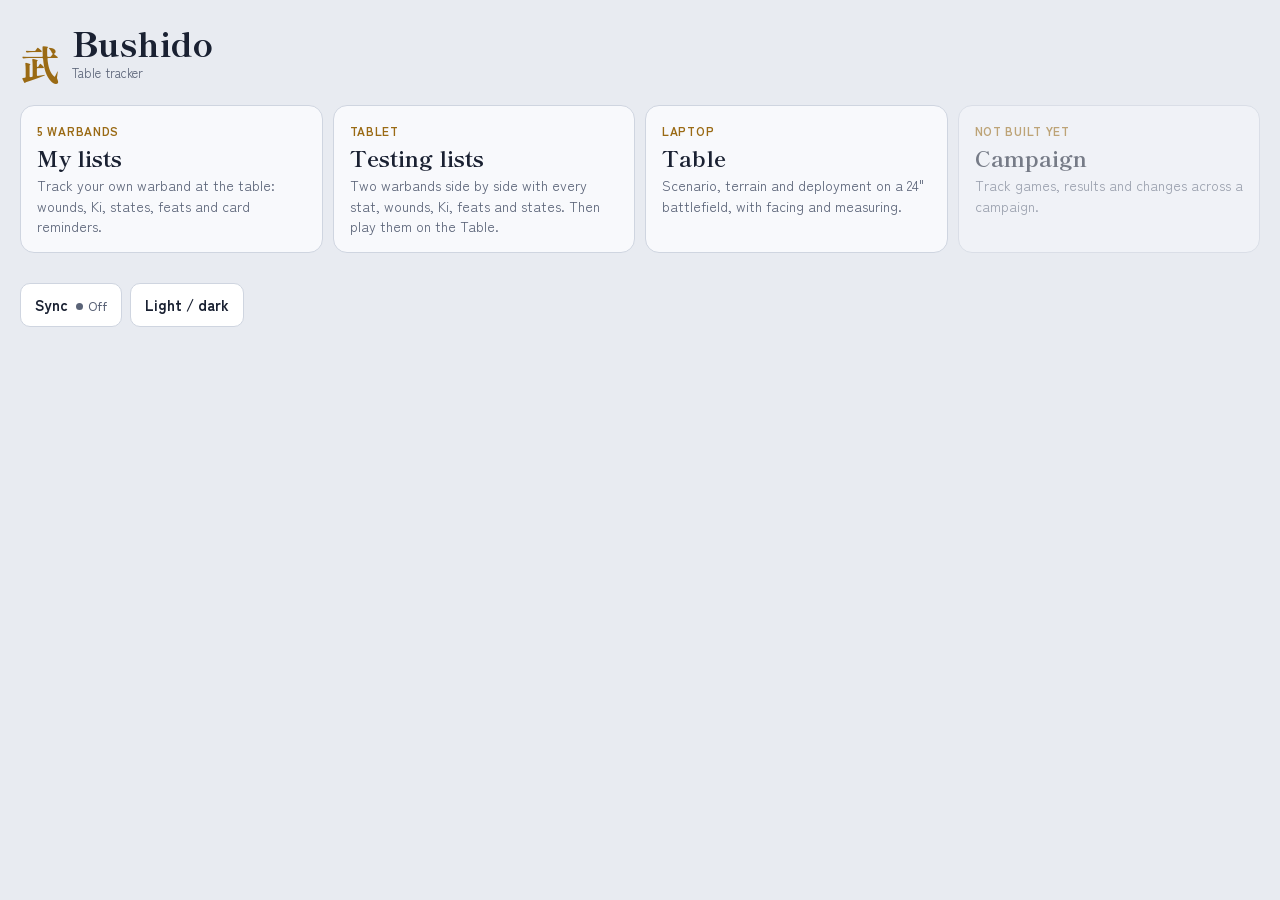
==== commit b7f717e6: "Passing the Night list, Mizuko & Shogo-Ryu forms and Communion with the Dragon communal Ki - src/for" ====
--- a/index.html
+++ b/index.html
@@ -272,6 +272,14 @@
 .roster-row.is-dead b{color:var(--muted);text-decoration:line-through}
 .end-actions{display:flex;flex-wrap:wrap;gap:8px;margin-top:22px}
 @media (max-width:400px){.tiles{grid-template-columns:repeat(2,1fr)}}
+
+/* Communal Ki (Communion with the Dragon) and the Mizuko & Shōgo-Ryu choice */
+.pool{display:flex;flex-wrap:wrap;align-items:center;gap:6px;margin-top:8px}
+.pool > span{margin-right:4px}
+.pool-note{font-size:13px}
+.form-choice{flex-direction:column;align-items:stretch;gap:8px}
+.form-choice .btn{display:flex;flex-direction:column;align-items:flex-start;text-align:left;height:auto;padding:10px 12px}
+.form-choice small{font-weight:400;opacity:.8;margin-top:2px}
 /* ---------- Hub ---------- */
 .hub{display:grid;grid-template-columns:repeat(auto-fit,minmax(260px,1fr));gap:10px;margin-top:18px}
 .hub-tile{display:grid;gap:6px;text-align:left;background:var(--surface);border:1px solid var(--line);border-radius:14px;padding:16px;min-height:120px;align-content:start}
@@ -631,6 +639,10 @@
 .tscoring li{line-height:1.4}
 .m-name .tav,.opp-row .nm .tav,.roster-row b .tav{width:2.1em;height:2.1em}
 
+/* Exhausted Bǎi Qiān: Inert Warrior terrain until the End Phase */
+#tSvg .tok.inert .base{stroke:#7a6440;stroke-dasharray:.12 .08;stroke-width:.07}
+#tSvg .tok.inert .portrait{filter:grayscale(1) sepia(.35);opacity:.6}
+
 </style>
 </head>
 <body>
@@ -872,7 +884,7 @@
 })();
 
 
-const SEED = {"lib":{"cards":{"meng yi":{"kind":"profile","title":"Meng Yi","rice":26,"models":[{"name":"Meng Yi","card":"Meng Yi","rice":26,"stats":{"name":"Meng Yi","mp":"4","mb":"2","rp":"0","rb":"","mv":"4","mvb":"","ki":2,"kib":"","kic":6,"w":12,"size":"Small 30mm"},"w":12,"kiGen":2,"kiCap":6,"traits":"Armour (3), Construct, Fearless, Immune [Bleed, Blind, Controlled, Death Sentence, Diseased, Impetuous, Fire, Poisoned], Immovable","weapons":[{"n":"Dadao","s":"+2","t":"Combo Attack (1)","eq":false}],"feats":[{"n":"Implacable Service","c":3,"tm":"Instant","sub":"Personal","lim":"","limText":"","d":"This model gains Durable and Endurance until the end of the current activation."},{"n":"Duty in Stone","c":1,"tm":"Instant","sub":"Personal","lim":"OpT","limText":"OpT","d":"This model gains an Activation Counter."}],"notes":[{"n":"Unique Effects","d":"While this model has zero Ki Tokens, it has Slow. Only Vermillion Fangshi models can Channel to this model."},{"n":"Shield","d":"This model has Parry (+1), Ranged Defence (+1), and Armour (+1) unless Surprised."}],"immune":["Bleed","Blind","Controlled","Death Sentence","Diseased","Impetuous","On Fire","Poisoned","Frightened","Prone"],"zeroKiSlow":true,"intimidate":false,"group":false}],"equip":[],"role":"Faction Profile Cards","options":[]},"shibing":{"kind":"profile","title":"Shìbīng","rice":8,"models":[{"name":"Shìbīng","card":"Shìbīng","rice":8,"stats":{"name":"Shìbīng A","mp":"3","mb":"3","rp":"0","rb":"","mv":"4","mvb":"","ki":0,"kib":"","kic":3,"w":8,"size":"Small 30mm"},"w":8,"kiGen":0,"kiCap":3,"traits":"Armour (3), Construct, Group, Soulless","weapons":[{"n":"Stone Yari","s":"+2","t":"Reach, Forceback Attack (0), Push Defence (0)","eq":false}],"feats":[{"n":"Stone Soldier","c":1,"tm":"Active","sub":"Special","lim":"OpG","limText":"OpG","d":"Friendly Shìbīng models gain an Activation Counter. This Ki Feat may be used while this model is represented by a Terrain Card."}],"notes":[{"n":"Bǎi Qiān","d":"While this model has zero Ki Tokens, it has Slow. When this model gains Activation Counters it gains only one rather than two. During the Main Phase, while Exhausted, this model is no longer a model and becomes Inert Warrior Terrain Element. All Wound Boxes, game Effects, Tokens, Counters, State Markers, and Enhancements remain on the Profile Card."}],"immune":["Bleed","Frightened","Poisoned"],"zeroKiSlow":true,"intimidate":false,"group":true}],"equip":[],"role":"Faction Profile Cards","options":[]},"xi":{"kind":"profile","title":"Xi","rice":12,"models":[{"name":"Xi","card":"Xi","rice":12,"stats":{"name":"Xi","mp":"3","mb":"3","rp":"3","rb":"","mv":"4","mvb":"3","ki":2,"kib":"","kic":8,"w":5,"size":"Small 30mm"},"w":5,"kiGen":2,"kiCap":8,"traits":"Bodyguard [Princess]:(3\"), Bravery, Command [Princess]:(2/6\"), Co-ordinated Attack [Princess], Prowess [Melee]:(1), Vengeance [Blood Brother]","weapons":[{"n":"Naginata","s":"+1","t":"Reach, Powerful Attack (1), Push Attack (0), Sweep Defence (1)","eq":false}],"feats":[{"n":"Sworn Sisters","c":3,"tm":"Active","sub":"Target 3\"","lim":"OpT","limText":"OpT","d":"Target other Friendly Princess model gains an Activation Marker."},{"n":"Perfect Defence","c":3,"tm":"Instant","sub":"Personal","lim":"","limText":"","d":"This model gains Impenetrable Defence until the end of the current activation."}],"notes":[{"n":"Sisterhood","d":"The Rice Cost for Yizhi, Xi and Yanjing is 36 for all three models."}],"immune":[],"zeroKiSlow":false,"intimidate":false,"group":false}],"equip":[],"role":"Ronin Profile Cards","options":[]},"yanjing":{"kind":"profile","title":"Yanjing","rice":13,"models":[{"name":"Yanjing","card":"Yanjing","rice":13,"stats":{"name":"Yanjing","mp":"3","mb":"3","rp":"3","rb":"3","mv":"4","mvb":"3","ki":2,"kib":"","kic":8,"w":5,"size":"Small 30mm"},"w":5,"kiGen":2,"kiCap":8,"traits":"Bodyguard [Princess]:(3\"), Bravery, Command [Princess]:(2/6\"), Co-ordinated Attack [Princess], Prowess [Melee]:(1), Vengeance [Blood Brother]","weapons":[{"n":"Tantō","s":"+0","t":"Sidestep Defence (0)","eq":false},{"n":"Dai Kyu","s":"+1","range":"5/10/15","t":"Brutal (1), Reload (1)","eq":false}],"feats":[{"n":"Sworn Sisters","c":3,"tm":"Active","sub":"Target 3\"","lim":"OpT","limText":"OpT","d":"Target other Friendly Princess model gains an Activation Marker."},{"n":"Sisterly Bond","c":2,"tm":"Complex","sub":"Pulse 3\"","lim":"","limText":"","d":"Immediately Heal all Friendly Princesses in the Pulse to have the same number of marked Wound boxes as the least Wounded Friendly Princess model."}],"notes":[{"n":"Yanjing","d":"When making a Ranged Attack, Friendly Princess models are never considered to be in BtB with the Target."},{"n":"Sisterhood","d":"The Rice Cost for Yizhi, Xi and Yanjing is 36 for all three models."}],"immune":[],"zeroKiSlow":false,"intimidate":false,"group":false}],"equip":[{"n":"Hotai's Coin","d":"Attached model can re-roll 1s rolled for a test, once per test. If any of the re-rolled dice is a 1, discard this card."}],"role":"Ronin Profile Cards","options":[]},"yizhi":{"kind":"profile","title":"Yizhi","rice":12,"models":[{"name":"Yizhi","card":"Yizhi","rice":12,"stats":{"name":"Yizhi","mp":"3","mb":"3","rp":"3","rb":"","mv":"4","mvb":"3","ki":2,"kib":"","kic":8,"w":5,"size":"Small 30mm"},"w":5,"kiGen":2,"kiCap":8,"traits":"Bodyguard [Princess]:(3\"), Bravery, Cloudwalk, Command [Princess]:(2/6\"), Co-ordinated Attack [Princess], Indomitable (1), Prowess [Melee]:(1), Vengeance [Blood Brother]","weapons":[{"n":"Paired Swords","s":"+1","t":"Combo Attack (0), Sidestep Defence (0)","eq":false}],"feats":[{"n":"Sworn Sisters","c":3,"tm":"Active","sub":"Target 3\"","lim":"OpT","limText":"OpT","d":"Target other Friendly Princess model gains an Activation Marker."},{"n":"Sister's Succour","c":2,"tm":"Instant","sub":"Pulse 4\"","lim":"","limText":"noBtB","d":"During an Enemy model’s activation, when that model moves into BtB with another Friendly Princess model in the Pulse, move this model into BtB with that Enemy model by the shortest route. If it is not possible to put this model in BtB with the Enemy model this feat cannot be used."}],"notes":[{"n":"Sisterhood","d":"The Rice Cost for Yizhi, Xi and Yanjing is 36 for all three models."}],"immune":[],"zeroKiSlow":false,"intimidate":false,"group":false}],"equip":[],"role":"Ronin Profile Cards","options":[]},"yukan'na":{"kind":"profile","title":"Yūkan'na","rice":16,"models":[{"name":"Yūkan'na","card":"Yūkan'na","rice":16,"stats":{"name":"Yūkan'na","mp":"3","mb":"3","rp":"2","rb":"","mv":"4","mvb":"","ki":2,"kib":"","kic":6,"w":6,"size":"Small 40mm"},"w":6,"kiGen":2,"kiCap":6,"traits":"Armour (1), Fearless, Intimidate, Prowess [Melee](1)","weapons":[{"n":"Katana","s":"+1","t":"Parry (1), Push Defence (0), Counterstrike Defence (1)","eq":false},{"n":"Sword","s":"+1","t":"Feint (1), Powerful Attack (1), Combo Attack (1)","eq":false}],"feats":[{"n":"Imperial Favour","c":3,"tm":"Simple","sub":"Aura 6\"","lim":"","limText":"noBtB","d":"Other Friendly non-Kami, non-Soulless models in the Aura when this Ki Feat is used gain 1 Ki Token. Friendly Imperial models in the Aura gain Bodyguard [Imperial](3\")."}],"notes":[{"n":"Unique Effects","d":"This model wins all tie breaks regardless of the usual rules for Conflict Resolution. If both models have this ability, resolve the tie break normally."}],"immune":["Frightened"],"zeroKiSlow":false,"intimidate":true,"group":false}],"equip":[],"role":"Ronin Profile Cards","options":[]},"year of the risen sun":{"kind":"card","title":"Year of the Risen Sun","rice":1,"text":"Play during the Starting Phase of Turn 1. All models gain a Ki Token.","role":"Ronin Event Cards","options":[]},"rice bale barricades":{"kind":"card","title":"Rice Bale Barricades","rice":1,"text":"Base: 50mm. Passage: Impassable. Visibility: Blocking. Size: Large. Traits: Destructible. This terrain piece may be placed within 2\" of, or in contact with, other terrain elements (including Impassable) or Scenario Objectives. It may be placed in Scenario Zones and within 2\" of the edge of the table.","role":"Ronin Terrain Cards","options":[]},"the imperial march":{"kind":"card","title":"The Imperial March","rice":0,"text":"After Deployment choose 1 Enemy model to gain a Death Sentence Marker Enemy models cannot spend Ki Tokens to remove Death Sentence Markers Permitted [Imperial Models]","role":"Ronin Theme Cards","options":[]},"the unfurled wing":{"kind":"card","title":"The Unfurled Wing","rice":1,"text":"Play during Deployment. For the rest of the game, in the Starting Phase before the Tactical Test, if a Friendly model will Deploy using the Flank Trait that turn choose a Friendly model to gain Tactician (1).","role":"Faction Event Cards","options":[]},"eagles of jwar":{"kind":"profile","title":"Eagles of Jwar","rice":2,"models":[{"name":"Fuwa Eagle","card":"Eagles of Jwar","rice":2,"stats":{"name":"Fuwa Eagle","mp":"1","mb":"","rp":"0","rb":"","mv":"7","mvb":"","ki":1,"kib":"","kic":0,"w":1,"size":"Tiny 30mm"},"w":1,"kiGen":1,"kiCap":0,"traits":"Cloudwalk, Flank, Group, Insignificant, Immune [Prone], Tiny","weapons":[{"n":"Talons","s":"-1","t":"Sharp (1), Sidestep Attack (0)","eq":false}],"feats":[],"notes":[{"n":"Fuwa Eagle","d":"When this model arives from Elsewhere, if it declares a Charge Action, it does not need LoS to its Target. The Charge Target is Surprised, regardless of the usual Surprised requirements."},{"n":"Unique Effects","d":"This card represents three different models, each with their own abilities. A Warband may not recruit multiples of the same Eagle."},{"n":"Fly High","d":"During the Starting Phase, this model's Controller may place this model Elsewhere. This model gains Flank and returns to play using those rules."}],"immune":["Prone"],"zeroKiSlow":false,"intimidate":false,"group":true}],"equip":[],"role":"Ronin Profile Cards","options":["Fuwa Eagle"]},"golden sentinel":{"kind":"profile","title":"Golden Sentinel","rice":16,"models":[{"name":"Golden Sentinel","card":"Golden Sentinel","rice":16,"stats":{"name":"Golden Sentinel A","mp":"3","mb":"3","rp":"3","rb":"","mv":"4","mvb":"","ki":2,"kib":"","kic":6,"w":6,"size":"Small 30mm"},"w":6,"kiGen":2,"kiCap":6,"traits":"Armour (3), Bodyguard [Imperial]:(3\"), Fearless, Immune [Control], Prowess [Melee]:(1)","weapons":[{"n":"Katana","s":"+1","t":"Forceback Attack (0), Push Defence (0)","eq":false}],"feats":[{"n":"Tenacious","c":2,"tm":"Active","sub":"Personal","lim":"","limText":"","d":"This model gains Tough (+1) until the End Phase."}],"notes":[{"n":"Imperial","d":"This model cannot declare Melee or Charge actions Targeting Imperial models."},{"n":"Golden Sentinel","d":"While within 3\" of another Friendly Imperial model, this model gains Aware and its Melee Weapons gain Reach."}],"immune":["Controlled","Frightened"],"zeroKiSlow":false,"intimidate":false,"group":false}],"equip":[],"role":"Ronin Profile Cards","options":[]},"taiyo":{"kind":"profile","title":"Taiyo","rice":11,"models":[{"name":"Taiyo","card":"Taiyo","rice":11,"stats":{"name":"Taiyo","mp":"2","mb":"3","rp":"2","rb":"","mv":"3","mvb":"","ki":1,"kib":"","kic":6,"w":4,"size":"Small 30mm"},"w":4,"kiGen":1,"kiCap":6,"traits":"Cowardly","weapons":[{"n":"Knife","s":"-1","t":"Push Defence (1)","eq":false}],"feats":[{"n":"Supplies","c":1,"tm":"Simple","sub":"Pulse BtB","lim":"","limText":"noBtB","d":"Remove a Reload Marker from, or and an Ammo Token to, a model in the Pulse."}],"notes":[{"n":"Batman","d":"This model may be Recruited into the following Faction Themes (Guerilla Warfare, Open Rebellion)."}],"immune":[],"zeroKiSlow":false,"intimidate":false,"group":false}],"equip":[],"role":"Ronin Profile Cards","options":[]},"yu":{"kind":"profile","title":"Yu","rice":14,"models":[{"name":"Yu","card":"Yu","rice":14,"stats":{"name":"Yu","mp":"2","mb":"3","rp":"2","rb":"","mv":"4","mvb":"","ki":2,"kib":"","kic":8,"w":5,"size":"Small 30mm"},"w":5,"kiGen":2,"kiCap":8,"traits":"Bravery, Willpower (1), Strategy [+1 Ki Token]","weapons":[{"n":"Daishō","s":"+0","t":"Push Defence (0)","eq":false}],"feats":[{"n":"Fumidashi","c":2,"tm":"Simple","sub":"Aura 6\"","lim":"OpG","limText":"noBtB, OpG","d":"Choose a model completely within a Scenario Zone. That model does not count as being in the zone when calculating Zone Control this turn."},{"n":"Page from the Book","c":4,"tm":"Instant","sub":"Target 8\" Opposed Ki","lim":"OpG","limText":"OpG","d":"When a model declares a Scenario Action, remove an additional Activation Counter for a Simple Action or one fewer Activation Counters if Complex. If the model cannot remove all Activation Counters required, the activation ends without taking effect and the model removes an Activation Counter. This Ki Feat is Opposed Ki when targeting an Enemy model. This is a Trap effect."},{"n":"To My Side!","c":1,"tm":"Instant","sub":"Pulse 4\"","lim":"OpT","limText":"OpT","d":"When an Enemy model declares an action that would bring it into BtB with this model, move a Friendly Golden Sentinel model within the Pulse into BtB with the Enemy model by the shortest route."}],"notes":[{"n":"Unique Effects","d":"When another Friendly Imperial model starts its activation BtB with this model, if the Imperial model declares a Scenario Action, it may Walk before or after the Scenario Action."}],"immune":[],"zeroKiSlow":false,"intimidate":false,"group":false}],"equip":[{"n":"Arashi's Fan","d":"Attached model gains Ranged Defence (+2)."}],"role":"Ronin Profile Cards","options":[]},"imperial censure":{"kind":"card","title":"Imperial Censure","rice":2,"text":"Play in the Starting Phase. Choose a non-Animal, non-lnsignificant, non-Soulless Enemy model and remove an Activation Counter from that model. Requirement [Warband containing an Imperial & Teishin model]","role":"Ronin Event Cards","options":[]},"the hozumi family":{"kind":"card","title":"The Hozumi Family","rice":0,"text":"Friendly models begin the game with 1 Ki Token. Hozumi, Taiyo and Ryokeen models may always be recruited into this theme. In the Starting Phase you may choose 1 Enemy model to gain the Aloof Trait until the End Phase. In the Starting Phase, choose 1 Friendly, non-Hozumi model. That model gains Coordinated Attack [Hozumi] until the End Phase. Permitted [Hozumi, Taiyo, Ryokeen, Ronin models]","role":"Ronin Theme Cards","options":[]},"inoue kikuko":{"kind":"profile","title":"Inoue Kikuko","rice":17,"role":"Faction Profile Cards","models":[{"name":"Inoue Kikuko","card":"Inoue Kikuko","rice":17,"stats":{"name":"Inoue Kikuko","mp":"3","mb":"3","rp":"3","rb":"3","mv":"4","mvb":"3","ki":2,"kib":"","kic":6,"w":6,"size":"Large 50mm"},"w":6,"kiGen":2,"kiCap":6,"traits":"Armour (2), Aware, Banzai!, Bravery, Cavalry (3\"), Immune [Prone], Prowess [Melee](1), Unstable","weapons":[{"n":"Hooves","s":"+2","t":"Slow, Fire (1/1), Slam Attack (1)"},{"n":"Dai Kyu","s":"+1","range":"5/10/15","t":"Reload (1)"}],"feats":[{"n":"Quick Reload","c":3,"tm":"Active","sub":"Personal","lim":"","limText":"noBtB","d":"Remove any Reload Markers from this model."},{"n":"Zen Archery","c":3,"tm":"Active","sub":"Personal","lim":"OpG","limText":"OpG","d":"After this model completes any Ranged Attack, this model makes another Ranged Attack, ignoring Reload Markers, at the same model, instead of making a Ranged Attack Test, the Result is the same as the previous shot, compare the result to the Target Number and roll Damage as usual."}],"notes":[],"immune":["Prone"],"zeroKiSlow":false,"intimidate":false,"group":false}],"equip":[]},"oiwa yoshitaka":{"kind":"profile","title":"Ōiwa Yoshitaka","rice":22,"role":"Faction Profile Cards","models":[{"name":"Ōiwa Yoshitaka","card":"Ōiwa Yoshitaka","rice":22,"stats":{"name":"Ōiwa Yoshitaka","mp":"4","mb":"3","rp":"3","rb":"3","mv":"4","mvb":"","ki":2,"kib":"","kic":6,"w":6,"size":"Large 50mm"},"w":6,"kiGen":2,"kiCap":6,"traits":"Armour (2), Banzai!, Bravery, Cavalry (2\"), Prowess [Melee](1), Unstable","weapons":[{"n":"Katana","s":"+1","t":"Charging Bonus [Pierce (1)], Forceback Attack (0), Sidestep Attack (0), Push Defence (1)"}],"feats":[{"n":"Do Kote","c":2,"tm":"Active","sub":"Personal","lim":"","limText":"","d":"This model gains Feint (1) until the current action is resolved."},{"n":"Mouth of Jigoku","c":3,"tm":"Active","sub":"Special","lim":"OpG","limText":"OpG","d":"When this model Charges, it may move through models and ignore ZoC. Each model that you own moved through may be placed in BtB with the Charge Target if possible. Models Placed in this way may remove any Control, Disease, Fire, Poison, Prone or Spirit Block Markers."},{"n":"Passing Strike","c":1,"tm":"Active","sub":"Personal","lim":"","limText":"","d":"If this model moved into Melee this activation, it may make a normal Damage Roll when resolving a successful Sidestep Attack."}],"notes":[],"immune":[],"zeroKiSlow":false,"intimidate":false,"group":false}],"equip":[]},"taka toshiyuki":{"kind":"profile","title":"Taka Toshiyuki","rice":19,"role":"Faction Profile Cards","models":[{"name":"Taka Toshiyuki","card":"Taka Toshiyuki","rice":19,"stats":{"name":"Taka Toshiyuki","mp":"3","mb":"3","rp":"2","rb":"","mv":"4","mvb":"","ki":2,"kib":"","kic":6,"w":6,"size":"Large 50mm"},"w":6,"kiGen":2,"kiCap":6,"traits":"Armour (3), Banzai!, Cavalry (2\"), Endurance, Fearless, Indomitable (1), Parry (1), Prowess [Melee](1)","weapons":[{"n":"Yari","s":"+0","t":"Charging Bonus [Strong], Reach, Forceback Attack (0), Powerful Attack (1), Push Attack (0)"}],"feats":[{"n":"Do and Die","c":2,"tm":"Active","sub":"Target 6\"","lim":"OpT","limText":"OpT","d":"Target Other Friendly Samurai model gains Coordinated Attack [Samurai] until the current action is resolved."},{"n":"Inferno","c":2,"tm":"Simple","sub":"Pulse 2\"","lim":"","limText":"","d":"All other models within the Pulse's area of effect gain a Fire (2) Marker."}],"notes":[{"n":"Unique Effects","d":"If this model Charges, the Target gains a Stunned Marker when this model enters BtB."}],"immune":["Frightened"],"zeroKiSlow":false,"intimidate":false,"group":false}],"equip":[]},"takeda reiko":{"kind":"profile","title":"Takeda Reiko","rice":21,"role":"Faction Profile Cards","models":[{"name":"Takeda Reiko","card":"Takeda Reiko","rice":21,"stats":{"name":"Takeda Reiko","mp":"3","mb":"3","rp":"3","rb":"3","mv":"5","mvb":"3","ki":2,"kib":"3","kic":8,"w":6,"size":"Large 50mm"},"w":6,"kiGen":2,"kiCap":8,"traits":"Armour (2), Banzai!, Bravery, Cavalry (4\"), Command [Friendly](3/6\"), Leadership [Friendly](1/6\"), Prowess [Melee](1), Tactician (1), Unstable","weapons":[{"n":"Naginata","s":"+1","t":"Charging Bonus [Pierce (2)], Reach, Powerful Attack (1), Push Attack (0), Counterstrike Defence (1)"}],"feats":[{"n":"Cleave","c":2,"tm":"Active","sub":"Personal","lim":"","limText":"","d":"This model's Melee Weapons gain Brutal (2) until the current action is resolved."},{"n":"Honour the Charge","c":2,"tm":"Active","sub":"Personal","lim":"OpG","limText":"OpG","d":"When this model charges, it gains Intangible for the Charge Move. For each Objective moved through during this Charge, you may change that Objective's alignment one degree (Enemy - Neutral - Friendly)."},{"n":"Outmanoeuvre","c":2,"tm":"Active","sub":"Personal","lim":"","limText":"","d":"When applying Melee Assist penalties, this model inflicts -2 dice rather than -1 until the current Melee Exchange is resolved."}],"notes":[{"n":"Unique Effects","d":"When this model uses its Command trait, if all nominated models declare a Charge Action then, after those Activations are resolved, this model may also declare a Charge Action without using any Activation Counters."}],"immune":[],"zeroKiSlow":false,"intimidate":false,"group":false}],"equip":[]},"watanabe yuka":{"kind":"profile","title":"Watanabe Yuka","rice":15,"role":"Faction Profile Cards","models":[{"name":"Watanabe Yuka","card":"Watanabe Yuka","rice":15,"stats":{"name":"Watanabe Yuka","mp":"3","mb":"","rp":"2","rb":"","mv":"5","mvb":"3","ki":2,"kib":"","kic":6,"w":6,"size":"Large 50mm"},"w":6,"kiGen":2,"kiCap":6,"traits":"Armour (2), Banzai!, Bravery, Cavalry (2\"), Impetuous (0), Jump up, Prowess [Melee](1), Unstable","weapons":[{"n":"Nagamaki","s":"+1","t":"Charging Bonus [Pierce (2), Slam Attack (0)], Forceback Attack (0), Push Attack (0), Sidestep Attack (0)"}],"feats":[{"n":"Adrenaline Rush","c":2,"tm":"Active","sub":"Personal","lim":"OpT","limText":"noBtB, OpT","d":"When this model charges it gains Intangible, loses Unstable and its Nagamaki Melee Weapon gains Unblockable (1) until the end of the current activation. In the Start Phase of the next turn this model gains an Impetuous Marker."},{"n":"Vitality","c":3,"tm":"Instant","sub":"Personal","lim":"OpT","limText":"OpT","d":"This model gains an Activation Counter."}],"notes":[],"immune":[],"zeroKiSlow":false,"intimidate":false,"group":false}],"equip":[]},"cleansed by balefire":{"kind":"card","title":"Cleansed by Balefire","rice":1,"role":"Event","type":"Event","text":"When a Friendly Faction model declares a Charge Action, the Target gains a Fire (1) Marker when this model enters BtB. Remove any Bleed, Death Sentence, Disease, Fire, Poison, Stunned or Spirit Block Markers from the Charging model."},"to ride through jigoku":{"kind":"card","title":"To Ride Through Jigoku","rice":2,"role":"Event","type":"Event","text":"Choose a Friendly Faction Samurai model to gain Ranged Defence (4) and Intangible until the end of the current activation."},"beyond the plains":{"kind":"card","title":"Beyond the Plains","rice":-10,"role":"Curse","type":"Curse","text":"Opponent deploys the first 6 pieces of Pool Terrain and then deploys any recruited Warband Terrain Elements (these are deployed before your Warband Terrain). You place no Terrain except Terrain Elements Recruited into this Warband. A Warband may only recruit one Curse Event Card."},"open plains":{"kind":"card","title":"Open Plains","rice":1,"role":"Terrain","type":"Terrain","text":"Terrain [Normal, Clear, Zero]. This Terrain may be placed on the Battlefield, ignoring all restrictions in the terrain rules. No Terrain may be deployed within 1\" of this Terrain. If using 'Players deploying Terrain', deploy this Terrain before any other Terrain."},"cavalry charge":{"kind":"card","title":"Cavalry Charge","rice":0,"role":"Theme","type":"Theme","text":"The first Charging Friendly Samurai that causes a rolled Fear test each turn gains Terror and Dread (1). Once per game use this ability in the Starting Phase, until the End Phase Friendly models treat Cavalry trait as Move instead of Walk. When a Friendly model declares a Run Action, it gains 1 Ki Token. You must recruit a Curse card into the Warband. Permitted [Samurai]"},"tomoto kazuma":{"kind":"profile","title":"Tomoto Kazuma","rice":21,"role":"Faction Profile Cards","models":[{"name":"Tomoto Kazuma","card":"Tomoto Kazuma","rice":21,"stats":{"name":"Tomoto Kazuma","mp":"4","mb":"3","rp":"3","rb":"","mv":"4","mvb":"3","ki":2,"kib":"","kic":6,"w":6,"size":"Large 50mm"},"w":6,"kiGen":2,"kiCap":6,"traits":"Armour (2), Banzai!, Bravery, Cavalry (2\"), Prowess [Melee](1), Unstable","weapons":[{"n":"Katana","s":"+1","t":"Charging Bonus [Pierce (1)], Powerful Attack (1), Sidestep Attack (0), Counterstrike Defence (1)"}],"feats":[{"n":"Fade","c":1,"tm":"Simple","sub":"Personal","lim":"OpG","limText":"OpG","d":"Place this model Elsewhere. It gains Flank and returns to play using those rules. The table edge chosen to return on must be Friendly."},{"n":"Passing Strike","c":1,"tm":"Active","sub":"Personal","lim":"","limText":"","d":"If this model moved into Melee this activation, it may make a normal Damage Roll when resolving a successful Sidestep Attack."}],"notes":[],"immune":[],"zeroKiSlow":false,"intimidate":false,"group":false}],"equip":[]},"beneath the open sky":{"kind":"card","title":"Beneath the Open Sky","rice":3,"role":"Event","type":"Event","text":"Remove a piece of pool terrain after terrain deployment has been finished. Exclusion [Beyond the Plains]"},"ride them down!":{"kind":"card","title":"Ride Them Down!","rice":2,"role":"Event","type":"Event","text":"Play after a Friendly model declares a Charge action. That model may Move through Enemy models. It may not end its Move occupying the same area as an Impassable Terrain Element or another model. Any Enemy model moved through can be Moved up to 2\" in any direction you choose."},"rout!":{"kind":"card","title":"Rout!","rice":1,"role":"Event","type":"Event","text":"When an Enemy model takes a Fear Test in the End Phase and is within 3\" of a Friendly Horselords of Ataka Cavalry model, that Enemy model automatically fails the Fear Test."},"forced march":{"kind":"card","title":"Forced March","rice":-10,"role":"Curse","type":"Curse","text":"In the first turn of the game, Friendly Horselords of Ataka models receive only one Activation Counter instead of two. A Warband may only recruit one Curse Event Card. Exclusion [Warband using Risen Sun Cycle deck]"},"misfortune":{"kind":"card","title":"Misfortune","rice":-10,"role":"Curse","type":"Curse","text":"This Warband automatically loses the Tactical Roll on odd numbered turns. A Warband may only recruit one Curse Event Card. If both players automatically lose the Tactical test then roll the Tactical test as usual."},"hit & run":{"kind":"card","title":"Hit & Run","rice":0,"role":"Theme","type":"Theme","text":"When a Charge Attack Damage Roll Kills an Enemy model, the Charging Samurai may make a Walk equal to its Move Statistic. Once per game use this ability in the Starting Phase, until the End Phase Friendly models may use their Cavalry Trait before AND after their Action. The first time, each turn, a Friendly model is successful on a Charge Attack Roll, that model suffers half Damage on any Damage Roll from the same Melee Exchange. You must recruit a Curse card into the Warband. Permitted [Samurai]"},"zuo ci":{"kind":"profile","title":"Zuǒ Cí","rice":15,"role":"Faction Profile Cards","models":[{"name":"Zuǒ Cí","card":"Zuǒ Cí","rice":15,"stats":{"name":"Zuǒ Cí","mp":"2","mb":"3","rp":"2","rb":"","mv":"4","mvb":"","ki":2,"kib":"","kic":8,"w":6,"size":"Small 30mm"},"w":6,"kiGen":2,"kiCap":8,"traits":"Armour (1), Channel (4/6\"), Immovable","weapons":[{"n":"Runed Earth Sword","s":"+3","t":"Brutal (3), Powerful Attack (1), Stun Attack (0)","eq":false}],"feats":[{"n":"Return to Serve","c":0,"tm":"Simple","sub":"Target 6\"","lim":"OpG","limText":"X Ki, once per game","d":"Costs X Ki. Target a Friendly Shìbīng or Rui Jin. Return to play another of the same model type and Deploy it in BtB with the Target with X unmarked Wound Boxes that was recruited into the Warband but has been Killed or removed from play. This Warband may only use this Ki Feat once per game."},{"n":"Stone Spike","c":1,"tm":"Instant","sub":"Personal","lim":"","limText":"","d":"Until the end of the current activation, when this model takes Damage in a Melee Exchange, the Enemy model suffers 1 Damage, ignoring Tough."},{"n":"Tiger Strike","c":2,"tm":"Active","sub":"Personal","lim":"","limText":"","d":"This model's melee weapons gain Bleed (1/1) and Sharp (1) until the current activation is complete."}],"notes":[{"n":"Unique Effects","d":"This model can only Channel to Bǎi Qiān models. When this model Channels to a Bǎi Qiān, that model gains an Earth Token. Remove all Earth Tokens in the End Phase. Models with Earth Tokens gain Earth and Immovable. While a Bǎi Qiān model has an Earth Token it may use Ki Feats on Ivory models' cards as if they were on the Bǎi Qiān Profile Card."}],"immune":[],"zeroKiSlow":false,"intimidate":false,"group":false}],"equip":[]},"tireless legions":{"kind":"card","title":"Tireless Legions","rice":1,"role":"Event","type":"Event","text":"Play during the Starting Phase before Ki Generation. Until the End Phase, Friendly Earth Bǎi Qiān gain Tireless. Models may not gain Activation Counters in the Main Phase this turn."},"second chance":{"kind":"card","title":"Second Chance","rice":1,"role":"Event","type":"Event","text":"After rolling dice for any Opposed Test, you may re-roll All the dice used in the test. If you do your Opponent may choose any of their dice to re-roll."},"grace of the kami":{"kind":"card","title":"Grace of the Kami","rice":1,"role":"Event","type":"Event","text":"Play before rolling dice for any test. For this test results of 1 are not discarded, they have a value of 1 and count towards the result and any tie breaks."}},"equip":{"triangle knife":{"n":"Triangle Knife","weapon":{"n":"Triangle Knife","s":"+0","t":"Bleed (1), Pierce (1), Combo Attack (1)","eq":true}},"hotai's coin":{"n":"Hotai's Coin","d":"Attached model can re-roll 1s rolled for a test, once per test. If any of the re-rolled dice is a 1, discard this card."},"arashi's fan":{"n":"Arashi's Fan","d":"Attached model gains Ranged Defence (+2)."},"the kiyozumi katana":{"n":"The Kiyozumi Katana","weapon":{"n":"The Kiyozumi Katana","s":"+1","t":"Vengeance [Non-Samurai], Counterstrike Defence (1)","eq":true}},"ataka archery cap":{"n":"Ataka Archery Cap","d":"Attached model gains Courage (1), and its Dai Kyu Ranged Weapon gains Lightweight. Requirement [Inoue Kikuko]"},"western riding hat":{"n":"Western Riding Hat","d":"Attached model gains Charging Bonus [Fear(5)], Courage (1), and Ranged Defence (2). Requirement [Ōiwa Yoshitaka]"},"horse leather helmet":{"n":"Horse-Leather Helmet","d":"Attached model gains Charging Bonus [Fear(5)], Ranged Defence (2), and Resistance (1). Requirement [Taka Toshiyuki]"},"equestrian leg yield":{"n":"Equestrian Leg Yield","d":"During an Enemy model's activation in which it entered into BtB with, or Targets the Attached Friendly Samurai model with a Ranged Attack or Ki Feat, but before any Melee Exchange begins; make an Opposed Move Test. If successful, place the Attached model within 2\" of its current location, the Enemy model's action is then considered resolved. Discard this Card. This is a Trap Effect. Requirement [Samurai]"},"sangi crown":{"n":"Sangi Crown","d":"Attached model gains Charging Bonus [Fear(6)], and Ranged Defence (2). Requirement [Takeda Reiko]"},"flying changes":{"n":"Flying Changes","d":"Attached model gains the following Ki Feat: Agility.","feat":{"n":"Agility","c":1,"tm":"Instant","sub":"Personal","lim":"OpT","limText":"OpT","d":"After making a Scenario Action, this model gains an Activation Counter."}},"horse-leather helmet":{"n":"Horse-Leather Helmet","d":"Attached model gains Charging Bonus [Fear(5)], Ranged Defence (2), and Resistance (1). Requirement [Taka Toshiyuki]"},"the high crest":{"n":"The High Crest","d":"Attached model gains Courage (1), and Ranged Defence (2). Requirement [Watanabe Yuka]"},"yeti horns":{"n":"Yeti Horns","d":"Attached model gains Charging Bonus [Fear(5)], Courage (1), and Ranged Defence (2). Requirement [Kazuma Tomoto]"},"finesse":{"n":"Finesse","d":"While involved in a Melee Exchange with Attached model, Enemy models lose the Brutal Trait. Exclusion [Models with Brutal, Minimoto, Tadao, Taiki]"},"veteran sentinel":{"n":"Veteran Sentinel","d":"Attached Golden Sentinel gains Agile and can Walk into BtB with Enemy models, ignoring Zones of Control when they do. Requirement [Golden Sentinel]"}},"glossary":{"Armour":"Reduce the result of Damage Rolls made against this model by X.","Bleed":"Each time this model inflicts wounds through a Melee Exchange or Ranged Attack to a Non-Soulless Enemy model, that model gains X number of Bleed markers with value Y. If a model has multiple sources of bleed traits, it may only use one at any given time.","Bodyguard":"If an Enemy model declares an action that would move it into BtB with a [Descriptor] Friendly model, or Targets the [Descriptor] Friendly model with a Ranged Attack, this model may switch positions with the Friendly model before the action begins if the following conditions are met: The Friendly model is within X” and in LoS. The Friendly model was not in BtB with an Enemy model at the start of the activation. This model is not in BtB with an Enemy model. This model is not Exhausted or Prone. If the Enemy model has Fear, the bodyguard must pass a fear test. Both models switching positions can fit within the space the other model occupied on the table without moving any other models. If bodyguarding a larger based model, your opponent places the bodyguard anywhere within the area covered by the larger base then you choose facing. The Enemy model’s action is then resolved with this model being declared as the Target. If this model has the Fear trait, the enemy model must make a Fear Test as if this model were its original target. Once the use of the Bodyguard trait by this model is declared, if this model has a Disguised Marker, remove the Disguised Marker immediately.","Bravery":"This model may re-roll a failed Fear Test. It may only re-roll the same Fear Test once due to this trait. If a model with Bravery gains the Cowardly trait, it is considered to have neither trait. If a model with the Bravery trait makes a Fear test against a model with the Terror trait, the effects of both are cancelled.","Brutal":"In a Melee Exchange this model adds X to the result when calculating its final Attack result. This model adds X to the result when calculating its final Ranged Attack result.","Cloudwalk":"When this model moves it ignores Terrain elements, other models, and Zones of Control. It may end its move in an enemy ZoC. This does not allow a model to move out of Melee unless it also has the Agile trait. This model may not end its move occupying the same area as an Impassable Terrain element or another model.","Co-ordinated Attack":"If this model is in a Melee Exchange and one or more Friendly [Descriptor] models is also in BtB with the Enemy model, this model gains +1 Melee Pool bonus.","Combo Attack":"If the Attack is successful then after resolving a Damage Roll, deduct 2 from the Success Level of the Attack. If the new Success Level is 0 or greater make another Damage Roll against the Defender. Repeat this process until the Success Level is less than 0. If the Success Level of the original attack was 0 or 1, after resolving a Damage Roll, make one additional Damage Roll against the Defender at Success Level 0.","Command":"This model may declare a Simple action, Command: The model nominates and activates up to X other non-Exhausted, Friendly [Descriptor] models within Y inches. These models each perform a Standard, Simple action. The order the models activate in is chosen by this model’s Controller after each action is resolved remove an activation counter from the activating model. If a model with the Group trait is chosen you must choose all models on that profile card; if you cannot, then you cannot command any of those models. These are Nested Activations.","Construct":"This model provides cover as if it were terrain.","Counterstrike Defence":"If this Defence is successful, and the Attacker allocated any dice to Attack, then deduct 2 from the Success Level of the Defence. If the Success Level is 0 or greater, then make a Damage Roll against the Attacker using the modified Success Level of the Defence.","Durable":"When this model would suffer more than one wound, it only suffers one wound. This trait is resolved after the Tough trait.","Endurance":"This model suffers no Melee penalty for being Exhausted.","Fearless":"This model automatically succeeds when taking Fear tests and has Immune [Frightened].","Feint":"During Melee Exchanges this model may pick up to X Defence dice rolled by its Opponent to be re- rolled. The same dice may only be re- rolled once due to this model’s trait.","Forceback Attack":"If the Attack is successful, move the Defender 1” directly away from the Attacker, then move the Attacker 1” directly towards the Defender. The Defender suffers half the wounds from the Damage Roll caused by this Attack.","Group":"All models represented by this profile card activate in the same single activation. Each model on this profile card resolves any movement before any Melee Exchanges are resolved. Melee Exchanges are then resolved in the order the Controlling player chooses. These are Nested Activations.","Immovable":"This model may not be Moved or Placed except when making a Disengage, Melee, Run, Walk, or Charge or by using a rule on a Friendly card. This model cannot gain Prone Markers. This model does not rotate at the start of a Melee Exchange, or when performing a Scenario Action.","Immune":"This model may not gain markers of [Descriptor]. If a model gains the Immune trait, immediately remove all markers of [Descriptor].","Impenetrable Defence":"During this model’s Melee Exchanges the Enemy model must remove its highest Attack die rolled before the final Attack result is calculated.","Indomitable":"This model ignores X assisting Enemy models in BtB for penalties during Melee Exchanges.","Intimidate":"During the Starting Phase, this model can Target an enemy model within 8”, Perform an Opposed Ki test with the Targeted model, if this model is successful the Target gains Cowardly, loses Aggressive and cannot Choose or Target this model with a Melee, Charge or Ranged Attack until the End Phase.","Parry":"This model adds X to the Defence result when calculating its final Defence result in Melee Exchanges.","Pierce":"When this model succeeds with an Attack using this weapon, reduce the Enemy model’s Armour trait by X to a minimum of 0.","Powerful Attack":"If the Attack is successful, then the Attacker gains +3 to the Damage Roll caused by this Attack.","Prowess":"During a [Descriptor] Test this model may re- roll up to X of its own dice. It may only re-roll dice once due to this trait. The Descriptors [Attack] and [Defence] refer to Melee Exchanges but are further limited.","Push Attack":"If the Attack is successful, move the Defender directly away from this model until it leaves this model’s ZoC. The Defender does not suffer a Damage Roll from this Attack.","Push Defence":"If the Defence is successful, move the Attacker directly away from the Defender until it leaves the defender’s ZoC.","Ranged Defence":"A model making a Ranged Attack against this model modifies the Challenge Number of the test by X.","Reach":"While using this weapon, it grants this model the Initiative at Step 3 of a Melee Exchange, provided it was not in BtB with its opponent or another Enemy model at the start of the current Activation. If both models in a Melee Exchange would benefit from this Trait, then neither benefits from it.","Reload":"When this model makes a Ranged Attack with this weapon it gains X Reload Markers.","Sidestep Defence":"If the Defence is successful, the Defender leaves BtB and then moves away from the Attacker until the Defender leaves The Attacker's ZoC, at which point its movement ends.","Slow":"This model may not declare Run or Charge actions. During a melee exchange, this model will lose the initiative if it is the active model. If this model has Lightning Reflexes, a weapon with the Reach trait or both then it ignores those traits and Slow for the duration of the melee exchange.","Soulless":"This model automatically succeeds at Fear tests and has Immune [Bleed, Frightened, Poison]. This model also automatically succeeds at Opposed Ki Tests when it is not the Active model.","Sweep Defence":"If the Defence is successful, then the Attacker becomes Prone.","Vengeance":"This model’s melee weapons gain Brutal (+1) and +1 Melee Strength when resolving a melee exchange against a [Descriptor] Model.","Aloof":"This model may not perform Scenario Actions.","Aware":"This model’s LoS extends 360 degrees around its base.","Cowardly":"This model must re-roll successful Fear tests. It must only re- roll the same Fear test once due to this trait. If a model with Cowardly gains the Bravery trait it is considered to have neither trait.","Flank":"When this model would be Deployed, this model’s Controller must choose whether this model will use Flank or not. If the player chooses not to use Flank, this model is Deployed as normal. If the player decides the model is using Flank, then the model is left Elsewhere and instead before the game the owning player makes a note of which turn the Flanking models will arrive and notes a neutral table edge. This is Hidden Information. This must be turn 2, 3, or 4. In the Starting Phase of that turn reveal the number and deploy the models anywhere along the chosen edge but not in the Opponent’s Deployment Zone. If a model gains Flank mid game or is removed and returns to play using the Flank rules, you immediately note any turn after the current turn (not just 2, 3, or 4) and a neutral edge for that model when it is removed from play. This is Hidden Information. Flanking models generate two Activation Counters when they are Deployed.","Insignificant":"This model: Has a ZoC that may be ignored at all times. Cannot apply Melee assist Modifiers. May not perform Simple Scenario or Complex Scenario actions.","Sharp":"This model reduces the enemy model’s Tough trait by X, to a minimum of 0, when it succeeds with an Attack with this weapon.","Sidestep Attack":"If the Attack is successful, the Attacker leaves BtB and then moves away from the Defender until the Attacker leaves The Defender's ZoC, at which point its movement ends. The Attacker makes no damage roll.","Strategy":"Whenever you win the Tactical Roll, this model gains the bracketed bonus.","Tactician":"This model adds X dice when it performs Tactical Tests.","Tiny":"This model is Tiny sized. Models Targeting this model with a Ranged Attack add a +1 modifier to the Challenge Number of the test. This model rolls one die for Size Tests.","Tough":"When this model would suffer Wounds from any source reduce the final number of Wounds by X (If X is negative, instead you will increase the number of wounds taken).","Willpower":"This model modifies the result by X when calculating its final result in Opposed Ki tests when it is the Activating model.","Charging Bonus":"When this model makes a Charge action it gains the bracketed Bonus until the end of its current activation. If the bonus is a Weapon Trait, then it applies to all valid weapons. This trait may also be a weapon trait if so the bonus only applies when choosing this weapon.","Courage":"When making a Fear Test, modify the result by X.","Dread":"Models making a fear test against this model reduce their Ki statistic by X. This cannot reduce the number of dice rolled below 1 die. Enemy models with Fear values equal to or higher than this model’s fear value do not automatically pass their fear tests against this model.","Fear":"When a model makes a Fear test against this model X is the Challenge Number for the test. Models automatically pass Fear tests with a Challenge Number equal to or lower than their Fear (X) trait, but must still take a Fear test if the Challenge Number is higher than their Fear (X) trait.","Intangible":"This model ignores Zones of Control, other models and Terrain elements during movement and being in BtB when declaring actions; it may move out of BtB freely. It may not end its move occupying the same area as an Impassable Terrain element or another model. This model also has Immune [Held, Immobilised].","Lightweight":"This model does not suffer the modifier for moving during a Ranged Attack when using this weapon.","Resistance":"This model modifies the result by X when it participates in an Opposed Ki test and is not the Activating model.","Terror":"If a model makes a Fear test caused by this model it must re-roll the test if it succeeds. Models must only re-roll the same test once due to this trait. If a model with the Bravery trait makes a Fear test caused by this model the effects of both traits are cancelled.","Banzai!":"This model may make a Charge Action as a Standard Simple action, rather than a Complex action.","Cavalry":"Written as Cavalry (X”). Before or after this model performs any action it may Walk X”.","Unstable":"This model treats each inch moved in Difficult Terrain elements as 4” rather than 2”. If a model with this trait gains the Lightfooted Trait, it counts as having neither trait.","Leadership":"Written as Leadership [Descriptor](X/Y”). Whilst within Y” Friendly [Descriptor] models add X to the final Result when taking a Fear Test. If in range of multiple models with Leadership, use only the highest X value.","Impetuous":"Written as Impetuous (X). If this model is on the Battlefield during the Starting Phase, this model gains X Impetuous Markers. While this model has Impetuous Markers, it has the Fearless trait.","Jump Up":"At the start of this model’s activation, but before its action is declared, you may remove any Prone markers from this model.","Fire":"Written as Fire (X/Y). Each time this model inflicts wounds using this weapon, the Enemy model gains X Fire Y markers. If a model has multiple sources of fire traits, it may only use one at any given time.","Slam Attack":"If the Attack is successful, the Defender is moved 3” directly away from the Attacker and becomes Prone. The Defender suffers half the Wounds from the Damage Roll caused by this Attack.","Strong":"This model makes Size tests at +1 Dice. When this model makes a Damage Roll, roll 3D6 and choose the two highest dice. If a model has both Strong and Weak traits, the effects of both are cancelled. This trait may be further modified to specify weapons or Descriptors of weapon, e.g. Strong [Melee].","Unblockable":"Written as Unblockable (X). During this model’s Melee Exchanges the Enemy model must remove its X highest Defence dice rolled before the final Defence result is calculated.","Scout":"Written as Scout (X/Y”). This model may deploy after both player’s normal Deployment and may deploy anywhere within Y” of the Controlling player’s normal Deployment Zone. If a Warband contains one or more models with Scout, the player adds the highest X value to the result of Deployment Tactical Tests. If both players have models with Scout the loser of the Deployment Tactical Test deploys their models with Scout first."}},"lists":[{"name":"Campaign 3","subtitle":"Risen Sun [90 Rice] (The Imperial Court)","roster":[{"name":"Meng Yi","role":"Faction Profile Cards","options":[]},{"name":"Shìbīng","role":"Faction Profile Cards","options":[]},{"name":"Xi","role":"Ronin Profile Cards","options":[]},{"name":"Yanjing","role":"Ronin Profile Cards","options":[]},{"name":"Yizhi","role":"Ronin Profile Cards","options":[]},{"name":"Yūkan'na","role":"Ronin Profile Cards","options":[]},{"name":"Year of the Risen Sun","role":"Ronin Event Cards","options":[]},{"name":"Rice Bale Barricades","role":"Ronin Terrain Cards","options":[]},{"name":"The Imperial March","role":"Ronin Theme Cards","options":[]}],"cards":[{"kind":"profile","title":"Meng Yi","rice":26,"models":[{"name":"Meng Yi","card":"Meng Yi","rice":26,"stats":{"name":"Meng Yi","mp":"4","mb":"2","rp":"0","rb":"","mv":"4","mvb":"","ki":2,"kib":"","kic":6,"w":12,"size":"Small 30mm"},"w":12,"kiGen":2,"kiCap":6,"traits":"Armour (3), Construct, Fearless, Immune [Bleed, Blind, Controlled, Death Sentence, Diseased, Impetuous, Fire, Poisoned], Immovable","weapons":[{"n":"Dadao","s":"+2","t":"Combo Attack (1)","eq":false}],"feats":[{"n":"Implacable Service","c":3,"tm":"Instant","sub":"Personal","lim":"","limText":"","d":"This model gains Durable and Endurance until the end of the current activation."},{"n":"Duty in Stone","c":1,"tm":"Instant","sub":"Personal","lim":"OpT","limText":"OpT","d":"This model gains an Activation Counter."}],"notes":[{"n":"Unique Effects","d":"While this model has zero Ki Tokens, it has Slow. Only Vermillion Fangshi models can Channel to this model."},{"n":"Shield","d":"This model has Parry (+1), Ranged Defence (+1), and Armour (+1) unless Surprised."}],"immune":["Bleed","Blind","Controlled","Death Sentence","Diseased","Impetuous","On Fire","Poisoned","Frightened","Prone"],"zeroKiSlow":true,"intimidate":false,"group":false}],"equip":[],"role":"Faction Profile Cards","options":[]},{"kind":"profile","title":"Shìbīng","rice":8,"models":[{"name":"Shìbīng","card":"Shìbīng","rice":8,"stats":{"name":"Shìbīng A","mp":"3","mb":"3","rp":"0","rb":"","mv":"4","mvb":"","ki":0,"kib":"","kic":3,"w":8,"size":"Small 30mm"},"w":8,"kiGen":0,"kiCap":3,"traits":"Armour (3), Construct, Group, Soulless","weapons":[{"n":"Stone Yari","s":"+2","t":"Reach, Forceback Attack (0), Push Defence (0)","eq":false}],"feats":[{"n":"Stone Soldier","c":1,"tm":"Active","sub":"Special","lim":"OpG","limText":"OpG","d":"Friendly Shìbīng models gain an Activation Counter. This Ki Feat may be used while this model is represented by a Terrain Card."}],"notes":[{"n":"Bǎi Qiān","d":"While this model has zero Ki Tokens, it has Slow. When this model gains Activation Counters it gains only one rather than two. During the Main Phase, while Exhausted, this model is no longer a model and becomes Inert Warrior Terrain Element. All Wound Boxes, game Effects, Tokens, Counters, State Markers, and Enhancements remain on the Profile Card."}],"immune":["Bleed","Frightened","Poisoned"],"zeroKiSlow":true,"intimidate":false,"group":true}],"equip":[],"role":"Faction Profile Cards","options":[]},{"kind":"profile","title":"Xi","rice":14,"models":[{"name":"Xi","card":"Xi","rice":14,"stats":{"name":"Xi","mp":"3","mb":"3","rp":"3","rb":"","mv":"4","mvb":"3","ki":2,"kib":"","kic":8,"w":5,"size":"Small 30mm"},"w":5,"kiGen":2,"kiCap":8,"traits":"Bodyguard [Princess]:(3\"), Bravery, Command [Princess]:(2/6\"), Co-ordinated Attack [Princess], Prowess [Melee]:(1), Vengeance [Blood Brother]","weapons":[{"n":"Triangle Knife","s":"+0","t":"Bleed (1), Pierce (1), Combo Attack (1)","eq":true},{"n":"Naginata","s":"+1","t":"Reach, Powerful Attack (1), Push Attack (0), Sweep Defence (1)","eq":false}],"feats":[{"n":"Sworn Sisters","c":3,"tm":"Active","sub":"Target 3\"","lim":"OpT","limText":"OpT","d":"Target other Friendly Princess model gains an Activation Marker."},{"n":"Perfect Defence","c":3,"tm":"Instant","sub":"Personal","lim":"","limText":"","d":"This model gains Impenetrable Defence until the end of the current activation."}],"notes":[{"n":"Sisterhood","d":"The Rice Cost for Yizhi, Xi and Yanjing is 36 for all three models."}],"immune":[],"zeroKiSlow":false,"intimidate":false,"group":false}],"equip":[],"role":"Ronin Profile Cards","options":[]},{"kind":"profile","title":"Yanjing","rice":12,"models":[{"name":"Yanjing","card":"Yanjing","rice":12,"stats":{"name":"Yanjing","mp":"3","mb":"3","rp":"3","rb":"3","mv":"4","mvb":"3","ki":2,"kib":"","kic":8,"w":5,"size":"Small 30mm"},"w":5,"kiGen":2,"kiCap":8,"traits":"Bodyguard [Princess]:(3\"), Bravery, Command [Princess]:(2/6\"), Co-ordinated Attack [Princess], Prowess [Melee]:(1), Vengeance [Blood Brother]","weapons":[{"n":"Tantō","s":"+0","t":"Sidestep Defence (0)","eq":false},{"n":"Dai Kyu","s":"+1","range":"5/10/15","t":"Brutal (1), Reload (1)","eq":false}],"feats":[{"n":"Sworn Sisters","c":3,"tm":"Active","sub":"Target 3\"","lim":"OpT","limText":"OpT","d":"Target other Friendly Princess model gains an Activation Marker."},{"n":"Sisterly Bond","c":2,"tm":"Complex","sub":"Pulse 3\"","lim":"","limText":"","d":"Immediately Heal all Friendly Princesses in the Pulse to have the same number of marked Wound boxes as the least Wounded Friendly Princess model."}],"notes":[{"n":"Yanjing","d":"When making a Ranged Attack, Friendly Princess models are never considered to be in BtB with the Target."},{"n":"Sisterhood","d":"The Rice Cost for Yizhi, Xi and Yanjing is 36 for all three models."}],"immune":[],"zeroKiSlow":false,"intimidate":false,"group":false}],"equip":[],"role":"Ronin Profile Cards","options":[]},{"kind":"profile","title":"Yizhi","rice":12,"models":[{"name":"Yizhi","card":"Yizhi","rice":12,"stats":{"name":"Yizhi","mp":"3","mb":"3","rp":"3","rb":"","mv":"4","mvb":"3","ki":2,"kib":"","kic":8,"w":5,"size":"Small 30mm"},"w":5,"kiGen":2,"kiCap":8,"traits":"Bodyguard [Princess]:(3\"), Bravery, Cloudwalk, Command [Princess]:(2/6\"), Co-ordinated Attack [Princess], Indomitable (1), Prowess [Melee]:(1), Vengeance [Blood Brother]","weapons":[{"n":"Paired Swords","s":"+1","t":"Combo Attack (0), Sidestep Defence (0)","eq":false}],"feats":[{"n":"Sworn Sisters","c":3,"tm":"Active","sub":"Target 3\"","lim":"OpT","limText":"OpT","d":"Target other Friendly Princess model gains an Activation Marker."},{"n":"Sister's Succour","c":2,"tm":"Instant","sub":"Pulse 4\"","lim":"","limText":"noBtB","d":"During an Enemy model’s activation, when that model moves into BtB with another Friendly Princess model in the Pulse, move this model into BtB with that Enemy model by the shortest route. If it is not possible to put this model in BtB with the Enemy model this feat cannot be used."}],"notes":[{"n":"Sisterhood","d":"The Rice Cost for Yizhi, Xi and Yanjing is 36 for all three models."}],"immune":[],"zeroKiSlow":false,"intimidate":false,"group":false}],"equip":[],"role":"Ronin Profile Cards","options":[]},{"kind":"profile","title":"Yūkan'na","rice":16,"models":[{"name":"Yūkan'na","card":"Yūkan'na","rice":16,"stats":{"name":"Yūkan'na","mp":"3","mb":"3","rp":"2","rb":"","mv":"4","mvb":"","ki":2,"kib":"","kic":6,"w":6,"size":"Small 40mm"},"w":6,"kiGen":2,"kiCap":6,"traits":"Armour (1), Fearless, Intimidate, Prowess Melee","weapons":[{"n":"Katana","s":"+1","t":"Parry (1), Push Defence (0), Counterstrike Defence (1)","eq":false},{"n":"Sword","s":"+1","t":"Feint (1), Powerful Attack (1), Combo Attack (1)","eq":false}],"feats":[{"n":"Imperial Favour","c":3,"tm":"Simple","sub":"Aura 6\"","lim":"","limText":"noBtB","d":"Other Friendly non-Kami, non-Soulless models in the Aura when this Ki Feat is used gain 1 Ki Token. Friendly Imperial models in the Aura gain Bodyguard Imperial ."}],"notes":[{"n":"Unique Effects","d":"This model wins all tie breaks regardless of the usual rules for Conflict Resolution. If both models have this ability, resolve the tie break normally."}],"immune":["Frightened"],"zeroKiSlow":false,"intimidate":true,"group":false}],"equip":[],"role":"Ronin Profile Cards","options":[]},{"kind":"card","title":"Year of the Risen Sun","rice":1,"text":"Play during the Starting Phase of Turn 1. All models gain a Ki Token.","role":"Ronin Event Cards","options":[]},{"kind":"card","title":"Rice Bale Barricades","rice":1,"text":"Base: 50mm. Passage: Impassable. Visibility: Blocking. Size: Large. Traits: Destructible. This terrain piece may be placed within 2\" of, or in contact with, other terrain elements (including Impassable) or Scenario Objectives. It may be placed in Scenario Zones and within 2\" of the edge of the table.","role":"Ronin Terrain Cards","options":[]},{"kind":"card","title":"The Imperial March","rice":0,"text":"After Deployment choose 1 Enemy model to gain a Death Sentence Marker Enemy models cannot spend Ki Tokens to remove Death Sentence Markers Permitted [Imperial Models]","role":"Ronin Theme Cards","options":[]}]},{"name":"Imperial Eagle","subtitle":"Risen Sun [100 Rice] (Shiho Clan)","roster":[{"name":"The Unfurled Wing","role":"Faction Event Cards","options":[]},{"name":"Eagles of Jwar","role":"Ronin Profile Cards","options":["Fuwa Eagle"]},{"name":"Golden Sentinel","role":"Ronin Profile Cards","options":[]},{"name":"Taiyo","role":"Ronin Profile Cards","options":[]},{"name":"Xi","role":"Ronin Profile Cards","options":[]},{"name":"Yanjing","role":"Ronin Profile Cards","options":[]},{"name":"Yizhi","role":"Ronin Profile Cards","options":[]},{"name":"Yu","role":"Ronin Profile Cards","options":[]},{"name":"Yūkan'na","role":"Ronin Profile Cards","options":[]},{"name":"Imperial Censure","role":"Ronin Event Cards","options":[]},{"name":"The Hozumi Family","role":"Ronin Theme Cards","options":[]}],"cards":[{"kind":"card","title":"The Unfurled Wing","rice":1,"text":"Play during Deployment. For the rest of the game, in the Starting Phase before the Tactical Test, if a Friendly model will Deploy using the Flank Trait that turn choose a Friendly model to gain Tactician (1).","role":"Faction Event Cards","options":[]},{"kind":"profile","title":"Eagles of Jwar","rice":2,"models":[{"name":"Fuwa Eagle","card":"Eagles of Jwar","rice":2,"stats":{"name":"Fuwa Eagle","mp":"1","mb":"","rp":"0","rb":"","mv":"7","mvb":"","ki":1,"kib":"","kic":0,"w":1,"size":"Tiny 30mm"},"w":1,"kiGen":1,"kiCap":0,"traits":"Cloudwalk, Flank, Group, Insignificant, Immune [Prone], Tiny","weapons":[{"n":"Talons","s":"-1","t":"Sharp (1), Sidestep Attack (0)","eq":false}],"feats":[],"notes":[{"n":"Fuwa Eagle","d":"When this model arives from Elsewhere, if it declares a Charge Action, it does not need LoS to its Target. The Charge Target is Surprised, regardless of the usual Surprised requirements."},{"n":"Unique Effects","d":"This card represents three different models, each with their own abilities. A Warband may not recruit multiples of the same Eagle."},{"n":"Fly High","d":"During the Starting Phase, this model's Controller may place this model Elsewhere. This model gains Flank and returns to play using those rules."}],"immune":["Prone"],"zeroKiSlow":false,"intimidate":false,"group":true}],"equip":[],"role":"Ronin Profile Cards","options":["Fuwa Eagle"]},{"kind":"profile","title":"Golden Sentinel","rice":16,"models":[{"name":"Golden Sentinel","card":"Golden Sentinel","rice":16,"stats":{"name":"Golden Sentinel A","mp":"3","mb":"3","rp":"3","rb":"","mv":"4","mvb":"","ki":2,"kib":"","kic":6,"w":6,"size":"Small 30mm"},"w":6,"kiGen":2,"kiCap":6,"traits":"Armour (3), Bodyguard [Imperial]:(3\"), Fearless, Immune [Control], Prowess [Melee]:(1)","weapons":[{"n":"Katana","s":"+1","t":"Forceback Attack (0), Push Defence (0)","eq":false}],"feats":[{"n":"Tenacious","c":2,"tm":"Active","sub":"Personal","lim":"","limText":"","d":"This model gains Tough (+1) until the End Phase."}],"notes":[{"n":"Imperial","d":"This model cannot declare Melee or Charge actions Targeting Imperial models."},{"n":"Golden Sentinel","d":"While within 3\" of another Friendly Imperial model, this model gains Aware and its Melee Weapons gain Reach."}],"immune":["Controlled","Frightened"],"zeroKiSlow":false,"intimidate":false,"group":false}],"equip":[],"role":"Ronin Profile Cards","options":[]},{"kind":"profile","title":"Taiyo","rice":11,"models":[{"name":"Taiyo","card":"Taiyo","rice":11,"stats":{"name":"Taiyo","mp":"2","mb":"3","rp":"2","rb":"","mv":"3","mvb":"","ki":1,"kib":"","kic":6,"w":4,"size":"Small 30mm"},"w":4,"kiGen":1,"kiCap":6,"traits":"Cowardly","weapons":[{"n":"Knife","s":"-1","t":"Push Defence (1)","eq":false}],"feats":[{"n":"Supplies","c":1,"tm":"Simple","sub":"Pulse BtB","lim":"","limText":"noBtB","d":"Remove a Reload Marker from, or and an Ammo Token to, a model in the Pulse."}],"notes":[{"n":"Batman","d":"This model may be Recruited into the following Faction Themes (Guerilla Warfare, Open Rebellion)."}],"immune":[],"zeroKiSlow":false,"intimidate":false,"group":false}],"equip":[],"role":"Ronin Profile Cards","options":[]},{"kind":"profile","title":"Xi","rice":12,"models":[{"name":"Xi","card":"Xi","rice":12,"stats":{"name":"Xi","mp":"3","mb":"3","rp":"3","rb":"","mv":"4","mvb":"3","ki":2,"kib":"","kic":8,"w":5,"size":"Small 30mm"},"w":5,"kiGen":2,"kiCap":8,"traits":"Bodyguard [Princess]:(3\"), Bravery, Command [Princess]:(2/6\"), Co-ordinated Attack [Princess], Prowess [Melee]:(1), Vengeance [Blood Brother]","weapons":[{"n":"Naginata","s":"+1","t":"Reach, Powerful Attack (1), Push Attack (0), Sweep Defence (1)","eq":false}],"feats":[{"n":"Sworn Sisters","c":3,"tm":"Active","sub":"Target 3\"","lim":"OpT","limText":"OpT","d":"Target other Friendly Princess model gains an Activation Marker."},{"n":"Perfect Defence","c":3,"tm":"Instant","sub":"Personal","lim":"","limText":"","d":"This model gains Impenetrable Defence until the end of the current activation."}],"notes":[{"n":"Sisterhood","d":"The Rice Cost for Yizhi, Xi and Yanjing is 36 for all three models."}],"immune":[],"zeroKiSlow":false,"intimidate":false,"group":false}],"equip":[],"role":"Ronin Profile Cards","options":[]},{"kind":"profile","title":"Yanjing","rice":13,"models":[{"name":"Yanjing","card":"Yanjing","rice":13,"stats":{"name":"Yanjing","mp":"3","mb":"3","rp":"3","rb":"3","mv":"4","mvb":"3","ki":2,"kib":"","kic":8,"w":5,"size":"Small 30mm"},"w":5,"kiGen":2,"kiCap":8,"traits":"Bodyguard [Princess]:(3\"), Bravery, Command [Princess]:(2/6\"), Co-ordinated Attack [Princess], Prowess [Melee]:(1), Vengeance [Blood Brother]","weapons":[{"n":"Tantō","s":"+0","t":"Sidestep Defence (0)","eq":false},{"n":"Dai Kyu","s":"+1","range":"5/10/15","t":"Brutal (1), Reload (1)","eq":false}],"feats":[{"n":"Sworn Sisters","c":3,"tm":"Active","sub":"Target 3\"","lim":"OpT","limText":"OpT","d":"Target other Friendly Princess model gains an Activation Marker."},{"n":"Sisterly Bond","c":2,"tm":"Complex","sub":"Pulse 3\"","lim":"","limText":"","d":"Immediately Heal all Friendly Princesses in the Pulse to have the same number of marked Wound boxes as the least Wounded Friendly Princess model."}],"notes":[{"n":"Yanjing","d":"When making a Ranged Attack, Friendly Princess models are never considered to be in BtB with the Target."},{"n":"Sisterhood","d":"The Rice Cost for Yizhi, Xi and Yanjing is 36 for all three models."}],"immune":[],"zeroKiSlow":false,"intimidate":false,"group":false}],"equip":[{"n":"Hotai's Coin","d":"Attached model can re-roll 1s rolled for a test, once per test. If any of the re-rolled dice is a 1, discard this card."}],"role":"Ronin Profile Cards","options":[]},{"kind":"profile","title":"Yizhi","rice":12,"models":[{"name":"Yizhi","card":"Yizhi","rice":12,"stats":{"name":"Yizhi","mp":"3","mb":"3","rp":"3","rb":"","mv":"4","mvb":"3","ki":2,"kib":"","kic":8,"w":5,"size":"Small 30mm"},"w":5,"kiGen":2,"kiCap":8,"traits":"Bodyguard [Princess]:(3\"), Bravery, Cloudwalk, Command [Princess]:(2/6\"), Co-ordinated Attack [Princess], Indomitable (1), Prowess [Melee]:(1), Vengeance [Blood Brother]","weapons":[{"n":"Paired Swords","s":"+1","t":"Combo Attack (0), Sidestep Defence (0)","eq":false}],"feats":[{"n":"Sworn Sisters","c":3,"tm":"Active","sub":"Target 3\"","lim":"OpT","limText":"OpT","d":"Target other Friendly Princess model gains an Activation Marker."},{"n":"Sister's Succour","c":2,"tm":"Instant","sub":"Pulse 4\"","lim":"","limText":"noBtB","d":"During an Enemy model’s activation, when that model moves into BtB with another Friendly Princess model in the Pulse, move this model into BtB with that Enemy model by the shortest route. If it is not possible to put this model in BtB with the Enemy model this feat cannot be used."}],"notes":[{"n":"Sisterhood","d":"The Rice Cost for Yizhi, Xi and Yanjing is 36 for all three models."}],"immune":[],"zeroKiSlow":false,"intimidate":false,"group":false}],"equip":[],"role":"Ronin Profile Cards","options":[]},{"kind":"profile","title":"Yu","rice":14,"models":[{"name":"Yu","card":"Yu","rice":14,"stats":{"name":"Yu","mp":"2","mb":"3","rp":"2","rb":"","mv":"4","mvb":"","ki":2,"kib":"","kic":8,"w":5,"size":"Small 30mm"},"w":5,"kiGen":2,"kiCap":8,"traits":"Bravery, Willpower (1), Strategy [+1 Ki Token]","weapons":[{"n":"Daishō","s":"+0","t":"Push Defence (0)","eq":false}],"feats":[{"n":"Fumidashi","c":2,"tm":"Simple","sub":"Aura 6\"","lim":"OpG","limText":"noBtB, OpG","d":"Choose a model completely within a Scenario Zone. That model does not count as being in the zone when calculating Zone Control this turn."},{"n":"Page from the Book","c":4,"tm":"Instant","sub":"Target 8\" Opposed Ki","lim":"OpG","limText":"OpG","d":"When a model declares a Scenario Action, remove an additional Activation Counter for a Simple Action or one fewer Activation Counters if Complex. If the model cannot remove all Activation Counters required, the activation ends without taking effect and the model removes an Activation Counter. This Ki Feat is Opposed Ki when targeting an Enemy model. This is a Trap effect."},{"n":"To My Side!","c":1,"tm":"Instant","sub":"Pulse 4\"","lim":"OpT","limText":"OpT","d":"When an Enemy model declares an action that would bring it into BtB with this model, move a Friendly Golden Sentinel model within the Pulse into BtB with the Enemy model by the shortest route."}],"notes":[{"n":"Unique Effects","d":"When another Friendly Imperial model starts its activation BtB with this model, if the Imperial model declares a Scenario Action, it may Walk before or after the Scenario Action."}],"immune":[],"zeroKiSlow":false,"intimidate":false,"group":false}],"equip":[{"n":"Arashi's Fan","d":"Attached model gains Ranged Defence (+2)."}],"role":"Ronin Profile Cards","options":[]},{"kind":"profile","title":"Yūkan'na","rice":17,"models":[{"name":"Yūkan'na","card":"Yūkan'na","rice":17,"stats":{"name":"Yūkan'na","mp":"3","mb":"3","rp":"2","rb":"","mv":"4","mvb":"","ki":2,"kib":"","kic":6,"w":6,"size":"Small 40mm"},"w":6,"kiGen":2,"kiCap":6,"traits":"Armour (1), Fearless, Intimidate, Prowess Melee","weapons":[{"n":"The Kiyozumi Katana","s":"+1","t":"Vengeance [Non-Samurai], Counterstrike Defence (1)","eq":true},{"n":"Katana","s":"+1","t":"Parry (1), Push Defence (0), Counterstrike Defence (1)","eq":false},{"n":"Sword","s":"+1","t":"Feint (1), Powerful Attack (1), Combo Attack (1)","eq":false}],"feats":[{"n":"Imperial Favour","c":3,"tm":"Simple","sub":"Aura 6\"","lim":"","limText":"noBtB","d":"Other Friendly non-Kami, non-Soulless models in the Aura when this Ki Feat is used gain 1 Ki Token. Friendly Imperial models in the Aura gain Bodyguard Imperial ."}],"notes":[{"n":"Unique Effects","d":"This model wins all tie breaks regardless of the usual rules for Conflict Resolution. If both models have this ability, resolve the tie break normally."}],"immune":["Frightened"],"zeroKiSlow":false,"intimidate":true,"group":false}],"equip":[],"role":"Ronin Profile Cards","options":[]},{"kind":"card","title":"Imperial Censure","rice":2,"text":"Play in the Starting Phase. Choose a non-Animal, non-lnsignificant, non-Soulless Enemy model and remove an Activation Counter from that model. Requirement [Warband containing an Imperial & Teishin model]","role":"Ronin Event Cards","options":[]},{"kind":"card","title":"The Hozumi Family","rice":0,"text":"Friendly models begin the game with 1 Ki Token. Hozumi, Taiyo and Ryokeen models may always be recruited into this theme. In the Starting Phase you may choose 1 Enemy model to gain the Aloof Trait until the End Phase. In the Starting Phase, choose 1 Friendly, non-Hozumi model. That model gains Coordinated Attack [Hozumi] until the End Phase. Permitted [Hozumi, Taiyo, Ryokeen, Ronin models]","role":"Ronin Theme Cards","options":[]}]},{"name":"Horse Lords 1","subtitle":"Risen Sun [100 Rice] (Horse Lords of Ataka)","roster":[{"name":"Inoue Kikuko","role":"Faction Profile Cards","options":[]},{"name":"Ōiwa Yoshitaka","role":"Faction Profile Cards","options":[]},{"name":"Taka Toshiyuki","role":"Faction Profile Cards","options":[]},{"name":"Takeda Reiko","role":"Faction Profile Cards","options":[]},{"name":"Watanabe Yuka","role":"Faction Profile Cards","options":[]},{"name":"Cleansed by Balefire","role":"Faction Event Cards","options":[]},{"name":"To Ride Through Jigoku","role":"Faction Event Cards","options":[]},{"name":"Beyond the Plains","role":"Faction Curse Cards","options":[]},{"name":"Open Plains","role":"Faction Terrain Cards","options":[]},{"name":"Cavalry Charge","role":"Faction Theme Cards","options":[]}],"cards":[{"kind":"profile","title":"Inoue Kikuko","rice":20,"models":[{"name":"Inoue Kikuko","card":"Inoue Kikuko","rice":20,"stats":{"name":"Inoue Kikuko","mp":"3","mb":"3","rp":"3","rb":"3","mv":"4","mvb":"3","ki":2,"kib":"","kic":6,"w":6,"size":"Large 50mm"},"w":6,"kiGen":2,"kiCap":6,"traits":"","weapons":[],"feats":[],"notes":[],"immune":[],"zeroKiSlow":false,"intimidate":false,"group":false}],"equip":[{"n":"Ataka Archery Cap","d":"Attached model gains Courage (1), and its Dai Kyu Ranged Weapon gains Lightweight. Rekuirement [Inoue Kikuko]"}],"role":"Faction Profile Cards","options":[]},{"kind":"profile","title":"Ōiwa Yoshitaka","rice":24,"models":[{"name":"Ōiwa Yoshitaka","card":"Ōiwa Yoshitaka","rice":24,"stats":{"name":"Ōiwa Yoshitaka","mp":"4","mb":"3","rp":"3","rb":"3","mv":"4","mvb":"","ki":2,"kib":"","kic":6,"w":6,"size":"Large 50mm"},"w":6,"kiGen":2,"kiCap":6,"traits":"","weapons":[],"feats":[],"notes":[],"immune":[],"zeroKiSlow":false,"intimidate":false,"group":false}],"equip":[{"n":"Western Riding Hat","d":"Attached model gains Charging Bonus [Fear (5)], Courage (1), and Ranged Defence (2). Requirement [Ōiwa Yoshitaka]"}],"role":"Faction Profile Cards","options":[]},{"kind":"profile","title":"Taka Toshiyuki","rice":21,"models":[{"name":"Taka Toshiyuki","card":"Taka Toshiyuki","rice":21,"stats":{"name":"Taka Toshiyuki","mp":"3","mb":"3","rp":"2","rb":"","mv":"4","mvb":"","ki":2,"kib":"","kic":6,"w":6,"size":"Large 50mm"},"w":6,"kiGen":2,"kiCap":6,"traits":"","weapons":[],"feats":[],"notes":[],"immune":[],"zeroKiSlow":false,"intimidate":false,"group":false}],"equip":[{"n":"Horse Leather Helmet","d":"Attached model gains Charging Bonus [Fear (5)], Ranged Defence (2), and Resistance (1). Requirement [Taka Toshifluki]"}],"role":"Faction Profile Cards","options":[]},{"kind":"profile","title":"Takeda Reiko","rice":24,"models":[{"name":"Takeda Reiko","card":"Takeda Reiko","rice":24,"stats":{"name":"Takeda Reiko","mp":"3","mb":"3","rp":"3","rb":"3","mv":"5","mvb":"3","ki":2,"kib":"3","kic":8,"w":6,"size":"Large 50mm"},"w":6,"kiGen":2,"kiCap":8,"traits":"","weapons":[],"feats":[],"notes":[],"immune":[],"zeroKiSlow":false,"intimidate":false,"group":false}],"equip":[{"n":"Equestrian Leg Yield","d":"During an Enemy model's activation in which it entered into BtB with, or Targets, the Attached Friendly Samurai model with a Ranged Attack or Ki Feat, but before any Melee Exchange begins; make an Opposed Move Test. If successful, place the Attached model within 2\" of its current location, the Enemy model's action is then considered resolved. Discard this Card. This is a Trap Effect."},{"n":"Sangi Crown","d":"Requirement [Samurai] Attached model gains Charging Bonus [Fear(6)], and Ranged Defence (2). Requirement [Takeda Reiko]"}],"role":"Faction Profile Cards","options":[]},{"kind":"profile","title":"Watanabe Yuka","rice":17,"models":[{"name":"Watanabe Yuka","card":"Watanabe Yuka","rice":17,"stats":{"name":"Watanabe Yuka","mp":"3","mb":"","rp":"2","rb":"","mv":"5","mvb":"3","ki":2,"kib":"","kic":6,"w":6,"size":"Large 50mm"},"w":6,"kiGen":2,"kiCap":6,"traits":"","weapons":[],"feats":[{"n":"Agility","c":1,"tm":"Instant","sub":"Personal","lim":"OpT","limText":"One Per Turn","d":"After making a Scenario Action, this model gains an Activation Counter."}],"notes":[],"immune":[],"zeroKiSlow":false,"intimidate":false,"group":false}],"equip":[{"n":"Flying Changes","d":"Attached model gains the following Ki Feat:"}],"role":"Faction Profile Cards","options":[]},{"kind":"card","title":"Cleansed by Balefire","rice":1,"text":"When a Friendly Faction model declares a Charge Action, the Target gains a Fire (1) Marker when this model enters BtB. Remove any Bleed, Death Sentence, Disease, Fire, Poison, Stunned or Spirit Block Markers from the Charging model.","role":"Faction Event Cards","options":[]},{"kind":"card","title":"To Ride Through Jigoku","rice":2,"text":"Choose a Friendly Faction Samurai model to gain Ranged Defence (4) and Intangible until the end of the current activation.","role":"Faction Event Cards","options":[]},{"kind":"card","title":"Beyond the Plains","rice":-10,"text":"Opponent deploys the first 6 pieces of Pool Terrain and then deploys any recruited Warband Terrain Elements (these are deployed before your Warband Terrain). You place no Terrain except Terrain Elements Recruited into this Warband. A Warband may only recruit one Curse Event Card.","role":"Faction Curse Cards","options":[]},{"kind":"card","title":"Open Plains","rice":1,"text":"Base: card. Passage: Normal. Visibility: Clear. Size: Zero. This Terrain may be placed on the Battlefield, ignoring all restrictions in the terrain rules. No Terrain may be deployed within 1\" of this Terrain. If using 'Players deploying Terrain', deploy this Terrain before any other Terrain.","role":"Faction Terrain Cards","options":[]},{"kind":"card","title":"Cavalry Charge","rice":0,"text":"The first Charging Friendly Samurai that causes a rolled Fear test each turn gains Terror and Dread (1). Once per game use this ability in the Starting Phase, until the End Phase Friendly models treat Cavalry trait as Move instead of Walk. When a Friendly model declares a Run Action, it gains 1 Ki Token. You must recruit a Curse card into the Warband. Permitted [Samurai]","role":"Faction Theme Cards","options":[]}]}],"warbands":[{"id":"w-seed-campaign-4","name":"Campaign 4","sub":"Risen Sun [95 Rice] (The Imperial March)","models":[{"name":"Yūkan'na","card":"Yūkan'na","rice":18,"stats":{"name":"Yūkan'na","mp":"3","mb":"3","rp":"2","rb":"","mv":"4","mvb":"","ki":2,"kib":"","kic":6,"w":6,"size":"Small 40mm"},"w":6,"kiGen":2,"kiCap":6,"traits":"Armour (1), Fearless, Intimidate, Prowess [Melee](1)","weapons":[{"n":"Katana","s":"+1","t":"Parry (1), Push Defence (0), Counterstrike Defence (1)","eq":false},{"n":"Sword","s":"+1","t":"Feint (1), Powerful Attack (1), Combo Attack (1)","eq":false}],"feats":[{"n":"Imperial Favour","c":3,"tm":"Simple","sub":"Aura 6\"","lim":"","limText":"noBtB","d":"Other Friendly non-Kami, non-Soulless models in the Aura when this Ki Feat is used gain 1 Ki Token. Friendly Imperial models in the Aura gain Bodyguard [Imperial](3\")."}],"notes":[{"n":"Unique Effects","d":"This model wins all tie breaks regardless of the usual rules for Conflict Resolution. If both models have this ability, resolve the tie break normally."}],"immune":["Frightened"],"zeroKiSlow":false,"intimidate":true,"group":false,"equip":[{"n":"Finesse","d":"While involved in a Melee Exchange with Attached model, Enemy models lose the Brutal Trait. Exclusion [Models with Brutal, Minimoto, Tadao, Taiki]"}]},{"name":"Golden Sentinel","card":"Golden Sentinel","rice":16,"stats":{"name":"Golden Sentinel","mp":"3","mb":"3","rp":"3","rb":"","mv":"4","mvb":"","ki":2,"kib":"","kic":6,"w":6,"size":"Small 30mm"},"w":6,"kiGen":2,"kiCap":6,"traits":"Armour (3), Bodyguard [Imperial]:(3\"), Fearless, Immune [Control], Prowess [Melee]:(1)","weapons":[{"n":"Katana","s":"+1","t":"Forceback Attack (0), Push Defence (0)","eq":false}],"feats":[{"n":"Tenacious","c":2,"tm":"Active","sub":"Personal","lim":"","limText":"","d":"This model gains Tough (+1) until the End Phase."}],"notes":[{"n":"Imperial","d":"This model cannot declare Melee or Charge actions Targeting Imperial models."},{"n":"Golden Sentinel","d":"While within 3\" of another Friendly Imperial model, this model gains Aware and its Melee Weapons gain Reach."}],"immune":["Controlled","Frightened"],"zeroKiSlow":false,"intimidate":false,"group":false,"equip":[{"n":"Veteran Sentinel","d":"Attached Golden Sentinel gains Agile and can Walk into BtB with Enemy models, ignoring Zones of Control when they do. Requirement [Golden Sentinel]"}]},{"name":"Yu","card":"Yu","rice":12,"stats":{"name":"Yu","mp":"2","mb":"3","rp":"2","rb":"","mv":"4","mvb":"","ki":2,"kib":"","kic":8,"w":5,"size":"Small 30mm"},"w":5,"kiGen":2,"kiCap":8,"traits":"Bravery, Willpower (1), Strategy [+1 Ki Token]","weapons":[{"n":"Daishō","s":"+0","t":"Push Defence (0)","eq":false}],"feats":[{"n":"Fumidashi","c":2,"tm":"Simple","sub":"Aura 6\"","lim":"OpG","limText":"noBtB, OpG","d":"Choose a model completely within a Scenario Zone. That model does not count as being in the zone when calculating Zone Control this turn."},{"n":"Page from the Book","c":4,"tm":"Instant","sub":"Target 8\" Opposed Ki","lim":"OpG","limText":"OpG","d":"When a model declares a Scenario Action, remove an additional Activation Counter for a Simple Action or one fewer Activation Counters if Complex. If the model cannot remove all Activation Counters required, the activation ends without taking effect and the model removes an Activation Counter. This Ki Feat is Opposed Ki when targeting an Enemy model. This is a Trap effect."},{"n":"To My Side!","c":1,"tm":"Instant","sub":"Pulse 4\"","lim":"OpT","limText":"OpT","d":"When an Enemy model declares an action that would bring it into BtB with this model, move a Friendly Golden Sentinel model within the Pulse into BtB with the Enemy model by the shortest route."}],"notes":[{"n":"Unique Effects","d":"When another Friendly Imperial model starts its activation BtB with this model, if the Imperial model declares a Scenario Action, it may Walk before or after the Scenario Action."}],"immune":[],"zeroKiSlow":false,"intimidate":false,"group":false,"equip":[]},{"name":"Zuǒ Cí","card":"Zuǒ Cí","rice":15,"stats":{"name":"Zuǒ Cí","mp":"2","mb":"3","rp":"2","rb":"","mv":"4","mvb":"","ki":2,"kib":"","kic":8,"w":6,"size":"Small 30mm"},"w":6,"kiGen":2,"kiCap":8,"traits":"Armour (1), Channel (4/6\"), Immovable","weapons":[{"n":"Runed Earth Sword","s":"+3","t":"Brutal (3), Powerful Attack (1), Stun Attack (0)","eq":false}],"feats":[{"n":"Return to Serve","c":0,"tm":"Simple","sub":"Target 6\"","lim":"OpG","limText":"X Ki, once per game","d":"Costs X Ki. Target a Friendly Shìbīng or Rui Jin. Return to play another of the same model type and Deploy it in BtB with the Target with X unmarked Wound Boxes that was recruited into the Warband but has been Killed or removed from play. This Warband may only use this Ki Feat once per game."},{"n":"Stone Spike","c":1,"tm":"Instant","sub":"Personal","lim":"","limText":"","d":"Until the end of the current activation, when this model takes Damage in a Melee Exchange, the Enemy model suffers 1 Damage, ignoring Tough."},{"n":"Tiger Strike","c":2,"tm":"Active","sub":"Personal","lim":"","limText":"","d":"This model's melee weapons gain Bleed (1/1) and Sharp (1) until the current activation is complete."}],"notes":[{"n":"Unique Effects","d":"This model can only Channel to Bǎi Qiān models. When this model Channels to a Bǎi Qiān, that model gains an Earth Token. Remove all Earth Tokens in the End Phase. Models with Earth Tokens gain Earth and Immovable. While a Bǎi Qiān model has an Earth Token it may use Ki Feats on Ivory models' cards as if they were on the Bǎi Qiān Profile Card."}],"immune":[],"zeroKiSlow":false,"intimidate":false,"group":false,"equip":[]},{"name":"Shìbīng (A)","card":"Shìbīng","rice":8,"stats":{"name":"Shìbīng (A)","mp":"3","mb":"3","rp":"0","rb":"","mv":"4","mvb":"","ki":0,"kib":"","kic":3,"w":8,"size":"Small 30mm"},"w":8,"kiGen":0,"kiCap":3,"traits":"Armour (3), Construct, Group, Soulless","weapons":[{"n":"Stone Yari","s":"+2","t":"Reach, Forceback Attack (0), Push Defence (0)","eq":false}],"feats":[{"n":"Stone Soldier","c":1,"tm":"Active","sub":"Special","lim":"OpG","limText":"OpG","d":"Friendly Shìbīng models gain an Activation Counter. This Ki Feat may be used while this model is represented by a Terrain Card."}],"notes":[{"n":"Bǎi Qiān","d":"While this model has zero Ki Tokens, it has Slow. When this model gains Activation Counters it gains only one rather than two. During the Main Phase, while Exhausted, this model is no longer a model and becomes Inert Warrior Terrain Element. All Wound Boxes, game Effects, Tokens, Counters, State Markers, and Enhancements remain on the Profile Card."}],"immune":["Bleed","Frightened","Poisoned"],"zeroKiSlow":true,"intimidate":false,"group":true,"equip":[]},{"name":"Shìbīng (B)","card":"Shìbīng","rice":8,"stats":{"name":"Shìbīng (B)","mp":"3","mb":"3","rp":"0","rb":"","mv":"4","mvb":"","ki":0,"kib":"","kic":3,"w":8,"size":"Small 30mm"},"w":8,"kiGen":0,"kiCap":3,"traits":"Armour (3), Construct, Group, Soulless","weapons":[{"n":"Stone Yari","s":"+2","t":"Reach, Forceback Attack (0), Push Defence (0)","eq":false}],"feats":[{"n":"Stone Soldier","c":1,"tm":"Active","sub":"Special","lim":"OpG","limText":"OpG","d":"Friendly Shìbīng models gain an Activation Counter. This Ki Feat may be used while this model is represented by a Terrain Card."}],"notes":[{"n":"Bǎi Qiān","d":"While this model has zero Ki Tokens, it has Slow. When this model gains Activation Counters it gains only one rather than two. During the Main Phase, while Exhausted, this model is no longer a model and becomes Inert Warrior Terrain Element. All Wound Boxes, game Effects, Tokens, Counters, State Markers, and Enhancements remain on the Profile Card."}],"immune":["Bleed","Frightened","Poisoned"],"zeroKiSlow":true,"intimidate":false,"group":true,"equip":[]},{"name":"Shìbīng (C)","card":"Shìbīng","rice":8,"stats":{"name":"Shìbīng (C)","mp":"3","mb":"3","rp":"0","rb":"","mv":"4","mvb":"","ki":0,"kib":"","kic":3,"w":8,"size":"Small 30mm"},"w":8,"kiGen":0,"kiCap":3,"traits":"Armour (3), Construct, Group, Soulless","weapons":[{"n":"Stone Yari","s":"+2","t":"Reach, Forceback Attack (0), Push Defence (0)","eq":false}],"feats":[{"n":"Stone Soldier","c":1,"tm":"Active","sub":"Special","lim":"OpG","limText":"OpG","d":"Friendly Shìbīng models gain an Activation Counter. This Ki Feat may be used while this model is represented by a Terrain Card."}],"notes":[{"n":"Bǎi Qiān","d":"While this model has zero Ki Tokens, it has Slow. When this model gains Activation Counters it gains only one rather than two. During the Main Phase, while Exhausted, this model is no longer a model and becomes Inert Warrior Terrain Element. All Wound Boxes, game Effects, Tokens, Counters, State Markers, and Enhancements remain on the Profile Card."}],"immune":["Bleed","Frightened","Poisoned"],"zeroKiSlow":true,"intimidate":false,"group":true,"equip":[]}],"cards":[{"name":"The Imperial March","type":"Theme","text":"After Deployment choose 1 Enemy model to gain a Death Sentence Marker Enemy models cannot spend Ki Tokens to remove Death Sentence Markers Permitted [Imperial Models]"},{"name":"Imperial Censure","type":"Event","text":"Play in the Starting Phase. Choose a non-Animal, non-lnsignificant, non-Soulless Enemy model and remove an Activation Counter from that model. Requirement [Warband containing an Imperial & Teishin model]"},{"name":"Tireless Legions","type":"Event","text":"Play during the Starting Phase before Ki Generation. Until the End Phase, Friendly Earth Bǎi Qiān gain Tireless. Models may not gain Activation Counters in the Main Phase this turn."},{"name":"Second Chance","type":"Event","text":"After rolling dice for any Opposed Test, you may re-roll All the dice used in the test. If you do your Opponent may choose any of their dice to re-roll."},{"name":"Grace of the Kami","type":"Event","text":"Play before rolling dice for any test. For this test results of 1 are not discarded, they have a value of 1 and count towards the result and any tie breaks."}]},{"id":"w-seed-horse-lords-1","name":"Horse Lords 1","sub":"Risen Sun [100 Rice] (Horse Lords of Ataka)","models":[{"name":"Inoue Kikuko","card":"Inoue Kikuko","rice":17,"stats":{"name":"Inoue Kikuko","mp":"3","mb":"3","rp":"3","rb":"3","mv":"4","mvb":"3","ki":2,"kib":"","kic":6,"w":6,"size":"Large 50mm"},"w":6,"kiGen":2,"kiCap":6,"traits":"Armour (2), Aware, Banzai!, Bravery, Cavalry (3\"), Immune [Prone], Prowess [Melee](1), Unstable","weapons":[{"n":"Hooves","s":"+2","t":"Slow, Fire (1/1), Slam Attack (1)"},{"n":"Dai Kyu","s":"+1","range":"5/10/15","t":"Reload (1)"}],"feats":[{"n":"Quick Reload","c":3,"tm":"Active","sub":"Personal","lim":"","limText":"noBtB","d":"Remove any Reload Markers from this model."},{"n":"Zen Archery","c":3,"tm":"Active","sub":"Personal","lim":"OpG","limText":"OpG","d":"After this model completes any Ranged Attack, this model makes another Ranged Attack, ignoring Reload Markers, at the same model, instead of making a Ranged Attack Test, the Result is the same as the previous shot, compare the result to the Target Number and roll Damage as usual."}],"notes":[],"immune":["Prone"],"zeroKiSlow":false,"intimidate":false,"group":false,"equip":[{"n":"Ataka Archery Cap","d":"Attached model gains Courage (1), and its Dai Kyu Ranged Weapon gains Lightweight. Requirement [Inoue Kikuko]"}]},{"name":"Ōiwa Yoshitaka","card":"Ōiwa Yoshitaka","rice":22,"stats":{"name":"Ōiwa Yoshitaka","mp":"4","mb":"3","rp":"3","rb":"3","mv":"4","mvb":"","ki":2,"kib":"","kic":6,"w":6,"size":"Large 50mm"},"w":6,"kiGen":2,"kiCap":6,"traits":"Armour (2), Banzai!, Bravery, Cavalry (2\"), Prowess [Melee](1), Unstable","weapons":[{"n":"Katana","s":"+1","t":"Charging Bonus [Pierce (1)], Forceback Attack (0), Sidestep Attack (0), Push Defence (1)"}],"feats":[{"n":"Do Kote","c":2,"tm":"Active","sub":"Personal","lim":"","limText":"","d":"This model gains Feint (1) until the current action is resolved."},{"n":"Mouth of Jigoku","c":3,"tm":"Active","sub":"Special","lim":"OpG","limText":"OpG","d":"When this model Charges, it may move through models and ignore ZoC. Each model that you own moved through may be placed in BtB with the Charge Target if possible. Models Placed in this way may remove any Control, Disease, Fire, Poison, Prone or Spirit Block Markers."},{"n":"Passing Strike","c":1,"tm":"Active","sub":"Personal","lim":"","limText":"","d":"If this model moved into Melee this activation, it may make a normal Damage Roll when resolving a successful Sidestep Attack."}],"notes":[],"immune":[],"zeroKiSlow":false,"intimidate":false,"group":false,"equip":[{"n":"Western Riding Hat","d":"Attached model gains Charging Bonus [Fear(5)], Courage (1), and Ranged Defence (2). Requirement [Ōiwa Yoshitaka]"}]},{"name":"Taka Toshiyuki","card":"Taka Toshiyuki","rice":19,"stats":{"name":"Taka Toshiyuki","mp":"3","mb":"3","rp":"2","rb":"","mv":"4","mvb":"","ki":2,"kib":"","kic":6,"w":6,"size":"Large 50mm"},"w":6,"kiGen":2,"kiCap":6,"traits":"Armour (3), Banzai!, Cavalry (2\"), Endurance, Fearless, Indomitable (1), Parry (1), Prowess [Melee](1)","weapons":[{"n":"Yari","s":"+0","t":"Charging Bonus [Strong], Reach, Forceback Attack (0), Powerful Attack (1), Push Attack (0)"}],"feats":[{"n":"Do and Die","c":2,"tm":"Active","sub":"Target 6\"","lim":"OpT","limText":"OpT","d":"Target Other Friendly Samurai model gains Coordinated Attack [Samurai] until the current action is resolved."},{"n":"Inferno","c":2,"tm":"Simple","sub":"Pulse 2\"","lim":"","limText":"","d":"All other models within the Pulse's area of effect gain a Fire (2) Marker."}],"notes":[{"n":"Unique Effects","d":"If this model Charges, the Target gains a Stunned Marker when this model enters BtB."}],"immune":["Frightened"],"zeroKiSlow":false,"intimidate":false,"group":false,"equip":[{"n":"Horse-Leather Helmet","d":"Attached model gains Charging Bonus [Fear(5)], Ranged Defence (2), and Resistance (1). Requirement [Taka Toshiyuki]"}]},{"name":"Takeda Reiko","card":"Takeda Reiko","rice":21,"stats":{"name":"Takeda Reiko","mp":"3","mb":"3","rp":"3","rb":"3","mv":"5","mvb":"3","ki":2,"kib":"3","kic":8,"w":6,"size":"Large 50mm"},"w":6,"kiGen":2,"kiCap":8,"traits":"Armour (2), Banzai!, Bravery, Cavalry (4\"), Command [Friendly](3/6\"), Leadership [Friendly](1/6\"), Prowess [Melee](1), Tactician (1), Unstable","weapons":[{"n":"Naginata","s":"+1","t":"Charging Bonus [Pierce (2)], Reach, Powerful Attack (1), Push Attack (0), Counterstrike Defence (1)"}],"feats":[{"n":"Cleave","c":2,"tm":"Active","sub":"Personal","lim":"","limText":"","d":"This model's Melee Weapons gain Brutal (2) until the current action is resolved."},{"n":"Honour the Charge","c":2,"tm":"Active","sub":"Personal","lim":"OpG","limText":"OpG","d":"When this model charges, it gains Intangible for the Charge Move. For each Objective moved through during this Charge, you may change that Objective's alignment one degree (Enemy - Neutral - Friendly)."},{"n":"Outmanoeuvre","c":2,"tm":"Active","sub":"Personal","lim":"","limText":"","d":"When applying Melee Assist penalties, this model inflicts -2 dice rather than -1 until the current Melee Exchange is resolved."}],"notes":[{"n":"Unique Effects","d":"When this model uses its Command trait, if all nominated models declare a Charge Action then, after those Activations are resolved, this model may also declare a Charge Action without using any Activation Counters."}],"immune":[],"zeroKiSlow":false,"intimidate":false,"group":false,"equip":[{"n":"Equestrian Leg Yield","d":"During an Enemy model's activation in which it entered into BtB with, or Targets the Attached Friendly Samurai model with a Ranged Attack or Ki Feat, but before any Melee Exchange begins; make an Opposed Move Test. If successful, place the Attached model within 2\" of its current location, the Enemy model's action is then considered resolved. Discard this Card. This is a Trap Effect. Requirement [Samurai]"},{"n":"Sangi Crown","d":"Attached model gains Charging Bonus [Fear(6)], and Ranged Defence (2). Requirement [Takeda Reiko]"}]},{"name":"Watanabe Yuka","card":"Watanabe Yuka","rice":15,"stats":{"name":"Watanabe Yuka","mp":"3","mb":"","rp":"2","rb":"","mv":"5","mvb":"3","ki":2,"kib":"","kic":6,"w":6,"size":"Large 50mm"},"w":6,"kiGen":2,"kiCap":6,"traits":"Armour (2), Banzai!, Bravery, Cavalry (2\"), Impetuous (0), Jump up, Prowess [Melee](1), Unstable","weapons":[{"n":"Nagamaki","s":"+1","t":"Charging Bonus [Pierce (2), Slam Attack (0)], Forceback Attack (0), Push Attack (0), Sidestep Attack (0)"}],"feats":[{"n":"Adrenaline Rush","c":2,"tm":"Active","sub":"Personal","lim":"OpT","limText":"noBtB, OpT","d":"When this model charges it gains Intangible, loses Unstable and its Nagamaki Melee Weapon gains Unblockable (1) until the end of the current activation. In the Start Phase of the next turn this model gains an Impetuous Marker."},{"n":"Vitality","c":3,"tm":"Instant","sub":"Personal","lim":"OpT","limText":"OpT","d":"This model gains an Activation Counter."},{"n":"Agility","c":1,"tm":"Instant","sub":"Personal","lim":"OpT","limText":"OpT","d":"After making a Scenario Action, this model gains an Activation Counter.","from":"Flying Changes"}],"notes":[],"immune":[],"zeroKiSlow":false,"intimidate":false,"group":false,"equip":[{"n":"Flying Changes","d":"Attached model gains the following Ki Feat: Agility."}]}],"cards":[{"name":"Cleansed by Balefire","type":"Event","text":"When a Friendly Faction model declares a Charge Action, the Target gains a Fire (1) Marker when this model enters BtB. Remove any Bleed, Death Sentence, Disease, Fire, Poison, Stunned or Spirit Block Markers from the Charging model."},{"name":"To Ride Through Jigoku","type":"Event","text":"Choose a Friendly Faction Samurai model to gain Ranged Defence (4) and Intangible until the end of the current activation."},{"name":"Beyond the Plains","type":"Curse","text":"Opponent deploys the first 6 pieces of Pool Terrain and then deploys any recruited Warband Terrain Elements (these are deployed before your Warband Terrain). You place no Terrain except Terrain Elements Recruited into this Warband. A Warband may only recruit one Curse Event Card."},{"name":"Open Plains","type":"Terrain","text":"Terrain [Normal, Clear, Zero]. This Terrain may be placed on the Battlefield, ignoring all restrictions in the terrain rules. No Terrain may be deployed within 1\" of this Terrain. If using 'Players deploying Terrain', deploy this Terrain before any other Terrain."},{"name":"Cavalry Charge","type":"Theme","text":"The first Charging Friendly Samurai that causes a rolled Fear test each turn gains Terror and Dread (1). Once per game use this ability in the Starting Phase, until the End Phase Friendly models treat Cavalry trait as Move instead of Walk. When a Friendly model declares a Run Action, it gains 1 Ki Token. You must recruit a Curse card into the Warband. Permitted [Samurai]"}]}],"rev":4};
+const SEED = {"lib":{"cards":{"meng yi":{"kind":"profile","title":"Meng Yi","rice":26,"models":[{"name":"Meng Yi","card":"Meng Yi","rice":26,"stats":{"name":"Meng Yi","mp":"4","mb":"2","rp":"0","rb":"","mv":"4","mvb":"","ki":2,"kib":"","kic":6,"w":12,"size":"Small 30mm"},"w":12,"kiGen":2,"kiCap":6,"traits":"Armour (3), Construct, Fearless, Immune [Bleed, Blind, Controlled, Death Sentence, Diseased, Impetuous, Fire, Poisoned], Immovable","weapons":[{"n":"Dadao","s":"+2","t":"Combo Attack (1)","eq":false}],"feats":[{"n":"Implacable Service","c":3,"tm":"Instant","sub":"Personal","lim":"","limText":"","d":"This model gains Durable and Endurance until the end of the current activation."},{"n":"Duty in Stone","c":1,"tm":"Instant","sub":"Personal","lim":"OpT","limText":"OpT","d":"This model gains an Activation Counter."}],"notes":[{"n":"Unique Effects","d":"While this model has zero Ki Tokens, it has Slow. Only Vermillion Fangshi models can Channel to this model."},{"n":"Shield","d":"This model has Parry (+1), Ranged Defence (+1), and Armour (+1) unless Surprised."}],"immune":["Bleed","Blind","Controlled","Death Sentence","Diseased","Impetuous","On Fire","Poisoned","Frightened","Prone"],"zeroKiSlow":true,"intimidate":false,"group":false}],"equip":[],"role":"Faction Profile Cards","options":[]},"shibing":{"kind":"profile","title":"Shìbīng","rice":8,"models":[{"name":"Shìbīng","card":"Shìbīng","rice":8,"stats":{"name":"Shìbīng A","mp":"3","mb":"3","rp":"0","rb":"","mv":"4","mvb":"","ki":0,"kib":"","kic":3,"w":8,"size":"Small 30mm"},"w":8,"kiGen":0,"kiCap":3,"traits":"Armour (3), Construct, Group, Soulless","weapons":[{"n":"Stone Yari","s":"+2","t":"Reach, Forceback Attack (0), Push Defence (0)","eq":false}],"feats":[{"n":"Stone Soldier","c":1,"tm":"Active","sub":"Special","lim":"OpG","limText":"OpG","d":"Friendly Shìbīng models gain an Activation Counter. This Ki Feat may be used while this model is represented by a Terrain Card."}],"notes":[{"n":"Bǎi Qiān","d":"While this model has zero Ki Tokens, it has Slow. When this model gains Activation Counters it gains only one rather than two. During the Main Phase, while Exhausted, this model is no longer a model and becomes Inert Warrior Terrain Element. All Wound Boxes, game Effects, Tokens, Counters, State Markers, and Enhancements remain on the Profile Card."}],"immune":["Bleed","Frightened","Poisoned"],"zeroKiSlow":true,"intimidate":false,"group":true}],"equip":[],"role":"Faction Profile Cards","options":[]},"xi":{"kind":"profile","title":"Xi","rice":12,"models":[{"name":"Xi","card":"Xi","rice":12,"stats":{"name":"Xi","mp":"3","mb":"3","rp":"3","rb":"","mv":"4","mvb":"3","ki":2,"kib":"","kic":8,"w":5,"size":"Small 30mm"},"w":5,"kiGen":2,"kiCap":8,"traits":"Bodyguard [Princess]:(3\"), Bravery, Command [Princess]:(2/6\"), Co-ordinated Attack [Princess], Prowess [Melee]:(1), Vengeance [Blood Brother]","weapons":[{"n":"Naginata","s":"+1","t":"Reach, Powerful Attack (1), Push Attack (0), Sweep Defence (1)","eq":false}],"feats":[{"n":"Sworn Sisters","c":3,"tm":"Active","sub":"Target 3\"","lim":"OpT","limText":"OpT","d":"Target other Friendly Princess model gains an Activation Marker."},{"n":"Perfect Defence","c":3,"tm":"Instant","sub":"Personal","lim":"","limText":"","d":"This model gains Impenetrable Defence until the end of the current activation."}],"notes":[{"n":"Sisterhood","d":"The Rice Cost for Yizhi, Xi and Yanjing is 36 for all three models."}],"immune":[],"zeroKiSlow":false,"intimidate":false,"group":false}],"equip":[],"role":"Ronin Profile Cards","options":[]},"yanjing":{"kind":"profile","title":"Yanjing","rice":13,"models":[{"name":"Yanjing","card":"Yanjing","rice":13,"stats":{"name":"Yanjing","mp":"3","mb":"3","rp":"3","rb":"3","mv":"4","mvb":"3","ki":2,"kib":"","kic":8,"w":5,"size":"Small 30mm"},"w":5,"kiGen":2,"kiCap":8,"traits":"Bodyguard [Princess]:(3\"), Bravery, Command [Princess]:(2/6\"), Co-ordinated Attack [Princess], Prowess [Melee]:(1), Vengeance [Blood Brother]","weapons":[{"n":"Tantō","s":"+0","t":"Sidestep Defence (0)","eq":false},{"n":"Dai Kyu","s":"+1","range":"5/10/15","t":"Brutal (1), Reload (1)","eq":false}],"feats":[{"n":"Sworn Sisters","c":3,"tm":"Active","sub":"Target 3\"","lim":"OpT","limText":"OpT","d":"Target other Friendly Princess model gains an Activation Marker."},{"n":"Sisterly Bond","c":2,"tm":"Complex","sub":"Pulse 3\"","lim":"","limText":"","d":"Immediately Heal all Friendly Princesses in the Pulse to have the same number of marked Wound boxes as the least Wounded Friendly Princess model."}],"notes":[{"n":"Yanjing","d":"When making a Ranged Attack, Friendly Princess models are never considered to be in BtB with the Target."},{"n":"Sisterhood","d":"The Rice Cost for Yizhi, Xi and Yanjing is 36 for all three models."}],"immune":[],"zeroKiSlow":false,"intimidate":false,"group":false}],"equip":[{"n":"Hotai's Coin","d":"Attached model can re-roll 1s rolled for a test, once per test. If any of the re-rolled dice is a 1, discard this card."}],"role":"Ronin Profile Cards","options":[]},"yizhi":{"kind":"profile","title":"Yizhi","rice":12,"models":[{"name":"Yizhi","card":"Yizhi","rice":12,"stats":{"name":"Yizhi","mp":"3","mb":"3","rp":"3","rb":"","mv":"4","mvb":"3","ki":2,"kib":"","kic":8,"w":5,"size":"Small 30mm"},"w":5,"kiGen":2,"kiCap":8,"traits":"Bodyguard [Princess]:(3\"), Bravery, Cloudwalk, Command [Princess]:(2/6\"), Co-ordinated Attack [Princess], Indomitable (1), Prowess [Melee]:(1), Vengeance [Blood Brother]","weapons":[{"n":"Paired Swords","s":"+1","t":"Combo Attack (0), Sidestep Defence (0)","eq":false}],"feats":[{"n":"Sworn Sisters","c":3,"tm":"Active","sub":"Target 3\"","lim":"OpT","limText":"OpT","d":"Target other Friendly Princess model gains an Activation Marker."},{"n":"Sister's Succour","c":2,"tm":"Instant","sub":"Pulse 4\"","lim":"","limText":"noBtB","d":"During an Enemy model’s activation, when that model moves into BtB with another Friendly Princess model in the Pulse, move this model into BtB with that Enemy model by the shortest route. If it is not possible to put this model in BtB with the Enemy model this feat cannot be used."}],"notes":[{"n":"Sisterhood","d":"The Rice Cost for Yizhi, Xi and Yanjing is 36 for all three models."}],"immune":[],"zeroKiSlow":false,"intimidate":false,"group":false}],"equip":[],"role":"Ronin Profile Cards","options":[]},"yukan'na":{"kind":"profile","title":"Yūkan'na","rice":16,"models":[{"name":"Yūkan'na","card":"Yūkan'na","rice":16,"stats":{"name":"Yūkan'na","mp":"3","mb":"3","rp":"2","rb":"","mv":"4","mvb":"","ki":2,"kib":"","kic":6,"w":6,"size":"Small 40mm"},"w":6,"kiGen":2,"kiCap":6,"traits":"Armour (1), Fearless, Intimidate, Prowess [Melee](1)","weapons":[{"n":"Katana","s":"+1","t":"Parry (1), Push Defence (0), Counterstrike Defence (1)","eq":false},{"n":"Sword","s":"+1","t":"Feint (1), Powerful Attack (1), Combo Attack (1)","eq":false}],"feats":[{"n":"Imperial Favour","c":3,"tm":"Simple","sub":"Aura 6\"","lim":"","limText":"noBtB","d":"Other Friendly non-Kami, non-Soulless models in the Aura when this Ki Feat is used gain 1 Ki Token. Friendly Imperial models in the Aura gain Bodyguard [Imperial](3\")."}],"notes":[{"n":"Unique Effects","d":"This model wins all tie breaks regardless of the usual rules for Conflict Resolution. If both models have this ability, resolve the tie break normally."}],"immune":["Frightened"],"zeroKiSlow":false,"intimidate":true,"group":false}],"equip":[],"role":"Ronin Profile Cards","options":[]},"year of the risen sun":{"kind":"card","title":"Year of the Risen Sun","rice":1,"text":"Play during the Starting Phase of Turn 1. All models gain a Ki Token.","role":"Ronin Event Cards","options":[]},"rice bale barricades":{"kind":"card","title":"Rice Bale Barricades","rice":1,"text":"Base: 50mm. Passage: Impassable. Visibility: Blocking. Size: Large. Traits: Destructible. This terrain piece may be placed within 2\" of, or in contact with, other terrain elements (including Impassable) or Scenario Objectives. It may be placed in Scenario Zones and within 2\" of the edge of the table.","role":"Ronin Terrain Cards","options":[]},"the imperial march":{"kind":"card","title":"The Imperial March","rice":0,"text":"After Deployment choose 1 Enemy model to gain a Death Sentence Marker Enemy models cannot spend Ki Tokens to remove Death Sentence Markers Permitted [Imperial Models]","role":"Ronin Theme Cards","options":[]},"the unfurled wing":{"kind":"card","title":"The Unfurled Wing","rice":1,"text":"Play during Deployment. For the rest of the game, in the Starting Phase before the Tactical Test, if a Friendly model will Deploy using the Flank Trait that turn choose a Friendly model to gain Tactician (1).","role":"Faction Event Cards","options":[]},"eagles of jwar":{"kind":"profile","title":"Eagles of Jwar","rice":2,"models":[{"name":"Fuwa Eagle","card":"Eagles of Jwar","rice":2,"stats":{"name":"Fuwa Eagle","mp":"1","mb":"","rp":"0","rb":"","mv":"7","mvb":"","ki":1,"kib":"","kic":0,"w":1,"size":"Tiny 30mm"},"w":1,"kiGen":1,"kiCap":0,"traits":"Cloudwalk, Flank, Group, Insignificant, Immune [Prone], Tiny","weapons":[{"n":"Talons","s":"-1","t":"Sharp (1), Sidestep Attack (0)","eq":false}],"feats":[],"notes":[{"n":"Fuwa Eagle","d":"When this model arives from Elsewhere, if it declares a Charge Action, it does not need LoS to its Target. The Charge Target is Surprised, regardless of the usual Surprised requirements."},{"n":"Unique Effects","d":"This card represents three different models, each with their own abilities. A Warband may not recruit multiples of the same Eagle."},{"n":"Fly High","d":"During the Starting Phase, this model's Controller may place this model Elsewhere. This model gains Flank and returns to play using those rules."}],"immune":["Prone"],"zeroKiSlow":false,"intimidate":false,"group":true}],"equip":[],"role":"Ronin Profile Cards","options":["Fuwa Eagle"]},"golden sentinel":{"kind":"profile","title":"Golden Sentinel","rice":16,"models":[{"name":"Golden Sentinel","card":"Golden Sentinel","rice":16,"stats":{"name":"Golden Sentinel A","mp":"3","mb":"3","rp":"3","rb":"","mv":"4","mvb":"","ki":2,"kib":"","kic":6,"w":6,"size":"Small 30mm"},"w":6,"kiGen":2,"kiCap":6,"traits":"Armour (3), Bodyguard [Imperial]:(3\"), Fearless, Immune [Control], Prowess [Melee]:(1)","weapons":[{"n":"Katana","s":"+1","t":"Forceback Attack (0), Push Defence (0)","eq":false}],"feats":[{"n":"Tenacious","c":2,"tm":"Active","sub":"Personal","lim":"","limText":"","d":"This model gains Tough (+1) until the End Phase."}],"notes":[{"n":"Imperial","d":"This model cannot declare Melee or Charge actions Targeting Imperial models."},{"n":"Golden Sentinel","d":"While within 3\" of another Friendly Imperial model, this model gains Aware and its Melee Weapons gain Reach."}],"immune":["Controlled","Frightened"],"zeroKiSlow":false,"intimidate":false,"group":false}],"equip":[],"role":"Ronin Profile Cards","options":[]},"taiyo":{"kind":"profile","title":"Taiyo","rice":11,"models":[{"name":"Taiyo","card":"Taiyo","rice":11,"stats":{"name":"Taiyo","mp":"2","mb":"3","rp":"2","rb":"","mv":"3","mvb":"","ki":1,"kib":"","kic":6,"w":4,"size":"Small 30mm"},"w":4,"kiGen":1,"kiCap":6,"traits":"Cowardly","weapons":[{"n":"Knife","s":"-1","t":"Push Defence (1)","eq":false}],"feats":[{"n":"Supplies","c":1,"tm":"Simple","sub":"Pulse BtB","lim":"","limText":"noBtB","d":"Remove a Reload Marker from, or and an Ammo Token to, a model in the Pulse."}],"notes":[{"n":"Batman","d":"This model may be Recruited into the following Faction Themes (Guerilla Warfare, Open Rebellion)."}],"immune":[],"zeroKiSlow":false,"intimidate":false,"group":false}],"equip":[],"role":"Ronin Profile Cards","options":[]},"yu":{"kind":"profile","title":"Yu","rice":12,"models":[{"name":"Yu","card":"Yu","rice":12,"stats":{"name":"Yu","mp":"2","mb":"3","rp":"2","rb":"","mv":"4","mvb":"","ki":2,"kib":"","kic":8,"w":5,"size":"Small 30mm"},"w":5,"kiGen":2,"kiCap":8,"traits":"Bravery, Willpower (1), Strategy [+1 Ki Token]","weapons":[{"n":"Daishō","s":"+0","t":"Push Defence (0)","eq":false}],"feats":[{"n":"Fumidashi","c":2,"tm":"Simple","sub":"Aura 6\"","lim":"OpG","limText":"noBtB, OpG","d":"Choose a model completely within a Scenario Zone. That model does not count as being in the zone when calculating Zone Control this turn."},{"n":"Page from the Book","c":4,"tm":"Instant","sub":"Target 8\" Opposed Ki","lim":"OpG","limText":"OpG","d":"When a model declares a Scenario Action, remove an additional Activation Counter for a Simple Action or one fewer Activation Counters if Complex. If the model cannot remove all Activation Counters required, the activation ends without taking effect and the model removes an Activation Counter. This Ki Feat is Opposed Ki when targeting an Enemy model. This is a Trap effect."},{"n":"To My Side!","c":1,"tm":"Instant","sub":"Pulse 4\"","lim":"OpT","limText":"OpT","d":"When an Enemy model declares an action that would bring it into BtB with this model, move a Friendly Golden Sentinel model within the Pulse into BtB with the Enemy model by the shortest route."}],"notes":[{"n":"Unique Effects","d":"When another Friendly Imperial model starts its activation BtB with this model, if the Imperial model declares a Scenario Action, it may Walk before or after the Scenario Action."}],"immune":[],"zeroKiSlow":false,"intimidate":false,"group":false}],"equip":[{"n":"Arashi's Fan","d":"Attached model gains Ranged Defence (+2)."}],"role":"Ronin Profile Cards","options":[]},"imperial censure":{"kind":"card","title":"Imperial Censure","rice":2,"text":"Play in the Starting Phase. Choose a non-Animal, non-lnsignificant, non-Soulless Enemy model and remove an Activation Counter from that model. Requirement [Warband containing an Imperial & Teishin model]","role":"Ronin Event Cards","options":[]},"the hozumi family":{"kind":"card","title":"The Hozumi Family","rice":0,"text":"Friendly models begin the game with 1 Ki Token. Hozumi, Taiyo and Ryokeen models may always be recruited into this theme. In the Starting Phase you may choose 1 Enemy model to gain the Aloof Trait until the End Phase. In the Starting Phase, choose 1 Friendly, non-Hozumi model. That model gains Coordinated Attack [Hozumi] until the End Phase. Permitted [Hozumi, Taiyo, Ryokeen, Ronin models]","role":"Ronin Theme Cards","options":[]},"inoue kikuko":{"kind":"profile","title":"Inoue Kikuko","rice":17,"role":"Faction Profile Cards","models":[{"name":"Inoue Kikuko","card":"Inoue Kikuko","rice":17,"stats":{"name":"Inoue Kikuko","mp":"3","mb":"3","rp":"3","rb":"3","mv":"4","mvb":"3","ki":2,"kib":"","kic":6,"w":6,"size":"Large 50mm"},"w":6,"kiGen":2,"kiCap":6,"traits":"Armour (2), Aware, Banzai!, Bravery, Cavalry (3\"), Immune [Prone], Prowess [Melee](1), Unstable","weapons":[{"n":"Hooves","s":"+2","t":"Slow, Fire (1/1), Slam Attack (1)"},{"n":"Dai Kyu","s":"+1","range":"5/10/15","t":"Reload (1)"}],"feats":[{"n":"Quick Reload","c":3,"tm":"Active","sub":"Personal","lim":"","limText":"noBtB","d":"Remove any Reload Markers from this model."},{"n":"Zen Archery","c":3,"tm":"Active","sub":"Personal","lim":"OpG","limText":"OpG","d":"After this model completes any Ranged Attack, this model makes another Ranged Attack, ignoring Reload Markers, at the same model, instead of making a Ranged Attack Test, the Result is the same as the previous shot, compare the result to the Target Number and roll Damage as usual."}],"notes":[],"immune":["Prone"],"zeroKiSlow":false,"intimidate":false,"group":false}],"equip":[]},"oiwa yoshitaka":{"kind":"profile","title":"Ōiwa Yoshitaka","rice":22,"role":"Faction Profile Cards","models":[{"name":"Ōiwa Yoshitaka","card":"Ōiwa Yoshitaka","rice":22,"stats":{"name":"Ōiwa Yoshitaka","mp":"4","mb":"3","rp":"3","rb":"3","mv":"4","mvb":"","ki":2,"kib":"","kic":6,"w":6,"size":"Large 50mm"},"w":6,"kiGen":2,"kiCap":6,"traits":"Armour (2), Banzai!, Bravery, Cavalry (2\"), Prowess [Melee](1), Unstable","weapons":[{"n":"Katana","s":"+1","t":"Charging Bonus [Pierce (1)], Forceback Attack (0), Sidestep Attack (0), Push Defence (1)"}],"feats":[{"n":"Do Kote","c":2,"tm":"Active","sub":"Personal","lim":"","limText":"","d":"This model gains Feint (1) until the current action is resolved."},{"n":"Mouth of Jigoku","c":3,"tm":"Active","sub":"Special","lim":"OpG","limText":"OpG","d":"When this model Charges, it may move through models and ignore ZoC. Each model that you own moved through may be placed in BtB with the Charge Target if possible. Models Placed in this way may remove any Control, Disease, Fire, Poison, Prone or Spirit Block Markers."},{"n":"Passing Strike","c":1,"tm":"Active","sub":"Personal","lim":"","limText":"","d":"If this model moved into Melee this activation, it may make a normal Damage Roll when resolving a successful Sidestep Attack."}],"notes":[],"immune":[],"zeroKiSlow":false,"intimidate":false,"group":false}],"equip":[]},"taka toshiyuki":{"kind":"profile","title":"Taka Toshiyuki","rice":19,"role":"Faction Profile Cards","models":[{"name":"Taka Toshiyuki","card":"Taka Toshiyuki","rice":19,"stats":{"name":"Taka Toshiyuki","mp":"3","mb":"3","rp":"2","rb":"","mv":"4","mvb":"","ki":2,"kib":"","kic":6,"w":6,"size":"Large 50mm"},"w":6,"kiGen":2,"kiCap":6,"traits":"Armour (3), Banzai!, Cavalry (2\"), Endurance, Fearless, Indomitable (1), Parry (1), Prowess [Melee](1)","weapons":[{"n":"Yari","s":"+0","t":"Charging Bonus [Strong], Reach, Forceback Attack (0), Powerful Attack (1), Push Attack (0)"}],"feats":[{"n":"Do and Die","c":2,"tm":"Active","sub":"Target 6\"","lim":"OpT","limText":"OpT","d":"Target Other Friendly Samurai model gains Coordinated Attack [Samurai] until the current action is resolved."},{"n":"Inferno","c":2,"tm":"Simple","sub":"Pulse 2\"","lim":"","limText":"","d":"All other models within the Pulse's area of effect gain a Fire (2) Marker."}],"notes":[{"n":"Unique Effects","d":"If this model Charges, the Target gains a Stunned Marker when this model enters BtB."}],"immune":["Frightened"],"zeroKiSlow":false,"intimidate":false,"group":false}],"equip":[]},"takeda reiko":{"kind":"profile","title":"Takeda Reiko","rice":21,"role":"Faction Profile Cards","models":[{"name":"Takeda Reiko","card":"Takeda Reiko","rice":21,"stats":{"name":"Takeda Reiko","mp":"3","mb":"3","rp":"3","rb":"3","mv":"5","mvb":"3","ki":2,"kib":"3","kic":8,"w":6,"size":"Large 50mm"},"w":6,"kiGen":2,"kiCap":8,"traits":"Armour (2), Banzai!, Bravery, Cavalry (4\"), Command [Friendly](3/6\"), Leadership [Friendly](1/6\"), Prowess [Melee](1), Tactician (1), Unstable","weapons":[{"n":"Naginata","s":"+1","t":"Charging Bonus [Pierce (2)], Reach, Powerful Attack (1), Push Attack (0), Counterstrike Defence (1)"}],"feats":[{"n":"Cleave","c":2,"tm":"Active","sub":"Personal","lim":"","limText":"","d":"This model's Melee Weapons gain Brutal (2) until the current action is resolved."},{"n":"Honour the Charge","c":2,"tm":"Active","sub":"Personal","lim":"OpG","limText":"OpG","d":"When this model charges, it gains Intangible for the Charge Move. For each Objective moved through during this Charge, you may change that Objective's alignment one degree (Enemy - Neutral - Friendly)."},{"n":"Outmanoeuvre","c":2,"tm":"Active","sub":"Personal","lim":"","limText":"","d":"When applying Melee Assist penalties, this model inflicts -2 dice rather than -1 until the current Melee Exchange is resolved."}],"notes":[{"n":"Unique Effects","d":"When this model uses its Command trait, if all nominated models declare a Charge Action then, after those Activations are resolved, this model may also declare a Charge Action without using any Activation Counters."}],"immune":[],"zeroKiSlow":false,"intimidate":false,"group":false}],"equip":[]},"watanabe yuka":{"kind":"profile","title":"Watanabe Yuka","rice":15,"role":"Faction Profile Cards","models":[{"name":"Watanabe Yuka","card":"Watanabe Yuka","rice":15,"stats":{"name":"Watanabe Yuka","mp":"3","mb":"","rp":"2","rb":"","mv":"5","mvb":"3","ki":2,"kib":"","kic":6,"w":6,"size":"Large 50mm"},"w":6,"kiGen":2,"kiCap":6,"traits":"Armour (2), Banzai!, Bravery, Cavalry (2\"), Impetuous (0), Jump up, Prowess [Melee](1), Unstable","weapons":[{"n":"Nagamaki","s":"+1","t":"Charging Bonus [Pierce (2), Slam Attack (0)], Forceback Attack (0), Push Attack (0), Sidestep Attack (0)"}],"feats":[{"n":"Adrenaline Rush","c":2,"tm":"Active","sub":"Personal","lim":"OpT","limText":"noBtB, OpT","d":"When this model charges it gains Intangible, loses Unstable and its Nagamaki Melee Weapon gains Unblockable (1) until the end of the current activation. In the Start Phase of the next turn this model gains an Impetuous Marker."},{"n":"Vitality","c":3,"tm":"Instant","sub":"Personal","lim":"OpT","limText":"OpT","d":"This model gains an Activation Counter."}],"notes":[],"immune":[],"zeroKiSlow":false,"intimidate":false,"group":false}],"equip":[]},"cleansed by balefire":{"kind":"card","title":"Cleansed by Balefire","rice":1,"role":"Event","type":"Event","text":"When a Friendly Faction model declares a Charge Action, the Target gains a Fire (1) Marker when this model enters BtB. Remove any Bleed, Death Sentence, Disease, Fire, Poison, Stunned or Spirit Block Markers from the Charging model."},"to ride through jigoku":{"kind":"card","title":"To Ride Through Jigoku","rice":2,"role":"Event","type":"Event","text":"Choose a Friendly Faction Samurai model to gain Ranged Defence (4) and Intangible until the end of the current activation."},"beyond the plains":{"kind":"card","title":"Beyond the Plains","rice":-10,"role":"Curse","type":"Curse","text":"Opponent deploys the first 6 pieces of Pool Terrain and then deploys any recruited Warband Terrain Elements (these are deployed before your Warband Terrain). You place no Terrain except Terrain Elements Recruited into this Warband. A Warband may only recruit one Curse Event Card."},"open plains":{"kind":"card","title":"Open Plains","rice":1,"role":"Terrain","type":"Terrain","text":"Terrain [Normal, Clear, Zero]. This Terrain may be placed on the Battlefield, ignoring all restrictions in the terrain rules. No Terrain may be deployed within 1\" of this Terrain. If using 'Players deploying Terrain', deploy this Terrain before any other Terrain."},"cavalry charge":{"kind":"card","title":"Cavalry Charge","rice":0,"role":"Theme","type":"Theme","text":"The first Charging Friendly Samurai that causes a rolled Fear test each turn gains Terror and Dread (1). Once per game use this ability in the Starting Phase, until the End Phase Friendly models treat Cavalry trait as Move instead of Walk. When a Friendly model declares a Run Action, it gains 1 Ki Token. You must recruit a Curse card into the Warband. Permitted [Samurai]"},"tomoto kazuma":{"kind":"profile","title":"Tomoto Kazuma","rice":21,"role":"Faction Profile Cards","models":[{"name":"Tomoto Kazuma","card":"Tomoto Kazuma","rice":21,"stats":{"name":"Tomoto Kazuma","mp":"4","mb":"3","rp":"3","rb":"","mv":"4","mvb":"3","ki":2,"kib":"","kic":6,"w":6,"size":"Large 50mm"},"w":6,"kiGen":2,"kiCap":6,"traits":"Armour (2), Banzai!, Bravery, Cavalry (2\"), Prowess [Melee](1), Unstable","weapons":[{"n":"Katana","s":"+1","t":"Charging Bonus [Pierce (1)], Powerful Attack (1), Sidestep Attack (0), Counterstrike Defence (1)"}],"feats":[{"n":"Fade","c":1,"tm":"Simple","sub":"Personal","lim":"OpG","limText":"OpG","d":"Place this model Elsewhere. It gains Flank and returns to play using those rules. The table edge chosen to return on must be Friendly."},{"n":"Passing Strike","c":1,"tm":"Active","sub":"Personal","lim":"","limText":"","d":"If this model moved into Melee this activation, it may make a normal Damage Roll when resolving a successful Sidestep Attack."}],"notes":[],"immune":[],"zeroKiSlow":false,"intimidate":false,"group":false}],"equip":[]},"beneath the open sky":{"kind":"card","title":"Beneath the Open Sky","rice":3,"role":"Event","type":"Event","text":"Remove a piece of pool terrain after terrain deployment has been finished. Exclusion [Beyond the Plains]"},"ride them down!":{"kind":"card","title":"Ride Them Down!","rice":2,"role":"Event","type":"Event","text":"Play after a Friendly model declares a Charge action. That model may Move through Enemy models. It may not end its Move occupying the same area as an Impassable Terrain Element or another model. Any Enemy model moved through can be Moved up to 2\" in any direction you choose."},"rout!":{"kind":"card","title":"Rout!","rice":1,"role":"Event","type":"Event","text":"When an Enemy model takes a Fear Test in the End Phase and is within 3\" of a Friendly Horselords of Ataka Cavalry model, that Enemy model automatically fails the Fear Test."},"forced march":{"kind":"card","title":"Forced March","rice":-10,"role":"Curse","type":"Curse","text":"In the first turn of the game, Friendly Horselords of Ataka models receive only one Activation Counter instead of two. A Warband may only recruit one Curse Event Card. Exclusion [Warband using Risen Sun Cycle deck]"},"misfortune":{"kind":"card","title":"Misfortune","rice":-10,"role":"Curse","type":"Curse","text":"This Warband automatically loses the Tactical Roll on odd numbered turns. A Warband may only recruit one Curse Event Card. If both players automatically lose the Tactical test then roll the Tactical test as usual."},"hit & run":{"kind":"card","title":"Hit & Run","rice":0,"role":"Theme","type":"Theme","text":"When a Charge Attack Damage Roll Kills an Enemy model, the Charging Samurai may make a Walk equal to its Move Statistic. Once per game use this ability in the Starting Phase, until the End Phase Friendly models may use their Cavalry Trait before AND after their Action. The first time, each turn, a Friendly model is successful on a Charge Attack Roll, that model suffers half Damage on any Damage Roll from the same Melee Exchange. You must recruit a Curse card into the Warband. Permitted [Samurai]"},"zuo ci":{"kind":"profile","title":"Zuǒ Cí","rice":15,"role":"Faction Profile Cards","models":[{"name":"Zuǒ Cí","card":"Zuǒ Cí","rice":15,"stats":{"name":"Zuǒ Cí","mp":"2","mb":"3","rp":"2","rb":"","mv":"4","mvb":"","ki":2,"kib":"","kic":8,"w":6,"size":"Small 30mm"},"w":6,"kiGen":2,"kiCap":8,"traits":"Armour (1), Channel (4/6\"), Immovable","weapons":[{"n":"Runed Earth Sword","s":"+3","t":"Brutal (3), Powerful Attack (1), Stun Attack (0)","eq":false}],"feats":[{"n":"Return to Serve","c":"X","tm":"Simple","sub":"Target 6\"","lim":"OpG","limText":"once per game","d":"Target a Friendly Shìbīng or Rui Jin. Return to play another of the same model type and Deploy it in BtB with the Target with X unmarked Wound Boxes that was recruited into the Warband but has been Killed or removed from play. This Warband may only use this Ki Feat once per game."},{"n":"Stone Spike","c":1,"tm":"Instant","sub":"Personal","lim":"","limText":"","d":"Until the end of the current activation, when this model takes Damage in a Melee Exchange, the Enemy model suffers 1 Damage, ignoring Tough."},{"n":"Tiger Strike","c":2,"tm":"Active","sub":"Personal","lim":"","limText":"","d":"This model's melee weapons gain Bleed (1/1) and Sharp (1) until the current activation is complete."}],"notes":[{"n":"Unique Effects","d":"This model can only Channel to Bǎi Qiān models. When this model Channels to a Bǎi Qiān, that model gains an Earth Token. Remove all Earth Tokens in the End Phase. Models with Earth Tokens gain Earth and Immovable. While a Bǎi Qiān model has an Earth Token it may use Ki Feats on Ivory models' cards as if they were on the Bǎi Qiān Profile Card."}],"immune":[],"zeroKiSlow":false,"intimidate":false,"group":false}],"equip":[]},"tireless legions":{"kind":"card","title":"Tireless Legions","rice":1,"role":"Event","type":"Event","text":"Play during the Starting Phase before Ki Generation. Until the End Phase, Friendly Earth Bǎi Qiān gain Tireless. Models may not gain Activation Counters in the Main Phase this turn."},"second chance":{"kind":"card","title":"Second Chance","rice":1,"role":"Event","type":"Event","text":"After rolling dice for any Opposed Test, you may re-roll All the dice used in the test. If you do your Opponent may choose any of their dice to re-roll."},"grace of the kami":{"kind":"card","title":"Grace of the Kami","rice":1,"role":"Event","type":"Event","text":"Play before rolling dice for any test. For this test results of 1 are not discarded, they have a value of 1 and count towards the result and any tie breaks."},"mizuko & shogo-ryu":{"kind":"profile","title":"Mizuko & Shōgo-Ryu","rice":23,"role":"Faction Profile Cards","models":[{"name":"Mizuko & Shōgo-Ryu","card":"Mizuko & Shōgo-Ryu","rice":23,"stats":{"name":"Mizuko & Shōgo-Ryu","mp":"3","mb":"3","rp":"3","rb":"3","mv":"4","mvb":"","ki":3,"kib":"","kic":0,"w":10,"size":"Large 50mm"},"w":10,"kiGen":3,"kiCap":0,"traits":"Aware, Cloudwalk, Fear (5), Fearless, Immune [Fire, Prone], Indomitable (1), Mettle (1), Ranged Defence (2), Sixth Sense","weapons":[{"n":"Fire Magic","s":"+2","t":"Fire (1/1), Push Defence (0), Dual Attack (1), Throw Attack (1)","eq":false},{"n":"Fire Breath","s":"+2","range":"2/4/6","t":"Fire (1/1)","eq":false}],"feats":[{"n":"Dragon Manipulation","c":2,"tm":"Active","sub":"Personal","lim":"OpT","limText":"noBtB, OpT","d":"When this model declares a Ranged Attack Action its Ranged Weapon gains one of the following until the current Ranged Attack Action is resolved: +2 Weapon Strength Lightweight Ranged Weapon Bands become 4/8/12"},{"n":"Fly High","c":1,"tm":"Active","sub":"Special","lim":"","limText":"noBtB","d":"This Ki feat may only be used in the Main Phase. Replace this model with Mizuko, they are considered the same model for non-wound box transfer effects. Place Shōgo-Ryu Elsewhere, transfer wound box effects to Shōgo-Ryu's profile card."}],"notes":[{"n":"Unique Effects","d":"Mizuko, Shōgo-Ryu and Mizuko & Shōgo-Ryu profiles are considered the same model when creating a Warband. If this model is removed from play, replace this model and profile card with Mizuko, they are considered the same model for non-Wound box transfer effects. If this model is included in your Warband you may also include Ronin [Fire] Kami. This model may not be Placed and may not have Enhancements attached to it."}],"immune":["On Fire","Prone","Frightened"],"zeroKiSlow":false,"intimidate":false,"group":false,"communal":true,"forms":{"mizuko":{"name":"Mizuko","card":"Mizuko","rice":"Sp","communal":true,"kiCap":0,"stats":{"name":"Mizuko","mp":"2","mb":"3","rp":"3","rb":"","mv":"4","mvb":"","ki":3,"kib":"","kic":0,"w":5,"size":"Small 30mm"},"w":5,"kiGen":3,"traits":"Bravery, Dodge (1), Immune [Fire], Ranged Defence (2)","weapons":[{"n":"Fire Magic","s":"+2","t":"Fire (1/1), Push Defence (0)","eq":false},{"n":"Fire Magic (ranged)","s":"+1","range":"2/4/6","t":"Fire (1/1)","eq":false}],"feats":[{"n":"Fire Shield","c":1,"tm":"Active","sub":"Target 6\"","lim":"","limText":"noBtB","d":"Until the End Phase, when Target model is successfully attacked in a Melee Exchange, after the activation is complete, the opposing model gains a Fire (2) Marker."},{"n":"Idolise","c":2,"tm":"Active","sub":"Target 6\"","lim":"","limText":"","d":"Target Friendly Faction model with a Rice Cost of more than this model gains +1 to its Melee Pool or Ranged Pool until the End Phase."}],"notes":[{"n":"Unique Effects","d":"This model may only Target Dragon models with its Idolise Feat, this includes Su cost Dragon models."}],"immune":["On Fire"],"zeroKiSlow":false,"intimidate":false,"group":false},"shogo":{"name":"Shōgo-Ryu","card":"Shōgo-Ryu","rice":"Su","communal":true,"kiCap":0,"stats":{"name":"Shōgo-Ryu","mp":"3","mb":"3","rp":"3","rb":"3","mv":"5","mvb":"3","ki":0,"kib":"3","kic":0,"w":10,"size":"Large 50mm"},"w":10,"kiGen":0,"traits":"Cloudwalk, Fearless, Fear (5), Immune [Fire, Prone], Mettle (1), Ranged Defence (2), Sixth Sense, Spirit (3)","weapons":[{"n":"Bite","s":"+2","t":"Fire (1/1), Pierce (1), Sharp (1), Throw Attack (1), Push Defence (0)","eq":false},{"n":"Fire Breath","s":"+2","range":"2/4/6","t":"Fire (1/1)","eq":false}],"feats":[{"n":"Eight Petal Comet","c":1,"tm":"Instant","sub":"Personal","lim":"","limText":"Starting Phase, usable Elsewhere","d":"This Ki Feat may be used while Elsewhere. Use only in the Starting Phase. Choose one of the following: If this model is Elsewhere it gains Flank and returns to play this turn using those rules. Or: Replace Mizuko with Mizuko & Shōgo-Ryu. They are considered the same model for non-Wound box transfer effects. Transfer wound box effects from Shōgo-Ryu to Mizuko & Shōgo-Ryu, remove Shōgo-Ryu from play. Leave marked Wound boxes on Mizuko's profile."}],"notes":[{"n":"Inhale","d":"This model may perform a Wait Action to gain Range 4/8/12 and Strong on its Fire Breath weapon."},{"n":"Unique Effects","d":"If a Mizuko that you own is removed from play, also remove this model from play."}],"immune":["On Fire","Prone","Frightened"],"zeroKiSlow":false,"intimidate":false,"group":false}}}],"equip":[]},"takashi hida":{"kind":"profile","title":"Takashi Hida","rice":10,"role":"Faction Profile Cards","models":[{"name":"Takashi Hida","card":"Takashi Hida","rice":10,"stats":{"name":"Takashi Hida","mp":"2","mb":"","rp":"2","rb":"","mv":"4","mvb":"","ki":2,"kib":"","kic":8,"w":5,"size":"Small 30mm"},"w":5,"kiGen":2,"kiCap":8,"traits":"Believer [Samurai with no Shame Tokens]:(1/4\"), Bravery, Channel (6/6\"), Leadership [Samurai, Ashigaru]:(1/8\")","weapons":[{"n":"Unarmed","s":"-2","t":"","eq":false}],"feats":[{"n":"Rally","c":3,"tm":"Active","sub":"Pulse 8\"","lim":"","limText":"","d":"Remove the Frightened state from all Friendly models in the Pulse."},{"n":"Daimyo's Blessing","c":3,"tm":"Simple","sub":"Aura 6\"","lim":"","limText":"noBtB","d":"Choose Melee Pool or Ranged Pool. While within the Aura, Friendly Faction models increase the chosen Pool by one."}],"notes":[{"n":"Unique Effects","d":"When this model takes Damage in a Melee Exchange, all Friendly models gain a Shame Token. If this model is Killed or Removed from Play, this Warband cannot score Scenario Points and models in this Warband may not perform Scenario Actions for the rest of the turn. This model may have Equipment Attached that has Requirement [Fujitaka]. This model may only be recruited into any Warband recruiting the Passing the Night Theme."}],"immune":[],"zeroKiSlow":false,"intimidate":false,"group":false}],"equip":[]},"takashi kazu":{"kind":"profile","title":"Takashi Kazu","rice":16,"role":"Faction Profile Cards","models":[{"name":"Takashi Kazu","card":"Takashi Kazu","rice":16,"stats":{"name":"Takashi Kazu","mp":"3","mb":"3","rp":"3","rb":"3","mv":"4","mvb":"","ki":2,"kib":"","kic":6,"w":6,"size":"Small 30mm"},"w":6,"kiGen":2,"kiCap":6,"traits":"Armour (3), Bravery, Prowess [Melee]:(1), Slow, Unstable","weapons":[{"n":"Naginata","s":"+2","t":"Reach, Powerful Attack (1), Counterstrike Defence (1), Push Defence (0)","eq":false}],"feats":[{"n":"Redemption Strike","c":1,"tm":"Active","sub":"Personal","lim":"","limText":"","d":"Remove one Shame Token from this model. If you do, this model gains Strong and its Naginata Weapon gains Brutal (1) until the end of this Activation."},{"n":"Umbrella Block","c":2,"tm":"Instant","sub":"Personal","lim":"","limText":"","d":"This model gains Parry (1) until the end of the current Melee Exchange"}],"notes":[{"n":"Unique Effects","d":"This model may only be recruited into any Warband recruiting the Passing the Night Theme."}],"immune":[],"zeroKiSlow":false,"intimidate":false,"group":false}],"equip":[]},"takashi nagisa":{"kind":"profile","title":"Takashi Nagisa","rice":16,"role":"Faction Profile Cards","models":[{"name":"Takashi Nagisa","card":"Takashi Nagisa","rice":16,"stats":{"name":"Takashi Nagisa","mp":"3","mb":"3","rp":"3","rb":"","mv":"4","mvb":"","ki":2,"kib":"","kic":6,"w":6,"size":"Small 30mm"},"w":6,"kiGen":2,"kiCap":6,"traits":"Armour (3), Bravery, Indomitable (1), Prowess [Melee]:(1), Slow, Unstable","weapons":[{"n":"Naginata","s":"+2","t":"Reach, Critical Attack (0), Powerful Attack (1), Push Attack (0)","eq":false}],"feats":[{"n":"Do-Kote","c":2,"tm":"Active","sub":"Personal","lim":"","limText":"","d":"This model gains Feint (1) until the end of the current Melee Exchange."},{"n":"First in the Fray","c":1,"tm":"Active","sub":"Personal","lim":"","limText":"","d":"Remove a Shame Token from this model. If you do, this model gains Aggressive and Banzai! until the end of this Activation."}],"notes":[{"n":"Unique Effects","d":"This model may only be recruited into any Warband recruiting the Passing the Night Theme."}],"immune":[],"zeroKiSlow":false,"intimidate":false,"group":false}],"equip":[]},"takashi takanibu":{"kind":"profile","title":"Takashi Takanibu","rice":16,"role":"Faction Profile Cards","models":[{"name":"Takashi Takanibu","card":"Takashi Takanibu","rice":16,"stats":{"name":"Takashi Takanibu","mp":"3","mb":"3","rp":"3","rb":"","mv":"4","mvb":"","ki":2,"kib":"","kic":6,"w":6,"size":"Small 30mm"},"w":6,"kiGen":2,"kiCap":6,"traits":"Armour (3), Bravery, Prowess [Melee]:(1), Slow, Unstable","weapons":[{"n":"Naginata","s":"+2","t":"Reach, Powerful Attack (1), Push Attack (0), Push Defence (0)","eq":false}],"feats":[{"n":"Do-Kote","c":2,"tm":"Active","sub":"Personal","lim":"","limText":"","d":"This model gains Feint (1) until the end of the current Melee Exchange."},{"n":"Atonement Swings","c":1,"tm":"Active","sub":"Personal","lim":"","limText":"","d":"Remove one Shame Token from this model. If you do, this model's Naginata gains Dual Attack (0) until the end of this Activation."}],"notes":[{"n":"Unique Effects","d":"This model may only be recruited into any Warband recruiting the Passing the Night Theme."}],"immune":[],"zeroKiSlow":false,"intimidate":false,"group":false}],"equip":[]},"tama":{"kind":"profile","title":"Tama","rice":8,"role":"Faction Profile Cards","models":[{"name":"Tama","card":"Tama","rice":8,"stats":{"name":"Tama","mp":"2","mb":"3","rp":"3","rb":"","mv":"4","mvb":"","ki":1,"kib":"","kic":6,"w":6,"size":"Small 30mm"},"w":6,"kiGen":1,"kiCap":6,"traits":"","weapons":[{"n":"Unarmed","s":"-2","t":"Push Defence (0)","eq":false}],"feats":[{"n":"Wailing Shōmyō","c":1,"tm":"Simple","sub":"Aura X+1\"","lim":"","limText":"noBtB","d":"Enemy models in the Aura cannot benefit from Enhancement cards. X is equal to the number of models that were recruited into this Warband but have been Killed or removed from play."},{"n":"Spirit Ward","c":2,"tm":"Complex","sub":"Aura 6\"","lim":"","limText":"noWalk, noBtB","d":"While within this Aura, Kami, Gashadokuro, and Asura models cannot move closer to this model."}],"notes":[{"n":"Prayer Guardian","d":"Before the first turn, if one or more models on the Battlefield has this ability, both players gain one Prayer Token. During Deployment, choose one Friendly model to begin the game with a Virtue Token."},{"n":"Virtue","d":"While this model is in play, when a Friendly Shisai model spends a Virtue Token you may choose the following effect: This model may use one of its Simple or Complex Ki Feats for free as an Instant Ki Feat. Use this only when the Active Player but not during any model's Activation."}],"immune":[],"zeroKiSlow":false,"intimidate":false,"group":false}],"equip":[]},"ton":{"kind":"profile","title":"Ton","rice":11,"role":"Faction Profile Cards","models":[{"name":"Ton","card":"Ton","rice":11,"stats":{"name":"Ton","mp":"3","mb":"3","rp":"1","rb":"","mv":"3","mvb":"","ki":2,"kib":"3","kic":8,"w":9,"size":"Medium 40mm"},"w":9,"kiGen":2,"kiCap":8,"traits":"Endurance, Immovable, Tough (1), Unstable","weapons":[{"n":"Unarmed","s":"+1","t":"Push Attack (0)","eq":false}],"feats":[{"n":"Burden","c":1,"tm":"Simple","sub":"Target 6\"","lim":"OpT","limText":"OpT","d":"Transfer a Shame Token from Target Friendly model to this model."},{"n":"Oppressed Shōmyō","c":3,"tm":"Complex","sub":"Aura 4\"","lim":"","limText":"noBtB","d":"Friendly Models in the Aura gain the Strong and Lightfooted Traits."},{"n":"Scorn Stone","c":1,"tm":"Simple","sub":"Pulse 6\"","lim":"OpT","limText":"OpT","d":"Transfer any number of Shame Tokens from this model to other Friendly models in the Pulse."}],"notes":[{"n":"Virtue","d":"While this model is in play, when a Friendly model spends a Virtue Token you may choose the following effect: This model gains Endurance until the end of the current Activation."},{"n":"Unique Effects","d":"If this model is Killed or Removed from Play, Friendly models may not have Shame Tokens removed for the rest of the game except by the Hari-Kiri Ki Feat. You may recruit this model for -X Rice, where X is the number of Shamed models recruited into the Warband. This model may only be recruited into any Warband recruiting the Passing the Night Theme."}],"immune":["Prone"],"zeroKiSlow":false,"intimidate":false,"group":false}],"equip":[]},"communion with the dragon":{"kind":"card","title":"Communion with the Dragon","rice":0,"role":"Communal","type":"Communal","text":"When an Okami model would generate Ki Tokens (or otherwise gain Ki Tokens) instead place those Ki Tokens on this card. Whenever an Okami model would spend Ki Tokens you may spend them from this card to pay for Ki Feats, Boosts or other effects. Friendly Okami may use feats listed on this card. Awakening (4 Ki, Active, Target 6\"): Target Friendly Dragon model not affected by the Order Action this turn gains an Activation Counter. A model may only be affected by this Ki Feat once per turn from any source. That model now counts as having been affected by the Order Action for the purpose of further Order Actions this turn. Object of Devotion (1 Ki, Active, Target 6\"): Target Friendly Shisai model gains a Virtue Token."},"passing the night":{"kind":"card","title":"Passing the Night","rice":0,"role":"Theme","type":"Theme","text":"In the Starting Phase, the opponent must give 1 Shame Token to each Friendly Samurai that is not a Shamed model and then 1 Shame Token to a number of Friendly models equal to the turn number. Friendly models that are not Ton may only have one Shame Token. While a Friendly Faction Samurai or Shisai model has no Shame Tokens, it gains the following benefits: - Fearless - Melee Boost (2) - Spirit (+1) - Melee Weapons gain +1 Melee Weapon Strength - Lose Slow Warbands recruiting this Theme must recruit Hida. Permitted: [Samurai, Shisai, Ronin Shisai]"}},"equip":{"triangle knife":{"n":"Triangle Knife","weapon":{"n":"Triangle Knife","s":"+0","t":"Bleed (1), Pierce (1), Combo Attack (1)","eq":true}},"hotai's coin":{"n":"Hotai's Coin","d":"Attached model can re-roll 1s rolled for a test, once per test. If any of the re-rolled dice is a 1, discard this card."},"arashi's fan":{"n":"Arashi's Fan","d":"Attached model gains Ranged Defence (+2)."},"the kiyozumi katana":{"n":"The Kiyozumi Katana","weapon":{"n":"The Kiyozumi Katana","s":"+1","t":"Vengeance [Non-Samurai], Counterstrike Defence (1)","eq":true}},"ataka archery cap":{"n":"Ataka Archery Cap","d":"Attached model gains Courage (1), and its Dai Kyu Ranged Weapon gains Lightweight. Requirement [Inoue Kikuko]"},"western riding hat":{"n":"Western Riding Hat","d":"Attached model gains Charging Bonus [Fear(5)], Courage (1), and Ranged Defence (2). Requirement [Ōiwa Yoshitaka]"},"horse leather helmet":{"n":"Horse-Leather Helmet","d":"Attached model gains Charging Bonus [Fear(5)], Ranged Defence (2), and Resistance (1). Requirement [Taka Toshiyuki]"},"equestrian leg yield":{"n":"Equestrian Leg Yield","d":"During an Enemy model's activation in which it entered into BtB with, or Targets the Attached Friendly Samurai model with a Ranged Attack or Ki Feat, but before any Melee Exchange begins; make an Opposed Move Test. If successful, place the Attached model within 2\" of its current location, the Enemy model's action is then considered resolved. Discard this Card. This is a Trap Effect. Requirement [Samurai]"},"sangi crown":{"n":"Sangi Crown","d":"Attached model gains Charging Bonus [Fear(6)], and Ranged Defence (2). Requirement [Takeda Reiko]"},"flying changes":{"n":"Flying Changes","d":"Attached model gains the following Ki Feat: Agility.","feat":{"n":"Agility","c":1,"tm":"Instant","sub":"Personal","lim":"OpT","limText":"OpT","d":"After making a Scenario Action, this model gains an Activation Counter."}},"horse-leather helmet":{"n":"Horse-Leather Helmet","d":"Attached model gains Charging Bonus [Fear(5)], Ranged Defence (2), and Resistance (1). Requirement [Taka Toshiyuki]"},"the high crest":{"n":"The High Crest","d":"Attached model gains Courage (1), and Ranged Defence (2). Requirement [Watanabe Yuka]"},"yeti horns":{"n":"Yeti Horns","d":"Attached model gains Charging Bonus [Fear(5)], Courage (1), and Ranged Defence (2). Requirement [Kazuma Tomoto]"},"finesse":{"n":"Finesse","d":"While involved in a Melee Exchange with Attached model, Enemy models lose the Brutal Trait. Exclusion [Models with Brutal, Minimoto, Tadao, Taiki]"},"veteran sentinel":{"n":"Veteran Sentinel","d":"Attached Golden Sentinel gains Agile and can Walk into BtB with Enemy models, ignoring Zones of Control when they do. Requirement [Golden Sentinel]"},"demon-face mask":{"n":"Demon-Face Mask","d":"Attached model gains Immune [Blind] and Fear (3). Requirement [Model with the Armour Trait]"},"wolf heart talisman":{"n":"Wolf Heart Talisman","d":"Attached model gains Bravery for its first failed Fear Test. The Attached model treats fear values above 5 as Fear (5)."},"the dragon banner":{"n":"The Dragon Banner","d":"While this model is within 6\" of any Enemy model, any Friendly Ashigaru or Samurai model with LoS to this model gains: Vengeance [Enemy models with RC > 10] For the purpose of this ability, this model is considered Medium Sized and Friendly models have Aware. Requirement: [Takashi Hida or Fujitaka]"}},"glossary":{"Armour":"Reduce the result of Damage Rolls made against this model by X.","Bleed":"Each time this model inflicts wounds through a Melee Exchange or Ranged Attack to a Non-Soulless Enemy model, that model gains X number of Bleed markers with value Y. If a model has multiple sources of bleed traits, it may only use one at any given time.","Bodyguard":"If an Enemy model declares an action that would move it into BtB with a [Descriptor] Friendly model, or Targets the [Descriptor] Friendly model with a Ranged Attack, this model may switch positions with the Friendly model before the action begins if the following conditions are met: The Friendly model is within X” and in LoS. The Friendly model was not in BtB with an Enemy model at the start of the activation. This model is not in BtB with an Enemy model. This model is not Exhausted or Prone. If the Enemy model has Fear, the bodyguard must pass a fear test. Both models switching positions can fit within the space the other model occupied on the table without moving any other models. If bodyguarding a larger based model, your opponent places the bodyguard anywhere within the area covered by the larger base then you choose facing. The Enemy model’s action is then resolved with this model being declared as the Target. If this model has the Fear trait, the enemy model must make a Fear Test as if this model were its original target. Once the use of the Bodyguard trait by this model is declared, if this model has a Disguised Marker, remove the Disguised Marker immediately.","Bravery":"This model may re-roll a failed Fear Test. It may only re-roll the same Fear Test once due to this trait. If a model with Bravery gains the Cowardly trait, it is considered to have neither trait. If a model with the Bravery trait makes a Fear test against a model with the Terror trait, the effects of both are cancelled.","Brutal":"In a Melee Exchange this model adds X to the result when calculating its final Attack result. This model adds X to the result when calculating its final Ranged Attack result.","Cloudwalk":"When this model moves it ignores Terrain elements, other models, and Zones of Control. It may end its move in an enemy ZoC. This does not allow a model to move out of Melee unless it also has the Agile trait. This model may not end its move occupying the same area as an Impassable Terrain element or another model.","Co-ordinated Attack":"If this model is in a Melee Exchange and one or more Friendly [Descriptor] models is also in BtB with the Enemy model, this model gains +1 Melee Pool bonus.","Combo Attack":"If the Attack is successful then after resolving a Damage Roll, deduct 2 from the Success Level of the Attack. If the new Success Level is 0 or greater make another Damage Roll against the Defender. Repeat this process until the Success Level is less than 0. If the Success Level of the original attack was 0 or 1, after resolving a Damage Roll, make one additional Damage Roll against the Defender at Success Level 0.","Command":"This model may declare a Simple action, Command: The model nominates and activates up to X other non-Exhausted, Friendly [Descriptor] models within Y inches. These models each perform a Standard, Simple action. The order the models activate in is chosen by this model’s Controller after each action is resolved remove an activation counter from the activating model. If a model with the Group trait is chosen you must choose all models on that profile card; if you cannot, then you cannot command any of those models. These are Nested Activations.","Construct":"This model provides cover as if it were terrain.","Counterstrike Defence":"If this Defence is successful, and the Attacker allocated any dice to Attack, then deduct 2 from the Success Level of the Defence. If the Success Level is 0 or greater, then make a Damage Roll against the Attacker using the modified Success Level of the Defence.","Durable":"When this model would suffer more than one wound, it only suffers one wound. This trait is resolved after the Tough trait.","Endurance":"This model suffers no Melee penalty for being Exhausted.","Fearless":"This model automatically succeeds when taking Fear tests and has Immune [Frightened].","Feint":"During Melee Exchanges this model may pick up to X Defence dice rolled by its Opponent to be re- rolled. The same dice may only be re- rolled once due to this model’s trait.","Forceback Attack":"If the Attack is successful, move the Defender 1” directly away from the Attacker, then move the Attacker 1” directly towards the Defender. The Defender suffers half the wounds from the Damage Roll caused by this Attack.","Group":"All models represented by this profile card activate in the same single activation. Each model on this profile card resolves any movement before any Melee Exchanges are resolved. Melee Exchanges are then resolved in the order the Controlling player chooses. These are Nested Activations.","Immovable":"This model may not be Moved or Placed except when making a Disengage, Melee, Run, Walk, or Charge or by using a rule on a Friendly card. This model cannot gain Prone Markers. This model does not rotate at the start of a Melee Exchange, or when performing a Scenario Action.","Immune":"This model may not gain markers of [Descriptor]. If a model gains the Immune trait, immediately remove all markers of [Descriptor].","Impenetrable Defence":"During this model’s Melee Exchanges the Enemy model must remove its highest Attack die rolled before the final Attack result is calculated.","Indomitable":"This model ignores X assisting Enemy models in BtB for penalties during Melee Exchanges.","Intimidate":"During the Starting Phase, this model can Target an enemy model within 8”, Perform an Opposed Ki test with the Targeted model, if this model is successful the Target gains Cowardly, loses Aggressive and cannot Choose or Target this model with a Melee, Charge or Ranged Attack until the End Phase.","Parry":"This model adds X to the Defence result when calculating its final Defence result in Melee Exchanges.","Pierce":"When this model succeeds with an Attack using this weapon, reduce the Enemy model’s Armour trait by X to a minimum of 0.","Powerful Attack":"If the Attack is successful, then the Attacker gains +3 to the Damage Roll caused by this Attack.","Prowess":"During a [Descriptor] Test this model may re- roll up to X of its own dice. It may only re-roll dice once due to this trait. The Descriptors [Attack] and [Defence] refer to Melee Exchanges but are further limited.","Push Attack":"If the Attack is successful, move the Defender directly away from this model until it leaves this model’s ZoC. The Defender does not suffer a Damage Roll from this Attack.","Push Defence":"If the Defence is successful, move the Attacker directly away from the Defender until it leaves the defender’s ZoC.","Ranged Defence":"A model making a Ranged Attack against this model modifies the Challenge Number of the test by X.","Reach":"While using this weapon, it grants this model the Initiative at Step 3 of a Melee Exchange, provided it was not in BtB with its opponent or another Enemy model at the start of the current Activation. If both models in a Melee Exchange would benefit from this Trait, then neither benefits from it.","Reload":"When this model makes a Ranged Attack with this weapon it gains X Reload Markers.","Sidestep Defence":"If the Defence is successful, the Defender leaves BtB and then moves away from the Attacker until the Defender leaves The Attacker's ZoC, at which point its movement ends.","Slow":"This model may not declare Run or Charge actions. During a melee exchange, this model will lose the initiative if it is the active model. If this model has Lightning Reflexes, a weapon with the Reach trait or both then it ignores those traits and Slow for the duration of the melee exchange.","Soulless":"This model automatically succeeds at Fear tests and has Immune [Bleed, Frightened, Poison]. This model also automatically succeeds at Opposed Ki Tests when it is not the Active model.","Sweep Defence":"If the Defence is successful, then the Attacker becomes Prone.","Vengeance":"This model’s melee weapons gain Brutal (+1) and +1 Melee Strength when resolving a melee exchange against a [Descriptor] Model.","Aloof":"This model may not perform Scenario Actions.","Aware":"This model’s LoS extends 360 degrees around its base.","Cowardly":"This model must re-roll successful Fear tests. It must only re- roll the same Fear test once due to this trait. If a model with Cowardly gains the Bravery trait it is considered to have neither trait.","Flank":"When this model would be Deployed, this model’s Controller must choose whether this model will use Flank or not. If the player chooses not to use Flank, this model is Deployed as normal. If the player decides the model is using Flank, then the model is left Elsewhere and instead before the game the owning player makes a note of which turn the Flanking models will arrive and notes a neutral table edge. This is Hidden Information. This must be turn 2, 3, or 4. In the Starting Phase of that turn reveal the number and deploy the models anywhere along the chosen edge but not in the Opponent’s Deployment Zone. If a model gains Flank mid game or is removed and returns to play using the Flank rules, you immediately note any turn after the current turn (not just 2, 3, or 4) and a neutral edge for that model when it is removed from play. This is Hidden Information. Flanking models generate two Activation Counters when they are Deployed.","Insignificant":"This model: Has a ZoC that may be ignored at all times. Cannot apply Melee assist Modifiers. May not perform Simple Scenario or Complex Scenario actions.","Sharp":"This model reduces the enemy model’s Tough trait by X, to a minimum of 0, when it succeeds with an Attack with this weapon.","Sidestep Attack":"If the Attack is successful, the Attacker leaves BtB and then moves away from the Defender until the Attacker leaves The Defender's ZoC, at which point its movement ends. The Attacker makes no damage roll.","Strategy":"Whenever you win the Tactical Roll, this model gains the bracketed bonus.","Tactician":"This model adds X dice when it performs Tactical Tests.","Tiny":"This model is Tiny sized. Models Targeting this model with a Ranged Attack add a +1 modifier to the Challenge Number of the test. This model rolls one die for Size Tests.","Tough":"When this model would suffer Wounds from any source reduce the final number of Wounds by X (If X is negative, instead you will increase the number of wounds taken).","Willpower":"This model modifies the result by X when calculating its final result in Opposed Ki tests when it is the Activating model.","Charging Bonus":"When this model makes a Charge action it gains the bracketed Bonus until the end of its current activation. If the bonus is a Weapon Trait, then it applies to all valid weapons. This trait may also be a weapon trait if so the bonus only applies when choosing this weapon.","Courage":"When making a Fear Test, modify the result by X.","Dread":"Models making a fear test against this model reduce their Ki statistic by X. This cannot reduce the number of dice rolled below 1 die. Enemy models with Fear values equal to or higher than this model’s fear value do not automatically pass their fear tests against this model.","Fear":"When a model makes a Fear test against this model X is the Challenge Number for the test. Models automatically pass Fear tests with a Challenge Number equal to or lower than their Fear (X) trait, but must still take a Fear test if the Challenge Number is higher than their Fear (X) trait.","Intangible":"This model ignores Zones of Control, other models and Terrain elements during movement and being in BtB when declaring actions; it may move out of BtB freely. It may not end its move occupying the same area as an Impassable Terrain element or another model. This model also has Immune [Held, Immobilised].","Lightweight":"This model does not suffer the modifier for moving during a Ranged Attack when using this weapon.","Resistance":"This model modifies the result by X when it participates in an Opposed Ki test and is not the Activating model.","Terror":"If a model makes a Fear test caused by this model it must re-roll the test if it succeeds. Models must only re-roll the same test once due to this trait. If a model with the Bravery trait makes a Fear test caused by this model the effects of both traits are cancelled.","Banzai!":"This model may make a Charge Action as a Standard Simple action, rather than a Complex action.","Cavalry":"Written as Cavalry (X”). Before or after this model performs any action it may Walk X”.","Unstable":"This model treats each inch moved in Difficult Terrain elements as 4” rather than 2”. If a model with this trait gains the Lightfooted Trait, it counts as having neither trait.","Leadership":"Written as Leadership [Descriptor](X/Y”). Whilst within Y” Friendly [Descriptor] models add X to the final Result when taking a Fear Test. If in range of multiple models with Leadership, use only the highest X value.","Impetuous":"Written as Impetuous (X). If this model is on the Battlefield during the Starting Phase, this model gains X Impetuous Markers. While this model has Impetuous Markers, it has the Fearless trait.","Jump Up":"At the start of this model’s activation, but before its action is declared, you may remove any Prone markers from this model.","Fire":"Written as Fire (X/Y). Each time this model inflicts wounds using this weapon, the Enemy model gains X Fire Y markers. If a model has multiple sources of fire traits, it may only use one at any given time.","Slam Attack":"If the Attack is successful, the Defender is moved 3” directly away from the Attacker and becomes Prone. The Defender suffers half the Wounds from the Damage Roll caused by this Attack.","Strong":"This model makes Size tests at +1 Dice. When this model makes a Damage Roll, roll 3D6 and choose the two highest dice. If a model has both Strong and Weak traits, the effects of both are cancelled. This trait may be further modified to specify weapons or Descriptors of weapon, e.g. Strong [Melee].","Unblockable":"Written as Unblockable (X). During this model’s Melee Exchanges the Enemy model must remove its X highest Defence dice rolled before the final Defence result is calculated.","Scout":"Written as Scout (X/Y”). This model may deploy after both player’s normal Deployment and may deploy anywhere within Y” of the Controlling player’s normal Deployment Zone. If a Warband contains one or more models with Scout, the player adds the highest X value to the result of Deployment Tactical Tests. If both players have models with Scout the loser of the Deployment Tactical Test deploys their models with Scout first."}},"lists":[{"name":"Campaign 3","subtitle":"Risen Sun [90 Rice] (The Imperial Court)","roster":[{"name":"Meng Yi","role":"Faction Profile Cards","options":[]},{"name":"Shìbīng","role":"Faction Profile Cards","options":[]},{"name":"Xi","role":"Ronin Profile Cards","options":[]},{"name":"Yanjing","role":"Ronin Profile Cards","options":[]},{"name":"Yizhi","role":"Ronin Profile Cards","options":[]},{"name":"Yūkan'na","role":"Ronin Profile Cards","options":[]},{"name":"Year of the Risen Sun","role":"Ronin Event Cards","options":[]},{"name":"Rice Bale Barricades","role":"Ronin Terrain Cards","options":[]},{"name":"The Imperial March","role":"Ronin Theme Cards","options":[]}],"cards":[{"kind":"profile","title":"Meng Yi","rice":26,"models":[{"name":"Meng Yi","card":"Meng Yi","rice":26,"stats":{"name":"Meng Yi","mp":"4","mb":"2","rp":"0","rb":"","mv":"4","mvb":"","ki":2,"kib":"","kic":6,"w":12,"size":"Small 30mm"},"w":12,"kiGen":2,"kiCap":6,"traits":"Armour (3), Construct, Fearless, Immune [Bleed, Blind, Controlled, Death Sentence, Diseased, Impetuous, Fire, Poisoned], Immovable","weapons":[{"n":"Dadao","s":"+2","t":"Combo Attack (1)","eq":false}],"feats":[{"n":"Implacable Service","c":3,"tm":"Instant","sub":"Personal","lim":"","limText":"","d":"This model gains Durable and Endurance until the end of the current activation."},{"n":"Duty in Stone","c":1,"tm":"Instant","sub":"Personal","lim":"OpT","limText":"OpT","d":"This model gains an Activation Counter."}],"notes":[{"n":"Unique Effects","d":"While this model has zero Ki Tokens, it has Slow. Only Vermillion Fangshi models can Channel to this model."},{"n":"Shield","d":"This model has Parry (+1), Ranged Defence (+1), and Armour (+1) unless Surprised."}],"immune":["Bleed","Blind","Controlled","Death Sentence","Diseased","Impetuous","On Fire","Poisoned","Frightened","Prone"],"zeroKiSlow":true,"intimidate":false,"group":false}],"equip":[],"role":"Faction Profile Cards","options":[]},{"kind":"profile","title":"Shìbīng","rice":8,"models":[{"name":"Shìbīng","card":"Shìbīng","rice":8,"stats":{"name":"Shìbīng A","mp":"3","mb":"3","rp":"0","rb":"","mv":"4","mvb":"","ki":0,"kib":"","kic":3,"w":8,"size":"Small 30mm"},"w":8,"kiGen":0,"kiCap":3,"traits":"Armour (3), Construct, Group, Soulless","weapons":[{"n":"Stone Yari","s":"+2","t":"Reach, Forceback Attack (0), Push Defence (0)","eq":false}],"feats":[{"n":"Stone Soldier","c":1,"tm":"Active","sub":"Special","lim":"OpG","limText":"OpG","d":"Friendly Shìbīng models gain an Activation Counter. This Ki Feat may be used while this model is represented by a Terrain Card."}],"notes":[{"n":"Bǎi Qiān","d":"While this model has zero Ki Tokens, it has Slow. When this model gains Activation Counters it gains only one rather than two. During the Main Phase, while Exhausted, this model is no longer a model and becomes Inert Warrior Terrain Element. All Wound Boxes, game Effects, Tokens, Counters, State Markers, and Enhancements remain on the Profile Card."}],"immune":["Bleed","Frightened","Poisoned"],"zeroKiSlow":true,"intimidate":false,"group":true}],"equip":[],"role":"Faction Profile Cards","options":[]},{"kind":"profile","title":"Xi","rice":14,"models":[{"name":"Xi","card":"Xi","rice":14,"stats":{"name":"Xi","mp":"3","mb":"3","rp":"3","rb":"","mv":"4","mvb":"3","ki":2,"kib":"","kic":8,"w":5,"size":"Small 30mm"},"w":5,"kiGen":2,"kiCap":8,"traits":"Bodyguard [Princess]:(3\"), Bravery, Command [Princess]:(2/6\"), Co-ordinated Attack [Princess], Prowess [Melee]:(1), Vengeance [Blood Brother]","weapons":[{"n":"Triangle Knife","s":"+0","t":"Bleed (1), Pierce (1), Combo Attack (1)","eq":true},{"n":"Naginata","s":"+1","t":"Reach, Powerful Attack (1), Push Attack (0), Sweep Defence (1)","eq":false}],"feats":[{"n":"Sworn Sisters","c":3,"tm":"Active","sub":"Target 3\"","lim":"OpT","limText":"OpT","d":"Target other Friendly Princess model gains an Activation Marker."},{"n":"Perfect Defence","c":3,"tm":"Instant","sub":"Personal","lim":"","limText":"","d":"This model gains Impenetrable Defence until the end of the current activation."}],"notes":[{"n":"Sisterhood","d":"The Rice Cost for Yizhi, Xi and Yanjing is 36 for all three models."}],"immune":[],"zeroKiSlow":false,"intimidate":false,"group":false}],"equip":[],"role":"Ronin Profile Cards","options":[]},{"kind":"profile","title":"Yanjing","rice":12,"models":[{"name":"Yanjing","card":"Yanjing","rice":12,"stats":{"name":"Yanjing","mp":"3","mb":"3","rp":"3","rb":"3","mv":"4","mvb":"3","ki":2,"kib":"","kic":8,"w":5,"size":"Small 30mm"},"w":5,"kiGen":2,"kiCap":8,"traits":"Bodyguard [Princess]:(3\"), Bravery, Command [Princess]:(2/6\"), Co-ordinated Attack [Princess], Prowess [Melee]:(1), Vengeance [Blood Brother]","weapons":[{"n":"Tantō","s":"+0","t":"Sidestep Defence (0)","eq":false},{"n":"Dai Kyu","s":"+1","range":"5/10/15","t":"Brutal (1), Reload (1)","eq":false}],"feats":[{"n":"Sworn Sisters","c":3,"tm":"Active","sub":"Target 3\"","lim":"OpT","limText":"OpT","d":"Target other Friendly Princess model gains an Activation Marker."},{"n":"Sisterly Bond","c":2,"tm":"Complex","sub":"Pulse 3\"","lim":"","limText":"","d":"Immediately Heal all Friendly Princesses in the Pulse to have the same number of marked Wound boxes as the least Wounded Friendly Princess model."}],"notes":[{"n":"Yanjing","d":"When making a Ranged Attack, Friendly Princess models are never considered to be in BtB with the Target."},{"n":"Sisterhood","d":"The Rice Cost for Yizhi, Xi and Yanjing is 36 for all three models."}],"immune":[],"zeroKiSlow":false,"intimidate":false,"group":false}],"equip":[],"role":"Ronin Profile Cards","options":[]},{"kind":"profile","title":"Yizhi","rice":12,"models":[{"name":"Yizhi","card":"Yizhi","rice":12,"stats":{"name":"Yizhi","mp":"3","mb":"3","rp":"3","rb":"","mv":"4","mvb":"3","ki":2,"kib":"","kic":8,"w":5,"size":"Small 30mm"},"w":5,"kiGen":2,"kiCap":8,"traits":"Bodyguard [Princess]:(3\"), Bravery, Cloudwalk, Command [Princess]:(2/6\"), Co-ordinated Attack [Princess], Indomitable (1), Prowess [Melee]:(1), Vengeance [Blood Brother]","weapons":[{"n":"Paired Swords","s":"+1","t":"Combo Attack (0), Sidestep Defence (0)","eq":false}],"feats":[{"n":"Sworn Sisters","c":3,"tm":"Active","sub":"Target 3\"","lim":"OpT","limText":"OpT","d":"Target other Friendly Princess model gains an Activation Marker."},{"n":"Sister's Succour","c":2,"tm":"Instant","sub":"Pulse 4\"","lim":"","limText":"noBtB","d":"During an Enemy model’s activation, when that model moves into BtB with another Friendly Princess model in the Pulse, move this model into BtB with that Enemy model by the shortest route. If it is not possible to put this model in BtB with the Enemy model this feat cannot be used."}],"notes":[{"n":"Sisterhood","d":"The Rice Cost for Yizhi, Xi and Yanjing is 36 for all three models."}],"immune":[],"zeroKiSlow":false,"intimidate":false,"group":false}],"equip":[],"role":"Ronin Profile Cards","options":[]},{"kind":"profile","title":"Yūkan'na","rice":16,"models":[{"name":"Yūkan'na","card":"Yūkan'na","rice":16,"stats":{"name":"Yūkan'na","mp":"3","mb":"3","rp":"2","rb":"","mv":"4","mvb":"","ki":2,"kib":"","kic":6,"w":6,"size":"Small 40mm"},"w":6,"kiGen":2,"kiCap":6,"traits":"Armour (1), Fearless, Intimidate, Prowess Melee","weapons":[{"n":"Katana","s":"+1","t":"Parry (1), Push Defence (0), Counterstrike Defence (1)","eq":false},{"n":"Sword","s":"+1","t":"Feint (1), Powerful Attack (1), Combo Attack (1)","eq":false}],"feats":[{"n":"Imperial Favour","c":3,"tm":"Simple","sub":"Aura 6\"","lim":"","limText":"noBtB","d":"Other Friendly non-Kami, non-Soulless models in the Aura when this Ki Feat is used gain 1 Ki Token. Friendly Imperial models in the Aura gain Bodyguard Imperial ."}],"notes":[{"n":"Unique Effects","d":"This model wins all tie breaks regardless of the usual rules for Conflict Resolution. If both models have this ability, resolve the tie break normally."}],"immune":["Frightened"],"zeroKiSlow":false,"intimidate":true,"group":false}],"equip":[],"role":"Ronin Profile Cards","options":[]},{"kind":"card","title":"Year of the Risen Sun","rice":1,"text":"Play during the Starting Phase of Turn 1. All models gain a Ki Token.","role":"Ronin Event Cards","options":[]},{"kind":"card","title":"Rice Bale Barricades","rice":1,"text":"Base: 50mm. Passage: Impassable. Visibility: Blocking. Size: Large. Traits: Destructible. This terrain piece may be placed within 2\" of, or in contact with, other terrain elements (including Impassable) or Scenario Objectives. It may be placed in Scenario Zones and within 2\" of the edge of the table.","role":"Ronin Terrain Cards","options":[]},{"kind":"card","title":"The Imperial March","rice":0,"text":"After Deployment choose 1 Enemy model to gain a Death Sentence Marker Enemy models cannot spend Ki Tokens to remove Death Sentence Markers Permitted [Imperial Models]","role":"Ronin Theme Cards","options":[]}]},{"name":"Imperial Eagle","subtitle":"Risen Sun [100 Rice] (Shiho Clan)","roster":[{"name":"The Unfurled Wing","role":"Faction Event Cards","options":[]},{"name":"Eagles of Jwar","role":"Ronin Profile Cards","options":["Fuwa Eagle"]},{"name":"Golden Sentinel","role":"Ronin Profile Cards","options":[]},{"name":"Taiyo","role":"Ronin Profile Cards","options":[]},{"name":"Xi","role":"Ronin Profile Cards","options":[]},{"name":"Yanjing","role":"Ronin Profile Cards","options":[]},{"name":"Yizhi","role":"Ronin Profile Cards","options":[]},{"name":"Yu","role":"Ronin Profile Cards","options":[]},{"name":"Yūkan'na","role":"Ronin Profile Cards","options":[]},{"name":"Imperial Censure","role":"Ronin Event Cards","options":[]},{"name":"The Hozumi Family","role":"Ronin Theme Cards","options":[]}],"cards":[{"kind":"card","title":"The Unfurled Wing","rice":1,"text":"Play during Deployment. For the rest of the game, in the Starting Phase before the Tactical Test, if a Friendly model will Deploy using the Flank Trait that turn choose a Friendly model to gain Tactician (1).","role":"Faction Event Cards","options":[]},{"kind":"profile","title":"Eagles of Jwar","rice":2,"models":[{"name":"Fuwa Eagle","card":"Eagles of Jwar","rice":2,"stats":{"name":"Fuwa Eagle","mp":"1","mb":"","rp":"0","rb":"","mv":"7","mvb":"","ki":1,"kib":"","kic":0,"w":1,"size":"Tiny 30mm"},"w":1,"kiGen":1,"kiCap":0,"traits":"Cloudwalk, Flank, Group, Insignificant, Immune [Prone], Tiny","weapons":[{"n":"Talons","s":"-1","t":"Sharp (1), Sidestep Attack (0)","eq":false}],"feats":[],"notes":[{"n":"Fuwa Eagle","d":"When this model arives from Elsewhere, if it declares a Charge Action, it does not need LoS to its Target. The Charge Target is Surprised, regardless of the usual Surprised requirements."},{"n":"Unique Effects","d":"This card represents three different models, each with their own abilities. A Warband may not recruit multiples of the same Eagle."},{"n":"Fly High","d":"During the Starting Phase, this model's Controller may place this model Elsewhere. This model gains Flank and returns to play using those rules."}],"immune":["Prone"],"zeroKiSlow":false,"intimidate":false,"group":true}],"equip":[],"role":"Ronin Profile Cards","options":["Fuwa Eagle"]},{"kind":"profile","title":"Golden Sentinel","rice":16,"models":[{"name":"Golden Sentinel","card":"Golden Sentinel","rice":16,"stats":{"name":"Golden Sentinel A","mp":"3","mb":"3","rp":"3","rb":"","mv":"4","mvb":"","ki":2,"kib":"","kic":6,"w":6,"size":"Small 30mm"},"w":6,"kiGen":2,"kiCap":6,"traits":"Armour (3), Bodyguard [Imperial]:(3\"), Fearless, Immune [Control], Prowess [Melee]:(1)","weapons":[{"n":"Katana","s":"+1","t":"Forceback Attack (0), Push Defence (0)","eq":false}],"feats":[{"n":"Tenacious","c":2,"tm":"Active","sub":"Personal","lim":"","limText":"","d":"This model gains Tough (+1) until the End Phase."}],"notes":[{"n":"Imperial","d":"This model cannot declare Melee or Charge actions Targeting Imperial models."},{"n":"Golden Sentinel","d":"While within 3\" of another Friendly Imperial model, this model gains Aware and its Melee Weapons gain Reach."}],"immune":["Controlled","Frightened"],"zeroKiSlow":false,"intimidate":false,"group":false}],"equip":[],"role":"Ronin Profile Cards","options":[]},{"kind":"profile","title":"Taiyo","rice":11,"models":[{"name":"Taiyo","card":"Taiyo","rice":11,"stats":{"name":"Taiyo","mp":"2","mb":"3","rp":"2","rb":"","mv":"3","mvb":"","ki":1,"kib":"","kic":6,"w":4,"size":"Small 30mm"},"w":4,"kiGen":1,"kiCap":6,"traits":"Cowardly","weapons":[{"n":"Knife","s":"-1","t":"Push Defence (1)","eq":false}],"feats":[{"n":"Supplies","c":1,"tm":"Simple","sub":"Pulse BtB","lim":"","limText":"noBtB","d":"Remove a Reload Marker from, or and an Ammo Token to, a model in the Pulse."}],"notes":[{"n":"Batman","d":"This model may be Recruited into the following Faction Themes (Guerilla Warfare, Open Rebellion)."}],"immune":[],"zeroKiSlow":false,"intimidate":false,"group":false}],"equip":[],"role":"Ronin Profile Cards","options":[]},{"kind":"profile","title":"Xi","rice":12,"models":[{"name":"Xi","card":"Xi","rice":12,"stats":{"name":"Xi","mp":"3","mb":"3","rp":"3","rb":"","mv":"4","mvb":"3","ki":2,"kib":"","kic":8,"w":5,"size":"Small 30mm"},"w":5,"kiGen":2,"kiCap":8,"traits":"Bodyguard [Princess]:(3\"), Bravery, Command [Princess]:(2/6\"), Co-ordinated Attack [Princess], Prowess [Melee]:(1), Vengeance [Blood Brother]","weapons":[{"n":"Naginata","s":"+1","t":"Reach, Powerful Attack (1), Push Attack (0), Sweep Defence (1)","eq":false}],"feats":[{"n":"Sworn Sisters","c":3,"tm":"Active","sub":"Target 3\"","lim":"OpT","limText":"OpT","d":"Target other Friendly Princess model gains an Activation Marker."},{"n":"Perfect Defence","c":3,"tm":"Instant","sub":"Personal","lim":"","limText":"","d":"This model gains Impenetrable Defence until the end of the current activation."}],"notes":[{"n":"Sisterhood","d":"The Rice Cost for Yizhi, Xi and Yanjing is 36 for all three models."}],"immune":[],"zeroKiSlow":false,"intimidate":false,"group":false}],"equip":[],"role":"Ronin Profile Cards","options":[]},{"kind":"profile","title":"Yanjing","rice":13,"models":[{"name":"Yanjing","card":"Yanjing","rice":13,"stats":{"name":"Yanjing","mp":"3","mb":"3","rp":"3","rb":"3","mv":"4","mvb":"3","ki":2,"kib":"","kic":8,"w":5,"size":"Small 30mm"},"w":5,"kiGen":2,"kiCap":8,"traits":"Bodyguard [Princess]:(3\"), Bravery, Command [Princess]:(2/6\"), Co-ordinated Attack [Princess], Prowess [Melee]:(1), Vengeance [Blood Brother]","weapons":[{"n":"Tantō","s":"+0","t":"Sidestep Defence (0)","eq":false},{"n":"Dai Kyu","s":"+1","range":"5/10/15","t":"Brutal (1), Reload (1)","eq":false}],"feats":[{"n":"Sworn Sisters","c":3,"tm":"Active","sub":"Target 3\"","lim":"OpT","limText":"OpT","d":"Target other Friendly Princess model gains an Activation Marker."},{"n":"Sisterly Bond","c":2,"tm":"Complex","sub":"Pulse 3\"","lim":"","limText":"","d":"Immediately Heal all Friendly Princesses in the Pulse to have the same number of marked Wound boxes as the least Wounded Friendly Princess model."}],"notes":[{"n":"Yanjing","d":"When making a Ranged Attack, Friendly Princess models are never considered to be in BtB with the Target."},{"n":"Sisterhood","d":"The Rice Cost for Yizhi, Xi and Yanjing is 36 for all three models."}],"immune":[],"zeroKiSlow":false,"intimidate":false,"group":false}],"equip":[{"n":"Hotai's Coin","d":"Attached model can re-roll 1s rolled for a test, once per test. If any of the re-rolled dice is a 1, discard this card."}],"role":"Ronin Profile Cards","options":[]},{"kind":"profile","title":"Yizhi","rice":12,"models":[{"name":"Yizhi","card":"Yizhi","rice":12,"stats":{"name":"Yizhi","mp":"3","mb":"3","rp":"3","rb":"","mv":"4","mvb":"3","ki":2,"kib":"","kic":8,"w":5,"size":"Small 30mm"},"w":5,"kiGen":2,"kiCap":8,"traits":"Bodyguard [Princess]:(3\"), Bravery, Cloudwalk, Command [Princess]:(2/6\"), Co-ordinated Attack [Princess], Indomitable (1), Prowess [Melee]:(1), Vengeance [Blood Brother]","weapons":[{"n":"Paired Swords","s":"+1","t":"Combo Attack (0), Sidestep Defence (0)","eq":false}],"feats":[{"n":"Sworn Sisters","c":3,"tm":"Active","sub":"Target 3\"","lim":"OpT","limText":"OpT","d":"Target other Friendly Princess model gains an Activation Marker."},{"n":"Sister's Succour","c":2,"tm":"Instant","sub":"Pulse 4\"","lim":"","limText":"noBtB","d":"During an Enemy model’s activation, when that model moves into BtB with another Friendly Princess model in the Pulse, move this model into BtB with that Enemy model by the shortest route. If it is not possible to put this model in BtB with the Enemy model this feat cannot be used."}],"notes":[{"n":"Sisterhood","d":"The Rice Cost for Yizhi, Xi and Yanjing is 36 for all three models."}],"immune":[],"zeroKiSlow":false,"intimidate":false,"group":false}],"equip":[],"role":"Ronin Profile Cards","options":[]},{"kind":"profile","title":"Yu","rice":14,"models":[{"name":"Yu","card":"Yu","rice":14,"stats":{"name":"Yu","mp":"2","mb":"3","rp":"2","rb":"","mv":"4","mvb":"","ki":2,"kib":"","kic":8,"w":5,"size":"Small 30mm"},"w":5,"kiGen":2,"kiCap":8,"traits":"Bravery, Willpower (1), Strategy [+1 Ki Token]","weapons":[{"n":"Daishō","s":"+0","t":"Push Defence (0)","eq":false}],"feats":[{"n":"Fumidashi","c":2,"tm":"Simple","sub":"Aura 6\"","lim":"OpG","limText":"noBtB, OpG","d":"Choose a model completely within a Scenario Zone. That model does not count as being in the zone when calculating Zone Control this turn."},{"n":"Page from the Book","c":4,"tm":"Instant","sub":"Target 8\" Opposed Ki","lim":"OpG","limText":"OpG","d":"When a model declares a Scenario Action, remove an additional Activation Counter for a Simple Action or one fewer Activation Counters if Complex. If the model cannot remove all Activation Counters required, the activation ends without taking effect and the model removes an Activation Counter. This Ki Feat is Opposed Ki when targeting an Enemy model. This is a Trap effect."},{"n":"To My Side!","c":1,"tm":"Instant","sub":"Pulse 4\"","lim":"OpT","limText":"OpT","d":"When an Enemy model declares an action that would bring it into BtB with this model, move a Friendly Golden Sentinel model within the Pulse into BtB with the Enemy model by the shortest route."}],"notes":[{"n":"Unique Effects","d":"When another Friendly Imperial model starts its activation BtB with this model, if the Imperial model declares a Scenario Action, it may Walk before or after the Scenario Action."}],"immune":[],"zeroKiSlow":false,"intimidate":false,"group":false}],"equip":[{"n":"Arashi's Fan","d":"Attached model gains Ranged Defence (+2)."}],"role":"Ronin Profile Cards","options":[]},{"kind":"profile","title":"Yūkan'na","rice":17,"models":[{"name":"Yūkan'na","card":"Yūkan'na","rice":17,"stats":{"name":"Yūkan'na","mp":"3","mb":"3","rp":"2","rb":"","mv":"4","mvb":"","ki":2,"kib":"","kic":6,"w":6,"size":"Small 40mm"},"w":6,"kiGen":2,"kiCap":6,"traits":"Armour (1), Fearless, Intimidate, Prowess Melee","weapons":[{"n":"The Kiyozumi Katana","s":"+1","t":"Vengeance [Non-Samurai], Counterstrike Defence (1)","eq":true},{"n":"Katana","s":"+1","t":"Parry (1), Push Defence (0), Counterstrike Defence (1)","eq":false},{"n":"Sword","s":"+1","t":"Feint (1), Powerful Attack (1), Combo Attack (1)","eq":false}],"feats":[{"n":"Imperial Favour","c":3,"tm":"Simple","sub":"Aura 6\"","lim":"","limText":"noBtB","d":"Other Friendly non-Kami, non-Soulless models in the Aura when this Ki Feat is used gain 1 Ki Token. Friendly Imperial models in the Aura gain Bodyguard Imperial ."}],"notes":[{"n":"Unique Effects","d":"This model wins all tie breaks regardless of the usual rules for Conflict Resolution. If both models have this ability, resolve the tie break normally."}],"immune":["Frightened"],"zeroKiSlow":false,"intimidate":true,"group":false}],"equip":[],"role":"Ronin Profile Cards","options":[]},{"kind":"card","title":"Imperial Censure","rice":2,"text":"Play in the Starting Phase. Choose a non-Animal, non-lnsignificant, non-Soulless Enemy model and remove an Activation Counter from that model. Requirement [Warband containing an Imperial & Teishin model]","role":"Ronin Event Cards","options":[]},{"kind":"card","title":"The Hozumi Family","rice":0,"text":"Friendly models begin the game with 1 Ki Token. Hozumi, Taiyo and Ryokeen models may always be recruited into this theme. In the Starting Phase you may choose 1 Enemy model to gain the Aloof Trait until the End Phase. In the Starting Phase, choose 1 Friendly, non-Hozumi model. That model gains Coordinated Attack [Hozumi] until the End Phase. Permitted [Hozumi, Taiyo, Ryokeen, Ronin models]","role":"Ronin Theme Cards","options":[]}]},{"name":"Horse Lords 1","subtitle":"Risen Sun [100 Rice] (Horse Lords of Ataka)","roster":[{"name":"Inoue Kikuko","role":"Faction Profile Cards","options":[]},{"name":"Ōiwa Yoshitaka","role":"Faction Profile Cards","options":[]},{"name":"Taka Toshiyuki","role":"Faction Profile Cards","options":[]},{"name":"Takeda Reiko","role":"Faction Profile Cards","options":[]},{"name":"Watanabe Yuka","role":"Faction Profile Cards","options":[]},{"name":"Cleansed by Balefire","role":"Faction Event Cards","options":[]},{"name":"To Ride Through Jigoku","role":"Faction Event Cards","options":[]},{"name":"Beyond the Plains","role":"Faction Curse Cards","options":[]},{"name":"Open Plains","role":"Faction Terrain Cards","options":[]},{"name":"Cavalry Charge","role":"Faction Theme Cards","options":[]}],"cards":[{"kind":"profile","title":"Inoue Kikuko","rice":20,"models":[{"name":"Inoue Kikuko","card":"Inoue Kikuko","rice":20,"stats":{"name":"Inoue Kikuko","mp":"3","mb":"3","rp":"3","rb":"3","mv":"4","mvb":"3","ki":2,"kib":"","kic":6,"w":6,"size":"Large 50mm"},"w":6,"kiGen":2,"kiCap":6,"traits":"","weapons":[],"feats":[],"notes":[],"immune":[],"zeroKiSlow":false,"intimidate":false,"group":false}],"equip":[{"n":"Ataka Archery Cap","d":"Attached model gains Courage (1), and its Dai Kyu Ranged Weapon gains Lightweight. Rekuirement [Inoue Kikuko]"}],"role":"Faction Profile Cards","options":[]},{"kind":"profile","title":"Ōiwa Yoshitaka","rice":24,"models":[{"name":"Ōiwa Yoshitaka","card":"Ōiwa Yoshitaka","rice":24,"stats":{"name":"Ōiwa Yoshitaka","mp":"4","mb":"3","rp":"3","rb":"3","mv":"4","mvb":"","ki":2,"kib":"","kic":6,"w":6,"size":"Large 50mm"},"w":6,"kiGen":2,"kiCap":6,"traits":"","weapons":[],"feats":[],"notes":[],"immune":[],"zeroKiSlow":false,"intimidate":false,"group":false}],"equip":[{"n":"Western Riding Hat","d":"Attached model gains Charging Bonus [Fear (5)], Courage (1), and Ranged Defence (2). Requirement [Ōiwa Yoshitaka]"}],"role":"Faction Profile Cards","options":[]},{"kind":"profile","title":"Taka Toshiyuki","rice":21,"models":[{"name":"Taka Toshiyuki","card":"Taka Toshiyuki","rice":21,"stats":{"name":"Taka Toshiyuki","mp":"3","mb":"3","rp":"2","rb":"","mv":"4","mvb":"","ki":2,"kib":"","kic":6,"w":6,"size":"Large 50mm"},"w":6,"kiGen":2,"kiCap":6,"traits":"","weapons":[],"feats":[],"notes":[],"immune":[],"zeroKiSlow":false,"intimidate":false,"group":false}],"equip":[{"n":"Horse Leather Helmet","d":"Attached model gains Charging Bonus [Fear (5)], Ranged Defence (2), and Resistance (1). Requirement [Taka Toshifluki]"}],"role":"Faction Profile Cards","options":[]},{"kind":"profile","title":"Takeda Reiko","rice":24,"models":[{"name":"Takeda Reiko","card":"Takeda Reiko","rice":24,"stats":{"name":"Takeda Reiko","mp":"3","mb":"3","rp":"3","rb":"3","mv":"5","mvb":"3","ki":2,"kib":"3","kic":8,"w":6,"size":"Large 50mm"},"w":6,"kiGen":2,"kiCap":8,"traits":"","weapons":[],"feats":[],"notes":[],"immune":[],"zeroKiSlow":false,"intimidate":false,"group":false}],"equip":[{"n":"Equestrian Leg Yield","d":"During an Enemy model's activation in which it entered into BtB with, or Targets, the Attached Friendly Samurai model with a Ranged Attack or Ki Feat, but before any Melee Exchange begins; make an Opposed Move Test. If successful, place the Attached model within 2\" of its current location, the Enemy model's action is then considered resolved. Discard this Card. This is a Trap Effect."},{"n":"Sangi Crown","d":"Requirement [Samurai] Attached model gains Charging Bonus [Fear(6)], and Ranged Defence (2). Requirement [Takeda Reiko]"}],"role":"Faction Profile Cards","options":[]},{"kind":"profile","title":"Watanabe Yuka","rice":17,"models":[{"name":"Watanabe Yuka","card":"Watanabe Yuka","rice":17,"stats":{"name":"Watanabe Yuka","mp":"3","mb":"","rp":"2","rb":"","mv":"5","mvb":"3","ki":2,"kib":"","kic":6,"w":6,"size":"Large 50mm"},"w":6,"kiGen":2,"kiCap":6,"traits":"","weapons":[],"feats":[{"n":"Agility","c":1,"tm":"Instant","sub":"Personal","lim":"OpT","limText":"One Per Turn","d":"After making a Scenario Action, this model gains an Activation Counter."}],"notes":[],"immune":[],"zeroKiSlow":false,"intimidate":false,"group":false}],"equip":[{"n":"Flying Changes","d":"Attached model gains the following Ki Feat:"}],"role":"Faction Profile Cards","options":[]},{"kind":"card","title":"Cleansed by Balefire","rice":1,"text":"When a Friendly Faction model declares a Charge Action, the Target gains a Fire (1) Marker when this model enters BtB. Remove any Bleed, Death Sentence, Disease, Fire, Poison, Stunned or Spirit Block Markers from the Charging model.","role":"Faction Event Cards","options":[]},{"kind":"card","title":"To Ride Through Jigoku","rice":2,"text":"Choose a Friendly Faction Samurai model to gain Ranged Defence (4) and Intangible until the end of the current activation.","role":"Faction Event Cards","options":[]},{"kind":"card","title":"Beyond the Plains","rice":-10,"text":"Opponent deploys the first 6 pieces of Pool Terrain and then deploys any recruited Warband Terrain Elements (these are deployed before your Warband Terrain). You place no Terrain except Terrain Elements Recruited into this Warband. A Warband may only recruit one Curse Event Card.","role":"Faction Curse Cards","options":[]},{"kind":"card","title":"Open Plains","rice":1,"text":"Base: card. Passage: Normal. Visibility: Clear. Size: Zero. This Terrain may be placed on the Battlefield, ignoring all restrictions in the terrain rules. No Terrain may be deployed within 1\" of this Terrain. If using 'Players deploying Terrain', deploy this Terrain before any other Terrain.","role":"Faction Terrain Cards","options":[]},{"kind":"card","title":"Cavalry Charge","rice":0,"text":"The first Charging Friendly Samurai that causes a rolled Fear test each turn gains Terror and Dread (1). Once per game use this ability in the Starting Phase, until the End Phase Friendly models treat Cavalry trait as Move instead of Walk. When a Friendly model declares a Run Action, it gains 1 Ki Token. You must recruit a Curse card into the Warband. Permitted [Samurai]","role":"Faction Theme Cards","options":[]}]}],"warbands":[{"id":"w-seed-campaign-4","name":"Campaign 4","sub":"Risen Sun [95 Rice] (The Imperial March)","models":[{"name":"Yūkan'na","card":"Yūkan'na","rice":18,"stats":{"name":"Yūkan'na","mp":"3","mb":"3","rp":"2","rb":"","mv":"4","mvb":"","ki":2,"kib":"","kic":6,"w":6,"size":"Small 40mm"},"w":6,"kiGen":2,"kiCap":6,"traits":"Armour (1), Fearless, Intimidate, Prowess [Melee](1)","weapons":[{"n":"Katana","s":"+1","t":"Parry (1), Push Defence (0), Counterstrike Defence (1)","eq":false},{"n":"Sword","s":"+1","t":"Feint (1), Powerful Attack (1), Combo Attack (1)","eq":false}],"feats":[{"n":"Imperial Favour","c":3,"tm":"Simple","sub":"Aura 6\"","lim":"","limText":"noBtB","d":"Other Friendly non-Kami, non-Soulless models in the Aura when this Ki Feat is used gain 1 Ki Token. Friendly Imperial models in the Aura gain Bodyguard [Imperial](3\")."}],"notes":[{"n":"Unique Effects","d":"This model wins all tie breaks regardless of the usual rules for Conflict Resolution. If both models have this ability, resolve the tie break normally."}],"immune":["Frightened"],"zeroKiSlow":false,"intimidate":true,"group":false,"equip":[{"n":"Finesse","d":"While involved in a Melee Exchange with Attached model, Enemy models lose the Brutal Trait. Exclusion [Models with Brutal, Minimoto, Tadao, Taiki]"}]},{"name":"Golden Sentinel","card":"Golden Sentinel","rice":16,"stats":{"name":"Golden Sentinel","mp":"3","mb":"3","rp":"3","rb":"","mv":"4","mvb":"","ki":2,"kib":"","kic":6,"w":6,"size":"Small 30mm"},"w":6,"kiGen":2,"kiCap":6,"traits":"Armour (3), Bodyguard [Imperial]:(3\"), Fearless, Immune [Control], Prowess [Melee]:(1)","weapons":[{"n":"Katana","s":"+1","t":"Forceback Attack (0), Push Defence (0)","eq":false}],"feats":[{"n":"Tenacious","c":2,"tm":"Active","sub":"Personal","lim":"","limText":"","d":"This model gains Tough (+1) until the End Phase."}],"notes":[{"n":"Imperial","d":"This model cannot declare Melee or Charge actions Targeting Imperial models."},{"n":"Golden Sentinel","d":"While within 3\" of another Friendly Imperial model, this model gains Aware and its Melee Weapons gain Reach."}],"immune":["Controlled","Frightened"],"zeroKiSlow":false,"intimidate":false,"group":false,"equip":[{"n":"Demon-Face Mask","d":"Attached model gains Immune [Blind] and Fear (3). Requirement [Model with the Armour Trait]"}]},{"name":"Yu","card":"Yu","rice":12,"stats":{"name":"Yu","mp":"2","mb":"3","rp":"2","rb":"","mv":"4","mvb":"","ki":2,"kib":"","kic":8,"w":5,"size":"Small 30mm"},"w":5,"kiGen":2,"kiCap":8,"traits":"Bravery, Willpower (1), Strategy [+1 Ki Token]","weapons":[{"n":"Daishō","s":"+0","t":"Push Defence (0)","eq":false}],"feats":[{"n":"Fumidashi","c":2,"tm":"Simple","sub":"Aura 6\"","lim":"OpG","limText":"noBtB, OpG","d":"Choose a model completely within a Scenario Zone. That model does not count as being in the zone when calculating Zone Control this turn."},{"n":"Page from the Book","c":4,"tm":"Instant","sub":"Target 8\" Opposed Ki","lim":"OpG","limText":"OpG","d":"When a model declares a Scenario Action, remove an additional Activation Counter for a Simple Action or one fewer Activation Counters if Complex. If the model cannot remove all Activation Counters required, the activation ends without taking effect and the model removes an Activation Counter. This Ki Feat is Opposed Ki when targeting an Enemy model. This is a Trap effect."},{"n":"To My Side!","c":1,"tm":"Instant","sub":"Pulse 4\"","lim":"OpT","limText":"OpT","d":"When an Enemy model declares an action that would bring it into BtB with this model, move a Friendly Golden Sentinel model within the Pulse into BtB with the Enemy model by the shortest route."}],"notes":[{"n":"Unique Effects","d":"When another Friendly Imperial model starts its activation BtB with this model, if the Imperial model declares a Scenario Action, it may Walk before or after the Scenario Action."}],"immune":[],"zeroKiSlow":false,"intimidate":false,"group":false,"equip":[]},{"name":"Zuǒ Cí","card":"Zuǒ Cí","rice":15,"stats":{"name":"Zuǒ Cí","mp":"2","mb":"3","rp":"2","rb":"","mv":"4","mvb":"","ki":2,"kib":"","kic":8,"w":6,"size":"Small 30mm"},"w":6,"kiGen":2,"kiCap":8,"traits":"Armour (1), Channel (4/6\"), Immovable","weapons":[{"n":"Runed Earth Sword","s":"+3","t":"Brutal (3), Powerful Attack (1), Stun Attack (0)","eq":false}],"feats":[{"n":"Return to Serve","c":"X","tm":"Simple","sub":"Target 6\"","lim":"OpG","limText":"once per game","d":"Target a Friendly Shìbīng or Rui Jin. Return to play another of the same model type and Deploy it in BtB with the Target with X unmarked Wound Boxes that was recruited into the Warband but has been Killed or removed from play. This Warband may only use this Ki Feat once per game."},{"n":"Stone Spike","c":1,"tm":"Instant","sub":"Personal","lim":"","limText":"","d":"Until the end of the current activation, when this model takes Damage in a Melee Exchange, the Enemy model suffers 1 Damage, ignoring Tough."},{"n":"Tiger Strike","c":2,"tm":"Active","sub":"Personal","lim":"","limText":"","d":"This model's melee weapons gain Bleed (1/1) and Sharp (1) until the current activation is complete."}],"notes":[{"n":"Unique Effects","d":"This model can only Channel to Bǎi Qiān models. When this model Channels to a Bǎi Qiān, that model gains an Earth Token. Remove all Earth Tokens in the End Phase. Models with Earth Tokens gain Earth and Immovable. While a Bǎi Qiān model has an Earth Token it may use Ki Feats on Ivory models' cards as if they were on the Bǎi Qiān Profile Card."}],"immune":[],"zeroKiSlow":false,"intimidate":false,"group":false,"equip":[{"n":"Wolf Heart Talisman","d":"Attached model gains Bravery for its first failed Fear Test. The Attached model treats fear values above 5 as Fear (5)."}]},{"name":"Shìbīng (A)","card":"Shìbīng","rice":8,"stats":{"name":"Shìbīng (A)","mp":"3","mb":"3","rp":"0","rb":"","mv":"4","mvb":"","ki":0,"kib":"","kic":3,"w":8,"size":"Small 30mm"},"w":8,"kiGen":0,"kiCap":3,"traits":"Armour (3), Construct, Group, Soulless","weapons":[{"n":"Stone Yari","s":"+2","t":"Reach, Forceback Attack (0), Push Defence (0)","eq":false}],"feats":[{"n":"Stone Soldier","c":1,"tm":"Active","sub":"Special","lim":"OpG","limText":"OpG","d":"Friendly Shìbīng models gain an Activation Counter. This Ki Feat may be used while this model is represented by a Terrain Card."}],"notes":[{"n":"Bǎi Qiān","d":"While this model has zero Ki Tokens, it has Slow. When this model gains Activation Counters it gains only one rather than two. During the Main Phase, while Exhausted, this model is no longer a model and becomes Inert Warrior Terrain Element. All Wound Boxes, game Effects, Tokens, Counters, State Markers, and Enhancements remain on the Profile Card."}],"immune":["Bleed","Frightened","Poisoned"],"zeroKiSlow":true,"intimidate":false,"group":true,"equip":[]},{"name":"Shìbīng (B)","card":"Shìbīng","rice":8,"stats":{"name":"Shìbīng (B)","mp":"3","mb":"3","rp":"0","rb":"","mv":"4","mvb":"","ki":0,"kib":"","kic":3,"w":8,"size":"Small 30mm"},"w":8,"kiGen":0,"kiCap":3,"traits":"Armour (3), Construct, Group, Soulless","weapons":[{"n":"Stone Yari","s":"+2","t":"Reach, Forceback Attack (0), Push Defence (0)","eq":false}],"feats":[{"n":"Stone Soldier","c":1,"tm":"Active","sub":"Special","lim":"OpG","limText":"OpG","d":"Friendly Shìbīng models gain an Activation Counter. This Ki Feat may be used while this model is represented by a Terrain Card."}],"notes":[{"n":"Bǎi Qiān","d":"While this model has zero Ki Tokens, it has Slow. When this model gains Activation Counters it gains only one rather than two. During the Main Phase, while Exhausted, this model is no longer a model and becomes Inert Warrior Terrain Element. All Wound Boxes, game Effects, Tokens, Counters, State Markers, and Enhancements remain on the Profile Card."}],"immune":["Bleed","Frightened","Poisoned"],"zeroKiSlow":true,"intimidate":false,"group":true,"equip":[]},{"name":"Shìbīng (C)","card":"Shìbīng","rice":8,"stats":{"name":"Shìbīng (C)","mp":"3","mb":"3","rp":"0","rb":"","mv":"4","mvb":"","ki":0,"kib":"","kic":3,"w":8,"size":"Small 30mm"},"w":8,"kiGen":0,"kiCap":3,"traits":"Armour (3), Construct, Group, Soulless","weapons":[{"n":"Stone Yari","s":"+2","t":"Reach, Forceback Attack (0), Push Defence (0)","eq":false}],"feats":[{"n":"Stone Soldier","c":1,"tm":"Active","sub":"Special","lim":"OpG","limText":"OpG","d":"Friendly Shìbīng models gain an Activation Counter. This Ki Feat may be used while this model is represented by a Terrain Card."}],"notes":[{"n":"Bǎi Qiān","d":"While this model has zero Ki Tokens, it has Slow. When this model gains Activation Counters it gains only one rather than two. During the Main Phase, while Exhausted, this model is no longer a model and becomes Inert Warrior Terrain Element. All Wound Boxes, game Effects, Tokens, Counters, State Markers, and Enhancements remain on the Profile Card."}],"immune":["Bleed","Frightened","Poisoned"],"zeroKiSlow":true,"intimidate":false,"group":true,"equip":[]}],"cards":[{"name":"The Imperial March","type":"Theme","text":"After Deployment choose 1 Enemy model to gain a Death Sentence Marker Enemy models cannot spend Ki Tokens to remove Death Sentence Markers Permitted [Imperial Models]"},{"name":"Imperial Censure","type":"Event","text":"Play in the Starting Phase. Choose a non-Animal, non-lnsignificant, non-Soulless Enemy model and remove an Activation Counter from that model. Requirement [Warband containing an Imperial & Teishin model]"},{"name":"Tireless Legions","type":"Event","text":"Play during the Starting Phase before Ki Generation. Until the End Phase, Friendly Earth Bǎi Qiān gain Tireless. Models may not gain Activation Counters in the Main Phase this turn."},{"name":"Second Chance","type":"Event","text":"After rolling dice for any Opposed Test, you may re-roll All the dice used in the test. If you do your Opponent may choose any of their dice to re-roll."},{"name":"Grace of the Kami","type":"Event","text":"Play before rolling dice for any test. For this test results of 1 are not discarded, they have a value of 1 and count towards the result and any tie breaks."}]},{"id":"w-seed-horse-lords-1","name":"Horse Lords 1","sub":"Risen Sun [100 Rice] (Horse Lords of Ataka)","models":[{"name":"Inoue Kikuko","card":"Inoue Kikuko","rice":17,"stats":{"name":"Inoue Kikuko","mp":"3","mb":"3","rp":"3","rb":"3","mv":"4","mvb":"3","ki":2,"kib":"","kic":6,"w":6,"size":"Large 50mm"},"w":6,"kiGen":2,"kiCap":6,"traits":"Armour (2), Aware, Banzai!, Bravery, Cavalry (3\"), Immune [Prone], Prowess [Melee](1), Unstable","weapons":[{"n":"Hooves","s":"+2","t":"Slow, Fire (1/1), Slam Attack (1)"},{"n":"Dai Kyu","s":"+1","range":"5/10/15","t":"Reload (1)"}],"feats":[{"n":"Quick Reload","c":3,"tm":"Active","sub":"Personal","lim":"","limText":"noBtB","d":"Remove any Reload Markers from this model."},{"n":"Zen Archery","c":3,"tm":"Active","sub":"Personal","lim":"OpG","limText":"OpG","d":"After this model completes any Ranged Attack, this model makes another Ranged Attack, ignoring Reload Markers, at the same model, instead of making a Ranged Attack Test, the Result is the same as the previous shot, compare the result to the Target Number and roll Damage as usual."}],"notes":[],"immune":["Prone"],"zeroKiSlow":false,"intimidate":false,"group":false,"equip":[{"n":"Ataka Archery Cap","d":"Attached model gains Courage (1), and its Dai Kyu Ranged Weapon gains Lightweight. Requirement [Inoue Kikuko]"}]},{"name":"Ōiwa Yoshitaka","card":"Ōiwa Yoshitaka","rice":22,"stats":{"name":"Ōiwa Yoshitaka","mp":"4","mb":"3","rp":"3","rb":"3","mv":"4","mvb":"","ki":2,"kib":"","kic":6,"w":6,"size":"Large 50mm"},"w":6,"kiGen":2,"kiCap":6,"traits":"Armour (2), Banzai!, Bravery, Cavalry (2\"), Prowess [Melee](1), Unstable","weapons":[{"n":"Katana","s":"+1","t":"Charging Bonus [Pierce (1)], Forceback Attack (0), Sidestep Attack (0), Push Defence (1)"}],"feats":[{"n":"Do Kote","c":2,"tm":"Active","sub":"Personal","lim":"","limText":"","d":"This model gains Feint (1) until the current action is resolved."},{"n":"Mouth of Jigoku","c":3,"tm":"Active","sub":"Special","lim":"OpG","limText":"OpG","d":"When this model Charges, it may move through models and ignore ZoC. Each model that you own moved through may be placed in BtB with the Charge Target if possible. Models Placed in this way may remove any Control, Disease, Fire, Poison, Prone or Spirit Block Markers."},{"n":"Passing Strike","c":1,"tm":"Active","sub":"Personal","lim":"","limText":"","d":"If this model moved into Melee this activation, it may make a normal Damage Roll when resolving a successful Sidestep Attack."}],"notes":[],"immune":[],"zeroKiSlow":false,"intimidate":false,"group":false,"equip":[{"n":"Western Riding Hat","d":"Attached model gains Charging Bonus [Fear(5)], Courage (1), and Ranged Defence (2). Requirement [Ōiwa Yoshitaka]"}]},{"name":"Taka Toshiyuki","card":"Taka Toshiyuki","rice":19,"stats":{"name":"Taka Toshiyuki","mp":"3","mb":"3","rp":"2","rb":"","mv":"4","mvb":"","ki":2,"kib":"","kic":6,"w":6,"size":"Large 50mm"},"w":6,"kiGen":2,"kiCap":6,"traits":"Armour (3), Banzai!, Cavalry (2\"), Endurance, Fearless, Indomitable (1), Parry (1), Prowess [Melee](1)","weapons":[{"n":"Yari","s":"+0","t":"Charging Bonus [Strong], Reach, Forceback Attack (0), Powerful Attack (1), Push Attack (0)"}],"feats":[{"n":"Do and Die","c":2,"tm":"Active","sub":"Target 6\"","lim":"OpT","limText":"OpT","d":"Target Other Friendly Samurai model gains Coordinated Attack [Samurai] until the current action is resolved."},{"n":"Inferno","c":2,"tm":"Simple","sub":"Pulse 2\"","lim":"","limText":"","d":"All other models within the Pulse's area of effect gain a Fire (2) Marker."}],"notes":[{"n":"Unique Effects","d":"If this model Charges, the Target gains a Stunned Marker when this model enters BtB."}],"immune":["Frightened"],"zeroKiSlow":false,"intimidate":false,"group":false,"equip":[{"n":"Horse-Leather Helmet","d":"Attached model gains Charging Bonus [Fear(5)], Ranged Defence (2), and Resistance (1). Requirement [Taka Toshiyuki]"}]},{"name":"Takeda Reiko","card":"Takeda Reiko","rice":21,"stats":{"name":"Takeda Reiko","mp":"3","mb":"3","rp":"3","rb":"3","mv":"5","mvb":"3","ki":2,"kib":"3","kic":8,"w":6,"size":"Large 50mm"},"w":6,"kiGen":2,"kiCap":8,"traits":"Armour (2), Banzai!, Bravery, Cavalry (4\"), Command [Friendly](3/6\"), Leadership [Friendly](1/6\"), Prowess [Melee](1), Tactician (1), Unstable","weapons":[{"n":"Naginata","s":"+1","t":"Charging Bonus [Pierce (2)], Reach, Powerful Attack (1), Push Attack (0), Counterstrike Defence (1)"}],"feats":[{"n":"Cleave","c":2,"tm":"Active","sub":"Personal","lim":"","limText":"","d":"This model's Melee Weapons gain Brutal (2) until the current action is resolved."},{"n":"Honour the Charge","c":2,"tm":"Active","sub":"Personal","lim":"OpG","limText":"OpG","d":"When this model charges, it gains Intangible for the Charge Move. For each Objective moved through during this Charge, you may change that Objective's alignment one degree (Enemy - Neutral - Friendly)."},{"n":"Outmanoeuvre","c":2,"tm":"Active","sub":"Personal","lim":"","limText":"","d":"When applying Melee Assist penalties, this model inflicts -2 dice rather than -1 until the current Melee Exchange is resolved."}],"notes":[{"n":"Unique Effects","d":"When this model uses its Command trait, if all nominated models declare a Charge Action then, after those Activations are resolved, this model may also declare a Charge Action without using any Activation Counters."}],"immune":[],"zeroKiSlow":false,"intimidate":false,"group":false,"equip":[{"n":"Equestrian Leg Yield","d":"During an Enemy model's activation in which it entered into BtB with, or Targets the Attached Friendly Samurai model with a Ranged Attack or Ki Feat, but before any Melee Exchange begins; make an Opposed Move Test. If successful, place the Attached model within 2\" of its current location, the Enemy model's action is then considered resolved. Discard this Card. This is a Trap Effect. Requirement [Samurai]"},{"n":"Sangi Crown","d":"Attached model gains Charging Bonus [Fear(6)], and Ranged Defence (2). Requirement [Takeda Reiko]"}]},{"name":"Watanabe Yuka","card":"Watanabe Yuka","rice":15,"stats":{"name":"Watanabe Yuka","mp":"3","mb":"","rp":"2","rb":"","mv":"5","mvb":"3","ki":2,"kib":"","kic":6,"w":6,"size":"Large 50mm"},"w":6,"kiGen":2,"kiCap":6,"traits":"Armour (2), Banzai!, Bravery, Cavalry (2\"), Impetuous (0), Jump up, Prowess [Melee](1), Unstable","weapons":[{"n":"Nagamaki","s":"+1","t":"Charging Bonus [Pierce (2), Slam Attack (0)], Forceback Attack (0), Push Attack (0), Sidestep Attack (0)"}],"feats":[{"n":"Adrenaline Rush","c":2,"tm":"Active","sub":"Personal","lim":"OpT","limText":"noBtB, OpT","d":"When this model charges it gains Intangible, loses Unstable and its Nagamaki Melee Weapon gains Unblockable (1) until the end of the current activation. In the Start Phase of the next turn this model gains an Impetuous Marker."},{"n":"Vitality","c":3,"tm":"Instant","sub":"Personal","lim":"OpT","limText":"OpT","d":"This model gains an Activation Counter."},{"n":"Agility","c":1,"tm":"Instant","sub":"Personal","lim":"OpT","limText":"OpT","d":"After making a Scenario Action, this model gains an Activation Counter.","from":"Flying Changes"}],"notes":[],"immune":[],"zeroKiSlow":false,"intimidate":false,"group":false,"equip":[{"n":"Flying Changes","d":"Attached model gains the following Ki Feat: Agility."}]}],"cards":[{"name":"Cleansed by Balefire","type":"Event","text":"When a Friendly Faction model declares a Charge Action, the Target gains a Fire (1) Marker when this model enters BtB. Remove any Bleed, Death Sentence, Disease, Fire, Poison, Stunned or Spirit Block Markers from the Charging model."},{"name":"To Ride Through Jigoku","type":"Event","text":"Choose a Friendly Faction Samurai model to gain Ranged Defence (4) and Intangible until the end of the current activation."},{"name":"Beyond the Plains","type":"Curse","text":"Opponent deploys the first 6 pieces of Pool Terrain and then deploys any recruited Warband Terrain Elements (these are deployed before your Warband Terrain). You place no Terrain except Terrain Elements Recruited into this Warband. A Warband may only recruit one Curse Event Card."},{"name":"Open Plains","type":"Terrain","text":"Terrain [Normal, Clear, Zero]. This Terrain may be placed on the Battlefield, ignoring all restrictions in the terrain rules. No Terrain may be deployed within 1\" of this Terrain. If using 'Players deploying Terrain', deploy this Terrain before any other Terrain."},{"name":"Cavalry Charge","type":"Theme","text":"The first Charging Friendly Samurai that causes a rolled Fear test each turn gains Terror and Dread (1). Once per game use this ability in the Starting Phase, until the End Phase Friendly models treat Cavalry trait as Move instead of Walk. When a Friendly model declares a Run Action, it gains 1 Ki Token. You must recruit a Curse card into the Warband. Permitted [Samurai]"}]},{"id":"w-seed-passing-the-night","name":"Passing the Night","sub":"Risen Sun [100 Rice] (Prefecture of Ryu)","models":[{"name":"Mizuko & Shōgo-Ryu","card":"Mizuko & Shōgo-Ryu","rice":23,"stats":{"name":"Mizuko & Shōgo-Ryu","mp":"3","mb":"3","rp":"3","rb":"3","mv":"4","mvb":"","ki":3,"kib":"","kic":0,"w":10,"size":"Large 50mm"},"w":10,"kiGen":3,"kiCap":0,"traits":"Aware, Cloudwalk, Fear (5), Fearless, Immune [Fire, Prone], Indomitable (1), Mettle (1), Ranged Defence (2), Sixth Sense","weapons":[{"n":"Fire Magic","s":"+2","t":"Fire (1/1), Push Defence (0), Dual Attack (1), Throw Attack (1)","eq":false},{"n":"Fire Breath","s":"+2","range":"2/4/6","t":"Fire (1/1)","eq":false}],"feats":[{"n":"Dragon Manipulation","c":2,"tm":"Active","sub":"Personal","lim":"OpT","limText":"noBtB, OpT","d":"When this model declares a Ranged Attack Action its Ranged Weapon gains one of the following until the current Ranged Attack Action is resolved: +2 Weapon Strength Lightweight Ranged Weapon Bands become 4/8/12"},{"n":"Fly High","c":1,"tm":"Active","sub":"Special","lim":"","limText":"noBtB","d":"This Ki feat may only be used in the Main Phase. Replace this model with Mizuko, they are considered the same model for non-wound box transfer effects. Place Shōgo-Ryu Elsewhere, transfer wound box effects to Shōgo-Ryu's profile card."}],"notes":[{"n":"Unique Effects","d":"Mizuko, Shōgo-Ryu and Mizuko & Shōgo-Ryu profiles are considered the same model when creating a Warband. If this model is removed from play, replace this model and profile card with Mizuko, they are considered the same model for non-Wound box transfer effects. If this model is included in your Warband you may also include Ronin [Fire] Kami. This model may not be Placed and may not have Enhancements attached to it."}],"immune":["On Fire","Prone","Frightened"],"zeroKiSlow":false,"intimidate":false,"group":false,"communal":true,"forms":{"mizuko":{"name":"Mizuko","card":"Mizuko","rice":"Sp","communal":true,"kiCap":0,"stats":{"name":"Mizuko","mp":"2","mb":"3","rp":"3","rb":"","mv":"4","mvb":"","ki":3,"kib":"","kic":0,"w":5,"size":"Small 30mm"},"w":5,"kiGen":3,"traits":"Bravery, Dodge (1), Immune [Fire], Ranged Defence (2)","weapons":[{"n":"Fire Magic","s":"+2","t":"Fire (1/1), Push Defence (0)","eq":false},{"n":"Fire Magic (ranged)","s":"+1","range":"2/4/6","t":"Fire (1/1)","eq":false}],"feats":[{"n":"Fire Shield","c":1,"tm":"Active","sub":"Target 6\"","lim":"","limText":"noBtB","d":"Until the End Phase, when Target model is successfully attacked in a Melee Exchange, after the activation is complete, the opposing model gains a Fire (2) Marker."},{"n":"Idolise","c":2,"tm":"Active","sub":"Target 6\"","lim":"","limText":"","d":"Target Friendly Faction model with a Rice Cost of more than this model gains +1 to its Melee Pool or Ranged Pool until the End Phase."}],"notes":[{"n":"Unique Effects","d":"This model may only Target Dragon models with its Idolise Feat, this includes Su cost Dragon models."}],"immune":["On Fire"],"zeroKiSlow":false,"intimidate":false,"group":false},"shogo":{"name":"Shōgo-Ryu","card":"Shōgo-Ryu","rice":"Su","communal":true,"kiCap":0,"stats":{"name":"Shōgo-Ryu","mp":"3","mb":"3","rp":"3","rb":"3","mv":"5","mvb":"3","ki":0,"kib":"3","kic":0,"w":10,"size":"Large 50mm"},"w":10,"kiGen":0,"traits":"Cloudwalk, Fearless, Fear (5), Immune [Fire, Prone], Mettle (1), Ranged Defence (2), Sixth Sense, Spirit (3)","weapons":[{"n":"Bite","s":"+2","t":"Fire (1/1), Pierce (1), Sharp (1), Throw Attack (1), Push Defence (0)","eq":false},{"n":"Fire Breath","s":"+2","range":"2/4/6","t":"Fire (1/1)","eq":false}],"feats":[{"n":"Eight Petal Comet","c":1,"tm":"Instant","sub":"Personal","lim":"","limText":"Starting Phase, usable Elsewhere","d":"This Ki Feat may be used while Elsewhere. Use only in the Starting Phase. Choose one of the following: If this model is Elsewhere it gains Flank and returns to play this turn using those rules. Or: Replace Mizuko with Mizuko & Shōgo-Ryu. They are considered the same model for non-Wound box transfer effects. Transfer wound box effects from Shōgo-Ryu to Mizuko & Shōgo-Ryu, remove Shōgo-Ryu from play. Leave marked Wound boxes on Mizuko's profile."}],"notes":[{"n":"Inhale","d":"This model may perform a Wait Action to gain Range 4/8/12 and Strong on its Fire Breath weapon."},{"n":"Unique Effects","d":"If a Mizuko that you own is removed from play, also remove this model from play."}],"immune":["On Fire","Prone","Frightened"],"zeroKiSlow":false,"intimidate":false,"group":false}},"equip":[]},{"name":"Takashi Hida","card":"Takashi Hida","rice":10,"stats":{"name":"Takashi Hida","mp":"2","mb":"","rp":"2","rb":"","mv":"4","mvb":"","ki":2,"kib":"","kic":8,"w":5,"size":"Small 30mm"},"w":5,"kiGen":2,"kiCap":8,"traits":"Believer [Samurai with no Shame Tokens]:(1/4\"), Bravery, Channel (6/6\"), Leadership [Samurai, Ashigaru]:(1/8\")","weapons":[{"n":"Unarmed","s":"-2","t":"","eq":false}],"feats":[{"n":"Rally","c":3,"tm":"Active","sub":"Pulse 8\"","lim":"","limText":"","d":"Remove the Frightened state from all Friendly models in the Pulse."},{"n":"Daimyo's Blessing","c":3,"tm":"Simple","sub":"Aura 6\"","lim":"","limText":"noBtB","d":"Choose Melee Pool or Ranged Pool. While within the Aura, Friendly Faction models increase the chosen Pool by one."}],"notes":[{"n":"Unique Effects","d":"When this model takes Damage in a Melee Exchange, all Friendly models gain a Shame Token. If this model is Killed or Removed from Play, this Warband cannot score Scenario Points and models in this Warband may not perform Scenario Actions for the rest of the turn. This model may have Equipment Attached that has Requirement [Fujitaka]. This model may only be recruited into any Warband recruiting the Passing the Night Theme."}],"immune":[],"zeroKiSlow":false,"intimidate":false,"group":false,"equip":[{"n":"The Dragon Banner","d":"While this model is within 6\" of any Enemy model, any Friendly Ashigaru or Samurai model with LoS to this model gains: Vengeance [Enemy models with RC > 10] For the purpose of this ability, this model is considered Medium Sized and Friendly models have Aware. Requirement: [Takashi Hida or Fujitaka]"}]},{"name":"Takashi Kazu","card":"Takashi Kazu","rice":16,"stats":{"name":"Takashi Kazu","mp":"3","mb":"3","rp":"3","rb":"3","mv":"4","mvb":"","ki":2,"kib":"","kic":6,"w":6,"size":"Small 30mm"},"w":6,"kiGen":2,"kiCap":6,"traits":"Armour (3), Bravery, Prowess [Melee]:(1), Slow, Unstable","weapons":[{"n":"Naginata","s":"+2","t":"Reach, Powerful Attack (1), Counterstrike Defence (1), Push Defence (0)","eq":false}],"feats":[{"n":"Redemption Strike","c":1,"tm":"Active","sub":"Personal","lim":"","limText":"","d":"Remove one Shame Token from this model. If you do, this model gains Strong and its Naginata Weapon gains Brutal (1) until the end of this Activation."},{"n":"Umbrella Block","c":2,"tm":"Instant","sub":"Personal","lim":"","limText":"","d":"This model gains Parry (1) until the end of the current Melee Exchange"}],"notes":[{"n":"Unique Effects","d":"This model may only be recruited into any Warband recruiting the Passing the Night Theme."}],"immune":[],"zeroKiSlow":false,"intimidate":false,"group":false,"equip":[]},{"name":"Takashi Nagisa","card":"Takashi Nagisa","rice":16,"stats":{"name":"Takashi Nagisa","mp":"3","mb":"3","rp":"3","rb":"","mv":"4","mvb":"","ki":2,"kib":"","kic":6,"w":6,"size":"Small 30mm"},"w":6,"kiGen":2,"kiCap":6,"traits":"Armour (3), Bravery, Indomitable (1), Prowess [Melee]:(1), Slow, Unstable","weapons":[{"n":"Naginata","s":"+2","t":"Reach, Critical Attack (0), Powerful Attack (1), Push Attack (0)","eq":false}],"feats":[{"n":"Do-Kote","c":2,"tm":"Active","sub":"Personal","lim":"","limText":"","d":"This model gains Feint (1) until the end of the current Melee Exchange."},{"n":"First in the Fray","c":1,"tm":"Active","sub":"Personal","lim":"","limText":"","d":"Remove a Shame Token from this model. If you do, this model gains Aggressive and Banzai! until the end of this Activation."}],"notes":[{"n":"Unique Effects","d":"This model may only be recruited into any Warband recruiting the Passing the Night Theme."}],"immune":[],"zeroKiSlow":false,"intimidate":false,"group":false,"equip":[]},{"name":"Takashi Takanibu","card":"Takashi Takanibu","rice":16,"stats":{"name":"Takashi Takanibu","mp":"3","mb":"3","rp":"3","rb":"","mv":"4","mvb":"","ki":2,"kib":"","kic":6,"w":6,"size":"Small 30mm"},"w":6,"kiGen":2,"kiCap":6,"traits":"Armour (3), Bravery, Prowess [Melee]:(1), Slow, Unstable","weapons":[{"n":"Naginata","s":"+2","t":"Reach, Powerful Attack (1), Push Attack (0), Push Defence (0)","eq":false}],"feats":[{"n":"Do-Kote","c":2,"tm":"Active","sub":"Personal","lim":"","limText":"","d":"This model gains Feint (1) until the end of the current Melee Exchange."},{"n":"Atonement Swings","c":1,"tm":"Active","sub":"Personal","lim":"","limText":"","d":"Remove one Shame Token from this model. If you do, this model's Naginata gains Dual Attack (0) until the end of this Activation."}],"notes":[{"n":"Unique Effects","d":"This model may only be recruited into any Warband recruiting the Passing the Night Theme."}],"immune":[],"zeroKiSlow":false,"intimidate":false,"group":false,"equip":[]},{"name":"Tama","card":"Tama","rice":8,"stats":{"name":"Tama","mp":"2","mb":"3","rp":"3","rb":"","mv":"4","mvb":"","ki":1,"kib":"","kic":6,"w":6,"size":"Small 30mm"},"w":6,"kiGen":1,"kiCap":6,"traits":"","weapons":[{"n":"Unarmed","s":"-2","t":"Push Defence (0)","eq":false}],"feats":[{"n":"Wailing Shōmyō","c":1,"tm":"Simple","sub":"Aura X+1\"","lim":"","limText":"noBtB","d":"Enemy models in the Aura cannot benefit from Enhancement cards. X is equal to the number of models that were recruited into this Warband but have been Killed or removed from play."},{"n":"Spirit Ward","c":2,"tm":"Complex","sub":"Aura 6\"","lim":"","limText":"noWalk, noBtB","d":"While within this Aura, Kami, Gashadokuro, and Asura models cannot move closer to this model."}],"notes":[{"n":"Prayer Guardian","d":"Before the first turn, if one or more models on the Battlefield has this ability, both players gain one Prayer Token. During Deployment, choose one Friendly model to begin the game with a Virtue Token."},{"n":"Virtue","d":"While this model is in play, when a Friendly Shisai model spends a Virtue Token you may choose the following effect: This model may use one of its Simple or Complex Ki Feats for free as an Instant Ki Feat. Use this only when the Active Player but not during any model's Activation."}],"immune":[],"zeroKiSlow":false,"intimidate":false,"group":false,"equip":[]},{"name":"Ton","card":"Ton","rice":11,"stats":{"name":"Ton","mp":"3","mb":"3","rp":"1","rb":"","mv":"3","mvb":"","ki":2,"kib":"3","kic":8,"w":9,"size":"Medium 40mm"},"w":9,"kiGen":2,"kiCap":8,"traits":"Endurance, Immovable, Tough (1), Unstable","weapons":[{"n":"Unarmed","s":"+1","t":"Push Attack (0)","eq":false}],"feats":[{"n":"Burden","c":1,"tm":"Simple","sub":"Target 6\"","lim":"OpT","limText":"OpT","d":"Transfer a Shame Token from Target Friendly model to this model."},{"n":"Oppressed Shōmyō","c":3,"tm":"Complex","sub":"Aura 4\"","lim":"","limText":"noBtB","d":"Friendly Models in the Aura gain the Strong and Lightfooted Traits."},{"n":"Scorn Stone","c":1,"tm":"Simple","sub":"Pulse 6\"","lim":"OpT","limText":"OpT","d":"Transfer any number of Shame Tokens from this model to other Friendly models in the Pulse."}],"notes":[{"n":"Virtue","d":"While this model is in play, when a Friendly model spends a Virtue Token you may choose the following effect: This model gains Endurance until the end of the current Activation."},{"n":"Unique Effects","d":"If this model is Killed or Removed from Play, Friendly models may not have Shame Tokens removed for the rest of the game except by the Hari-Kiri Ki Feat. You may recruit this model for -X Rice, where X is the number of Shamed models recruited into the Warband. This model may only be recruited into any Warband recruiting the Passing the Night Theme."}],"immune":["Prone"],"zeroKiSlow":false,"intimidate":false,"group":false,"equip":[]}],"cards":[{"name":"Passing the Night","type":"Theme","text":"In the Starting Phase, the opponent must give 1 Shame Token to each Friendly Samurai that is not a Shamed model and then 1 Shame Token to a number of Friendly models equal to the turn number. Friendly models that are not Ton may only have one Shame Token. While a Friendly Faction Samurai or Shisai model has no Shame Tokens, it gains the following benefits: - Fearless - Melee Boost (2) - Spirit (+1) - Melee Weapons gain +1 Melee Weapon Strength - Lose Slow Warbands recruiting this Theme must recruit Hida. Permitted: [Samurai, Shisai, Ronin Shisai]"},{"name":"Communion with the Dragon","type":"Communal","text":"When an Okami model would generate Ki Tokens (or otherwise gain Ki Tokens) instead place those Ki Tokens on this card. Whenever an Okami model would spend Ki Tokens you may spend them from this card to pay for Ki Feats, Boosts or other effects. Friendly Okami may use feats listed on this card. Awakening (4 Ki, Active, Target 6\"): Target Friendly Dragon model not affected by the Order Action this turn gains an Activation Counter. A model may only be affected by this Ki Feat once per turn from any source. That model now counts as having been affected by the Order Action for the purpose of further Order Actions this turn. Object of Devotion (1 Ki, Active, Target 6\"): Target Friendly Shisai model gains a Virtue Token."}]}],"rev":7};
 const ART_SLUGS = [
 "golden-sentinel",
 "hawk",
@@ -885,6 +897,8 @@
 "loyal-yarimen",
 "maki",
 "meng-yi",
+"mizuko",
+"mizuko-shogo-ryu",
 "oiwa-yoshitaka",
 "shibing",
 "shiho-eishin",
@@ -898,8 +912,14 @@
 "shiho-wimpie",
 "shiho-yusuke",
 "shiho-zanji",
+"shogo-ryu",
 "taka-toshiyuki",
+"takashi-hida",
+"takashi-kazu",
+"takashi-nagisa",
+"takashi-takanibu",
 "takeda-reiko",
+"tama",
 "tanaka-gorak",
 "tanaka-kazuo",
 "tanaka-kazuo-heir",
@@ -908,6 +928,7 @@
 "tanaka-tsuki",
 "tanaka-yue",
 "tomoto-kazuma",
+"ton",
 "tsuki-s-pack",
 "watanabe-yuka",
 "wolf-ryoshi",
@@ -1772,7 +1793,7 @@
     if (m.where !== "table" || isGoneT(m)) continue;
     const sel = tSel && tSel.id === m.id, bad = modelProblems(m, side).length;
     const ini = m.name.split(/\s+/).map(w => w[0]).join("").slice(0, 2), art = artOf(m, side);
-    out.push(`<g class="tok ${side} ${sel ? "sel" : ""} ${bad ? "bad" : ""} ${TBL.step === "play" && m.act === 0 ? "exh" : ""}" data-k="model" data-id="${m.id}" transform="translate(${m.x.toFixed(3)} ${SY(m.y).toFixed(3)})">
+    out.push(`<g class="tok ${side} ${sel ? "sel" : ""} ${bad ? "bad" : ""} ${TBL.step === "play" && m.act === 0 ? "exh" : ""} ${isInert(m) ? "inert" : ""}" data-k="model" data-id="${m.id}" transform="translate(${m.x.toFixed(3)} ${SY(m.y).toFixed(3)})">
       <circle r="${m.r}" class="base"/>
       ${art ? `<image href="${art}" x="${-m.r}" y="${-m.r}" width="${2 * m.r}" height="${2 * m.r}" class="portrait"/>` : ""}
       <path d="M ${-m.r} 0 A ${m.r} ${m.r} 0 0 1 ${m.r} 0 Z" class="arc" transform="rotate(${m.facing})"/>
@@ -1782,7 +1803,7 @@
       ${art ? "" : `<text y="${m.r * 0.38}" class="ini" style="font-size:${(m.r * 0.75).toFixed(2)}px">${esc(ini)}</text>`}
       ${(() => { if (!namesOn()) return ""; const L = nameLines(m.name), up = nameAbove(m, L.length);
         return `<text class="tname">${L.map((l, i) => `<tspan x="0" y="${f2(up ? -(m.r + 0.16) - (L.length - 1 - i) * 0.38 : m.r + 0.3 + i * 0.34)}">${esc(l)}</tspan>`).join("")}</text>`; })()}
-      ${(() => { const nl = namesOn() && !nameAbove(m, nameLines(m.name).length) ? nameLines(m.name).length : 0; const st = [onLastStandT(m) && "Last Stand"].filter(Boolean); return st.length ? `<text y="${f2(m.r + 0.32 + nl * 0.38)}" class="tstate">${st.join(" · ")}</text>` : ""; })()}</g>`);
+      ${(() => { const nl = namesOn() && !nameAbove(m, nameLines(m.name).length) ? nameLines(m.name).length : 0; const st = [onLastStandT(m) && "Last Stand", isInert(m) && "Inert Warrior"].filter(Boolean); return st.length ? `<text y="${f2(m.r + 0.32 + nl * 0.38)}" class="tstate">${st.join(" · ")}</text>` : ""; })()}</g>`);
     badgeLayer.push(stateBadges(m));
     if (sel) {
       const hx = Math.sin(rad(m.facing)) * (m.r + 0.45), hy = -Math.cos(rad(m.facing)) * (m.r + 0.45);
@@ -1905,7 +1926,7 @@
         ${isGoneT(m) ? "" : m.where !== "elsewhere" ? `<button class="tbtn" data-telse="${m.id}">${m.flank ? "Flank" : "Elsewhere"}</button>` : `<button class="tbtn" data-ttray="${m.id}">Back</button>`}
         ${s.vim ? `<button class="tbtn ${m.vim ? "on" : ""}" data-tvim="${m.id}" aria-pressed="${m.vim}">VIM</button>` : ""}
       </div>
-      ${m.where === "elsewhere" && m.flank ? `<div class="tflank">Arrives turn <select data-tfturn="${m.id}">${[2, 3, 4].map(n => `<option ${m.flankTurn == n ? "selected" : ""}>${n}</option>`).join("")}</select>
+      ${m.where === "elsewhere" && m.flank ? `<div class="tflank">Arrives turn <select data-tfturn="${m.id}">${[...new Set([2, 3, 4, +m.flankTurn || 2])].sort((a, b) => a - b).map(n => `<option ${m.flankTurn == n ? "selected" : ""}>${n}</option>`).join("")}</select>
         on <select data-tfedge="${m.id}">${edgesFor.map(e => `<option ${m.flankEdge === e ? "selected" : ""}>${e}</option>`).join("")}</select> <span class="muted">Hidden information</span></div>` : ""}
     </div>`).join("")}
     <div class="row"><button class="btn small" data-tauto="${side}">Deploy the rest in the zone</button></div>
@@ -2063,6 +2084,7 @@
 }
 function renderTable() {
   if (TBL === undefined) { TBL = load(TBLKEY, null); tHistReset(); }
+  if (TBL) tSyncForms();
   regAllCustom();
   const v = $("tableView");
   if (!TBL) {
@@ -2328,6 +2350,9 @@
 
 function losCheck(a, sa, b, sb) {
   const res = { los: false, cover: false, coverBy: [], blockedBy: [], lines: [], seen: 0, total: 0, note: "" };
+  /* an Exhausted Bǎi Qiān is Inert Warrior terrain in the Main Phase: it can't be seen or targeted as a model, and sees nothing */
+  if (isInert(b)) { res.note = "Inert Warrior: terrain, not a model"; return res; }
+  if (isInert(a)) { res.note = "Inert Warrior: not a model this Main Phase"; return res; }
   const touching = dist(a, b) - a.r - b.r <= BTB_GAP;
   const sixth = /\bSixth Sense\b/.test((cardOf(a, sa) || {}).traits || "");  /* Immune [Blind] */
   if (tFlag(a, "blind") && !sixth && !touching) { res.note = "Blind: no LoS outside base contact"; return res; }
@@ -2421,7 +2446,22 @@
    State: TBL.play = { turn, sp: {F, E}, vp: {F, E} }; each model keeps m.act (counters left).
    Wounds, Ki and states are in the linked Testing lists game (TBL.testId), see tests.js. */
 const ACT_PER_TURN = 2;
-let tUndo = null;          /* snapshot for the Undo on "Next turn" */
+let tUndo = null;
+/* Bǎi Qiān (Imperial clay soldiers, the card's "Bǎi Qiān" unique effect): they gain only 1 Activation Counter,
+   and while Exhausted in the Main Phase they are an Inert Warrior terrain element, not a model. */
+const plainName = s => String(s || "").normalize("NFD").replace(/[\u0300-\u036f]/g, "").toLowerCase().trim();
+function defOfT(m) { const [, s] = findModel(m.id); return s ? cardOf(m, s) : null; }
+const isBaiQian = m => ((defOfT(m) || {}).notes || []).some(n => plainName(n.n) === "bai qian");
+const maxAct = m => isBaiQian(m) ? 1 : ACT_PER_TURN;
+const actsLeft = m => m.act ?? maxAct(m);
+const isInert = m => TBL.step === "play" && m.where === "table" && actsLeft(m) === 0 && isBaiQian(m);
+/* Group: every model on the same profile card activates in the same single activation */
+function groupMates(m) {
+  const [, s] = findModel(m.id), d = defOfT(m);
+  if (!s || !d || !d.group) return [];
+  const key = plainName(d.card || d.name);
+  return TBL.sides[s].models.filter(x => x !== m && x.where === "table" && !isGoneT(x) && plainName((cardOf(x, s) || {}).card || "") === key);
+}          /* snapshot for the Undo on "Next turn" */
 
 function playState() {
   if (!TBL.play) TBL.play = { turn: TBL.step === "play" ? 1 : 0, sp: { F: 0, E: 0 }, vp: { F: 0, E: 0 } };
@@ -2449,7 +2489,7 @@
   const tg = linkedTest();
   tUndo = JSON.stringify({ TBL, test: tg });
   P.turn = n;
-  for (const m of allModels()) { m.act = ACT_PER_TURN; m.blind = false; }   /* Blind markers go in the End Phase */
+  for (const m of allModels()) { m.act = maxAct(m); m.blind = false; }   /* Blind markers go in the End Phase; Bǎi Qiān gain 1 counter */
   /* Wounds, Ki and states live in the linked test: Ki Generation, Last Stand removals, Run/Blind cleared there */
   if (tg) notes.push(...testStartTurn(tg, n), "Ki generated");
   for (const r of s.rules || []) {
@@ -2472,7 +2512,7 @@
   const roll = L.kind === "Variable" && P.turn >= L.n && !last && P.rolled !== P.turn
     ? `<div class="troll"><p class="tsmall"><b>Starting Phase:</b> roll a D6. On 4+ the game ends after this turn.</p>
         <div class="tacts"><button class="tbtn" data-tlast="yes">4+: last turn</button><button class="tbtn" data-tlast="no">1–3: carry on</button></div></div>` : "";
-  const exhausted = side => TBL.sides[side].models.filter(m => m.where === "table" && (m.act ?? ACT_PER_TURN) === 0).length;
+  const exhausted = side => TBL.sides[side].models.filter(m => m.where === "table" && actsLeft(m) === 0).length;
   const onTable = side => TBL.sides[side].models.filter(m => m.where === "table").length;
   return `<div class="tcard tgame">
     <div class="tturn"><button class="tstep" data-tturnback aria-label="Previous turn" ${P.turn <= 1 ? "disabled" : ""}>‹</button>
@@ -2493,20 +2533,22 @@
 function actDots(m) {
   if (TBL.step !== "play" || m.act == null) return "";
   /* inside the base, just in from its back edge, so they never fall off the table edge */
-  const back = rad(m.facing + 180), out = [], R = m.r * 0.74, gap = 0.17 / R;
-  for (let i = 0; i < ACT_PER_TURN; i++) {
-    const a = back + (i - (ACT_PER_TURN - 1) / 2) * gap;
+  const back = rad(m.facing + 180), out = [], R = m.r * 0.74, gap = 0.17 / R, k = Math.max(maxAct(m), m.act);
+  for (let i = 0; i < k; i++) {
+    const a = back + (i - (k - 1) / 2) * gap;
     out.push(`<circle cx="${f2(Math.sin(a) * R)}" cy="${f2(-Math.cos(a) * R)}" r="0.065" class="actdot ${i < m.act ? "on" : ""}"/>`);
   }
   return out.join("");
 }
 function actHTML(m) {
   if (TBL.step !== "play" || m.where !== "table") return "";
-  const n = m.act ?? ACT_PER_TURN;
-  const dots = Array.from({ length: Math.max(ACT_PER_TURN, n) }, (_, i) => `<i class="${i < n ? "on" : ""}"></i>`).join("");
+  const n = actsLeft(m), mates = groupMates(m);
+  const dots = Array.from({ length: Math.max(maxAct(m), n) }, (_, i) => `<i class="${i < n ? "on" : ""}"></i>`).join("");
   return `<div class="tact"><span class="tact-dots" aria-label="${n} activation counters">${dots}</span>
-    <b>${n ? `${n} activation${n > 1 ? "s" : ""} left` : "Exhausted"}</b>
-    <span class="tacts"><button class="tbtn" data-tact="-1" data-id="${m.id}" ${n < 1 ? "disabled" : ""} title="Key 1">Simple −1</button><button class="tbtn" data-tact="-2" data-id="${m.id}" ${n < 2 ? "disabled" : ""} title="Key 2">Complex −2</button><button class="tbtn" data-tact="1" data-id="${m.id}" title="Key +">+1</button></span></div>`;
+    <b>${n ? `${n} activation${n > 1 ? "s" : ""} left` : isInert(m) ? "Exhausted · Inert Warrior" : "Exhausted"}</b>
+    <span class="tacts"><button class="tbtn" data-tact="-1" data-id="${m.id}" ${n < 1 ? "disabled" : ""} title="Key 1">Simple −1</button><button class="tbtn" data-tact="-2" data-id="${m.id}" ${n < 2 ? "disabled" : ""} title="Key 2">Complex −2</button><button class="tbtn" data-tact="1" data-id="${m.id}" title="Key +">+1</button></span>
+    ${mates.length ? `<p class="tsmall">Group: activates together with ${mates.map(x => esc(x.name)).join(", ")}. <button class="tbtn" data-tactgroup="-1" data-id="${m.id}">Whole group −1</button></p>` : ""}
+    ${isBaiQian(m) ? `<p class="tsmall muted">Bǎi Qiān: 1 Activation Counter a turn. While Exhausted in the Main Phase it is an Inert Warrior (Impassable, Blocking, Small terrain), not a model; it is a model again in the End Phase.</p>` : ""}</div>`;
 }
 
 /* The model's full card from its warband, in the side panel */
@@ -2532,7 +2574,7 @@
 
 function spendAct(id, d) {
   const [m] = findModel(id); if (!m) return;
-  m.act = Math.max(0, Math.min(9, (m.act ?? ACT_PER_TURN) + d));
+  m.act = Math.max(0, Math.min(9, actsLeft(m) + d));
   tSave(); renderTable();
 }
 
@@ -2541,11 +2583,12 @@
   const t = e.target.closest("button"); if (!t) return;
   const d = t.dataset;
   if (d.tact) return spendAct(d.id, +d.tact);
+  if (d.tactgroup) { const [m] = findModel(d.id); if (!m) return; for (const x of [m, ...groupMates(m)]) x.act = Math.max(0, Math.min(9, actsLeft(x) + +d.tactgroup)); tSave(); return renderTable(); }
   if (d.tscore) { const P = playState(); P[d.tscore][d.side] = Math.max(0, P[d.tscore][d.side] + +d.d); tSave(); return renderTable(); }
   if (d.tnextturn !== undefined) {
     const n = playState().turn + 1, notes = startTurn(n);
     renderTable();
-    return toast(`Turn ${n}: ${ACT_PER_TURN} activation counters each${notes.length ? "; " + notes.join("; ") : ""}.`, false, `<button data-tundoturn="">Undo</button>`);
+    return toast(`Turn ${n}: ${ACT_PER_TURN} activation counters each${allModels().some(isBaiQian) ? " (Bǎi Qiān 1)" : ""}${notes.length ? "; " + notes.join("; ") : ""}.`, false, `<button data-tundoturn="">Undo</button>`);
   }
   if (d.tundoturn !== undefined && tUndo) {
     const u = JSON.parse(tUndo); TBL = u.TBL; tUndo = null; tHistReset(); tSave();
@@ -2568,6 +2611,34 @@
    test's states (shown and set on both screens). A table without a test keeps Prone/Blind on its own models. */
 const linkedTest = () => (TBL && TBL.testId && typeof findTest === "function") ? findTest(TBL.testId) : null;
 function linkedTM(m) { const tg = linkedTest(); return tg ? findTM(tg, m.id)[0] : null; }
+/* Models that change profile card in the linked test (Mizuko & Shōgo-Ryu, src/forms.js): the token takes the
+   new card's name and base (same centre, so the larger base covers the smaller), Shōgo-Ryu gets a token of his
+   own (Elsewhere, then Flank when he flies in, with 2 Activation Counters), and leaves when he rejoins. */
+function tSyncForms() {
+  const tg = linkedTest(); if (!tg) return;
+  let changed = false;
+  for (const s of ["F", "E"]) {
+    const tms = tg.sides[s].models, side = TBL.sides[s];
+    const keep = side.models.filter(m => tms.some(x => x.id === m.id));
+    if (keep.length !== side.models.length) { side.models = keep; changed = true; }
+    tms.forEach((tm, i) => {
+      let m = side.models.find(x => x.id === tm.id);
+      const fresh = modelsFromWb({ models: [tm.def] }, [tm.id])[0];
+      if (!m) {
+        m = Object.assign(fresh, { where: "elsewhere", flank: true });
+        const at = side.models.findIndex(x => x.id === tm.partOf);
+        side.models.splice(at < 0 ? side.models.length : at + 1, 0, m); changed = true;
+      } else if (m.name !== fresh.name) {
+        Object.assign(m, { name: fresh.name, card: fresh.card, size: fresh.size, base: fresh.base, r: fresh.r, ghost: fresh.ghost });
+        delete m.aware; changed = true;
+      }
+      if (tm.partOf && tm.flyIn && !m.flown && m.where === "elsewhere") {
+        Object.assign(m, { flank: true, flankTurn: TBL.play ? TBL.play.turn : 2, flankEdge: m.flankEdge || "left edge", act: 2, flown: true }); changed = true;
+      }
+    });
+  }
+  if (changed) tSave();
+}
 const isGoneT = m => { const tm = linkedTM(m); return !!tm && xGone(tm); };
 const onLastStandT = m => { const tm = linkedTM(m); return !!tm && xOnLS(tm); };
 function tFlag(m, k) {           /* k: "prone" | "blind" */
@@ -2740,6 +2811,106 @@
   e.preventDefault();
 });
 
+/* ---------- Models that change profile cards (Mizuko & Shōgo-Ryu) and communal Ki ----------
+   A combined profile card carries `forms: {mizuko, shogo}` (src/cards/passing-night.js).
+   - Fly High (Main Phase): the model becomes Mizuko. It keeps its id, Ki, states, counters and used feats
+     (non-wound effects) and uses her own wound boxes (kept in `mDmg` while combined). Shōgo-Ryu joins the
+     side as a second model (`partOf` = Mizuko's id) Elsewhere, carrying the dragon's marked wounds.
+   - Eight Petal Comet (Starting Phase, usable Elsewhere): Shōgo-Ryu flies in by Flank (`flyIn`, the table
+     puts him in its Flank list with 2 Activation Counters) or rejoins: the combined card replaces Mizuko,
+     takes Shōgo-Ryu's wounds, and Mizuko's marked boxes stay on her card for the next split.
+   - The combined model removed from play (killed) becomes Mizuko; Mizuko removed removes Shōgo-Ryu.
+   Communal Ki: models with `communal: true` (Okami, Ki maximum "*") put their Ki on the "Communion with
+   the Dragon" card (`pool`) and pay from it. Everything here works on a side {models, cards}: a My lists
+   game (S) or one side of a test. */
+const COMMUNAL = "communion with the dragon";
+const communalCard = cards => (cards || []).find(c => c && norm(c.name || "") === COMMUNAL) || null;
+const usesPool = (d, cards) => !!(d && d.communal) && !!communalCard(cards);
+const comboBase = m => m.base || (m.def && m.def.forms ? m.def : null);
+const isCombined = m => !!(m.def && m.def.forms);
+const isMizuko = m => !!m.base && !m.def.forms;
+const formDead = m => (m.dmg || 0) >= (+m.def.w || 1) || !!m.removed;
+
+function kiAvail(m, cards) { const c = usesPool(m.def, cards) ? communalCard(cards) : null; return c ? (c.pool || 0) : (m.ki || 0); }
+function kiSpend(m, cards, n) {
+  const c = usesPool(m.def, cards) ? communalCard(cards) : null;
+  if (c) { c.pool = Math.max(0, (c.pool || 0) - n); c.u = Date.now(); } else m.ki = Math.max(0, (m.ki || 0) - n);
+}
+/* Ki Generation for one model; returns the Ki gained */
+function kiGenerate(m, cards) {
+  const d = m.def, gen = +d.kiGen || 0;
+  if (usesPool(d, cards)) { const c = communalCard(cards); c.pool = (c.pool || 0) + gen; c.u = Date.now(); return gen; }
+  const b = m.ki || 0; m.ki = Math.min(+d.kiCap || 0, b + gen); return m.ki - b;
+}
+
+/* Fly High: m is the combined model; mk(def) makes a new model object for this screen */
+function formSplit(side, m, mk) {
+  const base = comboBase(m); if (!base || !isCombined(m)) return null;
+  const dragon = m.dmg || 0;
+  m.base = base;
+  m.def = JSON.parse(JSON.stringify(base.forms.mizuko));
+  m.dmg = m.mDmg || 0; delete m.mDmg; m.removed = false;
+  const s = mk(JSON.parse(JSON.stringify(base.forms.shogo)));
+  Object.assign(s, { id: m.id + "sr", dmg: dragon, partOf: m.id, elsewhere: true });
+  const i = side.models.indexOf(m);
+  side.models.splice(i + 1, 0, s);
+  return s;
+}
+/* Eight Petal Comet, rejoin: s is Shōgo-Ryu */
+function formRejoin(side, s) {
+  const m = side.models.find(x => x.id === s.partOf); if (!m || !m.base) return null;
+  m.mDmg = m.dmg || 0;
+  m.def = m.base; delete m.base;
+  m.dmg = s.dmg || 0;
+  side.models.splice(side.models.indexOf(s), 1);
+  return m;
+}
+/* Eight Petal Comet, fly in: he gains Flank and arrives this turn */
+function formFlyIn(s, turn) { s.elsewhere = false; s.flyIn = turn || true; }
+
+/* After any wound change: apply the cards' removal rules. Returns notes for a toast. */
+function formAfterDamage(side) {
+  const notes = [];
+  for (const m of [...side.models]) {
+    if (isCombined(m) && formDead(m) && !m.dragonGone) {
+      /* "If this model is removed from play, replace this model and profile card with Mizuko" */
+      m.base = m.def; m.def = JSON.parse(JSON.stringify(m.base.forms.mizuko));
+      m.dmg = m.mDmg || 0; delete m.mDmg; m.removed = false; m.dragonGone = true;
+      notes.push(`${m.base.name} removed: Mizuko takes its place with her own wounds (${m.def.w - m.dmg} left). Shōgo-Ryu is gone.`);
+    }
+  }
+  for (const s of side.models.filter(x => x.partOf)) {
+    const m = side.models.find(x => x.id === s.partOf);
+    if (m && formDead(m) && !formDead(s)) { s.dmg = +s.def.w || 10; s.removed = true; notes.push("Mizuko removed from play: Shōgo-Ryu is removed too."); }
+  }
+  return notes;
+}
+/* Starting Phase reminder */
+function formStartNotes(side) {
+  return side.models.filter(s => s.partOf && !formDead(s)).map(s => s.elsewhere
+    ? "Shōgo-Ryu is Elsewhere: Eight Petal Comet now (1 Ki) to fly in by Flank or rejoin Mizuko"
+    : "Shōgo-Ryu may rejoin Mizuko now with Eight Petal Comet (1 Ki)");
+}
+/* The choice after Eight Petal Comet; attr is the data attribute prefix the screen listens for */
+function formSheet(s, attr) {
+  return `<h3>Eight Petal Comet</h3><p class="sub">Choose one (Starting Phase).</p><div class="row form-choice">
+    ${s.elsewhere ? `<button class="btn primary" data-${attr}="flyin" data-fm="${s.id}">Fly in by Flank<small>Arrives this turn along a neutral edge you pick, 2 Activation Counters</small></button>` : ""}
+    <button class="btn ${s.elsewhere ? "" : "primary"}" data-${attr}="rejoin" data-fm="${s.id}">Rejoin Mizuko<small>Mizuko &amp; Shōgo-Ryu replaces her with the dragon's wounds; hers stay on her card</small></button></div>`;
+}
+/* The communal card's pool and feats (on the card in the cards list) */
+function communalHTML(c, attr, key) {
+  if (!c || norm(c.name || "") !== COMMUNAL) return "";
+  const p = c.pool || 0;
+  return `<div class="pool"><span>Ki on this card <b class="num">${p}</b></span>
+    <button class="btn small" data-${attr}="${key}:-1" ${p ? "" : "disabled"}>−1</button><button class="btn small" data-${attr}="${key}:1">+1</button>
+    <button class="btn small" data-${attr}="${key}:-4" ${p >= 4 ? "" : "disabled"} title="Target Friendly Dragon model gains an Activation Counter">Awakening (4)</button>
+    <button class="btn small" data-${attr}="${key}:-1" ${p >= 1 ? "" : "disabled"} title="Target Friendly Shisai model gains a Virtue Token">Object of Devotion (1)</button></div>`;
+}
+/* Ki line for a model that uses the pool */
+const poolLine = (d, cards) => `<div class="track k"><span class="track-label">Ki</span><span class="pool-note">On ${esc(communalCard(cards).name)}: <b class="num">${communalCard(cards).pool || 0}</b> <span class="muted">+${+d.kiGen || 0} each turn</span></span></div>`;
+const formPill = m => m.partOf ? (formDead(m) ? "" : m.elsewhere ? `<span class="pill xwhere elsewhere">Elsewhere</span>` : m.flyIn && m.flyIn !== true ? `<span class="pill xwhere">Flew in turn ${m.flyIn}</span>` : "")
+  : isMizuko(m) && !formDead(m) ? `<span class="pill xwhere">${m.dragonGone ? "Mizuko alone" : "Split from Shōgo-Ryu"}</span>` : "";
+
 /* ---------- Testing lists: two warbands side by side with every stat, wounds, Ki, feats and states ----------
    Step 1 of the testing flow: import or pick two lists here. Step 2: the Table picks this test in its setup,
    and its models are linked to these (same ids). Wounds, Ki and states live here; position, facing,
@@ -2823,6 +2994,11 @@
     const a = mine.sides[s], b = out.sides[s];
     b.models = b.models.map(bm => { const am = a.models.find(x => x.id === bm.id); if (am && (am.u || 0) > (bm.u || 0)) { mineNewer = true; return am; } return bm; });
     b.cards = b.cards.map((bc, i) => { const ac = a.cards[i]; if (ac && (ac.u || 0) > (bc.u || 0)) { mineNewer = true; return ac; } return bc; });
+    /* models added or removed on one device (Shōgo-Ryu splitting off or rejoining Mizuko) */
+    for (const am of a.models) if (!b.models.some(x => x.id === am.id) && (am.u || 0) > (theirs.updated || 0)) {
+      const i = b.models.findIndex(x => x.id === am.partOf); b.models.splice(i < 0 ? b.models.length : i + 1, 0, am); mineNewer = true;
+    }
+    b.models = b.models.filter(bm => !(bm.partOf && !a.models.some(x => x.id === bm.id) && ((a.models.find(x => x.id === bm.partOf) || {}).u || 0) > (bm.u || 0)));
   }
   out.updated = Math.max(mine.updated || 0, theirs.updated || 0);
   return [out, mineNewer];
@@ -2832,25 +3008,32 @@
 /* Starting Phase: Ki Generation (first number of the Ki statistic, up to the cap); once-per-turn feats reset;
    Run and Blind markers from last turn go. End Phase of the previous turn: Last Stand models are removed. */
 function testStartTurn(tg, n) {
-  const notes = [], gone = [];
+  const notes = [], gone = [], earth = [];
   for (const s of ["F", "E"]) for (const tm of tg.sides[s].models) {
     if (n > 1 && xOnLS(tm)) { tm.removed = true; gone.push(tm.def.name); }
+    /* Earth Tokens (Zuo Ci's Channel) are removed in the End Phase */
+    if (n > 1 && tm.states && tm.states.Earth) { delete tm.states.Earth; earth.push(xDef(tm).name); tm.u = Date.now(); }
     if (xGone(tm)) continue;
-    const d = xDef(tm);
-    tm.ki = Math.min(+d.kiCap || 0, (tm.ki || 0) + (+d.kiGen || 0));
+    kiGenerate(tm, tg.sides[s].cards);
     for (const k in tm.used || {}) if (tm.used[k] === "OpT") delete tm.used[k];
     delete tm.states.Run; delete tm.states.Blind;
     tm.u = Date.now();
   }
   if (gone.length) notes.push(`removed at the End Phase (Last Stand): ${gone.join(", ")}`);
+  for (const s of ["F", "E"]) notes.push(...formStartNotes(tg.sides[s]));
+  if (earth.length) notes.push(`Earth Tokens removed (End Phase): ${earth.join(", ")}`);
   /* States to resolve in the Starting Phase (the app doesn't change them: tick them off on the cards) */
-  const dis = [], ds = [];
+  /* The Imperial March: the opposing warband's models cannot spend Ki to remove Death Sentence */
+  const march = s => (tg.sides[s].cards || []).some(c => norm(c.name) === "the imperial march");
+  const dis = [], ds = [], dsLocked = [];
   for (const s of ["F", "E"]) for (const tm of tg.sides[s].models) {
     if (xGone(tm)) continue;
-    for (const k in tm.states || {}) { const b = baseState(k); if (b === "Diseased") dis.push(xDef(tm).name); else if (b === "Death Sentence") ds.push(xDef(tm).name); }
+    const locked = march(s === "F" ? "E" : "F");
+    for (const k in tm.states || {}) { const b = baseState(k); if (b === "Diseased") dis.push(xDef(tm).name); else if (b === "Death Sentence") (locked ? dsLocked : ds).push(xDef(tm).name); }
   }
   if (dis.length) notes.push(`Diseased, remove a Disease marker and an Activation Counter: ${[...new Set(dis)].join(", ")}`);
   if (ds.length) notes.push(`Death Sentence, may spend 3 Ki to remove one: ${[...new Set(ds)].join(", ")}`);
+  if (dsLocked.length) notes.push(`Death Sentence stays (The Imperial March: no Ki to remove it): ${[...new Set(dsLocked)].join(", ")}`);
   touchTest(tg); xHistReset(tg);
   return notes;
 }
@@ -2911,25 +3094,25 @@
 function xChips(tm) {
   return Object.entries(tm.states || {}).map(([k, c]) => `<button class="chip cat-${CAT[k] || "neutral"}" data-xchip="${esc(k)}" data-xm="${tm.id}"><i></i>${esc(k)}${c > 1 ? `<span class="c num">${c}</span>` : ""}</button>`).join("");
 }
-function xModelHTML(tm) {
-  const d = fixDef(xDef(tm)), st = d.stats || {}, gone = xGone(tm), ls = xOnLS(tm), w = xW(tm), cap = +d.kiCap || 0;
+function xModelHTML(tm, side) {
+  const d = fixDef(xDef(tm)), st = d.stats || {}, gone = xGone(tm), ls = xOnLS(tm), w = xW(tm), cap = +d.kiCap || 0, cards = side.cards;
   const weapons = (d.weapons || []).filter(x => !(!x.s && /,/.test(x.n)));
   const feats = (d.feats || []).map(f => {
-    const used = f.lim && (tm.used || {})[f.n], can = !gone && !used && (tm.ki || 0) >= f.c;
+    const used = f.lim && (tm.used || {})[f.n], can = !gone && !used && kiAvail(tm, cards) >= kiCost(f);
     return `<button class="feat ${used ? "used" : ""}" data-xfeat="${esc(f.n)}" data-xm="${tm.id}" ${can ? "" : "disabled"} title="${esc(f.d || "")}"><span class="cost">${f.c}</span>${esc(f.n)}${f.lim ? ` · ${f.lim}` : ""}</button>`;
   }).join("");
   const eqNames = [...weapons.filter(x => x.eq).map(x => x.n), ...(d.equip || []).map(e => e.n)];
   const open = xOpen.has(tm.id);
   return `<article class="m ${gone ? "dead" : ""} ${ls ? "on-ls" : ""}">
     <div class="m-head"><div class="m-name">${avatar(d)}${esc(d.name)}${eqNames.length ? `<span class="m-eq">${eqNames.map(n => `<span class="eq-tag">${esc(n)}</span>`).join("")}</span>` : ""}</div>
-      ${(() => { const q = tableModel(tm.id); return q && !gone ? `<span class="pill xwhere ${q.where}">${WHERE[q.where] || ""}${q.where === "table" && q.act !== undefined ? ` · ${q.act} act` : ""}</span>` : ""; })()}
+      ${(() => { const q = tableModel(tm.id); return q && !gone ? `<span class="pill xwhere ${q.where}">${WHERE[q.where] || ""}${q.where === "table" && q.act !== undefined ? ` · ${q.act} act` : ""}</span>` : formPill(tm); })()}
       ${gone ? `<span class="pill dead">Killed</span>` : ls ? `<button class="pill ls" data-rule="Last Stand">Last Stand</button>` : ""}</div>
     <div class="statline xstat">
       <div><small>Mel</small><b class="num">${stat(st.mp, st.mb)}</b></div><div><small>Rng</small><b class="num">${stat(st.rp, st.rb)}</b></div>
       <div><small>Mov</small><b class="num">${stat(st.mv, st.mvb)}</b></div><div><small>Ki</small><b class="num">${d.kiGen ?? "–"}/${d.kiCap ?? "–"}</b></div>
       <div><small>Size</small><b class="num">${esc(st.size || "–")}</b></div></div>
     <div class="track w"><span class="track-label">Wounds</span>${xPips(w, tm.dmg || 0, "w", tm.id)}<span class="track-val num"><b>${Math.max(0, w - (tm.dmg || 0))}</b>/${w}</span></div>
-    ${cap ? `<div class="track k"><span class="track-label">Ki</span>${xPips(cap, tm.ki || 0, "k", tm.id)}<span class="track-val num"><b>${tm.ki || 0}</b> <span class="muted">+${+d.kiGen || 0} each turn</span></span></div>` : ""}
+    ${usesPool(d, cards) ? poolLine(d, cards) : cap ? `<div class="track k"><span class="track-label">Ki</span>${xPips(cap, tm.ki || 0, "k", tm.id)}<span class="track-val num"><b>${tm.ki || 0}</b> <span class="muted">+${+d.kiGen || 0} each turn</span></span></div>` : ""}
     <div class="states">${xChips(tm)}${gone ? "" : `<button class="add-state" data-xaddstate="${tm.id}">+ State</button>`}</div>
     ${feats ? `<div class="feats">${feats}</div>` : ""}
     ${d.traits ? traitBlock(d.traits, "xtraits") : ""}
@@ -2951,8 +3134,8 @@
     const S = tg.sides[s], up = S.models.filter(m => !xGone(m)).length, wd = S.models.reduce((a, m) => a + Math.min(m.dmg || 0, xW(m)), 0);
     return `<section class="xside ${s}">
       <div class="xside-h"><b>${esc(S.name)}</b><span>${up} of ${S.models.length} standing · ${wd} wounds taken</span></div>
-      ${S.models.map(xModelHTML).join("")}
-      ${S.cards.length ? `<div class="sec-h"><h2>Cards</h2></div>${S.cards.map((c, i) => `<div class="card ${c.done ? "done" : ""}"><button class="check ${c.done ? "on" : ""}" data-xcard="${s}:${i}" aria-label="Mark ${esc(c.name)} as resolved">${c.done ? "✓" : ""}</button><div><span class="card-type">${esc(c.type)}</span><b>${esc(c.name)}</b><p>${esc(c.text)}</p></div></div>`).join("")}` : ""}
+      ${S.models.map(tm => xModelHTML(tm, S)).join("")}
+      ${S.cards.length ? `<div class="sec-h"><h2>Cards</h2></div>${S.cards.map((c, i) => `<div class="card ${c.done ? "done" : ""}"><button class="check ${c.done ? "on" : ""}" data-xcard="${s}:${i}" aria-label="Mark ${esc(c.name)} as resolved">${c.done ? "✓" : ""}</button><div><span class="card-type">${esc(c.type)}</span><b>${esc(c.name)}</b><p>${esc(c.text)}</p>${communalHTML(c, "xpool", s + ":" + i)}</div></div>`).join("")}` : ""}
     </section>`;
   };
   const onTable = !!(tbl() && TBL.testId === tg.id), other = !!tbl() && !onTable, canLink = other && xCanLink(tg);
@@ -3008,16 +3191,16 @@
   }
   if (d.xlink) return xLinkTable(findTest(d.xlink));
   if (d.xki) {
-    const tg = findTest(d.xki), before = {}; let gained = 0;
+    const tg = findTest(d.xki), before = {}, pools = ["F", "E"].map(sd => (communalCard(tg.sides[sd].cards) || {}).pool || 0); let gained = 0;
     for (const sd of ["F", "E"]) for (const tm of tg.sides[sd].models) {
       before[tm.id] = tm.ki || 0; if (xGone(tm)) continue;
-      const b = tm.ki || 0; tm.ki = Math.min(+xDef(tm).kiCap || 0, b + (+xDef(tm).kiGen || 0)); gained += tm.ki - b; tm.u = Date.now();
-    }
-    xKiUndo = { id: tg.id, before }; touchTest(tg); render();
+      gained += kiGenerate(tm, tg.sides[sd].cards); tm.u = Date.now();
+    }
+    xKiUndo = { id: tg.id, before, pools }; touchTest(tg); render();
     return toast(`+${gained} Ki generated`, false, `<button data-xkiundo="1">Undo</button>`);
   }
   if (d.xkiundo && xKiUndo) {
-    const tg = findTest(xKiUndo.id); if (tg) { for (const sd of ["F", "E"]) for (const tm of tg.sides[sd].models) if (tm.id in xKiUndo.before) { tm.ki = xKiUndo.before[tm.id]; tm.u = Date.now(); } touchTest(tg); }
+    const tg = findTest(xKiUndo.id); if (tg) { for (const sd of ["F", "E"]) { for (const tm of tg.sides[sd].models) if (tm.id in xKiUndo.before) { tm.ki = xKiUndo.before[tm.id]; tm.u = Date.now(); } const c = communalCard(tg.sides[sd].cards); if (c) { c.pool = xKiUndo.pools[sd === "F" ? 0 : 1]; c.u = Date.now(); } } touchTest(tg); }
     xKiUndo = null; $("toastHost").innerHTML = ""; return render();
   }
   if (d.xtable) {
@@ -3031,12 +3214,21 @@
   if (d.xpip && tm) {
     const i = +d.i, f = d.xpip === "w" ? "dmg" : "ki", next = (tm[f] || 0) === i + 1 ? i : i + 1;
     if (f === "dmg" && xLS(tm) && (tm.dmg || 0) >= xW(tm) && next < tm.dmg) return toast("Last Stand: wounds can't be recovered.");
-    return xChange(tg, tm, () => { tm[f] = next; if (f === "dmg" && next < xW(tm)) tm.removed = false; });
+    let fnotes = [];
+    xChange(tg, tm, () => { tm[f] = next; if (f === "dmg" && next < xW(tm)) tm.removed = false; if (f === "dmg") { const sd = findTM(tg, tm.id)[1]; fnotes = formAfterDamage(tg.sides[sd]); fnotes.length && touchTest(tg); } });
+    return fnotes.length ? toast(fnotes.join(" ")) : undefined;
   }
   if (d.xfeat && tm) {
     const f = (tm.def.feats || []).find(x => x.n === d.xfeat); if (!f) return;
-    xChange(tg, tm, () => { tm.ki = Math.max(0, (tm.ki || 0) - f.c); if (f.lim) { tm.used = tm.used || {}; tm.used[f.n] = f.lim; } });
-    return toast(`${tm.def.name}: ${f.n} (−${f.c} Ki)`);
+    const side = tg.sides[findTM(tg, tm.id)[1]], now = Date.now();
+    xChange(tg, tm, () => {
+      if (!xCost(f)) kiSpend(tm, side.cards, f.c);
+      if (f.lim) { tm.used = tm.used || {}; tm.used[f.n] = f.lim; }
+      if (f.n === "Fly High" && isCombined(tm)) formSplit(side, tm, def => ({ def, dmg: 0, ki: 0, used: {}, states: {}, u: now }));
+    });
+    if (f.n === "Fly High" && isMizuko(tm)) return toast("Fly High: Mizuko stays (Ki, states and counters), Shōgo-Ryu goes Elsewhere with the dragon's wounds.");
+    if (f.n === "Eight Petal Comet" && tm.partOf) return sheet(formSheet(tm, "xform"));
+    return toast(xCost(f) ? `${tm.def.name}: ${f.n}. Take off the X Ki you spend on the Ki track.` : `${tm.def.name}: ${f.n} (−${f.c} Ki)`);
   }
   if (d.xaddstate && tm) return xStateSheet(tg, findTM(tg, d.xaddstate)[0]);
   if (d.xaddstate) return xStateSheet(tg, findTM(tg, d.xaddstate)[0]);
@@ -3047,6 +3239,12 @@
     return tm.states[d.xst] ? xChipSheet(tm, d.xst) : closeSheet();
   }
   if (d.xdetail) { xOpen.has(d.xdetail) ? xOpen.delete(d.xdetail) : xOpen.add(d.xdetail); return render(); }
+  if (d.xform) {
+    closeSheet(); const [s, sd] = findTM(tg, d.fm); if (!s) return;
+    xChange(tg, s, () => { if (d.xform === "flyin") formFlyIn(s, (tbl() && TBL.testId === tg.id && TBL.play && TBL.play.turn) || true); else { const m = formRejoin(tg.sides[sd], s); if (m) m.u = Date.now(); } });
+    return toast(d.xform === "flyin" ? "Shōgo-Ryu flies in this turn by Flank along a neutral edge (2 Activation Counters)." : "Mizuko & Shōgo-Ryu rejoined: the dragon's wounds are back, Mizuko's stay on her card.");
+  }
+  if (d.xpool) { const [s, i, n] = d.xpool.split(":"), c = tg.sides[s].cards[+i]; c.pool = Math.max(0, (c.pool || 0) + +n); c.u = Date.now(); touchTest(tg); return render(); }
   if (d.xcard) { const [s, i] = d.xcard.split(":"), c = tg.sides[s].cards[+i]; c.done = !c.done; c.u = Date.now(); touchTest(tg); return render(); }
 });
 document.addEventListener("change", async e => {
@@ -3097,13 +3295,16 @@
 
 const STATES = [
   ["Aggressive","good"],["Berserk","neutral"],["Bleed 1","harm"],["Bleed 2","harm"],["Bleed 3","harm"],["Blind","harm"],["Controlled","harm"],
-  ["Cowardly","harm"],["Death Sentence","harm"],["Diseased","harm"],["Disguised","good"],["Frightened","harm"],["Held","harm"],
+  ["Cowardly","harm"],["Death Sentence","harm"],["Diseased","harm"],["Disguised","good"],["Earth","good"],["Frightened","harm"],["Held","harm"],
   ["Immobilised","harm"],["Impetuous","harm"],["Last Stand","good"],["Oni Rage","neutral"],["On Fire 1","fire"],["On Fire 2","fire"],["On Fire 3","fire"],
   ["Poisoned 1","poison"],["Poisoned 2","poison"],["Poisoned 3","poison"],["Prone","harm"],["Reloading","neutral"],
   ["Run","neutral"],["Spirit Block","harm"],["Stunned","harm"],["Virtue","good"],["Special","neutral"]
 ];
 const CAT = Object.fromEntries(STATES);
 const baseState = k => k.replace(/ \d$/, "");
+/* Ki feats costing X ("Return to Serve"): usable with 1 Ki or more; the player takes the X off the Ki track */
+const xCost = f => String(f.c).toUpperCase() === "X";
+const kiCost = f => xCost(f) ? 1 : +f.c;
 const TICKING = ["Bleed", "On Fire", "Poisoned"];
 /* States with something to resolve in the Starting Phase */
 const START_RULES = { Diseased: "remove a Disease marker and an Activation Counter", "Death Sentence": "may spend 3 Ki to remove one Death Sentence marker" };
@@ -3258,7 +3459,7 @@
     WB[id] = { ...clone(t), id, added: mine.length ? mine[0].added : now, updated: now };
     for (const g of Object.values(GAMES)) {
       if (g.wbId !== id && !(g.state.listName === t.name && (g.state.sub || "") === (t.sub || ""))) continue;
-      g.state.models.forEach(m => { const d = t.models.find(x => norm(x.name) === norm(m.def.name)); if (d) m.def = clone(d); });
+      g.state.models.forEach(m => { const d = t.models.find(x => norm(x.name) === norm(m.def.name)); if (d) m.def = clone(d); const b = m.base && t.models.find(x => norm(x.name) === norm(m.base.name)); if (b) m.base = clone(b); });
       g.state.cards.forEach(c => { const d = t.cards.find(x => norm(x.name) === norm(c.name)); if (d) { c.text = d.text; c.type = d.type; } });
       g.updated = now;
     }
@@ -3306,10 +3507,11 @@
       let gained = 0;
       S.models.forEach(m => {
         for (const k in m.used) if (m.used[k] === "OpT") delete m.used[k];
-        if (alive(m)) { const b = m.ki; m.ki = Math.min(m.def.kiCap, m.ki + m.def.kiGen); gained += m.ki - b; }
+        if (alive(m)) gained += kiGenerate(m, S.cards);
         delete m.states["Run"];
       });
-      setTimeout(() => toast(`Turn ${S.turn}: +${gained} Ki generated`, true), 0);
+      const fn = formStartNotes(S);
+      setTimeout(() => toast(`Turn ${S.turn}: +${gained} Ki generated${fn.length ? ". " + fn.join(". ") : ""}`, true), 0);
     } else if (S.phase === "start") S.phase = "main";
     else if (S.phase === "main") {
       S.phase = "end";
@@ -3486,10 +3688,10 @@
   $("models").innerHTML = S.models.map(m => {
     const d = fixDef(m.def), dead = !alive(m);
     const ls = onLastStand(m);
-    const pills = dead ? `<span class="pill dead">Dead</span>` : ls ? `<button class="pill ls" data-rule="Last Stand">Last Stand</button>` : d.zeroKiSlow && m.ki === 0 ? `<span class="pill slow">Slow</span>` : "";
+    const pills = formPill(m) + (dead ? `<span class="pill dead">Dead</span>` : ls ? `<button class="pill ls" data-rule="Last Stand">Last Stand</button>` : d.zeroKiSlow && m.ki === 0 ? `<span class="pill slow">Slow</span>` : "");
     const feats = d.feats.map(f => {
       const used = f.lim && m.used[f.n];
-      const can = !dead && !used && m.ki >= f.c;
+      const can = !dead && !used && kiAvail(m, S.cards) >= kiCost(f) && !(f.n === "Fly High" && S.phase !== "main") && !(f.n === "Eight Petal Comet" && S.phase !== "start");
       return `<button class="feat ${used ? "used" : ""}" data-feat="${esc(f.n)}" data-m="${m.id}" ${can ? "" : "disabled"} title="${esc(f.d)}"><span class="cost">${f.c}</span>${esc(f.n)}${f.lim ? ` · ${f.lim}` : ""}</button>`;
     }).join("");
     const st = d.stats;
@@ -3511,7 +3713,7 @@
     return `<article class="m ${dead ? "dead" : ""} ${ls ? "on-ls" : ""}">
       <div class="m-head"><div class="m-name">${avatar(d)}${esc(d.name)}${d.group ? "<small>Group</small>" : ""}${eqNames.length ? `<span class="m-eq">${eqNames.map(n => { const off = (m.discarded || {})[n]; return `<button class="eq-tag ${off ? "off" : ""}" data-eqtoggle="${esc(n)}" data-m="${m.id}" aria-pressed="${off ? "true" : "false"}" title="${off ? "Discarded. Tap to restore" : "Tap when discarded"}">${esc(n)}</button>`; }).join("")}</span>` : ""}</div>${pills}</div>
       <div class="track w"><span class="track-label">Wounds</span>${pips(d.w, m.dmg, "w", m.id)}<span class="track-val num"><b>${d.w - m.dmg}</b>/${d.w}</span></div>
-      ${d.kiCap > 0 ? `<div class="track k"><span class="track-label">Ki</span>${pips(d.kiCap, m.ki, "k", m.id)}<span class="track-val num"><b>${m.ki}</b> +${d.kiGen}</span></div>` : ""}
+      ${usesPool(d, S.cards) ? poolLine(d, S.cards) : d.kiCap > 0 ? `<div class="track k"><span class="track-label">Ki</span>${pips(d.kiCap, m.ki, "k", m.id)}<span class="track-val num"><b>${m.ki}</b> +${d.kiGen}</span></div>` : ""}
       <div class="states">${chipsFor(m)}${dead ? "" : `<button class="add-state" data-addstate="${m.id}">+ State</button>`}</div>
       ${feats ? `<div class="feats">${feats}</div>` : ""}
       <button class="more" data-detail="${m.id}">${openDetail.has(m.id) ? "Hide card ▴" : "Card details ▾"}</button>
@@ -3519,7 +3721,7 @@
     </article>`;
   }).join("") || `<p class="note">No models loaded. Open “Games &amp; warbands” below.</p>`;
 
-  $("cards").innerHTML = S.cards.map((c, i) => `<div class="card ${c.done ? "done" : ""}"><button class="check ${c.done ? "on" : ""}" data-cardcheck="${i}" aria-label="Mark ${esc(c.name)} as resolved">${c.done ? "✓" : ""}</button><div><span class="card-type">${esc(c.type)}</span><b>${esc(c.name)}</b><p>${esc(c.text)}</p></div></div>`).join("") || `<p class="note">No event, terrain or theme cards in this list.</p>`;
+  $("cards").innerHTML = S.cards.map((c, i) => `<div class="card ${c.done ? "done" : ""}"><button class="check ${c.done ? "on" : ""}" data-cardcheck="${i}" aria-label="Mark ${esc(c.name)} as resolved">${c.done ? "✓" : ""}</button><div><span class="card-type">${esc(c.type)}</span><b>${esc(c.name)}</b><p>${esc(c.text)}</p>${communalHTML(c, "pool", i)}</div></div>`).join("") || `<p class="note">No event, terrain or theme cards in this list.</p>`;
 }
 
 function renderOpp() {
@@ -3803,7 +4005,9 @@
     const m = find(ds.m), i = +ds.i, f = ds.pip === "w" ? "dmg" : "ki";
     const next = (m[f] === i + 1) ? i : i + 1;
     if (f === "dmg" && hasLS(m) && m.dmg >= m.def.w && next < m.dmg) return toast("Last Stand: wounds can't be recovered. Use Undo to fix a mistake.");
-    mutate(() => { m[f] = next; if (f === "dmg" && next >= m.def.w && hasLS(m) && S.phase === "end") m.removed = true; });
+    let fnotes = [];
+    mutate(() => { m[f] = next; if (f === "dmg" && next >= m.def.w && hasLS(m) && S.phase === "end") m.removed = true; if (f === "dmg") fnotes = formAfterDamage(S); });
+    if (fnotes.length) return toast(fnotes.join(" "), true);
     if (f === "dmg" && next >= m.def.w && hasLS(m)) toast(S.phase === "end" ? `${m.def.name} is removed from play (Last Stand)` : `${m.def.name} is on Last Stand until the End Phase`, true);
     return;
   }
@@ -3811,11 +4015,21 @@
   if (ds.pick) { const m = find(ds.m); closeSheet(); openChip = `${m.id}:${ds.pick}`; return mutate(() => { m.states[ds.pick] = (m.states[ds.pick] || 0) + 1; }); }
   if (ds.chip) { openChip = openChip === ds.chip ? null : ds.chip; return render(); }
   if (ds.st) { const m = find(ds.m); return mutate(() => { const n = (m.states[ds.st] || 0) + +ds.d; if (n <= 0) { delete m.states[ds.st]; openChip = null; } else m.states[ds.st] = n; }); }
-  if (ds.feat) { const m = find(ds.m), f = m.def.feats.find(x => x.n === ds.feat); mutate(() => { m.ki -= f.c; if (f.lim) m.used[f.n] = f.lim; }); return toast(`${m.def.name}: ${f.n} (−${f.c} Ki)`, true); }
+  if (ds.feat) {
+    const m = find(ds.m), f = m.def.feats.find(x => x.n === ds.feat);
+    mutate(() => { if (!xCost(f)) kiSpend(m, S.cards, f.c); if (f.lim) m.used[f.n] = f.lim; if (f.n === "Fly High" && isCombined(m)) formSplit(S, m, newModel); });
+    if (f.n === "Fly High" && isMizuko(m)) return toast("Fly High: Mizuko stays (Ki, states and counters), Shōgo-Ryu goes Elsewhere with the dragon's wounds.", true);
+    if (f.n === "Eight Petal Comet" && m.partOf) return sheet(formSheet(m, "form")); return toast(xCost(f) ? `${m.def.name}: ${f.n}. Take off the X Ki you spend on the Ki track.` : `${m.def.name}: ${f.n} (−${f.c} Ki)`, true); }
   if (ds.detail) { openDetail.has(ds.detail) ? openDetail.delete(ds.detail) : openDetail.add(ds.detail); return render(); }
   if (ds.rule) return glossSheet(ds.rule);
   if (ds.eqtoggle) { const m = find(ds.m), n = ds.eqtoggle; let off; mutate(() => { m.discarded = m.discarded || {}; off = !m.discarded[n]; if (off) m.discarded[n] = 1; else delete m.discarded[n]; }); return toast(off ? `${n} discarded` : `${n} restored`, true); }
   if (ds.cardcheck !== undefined) return mutate(() => { S.cards[+ds.cardcheck].done = !S.cards[+ds.cardcheck].done; });
+  if (ds.form) {
+    const s = find(ds.fm); closeSheet(); if (!s) return;
+    mutate(() => { if (ds.form === "flyin") formFlyIn(s, S.turn); else formRejoin(S, s); });
+    return toast(ds.form === "flyin" ? "Shōgo-Ryu flies in this turn by Flank along a neutral edge (2 Activation Counters)." : "Mizuko & Shōgo-Ryu rejoined: the dragon's wounds are back, Mizuko's stay on her card.", true);
+  }
+  if (ds.pool) { const [i, n] = ds.pool.split(":"); return mutate(() => { const c = S.cards[+i]; c.pool = Math.max(0, (c.pool || 0) + +n); }); }
   if (ds.do === "done") return mutate(() => { S.dismissed[ds.rem] = 1; if (ds.card !== "") S.cards[+ds.card].done = true; });
   if (ds.do === "ki") { mutate(() => { S.models.forEach(m => { if (alive(m)) m.ki = Math.min(m.def.kiCap, m.ki + 1); }); S.dismissed[ds.rem] = 1; if (ds.card !== "") S.cards[+ds.card].done = true; }); return toast("All models gained 1 Ki", true); }
   if (ds.do === "enemy") return enemySheet(ds.state, ds.rem, ds.temp, ds.card);
